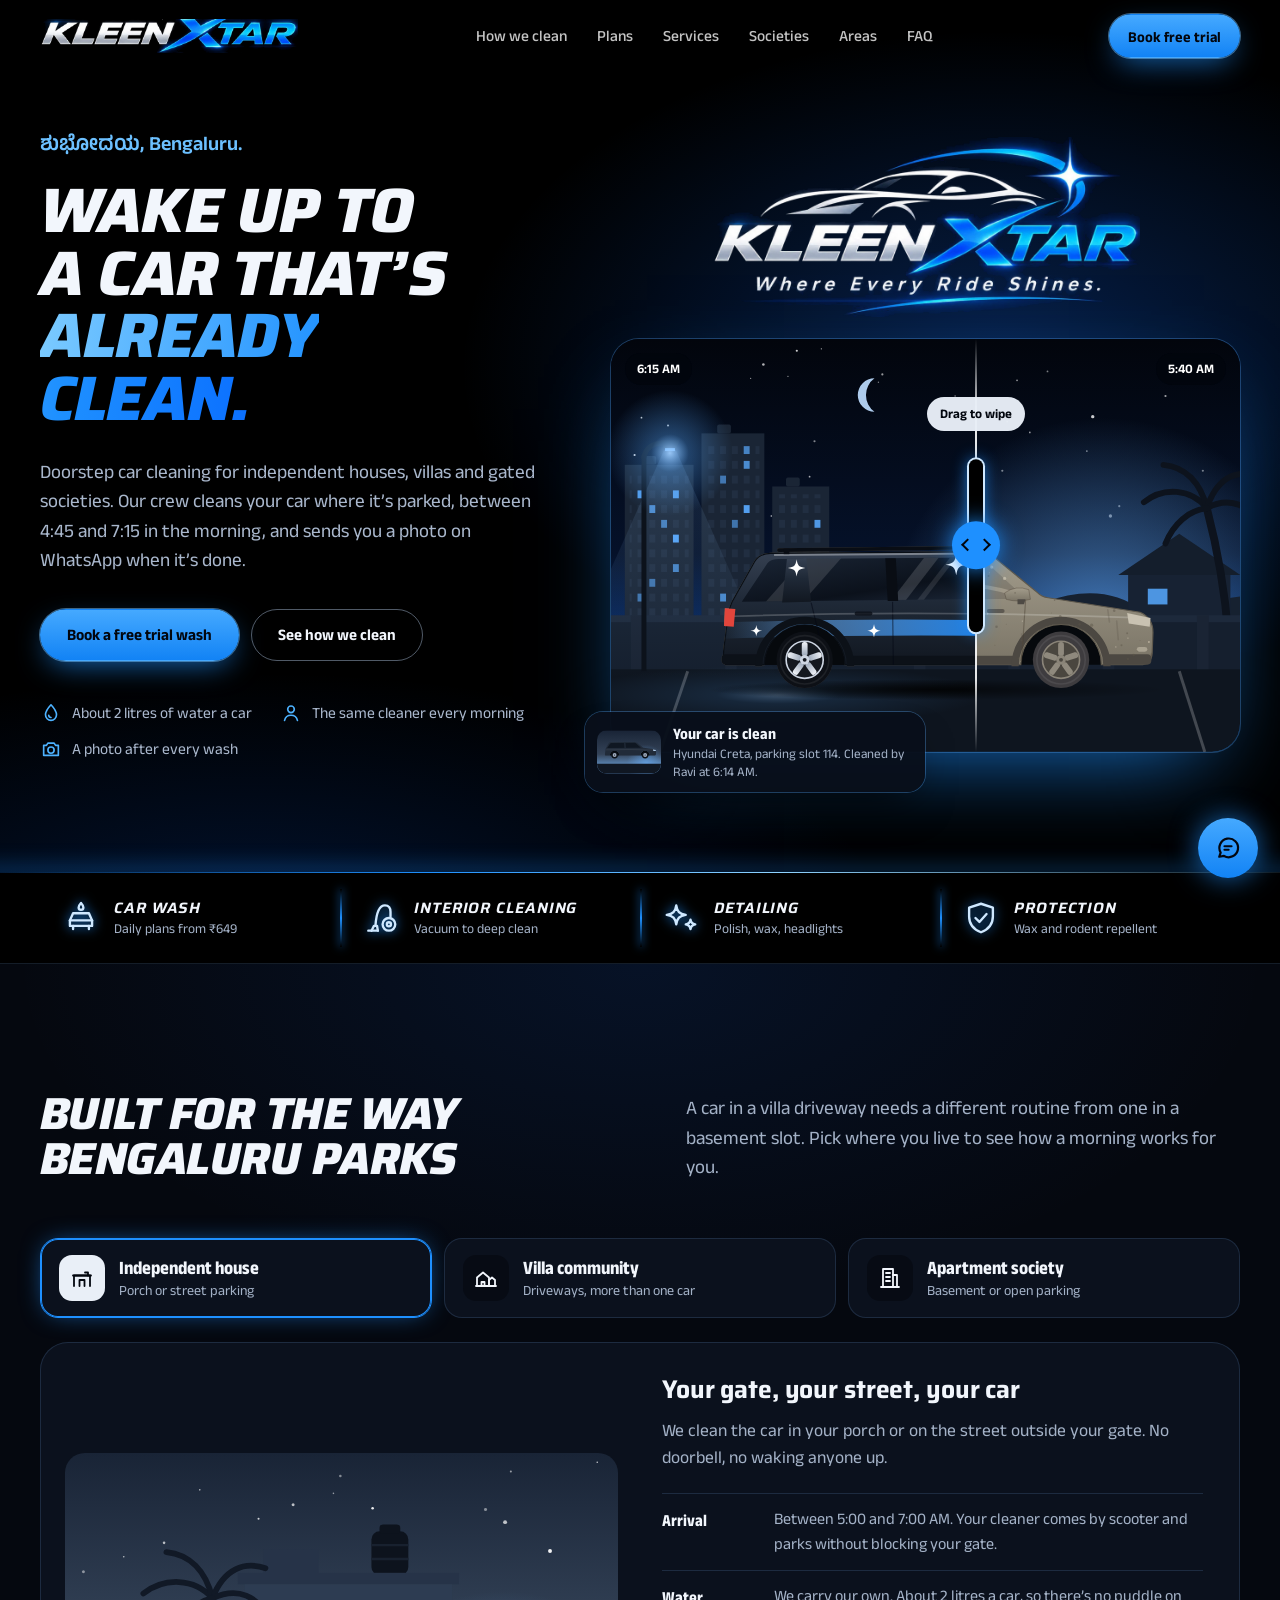
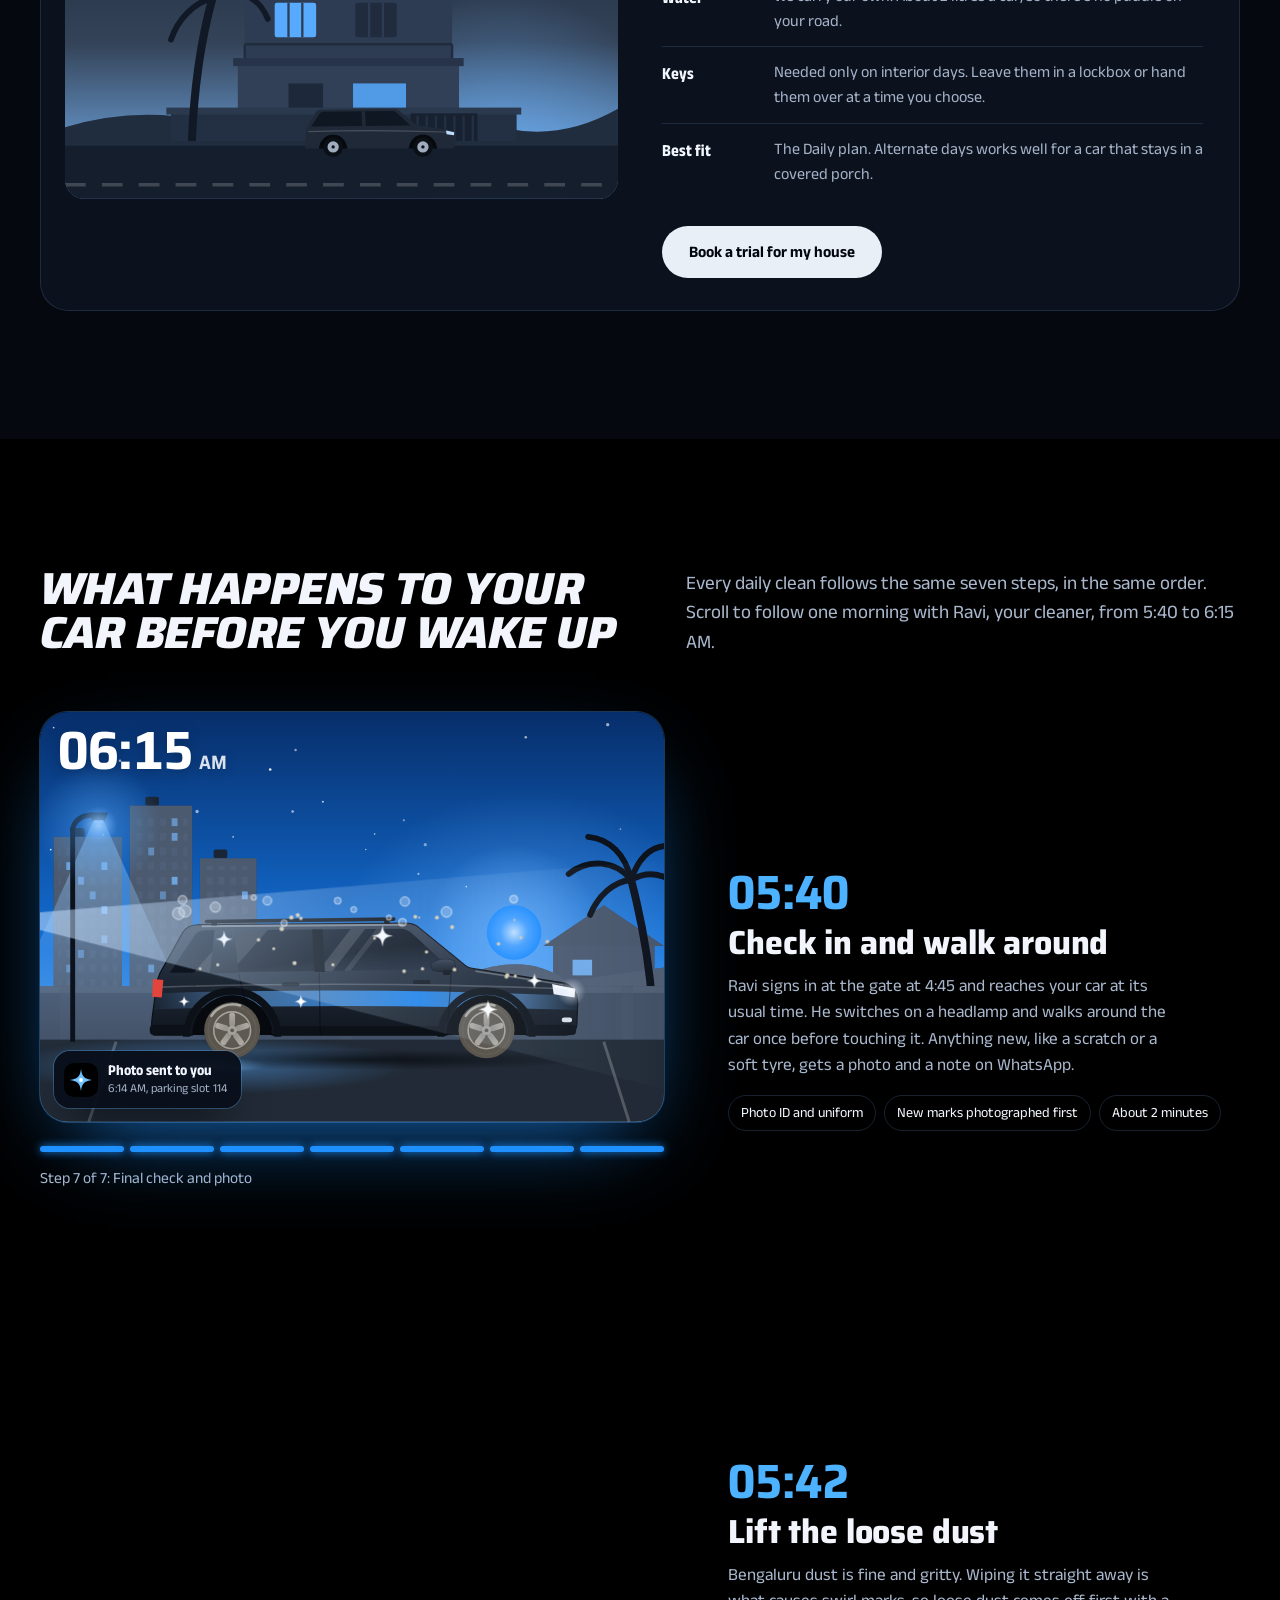
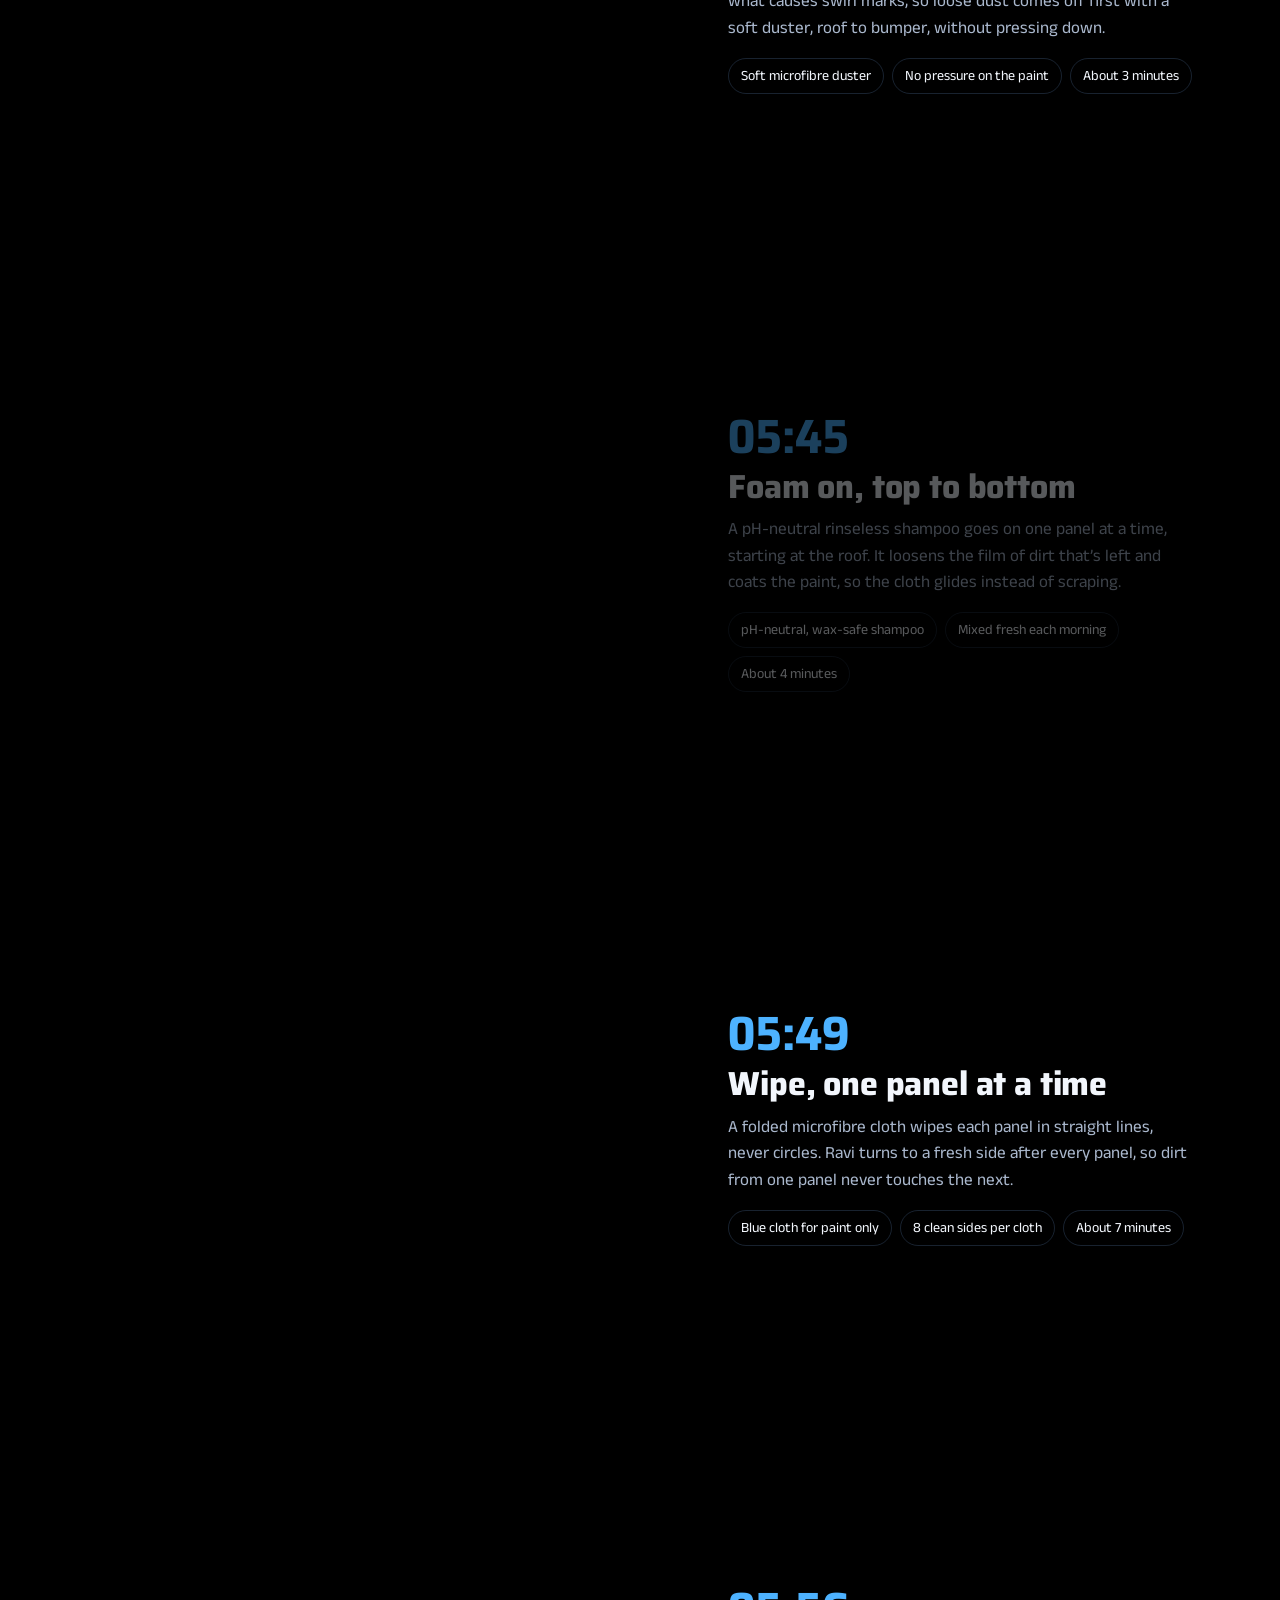
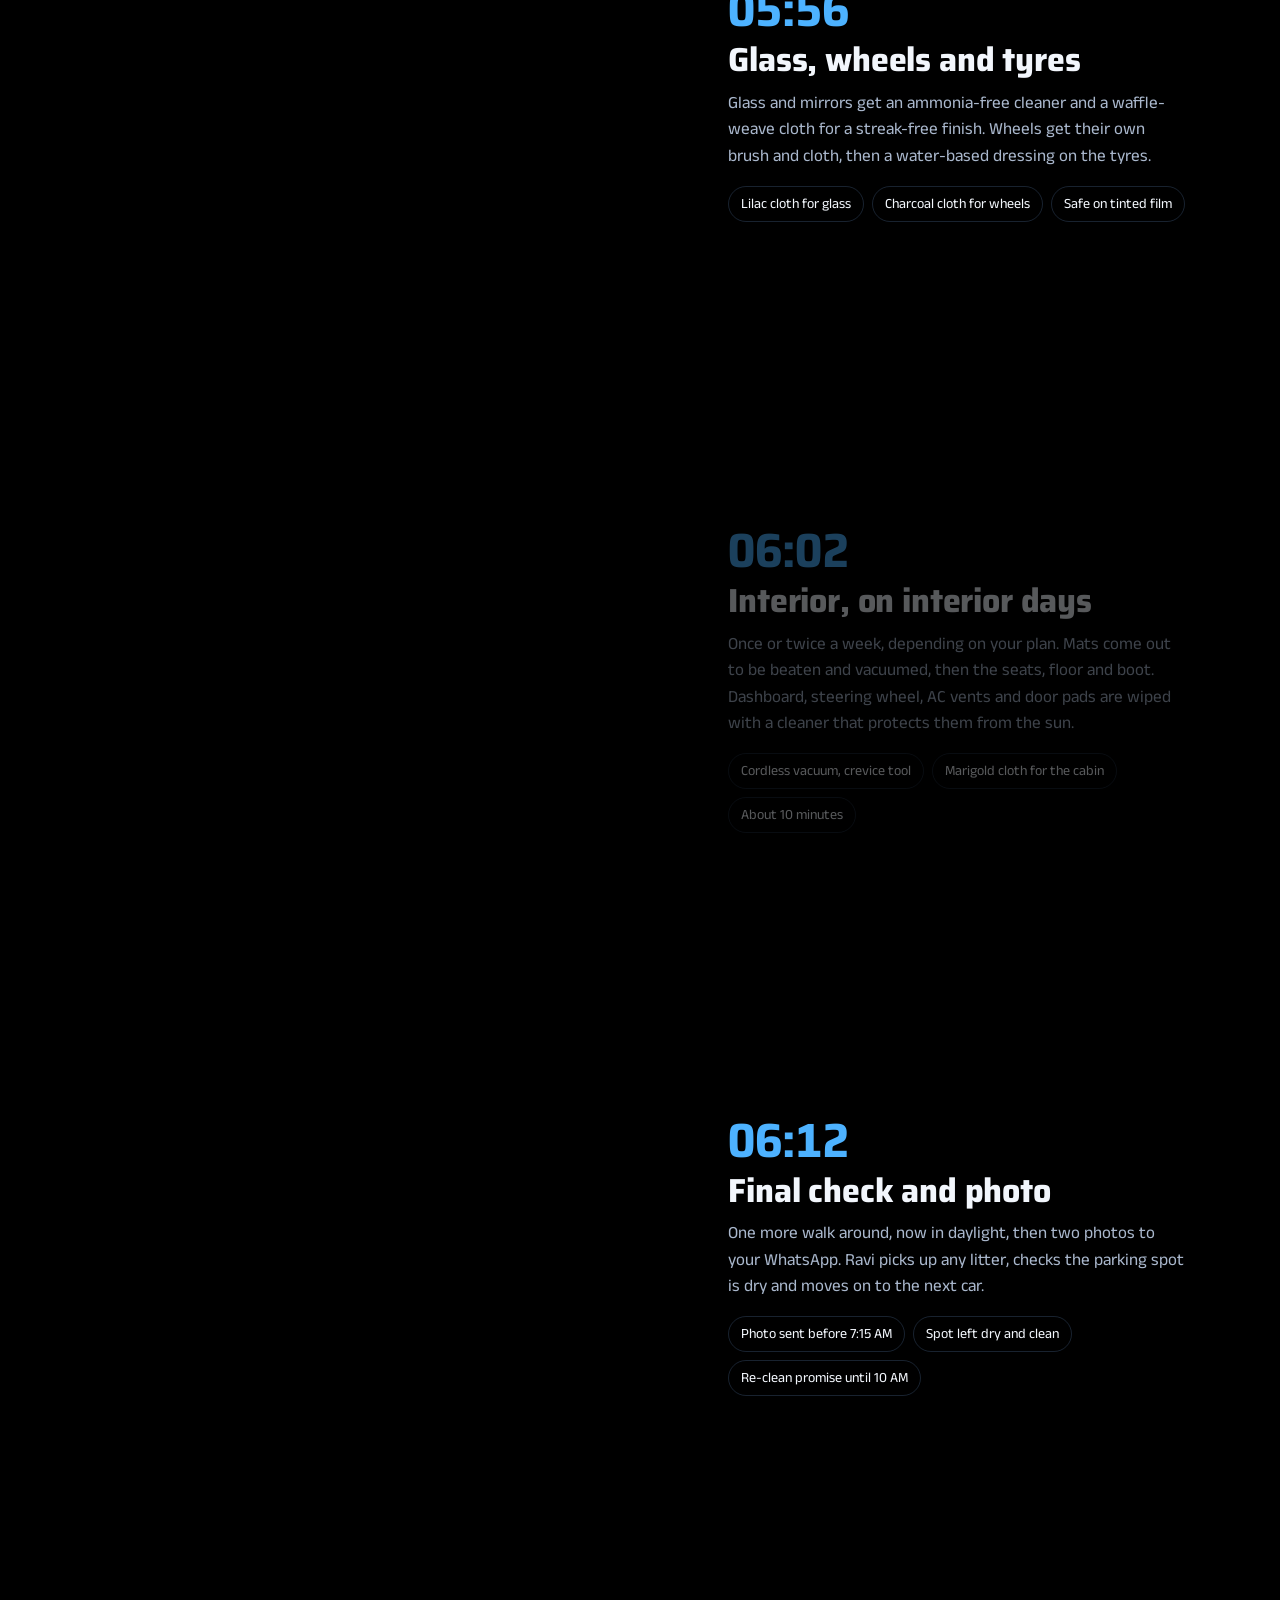
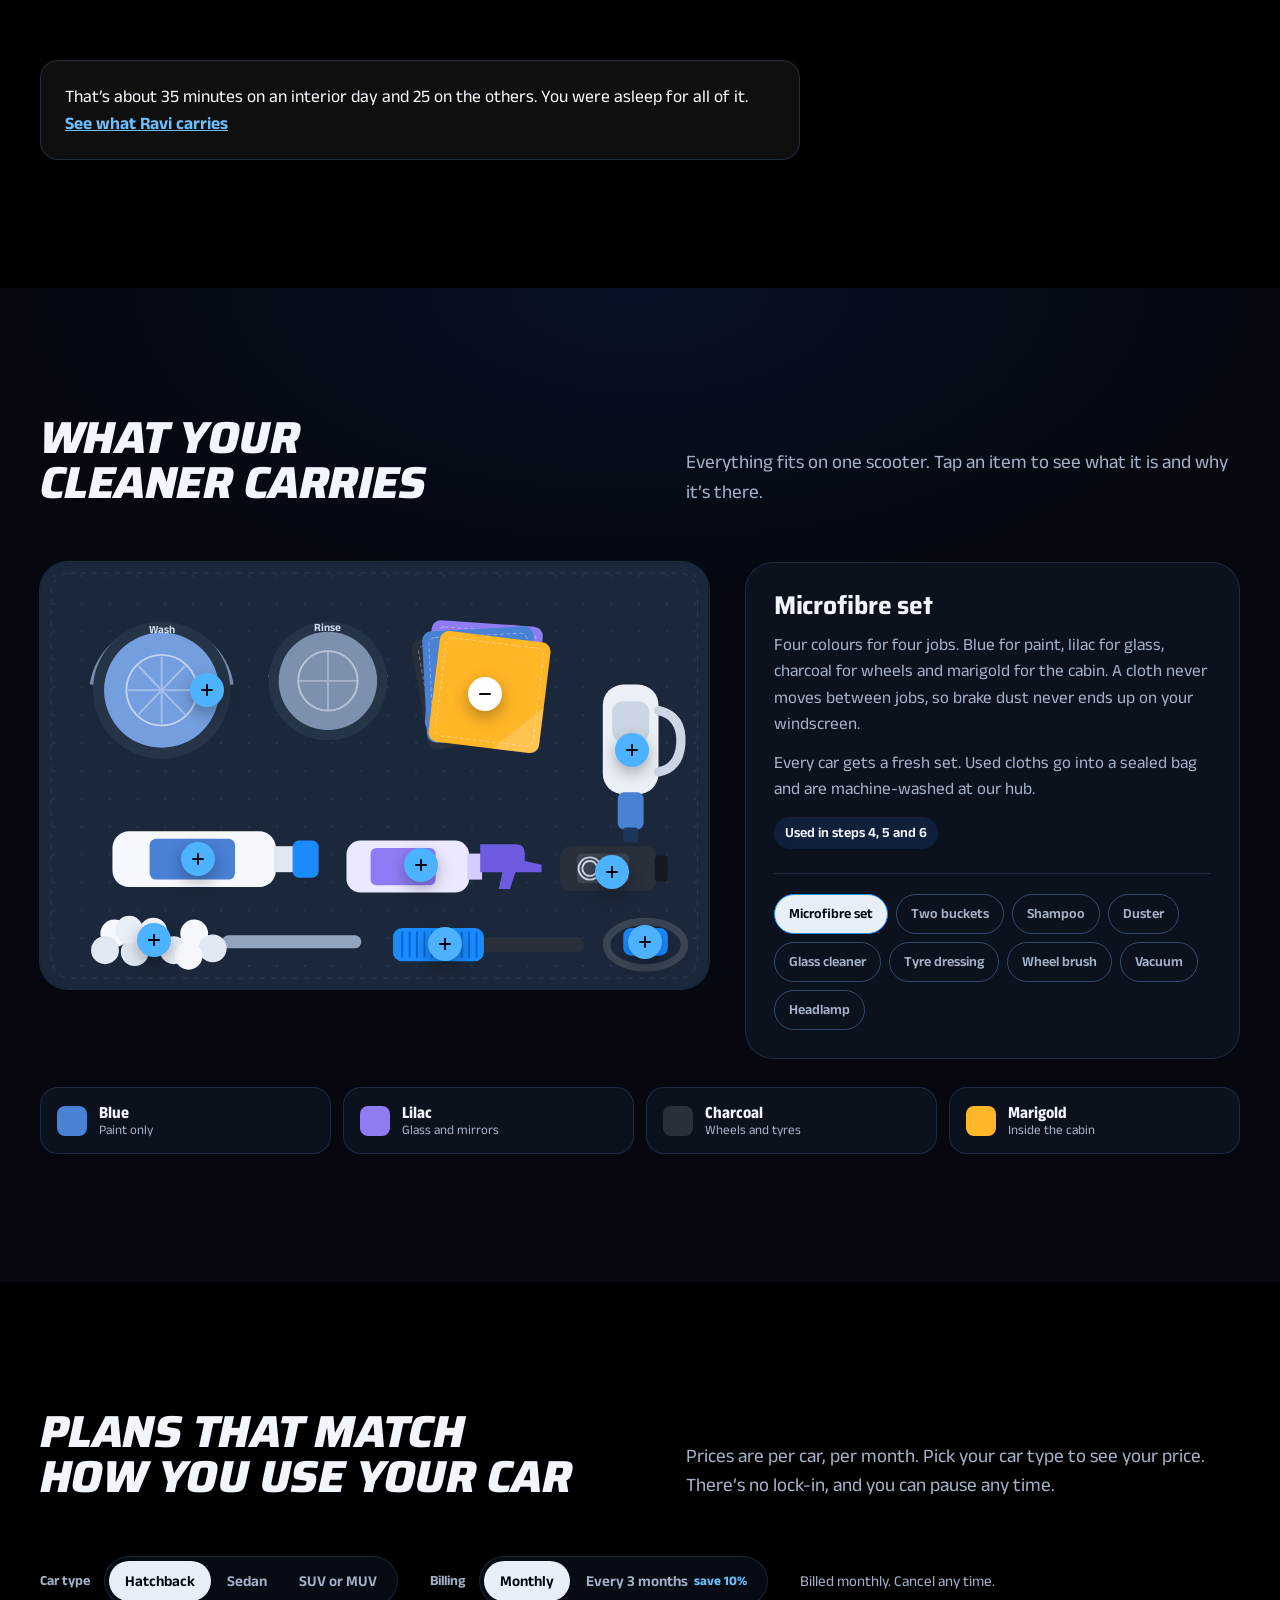
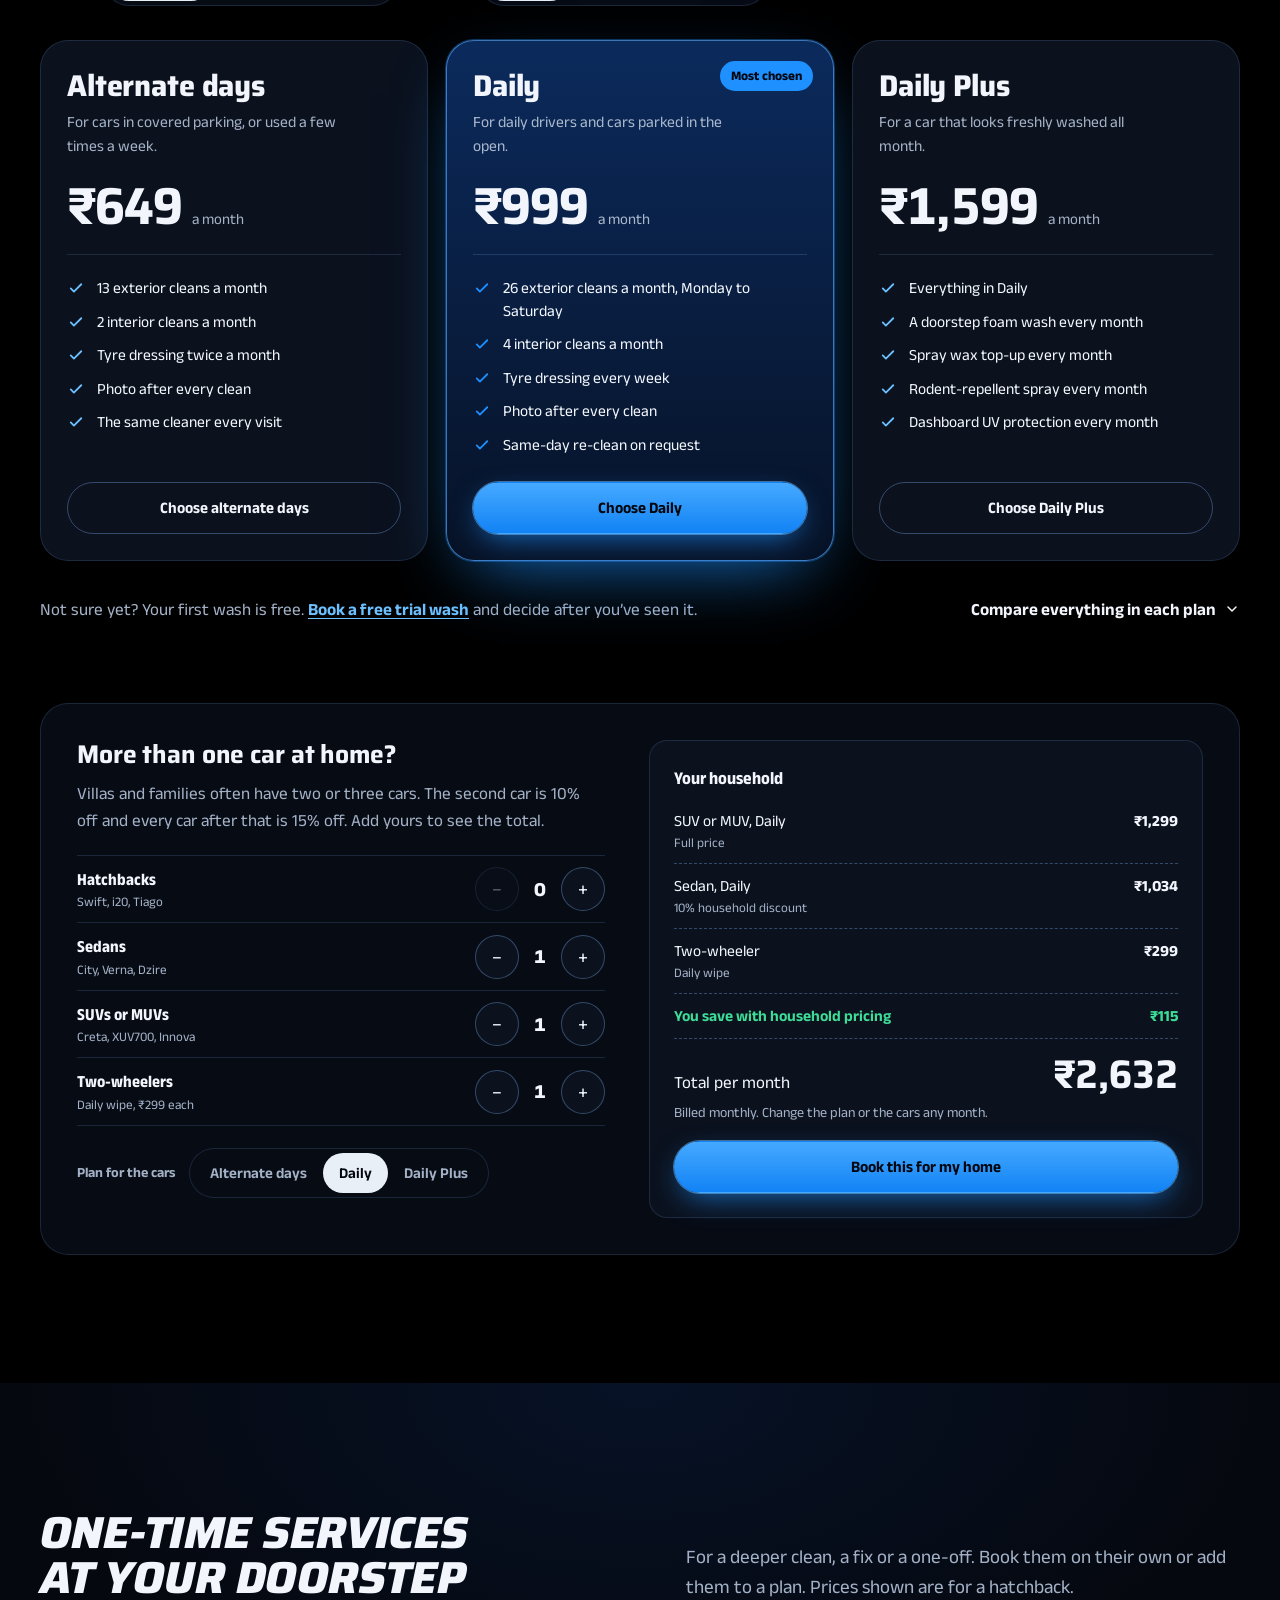
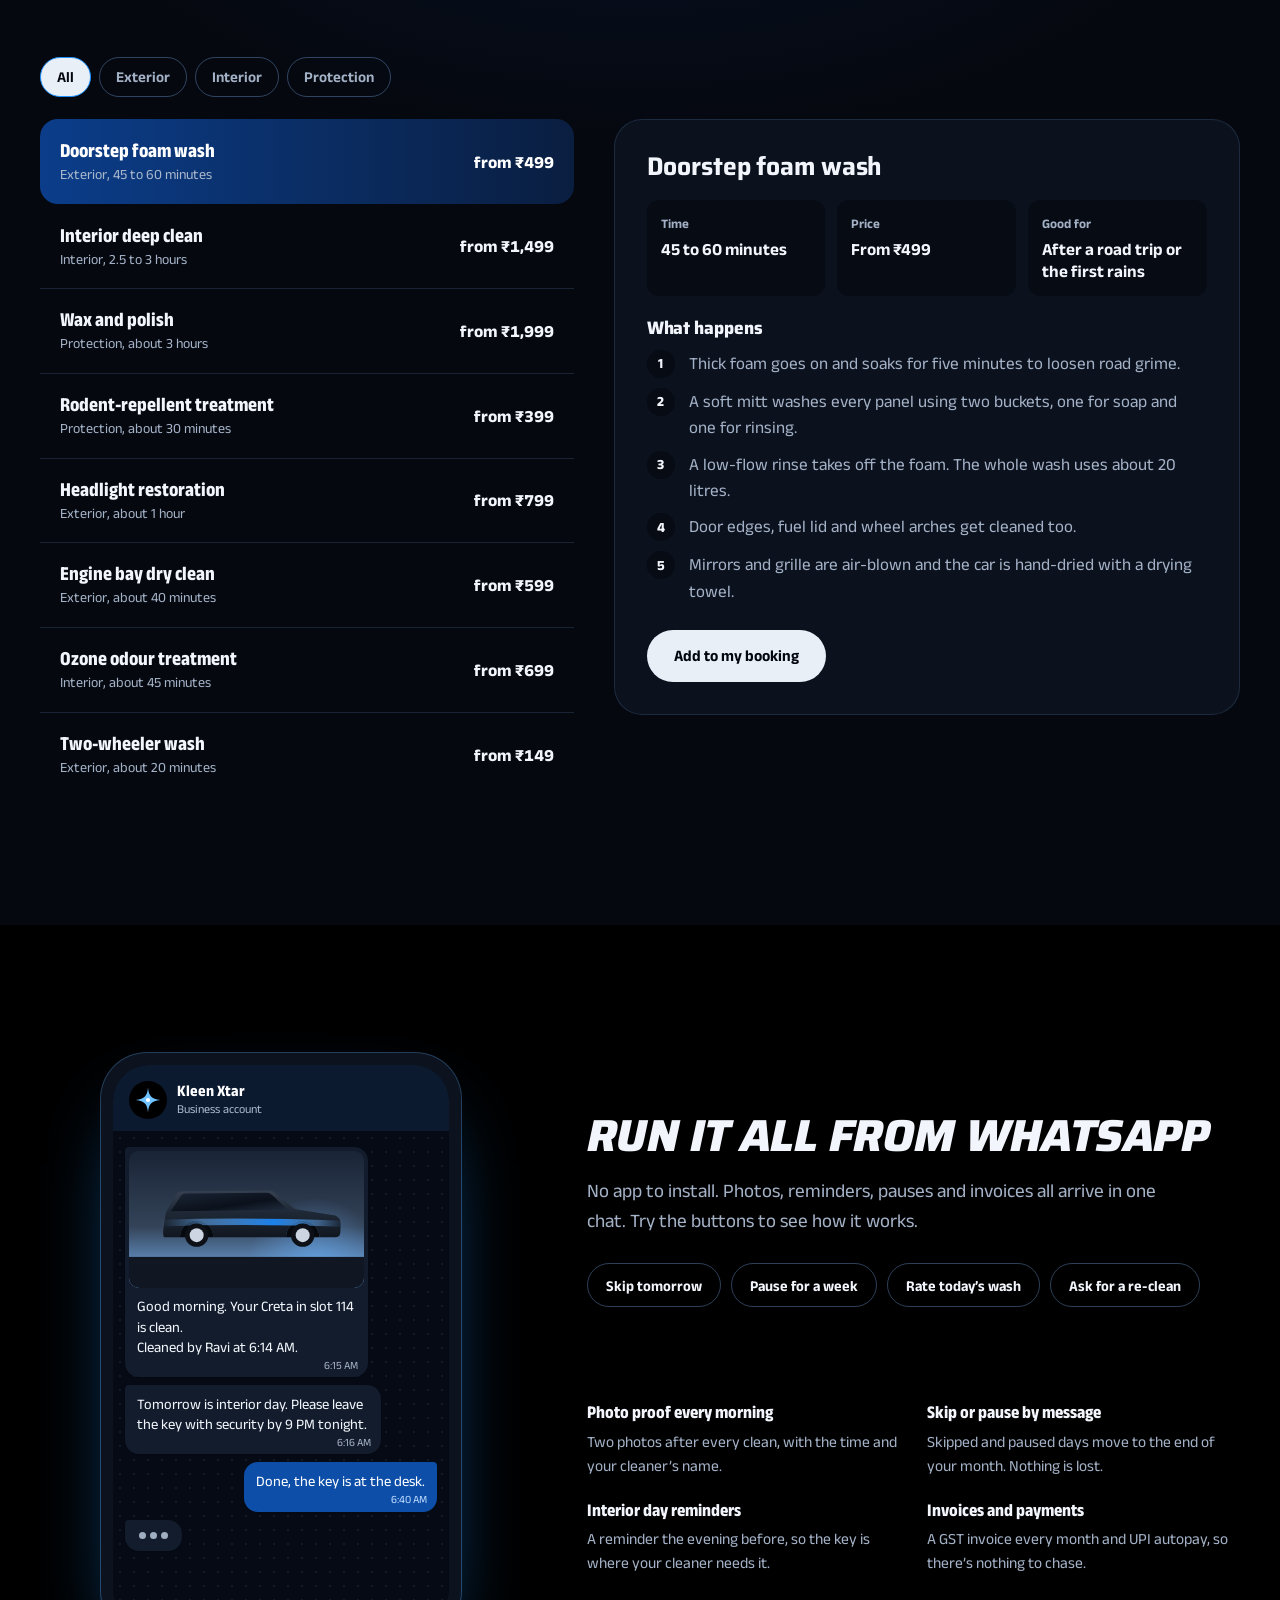
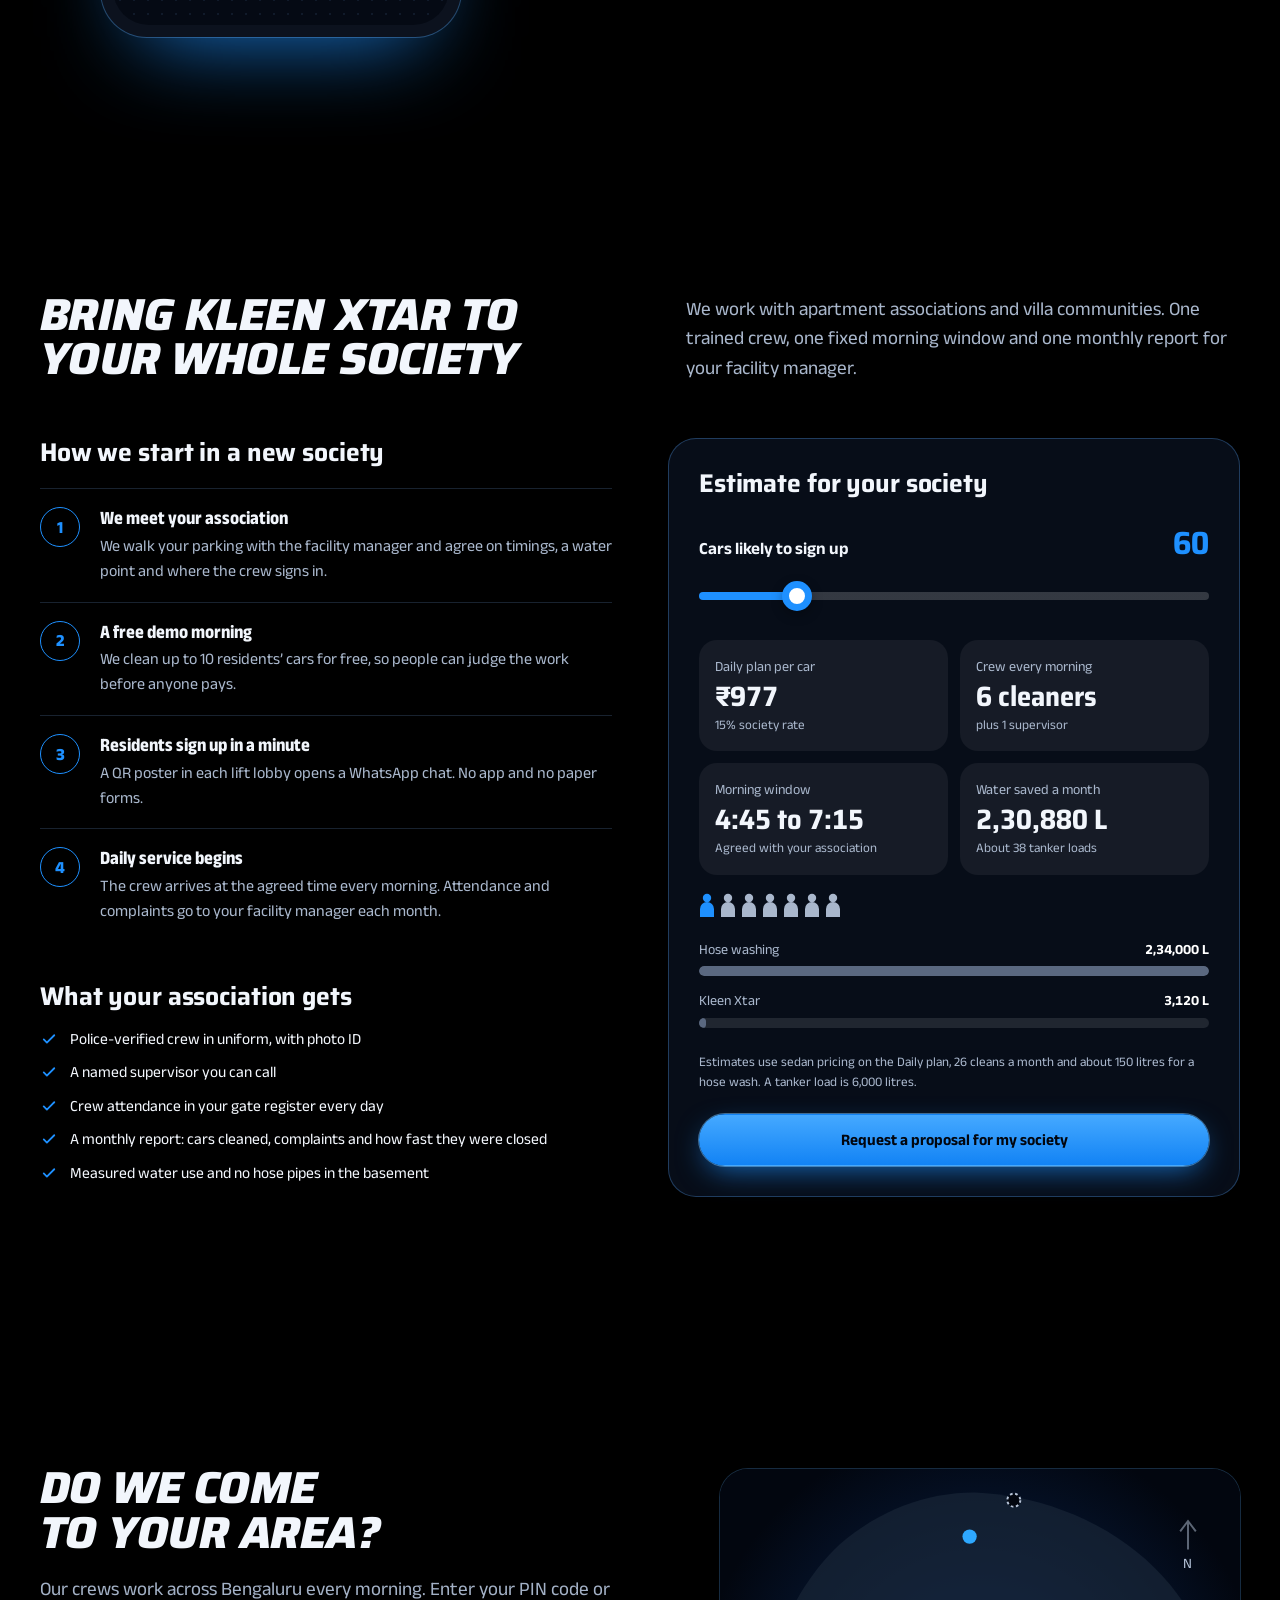
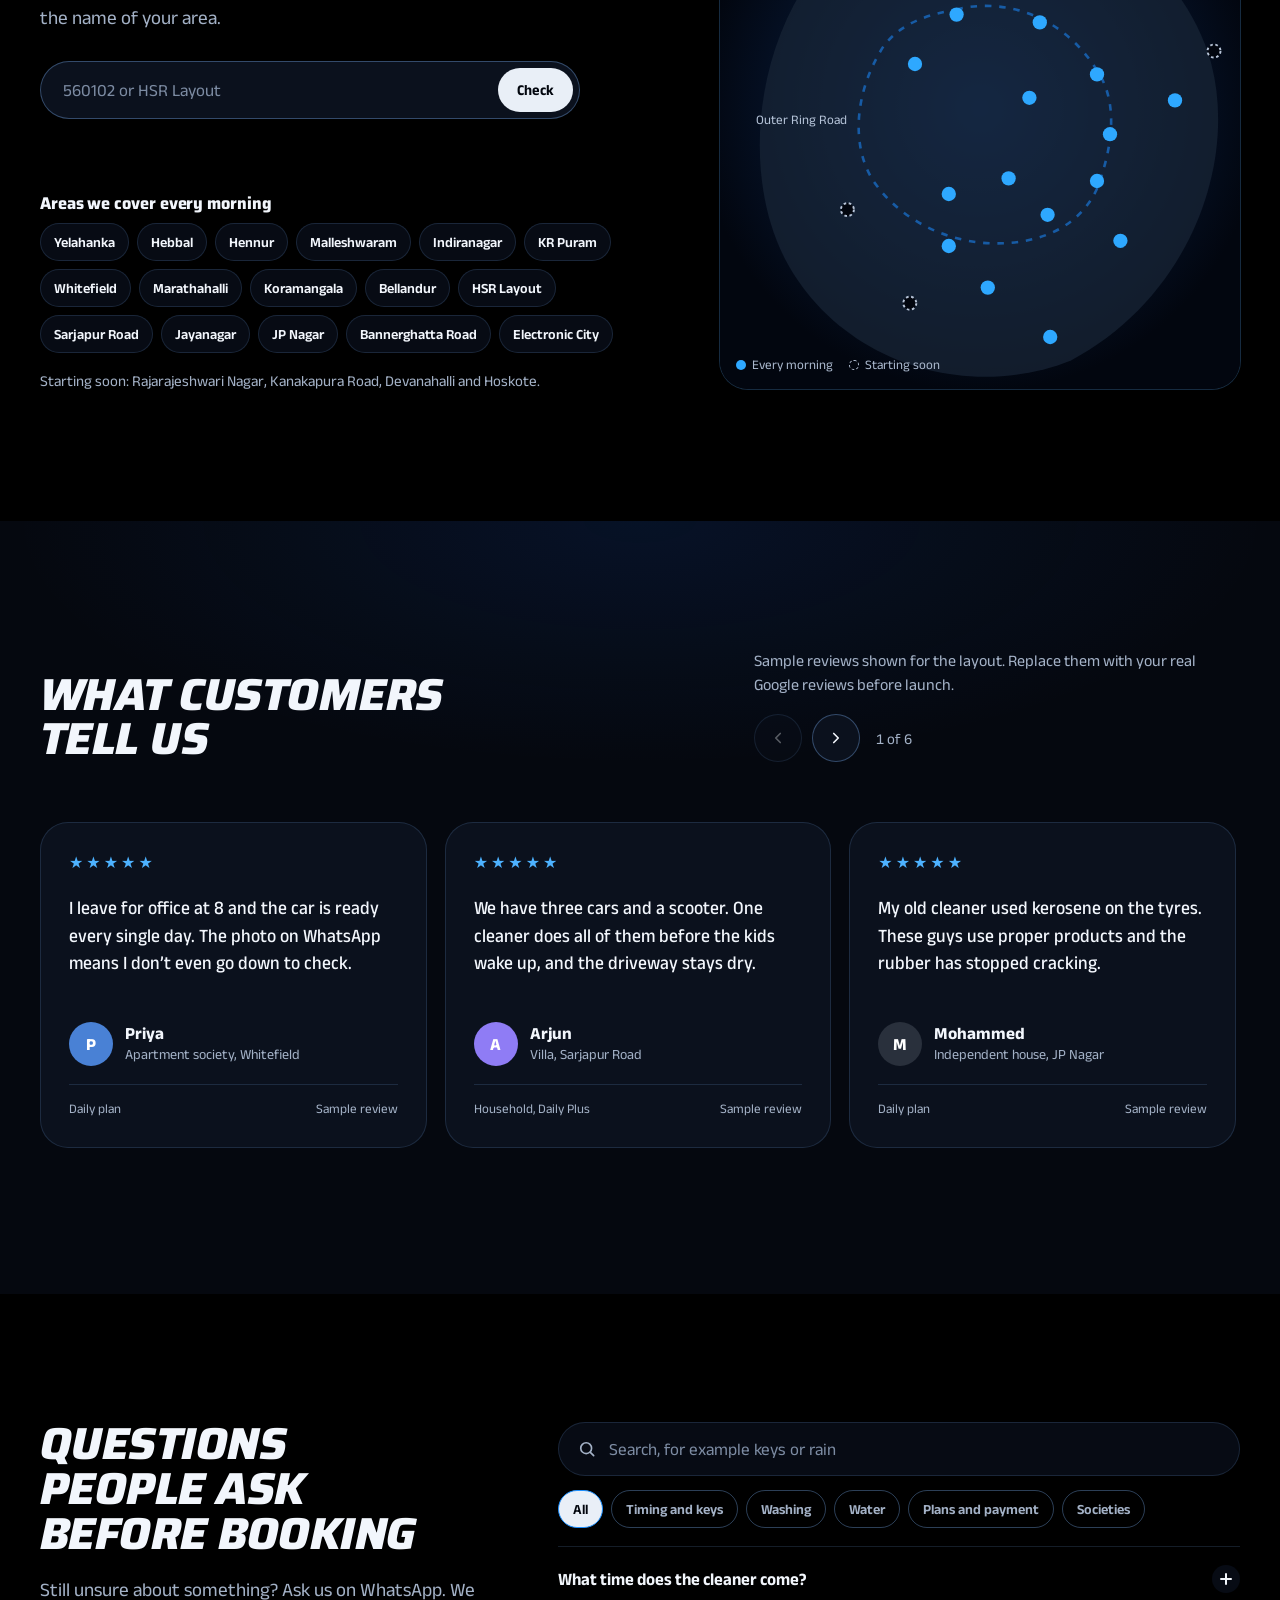
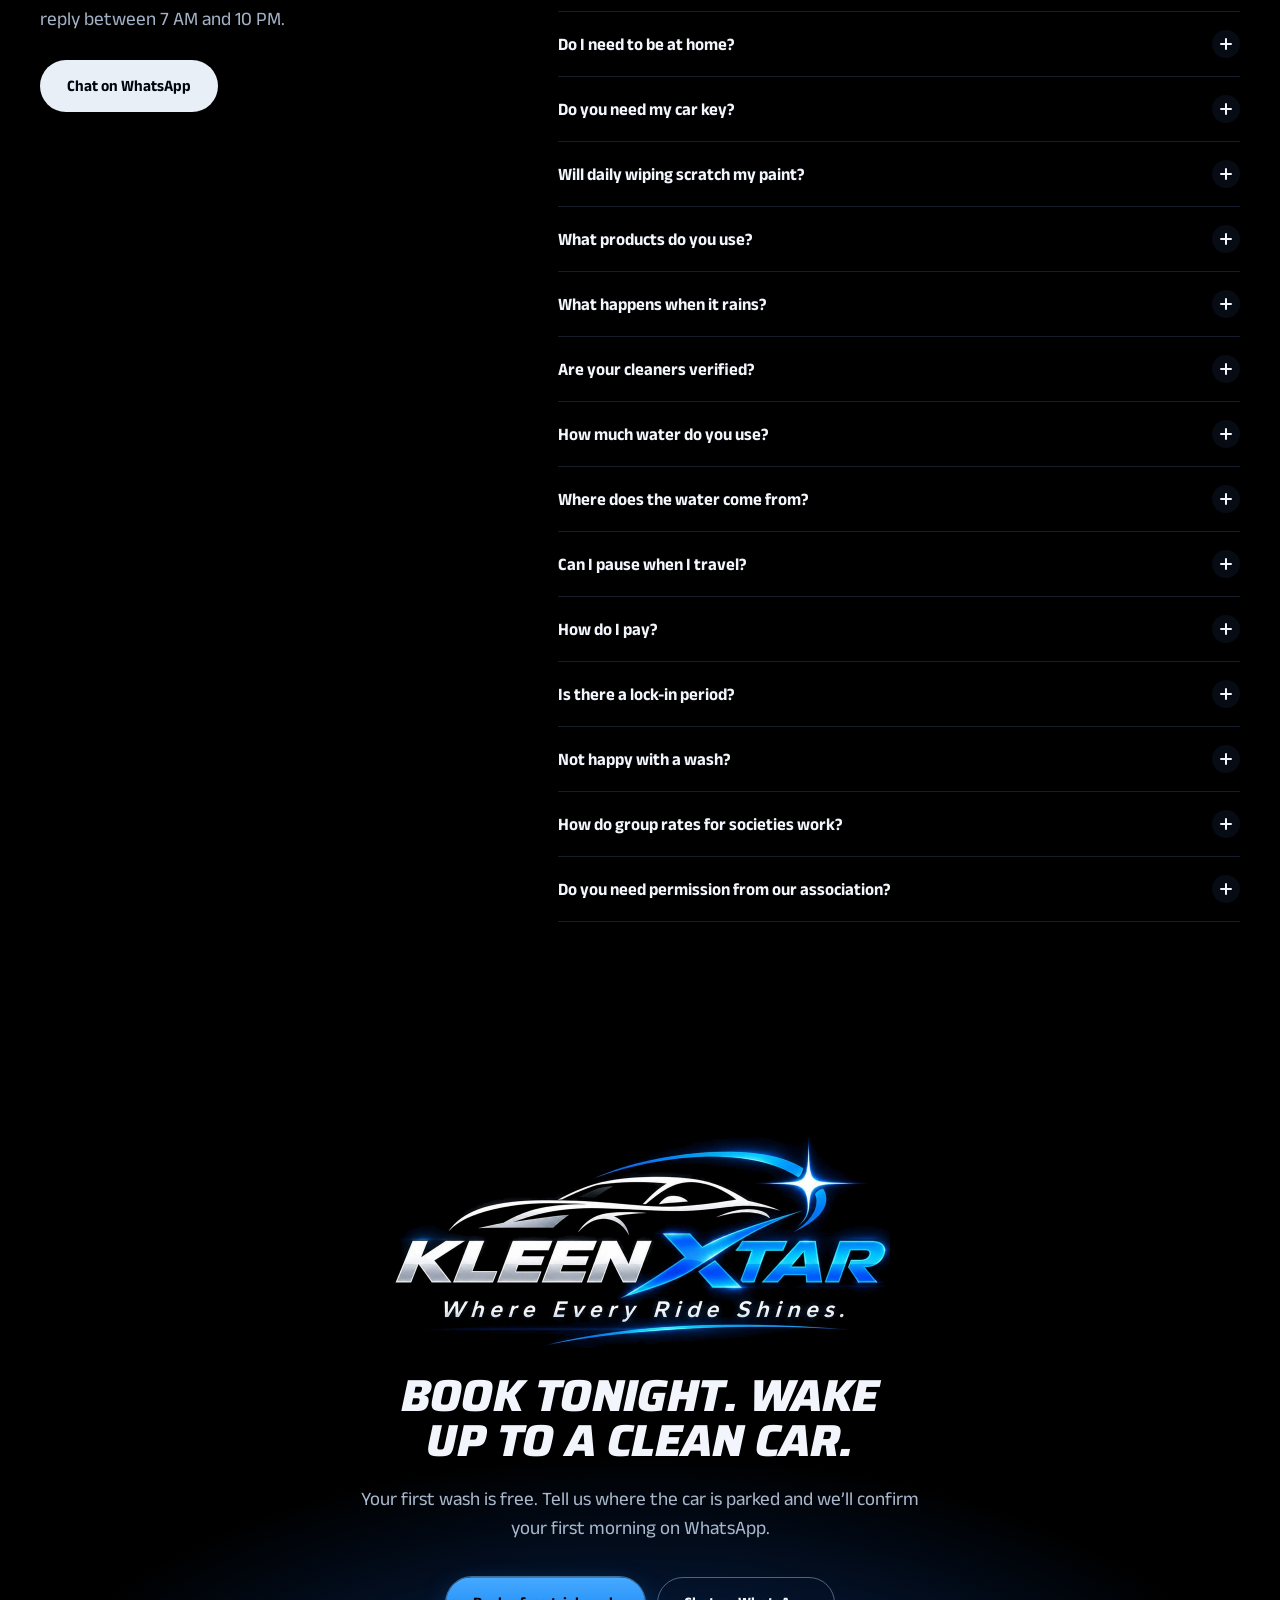
==== index.html @ 3d4497c6 "Add Kleen Xtar website Co-Authored-By: Claude Opus 5.5 <noreply@anthropic.com>" ====
<!DOCTYPE html>
<html lang="en-IN">
<head>
<meta charset="utf-8">
<meta name="viewport" content="width=device-width, initial-scale=1, viewport-fit=cover">
<title>Kleen Xtar | Doorstep car wash, detailing and protection in Bengaluru</title>
<meta name="description" content="Daily doorstep car cleaning in Bengaluru. Our crew cleans your car before 7:15 AM where it’s parked, uses about 2 litres of water and sends a photo on WhatsApp. Plans from ₹649 a month.">
<meta name="theme-color" content="#000000">
<link rel="icon" href="data:image/svg+xml,%3Csvg xmlns='http://www.w3.org/2000/svg' viewBox='0 0 32 32'%3E%3Crect width='32' height='32' rx='7' fill='%23000'/%3E%3Cpath d='M16 1C17 11 20 14.500 31 16C20 17.500 17 21 16 31C15 21 12 17.500 1 16C12 14.500 15 11 16 1Z' fill='%232E9BFF'/%3E%3C/svg%3E">
<link rel="preconnect" href="https://fonts.googleapis.com">
<link rel="preconnect" href="https://fonts.gstatic.com" crossorigin>
<link href="https://fonts.googleapis.com/css2?family=Anek+Latin:wdth,wght@75..125,100..800&amp;display=swap" rel="stylesheet">
<link href="https://fonts.googleapis.com/css2?family=Anek+Kannada:wght@600&amp;display=swap" rel="stylesheet">
<link href="https://fonts.googleapis.com/css2?family=Saira:ital,wdth,wght@0,75..125,400..900;1,75..125,400..900&amp;display=swap" rel="stylesheet">
<style>
/* =====================================================================
   Kleen Xtar | Doorstep car care, Bengaluru
   Every class is prefixed kx- so sections can drop into Elementor
   HTML widgets without clashing with the theme.
   ===================================================================== */

/* ---------- page level (skip these two rules inside Elementor) ---------- */
html{scroll-behavior:smooth;scroll-padding-top:84px;-webkit-text-size-adjust:100%}
body{margin:0;background:#151E2D}

/* ---------- tokens ---------- */
.kx{
  --kx-predawn:#151E2D; --kx-night:#0E1520; --kx-indigo:#212E41;
  --kx-marigold:#1B8BFF; --kx-marigold-2:#45A0FF; --kx-peach:#6BB3FF;
  --kx-rinse:#4981D5; --kx-rinse-ink:#15335F; --kx-lilac:#8F7CF5; --kx-charcoal:#29303C;
  --kx-sky:#F0F5FD; --kx-sky-2:#E6EDF8; --kx-foam:#FFFFFF;
  --kx-ink:#121B29; --kx-slate:#3A4452;
  --kx-line:rgba(255,255,255,.12); --kx-line-2:rgba(255,255,255,.22);
  --kx-on-dark:#F5F8FD; --kx-on-dark-2:#B8C5D9; --kx-line-dark:rgba(255,255,255,.14);
  --kx-ok:#11804A; --kx-err:#C23B2B;
  --kx-font:"Anek Latin","Segoe UI",system-ui,-apple-system,sans-serif;
  --kx-r-lg:28px; --kx-r-md:18px; --kx-r-sm:12px; --kx-r-pill:999px;
  --kx-shadow:0 26px 50px -26px rgba(0,0,0,.5);
  --kx-nav-h:72px;
  font-family:var(--kx-font); font-size:1.0625rem; line-height:1.55; font-weight:420; font-stretch:100%;
  color:var(--kx-ink); background:var(--kx-sky);
  -webkit-font-smoothing:antialiased; -moz-osx-font-smoothing:grayscale; text-rendering:optimizeLegibility;
  overflow-x:clip;
}
.kx *,.kx *::before,.kx *::after{box-sizing:border-box}
:where(.kx) img,:where(.kx) svg{max-width:100%}
:where(.kx) p{margin:0}
:where(.kx) a{color:inherit}
:where(.kx) button{font:inherit;color:inherit}
.kx :focus-visible{outline:3px solid var(--kx-rinse);outline-offset:3px;border-radius:6px}
.kx-defs{position:absolute;width:0;height:0;overflow:hidden}
.kx-sr{position:absolute!important;width:1px!important;height:1px!important;padding:0!important;margin:-1px!important;overflow:hidden!important;clip:rect(0,0,0,0)!important;white-space:nowrap!important;border:0!important}
.kx-skip{position:fixed;left:16px;top:-60px;z-index:100;background:var(--kx-card);color:var(--kx-ink);padding:10px 16px;border-radius:10px;font-weight:650;text-decoration:none;transition:top .2s}
.kx-skip:focus{top:12px}

/* ---------- type ---------- */
:where(.kx) :where(h1,h2,h3,h4){text-wrap:balance;margin:0;font-weight:760;font-stretch:80%;line-height:.98;letter-spacing:-.004em;color:inherit}
.kx-h1{font-size:clamp(2.75rem,6.1vw,5.75rem);line-height:.93}
.kx-h2{font-size:clamp(2.25rem,4.4vw,3.75rem)}
.kx-h3{font-size:clamp(1.5rem,2.2vw,2rem);line-height:1.04}
.kx-lead{font-size:1.1875rem;line-height:1.55;color:var(--kx-slate);max-width:54ch}

/* ---------- layout ---------- */
.kx-wrap{width:min(1200px,100% - 48px);margin-inline:auto}
.kx-sec{position:relative;padding:clamp(80px,10vw,128px) 0}
.kx-sec--sky{background:var(--kx-sky)}
.kx-sec--foam{background:var(--kx-foam)}
.kx-sec--night{background:var(--kx-predawn);color:var(--kx-on-dark)}
.kx-sec--night .kx-lead{color:var(--kx-on-dark-2)}
.kx-head{display:grid;grid-template-columns:minmax(0,1.05fr) minmax(0,1fr);gap:20px 64px;align-items:end;margin-bottom:56px}
.kx-head .kx-lead{justify-self:end}

/* ---------- buttons ---------- */
.kx-btn{display:inline-flex;align-items:center;justify-content:center;gap:10px;min-height:52px;padding:0 26px;border-radius:var(--kx-r-pill);border:1.5px solid transparent;font-weight:650;font-size:1rem;font-stretch:96%;line-height:1;text-decoration:none;cursor:pointer;white-space:nowrap;transition:background-color .2s,color .2s,border-color .2s,transform .12s;-webkit-tap-highlight-color:transparent}
.kx-btn:active{transform:translateY(1px)}
.kx-btn svg{width:18px;height:18px;flex:none}
.kx-btn--primary{background:var(--kx-marigold);color:var(--kx-on)}
.kx-btn--primary:hover{background:var(--kx-marigold-2)}
.kx-btn--ink{background:var(--kx-fill);color:var(--kx-on)}
.kx-btn--ink:hover{background:#1E2B3E}
.kx-btn--line{background:transparent;border-color:var(--kx-line-2);color:var(--kx-ink)}
.kx-btn--line:hover{border-color:var(--kx-marigold)}
.kx-btn--line-light{background:transparent;border-color:rgba(255,255,255,.4);color:var(--kx-on-dark)}
.kx-btn--line-light:hover{border-color:#fff;background:rgba(255,255,255,.07)}
.kx-btn--sm{min-height:44px;padding:0 18px;font-size:.9375rem}
.kx-btn[disabled]{opacity:.45;cursor:not-allowed}
.kx-link{background:none;border:0;padding:0;font-weight:650;color:var(--kx-rinse-ink);text-decoration:underline;text-underline-offset:3px;cursor:pointer}

/* ---------- nav ---------- */
.kx-nav{position:fixed;inset:0 0 auto;z-index:50;color:#fff;transition:background-color .3s,box-shadow .3s}
.kx-nav.is-solid,.kx-nav.is-menu{background:rgba(4,7,14,.92);-webkit-backdrop-filter:blur(12px);backdrop-filter:blur(12px);box-shadow:0 1px 0 var(--kx-line-dark)}
.kx-nav__in{display:flex;align-items:center;justify-content:space-between;gap:24px;height:var(--kx-nav-h)}
.kx-logo{display:inline-flex;align-items:center;gap:9px;color:inherit;text-decoration:none;font-weight:720;font-stretch:86%;font-size:1.625rem;letter-spacing:-.01em;line-height:1}
.kx-logo svg{width:34px;height:34px;flex:none}
.kx-nav__links{display:flex;gap:30px;list-style:none;margin:0;padding:0}
.kx-nav__links a{position:relative;display:block;padding:10px 0;color:rgba(255,255,255,.76);text-decoration:none;font-size:.9688rem;font-weight:520}
.kx-nav__links a:hover,.kx-nav__links a.is-on{color:#fff}
.kx-nav__links a.is-on::after{content:"";position:absolute;left:0;right:0;bottom:4px;height:2px;border-radius:2px;background:var(--kx-marigold)}
.kx-nav__cta{display:flex;align-items:center;gap:10px}
.kx-burger{display:none;width:44px;height:44px;border:0;background:transparent;border-radius:12px;cursor:pointer;position:relative}
.kx-burger span{position:absolute;left:11px;right:11px;height:2px;border-radius:2px;background:var(--kx-card);transition:transform .3s,top .3s}
.kx-burger span:first-child{top:17px}.kx-burger span:last-child{top:25px}
.kx-burger[aria-expanded="true"] span:first-child{top:21px;transform:rotate(45deg)}
.kx-burger[aria-expanded="true"] span:last-child{top:21px;transform:rotate(-45deg)}
.kx-mnav{display:none}

/* ---------- hero ---------- */
.kx-hero{position:relative;overflow:hidden;color:var(--kx-on-dark);padding:calc(var(--kx-nav-h) + 56px) 0 112px;
  background:radial-gradient(90% 70% at 88% 100%,rgba(10,110,255,.3),transparent 62%),linear-gradient(180deg,#0F1724 0%,#151E2D 46%,#1E2A3D 100%)}
.kx-hero__grid{display:grid;grid-template-columns:minmax(0,.9fr) minmax(0,1.1fr);gap:56px;align-items:center}
.kx-hello{font-family:"Anek Kannada",var(--kx-font);font-weight:600;font-size:1.25rem;color:var(--kx-marigold);margin-bottom:18px}
.kx-hello span{font-family:var(--kx-font)}
.kx-hero .kx-h1{max-width:11.5ch}
.kx-hero__sub{margin:26px 0 34px;max-width:46ch;font-size:1.1875rem;color:var(--kx-on-dark-2)}
.kx-hero__acts{display:flex;flex-wrap:wrap;gap:12px}
.kx-facts{display:flex;flex-wrap:wrap;gap:12px 28px;list-style:none;margin:40px 0 0;padding:0;font-size:.9688rem;color:var(--kx-on-dark-2)}
.kx-facts li{display:flex;align-items:center;gap:10px}
.kx-facts svg{width:22px;height:22px;flex:none;color:var(--kx-marigold)}
.kx-h1 .kx-ln{display:block}
.kx-hero__art{position:relative}

/* wipe stage */
.kx-wipe{--wipe:58%;position:relative;aspect-ratio:640/420;border-radius:var(--kx-r-lg);overflow:hidden;isolation:isolate;cursor:ew-resize;touch-action:pan-y;-webkit-user-select:none;user-select:none;
  background:linear-gradient(180deg,#0F1825 0%,#1D2A3E 46%,#354358 74%,#6BB3FF 100%);
  box-shadow:0 44px 80px -44px rgba(0,0,0,.7),inset 0 0 0 1px rgba(255,255,255,.08)}
.kx-wipe>svg,.kx-wipe__clean>svg{position:absolute;inset:0;width:100%;height:100%;display:block}
.kx-wipe__clean{position:absolute;inset:0;-webkit-clip-path:inset(0 calc(100% - var(--wipe)) 0 0);clip-path:inset(0 calc(100% - var(--wipe)) 0 0)}
.kx-wipe__handle{position:absolute;top:0;bottom:0;left:var(--wipe);width:0;pointer-events:none}
.kx-wipe__handle::before{content:"";position:absolute;top:0;bottom:0;left:-1px;width:2px;background:linear-gradient(180deg,transparent,rgba(255,255,255,.9) 18%,rgba(255,255,255,.9) 82%,transparent)}
.kx-squeegee{position:absolute;top:50%;left:0;width:14px;height:42%;transform:translate(-50%,-50%);border-radius:8px;background:#0C121B;box-shadow:0 0 0 2px rgba(255,255,255,.9)}
.kx-squeegee i{position:absolute;top:50%;left:50%;width:48px;height:48px;margin:-24px 0 0 -24px;border-radius:50%;background:var(--kx-marigold);box-shadow:0 8px 22px rgba(0,0,0,.35)}
.kx-squeegee i::before,.kx-squeegee i::after{content:"";position:absolute;top:50%;width:9px;height:9px;margin-top:-5px;border:solid var(--kx-ink);border-width:0 2.5px 2.5px 0}
.kx-squeegee i::before{left:11px;transform:rotate(135deg)}
.kx-squeegee i::after{right:11px;transform:rotate(-45deg)}
.kx-wipe:focus-within .kx-squeegee i{outline:3px solid #fff;outline-offset:3px}
.kx-wipe__hint{position:absolute;top:16px;left:0;transform:translateX(-50%);padding:7px 13px;border-radius:999px;background:rgba(255,255,255,.95);color:var(--kx-ink);font-size:.8125rem;font-weight:650;white-space:nowrap;opacity:0;transition:opacity .4s}
.kx-wipe.is-ready .kx-wipe__hint{opacity:1}
.kx-wipe.is-touched .kx-wipe__hint{opacity:0}
.kx-wipe__tag{position:absolute;bottom:14px;padding:6px 12px;border-radius:999px;background:rgba(2,5,12,.6);-webkit-backdrop-filter:blur(6px);backdrop-filter:blur(6px);color:#fff;font-size:.8125rem;font-weight:620;pointer-events:none}
.kx-wipe__tag--l{left:14px}.kx-wipe__tag--r{right:14px}
.kx-notify{position:absolute;left:-26px;bottom:-40px;display:flex;align-items:center;gap:12px;width:min(340px,82%);padding:12px 14px 12px 12px;border-radius:18px;background:var(--kx-card);color:var(--kx-ink);box-shadow:var(--kx-shadow);animation:kx-rise .7s 2.6s both}
.kx-notify__thumb{flex:none;width:64px;height:44px;border-radius:10px;overflow:hidden}
.kx-notify__thumb svg{display:block;width:100%;height:100%}
.kx-notify b{display:block;font-weight:700;font-stretch:90%;font-size:1rem;line-height:1.2}
.kx-notify small{display:block;color:var(--kx-slate);font-size:.8125rem;line-height:1.35;margin-top:2px}

/* svg bits shared by stages */
.kx-tw{animation:kx-twinkle 3.6s ease-in-out infinite}
.kx-spark{transform-box:fill-box;transform-origin:center;animation:kx-spark 2.4s ease-in-out infinite}
.kx-sparkles{opacity:0;transition:opacity .5s}
.kx-sparkles.is-on{opacity:1}

/* ---------- who we serve ---------- */
.kx-tabs{display:grid;grid-template-columns:repeat(3,minmax(0,1fr));gap:12px;margin-bottom:24px}
.kx-tab{display:flex;align-items:center;gap:14px;padding:16px 18px;border-radius:var(--kx-r-md);border:1.5px solid var(--kx-line);background:var(--kx-foam);text-align:left;cursor:pointer;transition:border-color .2s,box-shadow .2s}
.kx-tab:hover{border-color:var(--kx-line-2)}
.kx-tab[aria-selected="true"]{border-color:var(--kx-marigold);box-shadow:inset 0 0 0 1px var(--kx-ink)}
.kx-tab__ico{flex:none;width:46px;height:46px;border-radius:13px;display:grid;place-items:center;background:var(--kx-sky);color:var(--kx-ink)}
.kx-tab[aria-selected="true"] .kx-tab__ico{background:var(--kx-fill);color:var(--kx-on)}
.kx-tab__ico svg{width:24px;height:24px}
.kx-tab b{display:block;font-weight:720;font-stretch:88%;font-size:1.1875rem;line-height:1.15}
.kx-tab small{display:block;color:var(--kx-slate);font-size:.875rem;line-height:1.3;margin-top:2px}
.kx-panel{display:grid;grid-template-columns:minmax(0,1fr) minmax(0,1fr);gap:44px;align-items:center;padding:24px;border-radius:var(--kx-r-lg);background:var(--kx-foam);border:1px solid var(--kx-line)}
.kx-panel[hidden]{display:none}
.kx-panel.is-in{animation:kx-fade .45s ease both}
.kx-panel__art{border-radius:20px;overflow:hidden;aspect-ratio:480/300}
.kx-panel__art svg{display:block;width:100%;height:100%}
.kx-panel__copy{padding:8px 12px 8px 0}
.kx-panel__lead{margin:14px 0 0;color:var(--kx-slate);font-size:1.0938rem}
.kx-rows{margin:22px 0 26px}
.kx-rows div{display:grid;grid-template-columns:96px minmax(0,1fr);gap:16px;padding:13px 0;border-top:1px solid var(--kx-line)}
.kx-rows dt{font-weight:700;font-stretch:88%}
.kx-rows dd{margin:0;color:var(--kx-slate);font-size:1rem}

/* ---------- the 5 AM wash (process) ---------- */
.kx-proc{background:linear-gradient(180deg,#151E2D 0%,#182335 100%);color:var(--kx-on-dark)}
.kx-proc .kx-lead{color:var(--kx-on-dark-2)}
.kx-proc__grid{display:grid;grid-template-columns:minmax(0,1.22fr) minmax(0,1fr);gap:64px;align-items:start}
.kx-proc__sticky{position:sticky;top:calc(var(--kx-nav-h) + 24px)}
.kx-pstage{--t:1;--o-night:0;--o-dawn:0;--o-day:1;--wx:30%;position:relative;aspect-ratio:640/420;border-radius:var(--kx-r-lg);overflow:hidden;isolation:isolate;box-shadow:0 44px 80px -44px rgba(0,0,0,.7),inset 0 0 0 1px rgba(255,255,255,.08)}
.kx-sky{position:absolute;inset:0}
.kx-sky--night{background:linear-gradient(180deg,#0C131E 0%,#151E2D 55%,#202C3E 100%);opacity:var(--o-night)}
.kx-sky--dawn{background:linear-gradient(180deg,#202C3E 0%,#38455A 42%,#6BB3FF 78%,#5DACFF 100%);opacity:var(--o-dawn)}
.kx-sky--day{background:linear-gradient(180deg,#8EB2E8 0%,#D2E1F8 58%,#BFDFFF 100%);opacity:var(--o-day)}
.kx-pstage>svg{position:absolute;inset:0;width:100%;height:100%;display:block}
.kx-pstage .kx-starfield,.kx-pstage .kx-lit,.kx-pstage .kx-nightonly{opacity:var(--o-night)}
.kx-pstage .kx-daylit{opacity:calc(var(--o-day) * .9)}
.kx-pstage .kx-hglow{opacity:calc(var(--o-dawn) + .2)}
.kx-pstage .kx-sun{transform:translateY(calc((1 - var(--t)) * 150px))}
.kx-pstage .kx-reflect{opacity:0;transition:opacity .8s}
.kx-pstage .kx-dust,.kx-pstage .kx-foam,.kx-pstage .kx-bubbles,.kx-pstage .kx-particles,.kx-pstage .kx-beam,.kx-pstage .kx-tyre-dull,.kx-pstage .kx-tyre-gloss{opacity:0;transition:opacity .5s}
.kx-pstage .kx-dustfilm{transition:opacity .6s}
.kx-pstage.is-dusty .kx-dust{opacity:1}
.kx-pstage.is-dusting .kx-dustfilm{opacity:.62}
.kx-pstage.is-dusting .kx-particles{opacity:1}
.kx-pstage.is-foamy .kx-foam,.kx-pstage.is-foamy .kx-bubbles{opacity:1}
.kx-pstage.is-inspect .kx-beam{opacity:1}
.kx-pstage:not(.is-glossy) .kx-tyre-dull{opacity:1}
.kx-pstage.is-glossy .kx-tyre-gloss{opacity:1}
.kx-pstage.is-done .kx-reflect,.kx-pstage:not([data-step]) .kx-reflect{opacity:1}
.kx-pstage.is-done .kx-sparkles,.kx-pstage:not([data-step]) .kx-sparkles{opacity:1}
.kx-pstage.is-glossy .kx-shine{animation:kx-shine 1.6s .2s ease both}
.kx-shine{transform-box:fill-box}
.kx-beam{transform-origin:0 214px;transform-box:view-box;animation:kx-beam 3.2s ease-in-out infinite alternate}
.kx-bub{transform-box:fill-box;transform-origin:center;animation:kx-bub 2.6s ease-in infinite}
.kx-pt{animation:kx-dustfly 2.2s ease-out infinite}
.kx-clock{position:absolute;left:18px;top:12px;display:flex;align-items:baseline;gap:6px;color:#fff;font-weight:720;font-stretch:75%;font-size:clamp(2.1rem,4.2vw,3.5rem);line-height:1;font-variant-numeric:tabular-nums;text-shadow:0 2px 14px rgba(0,0,0,.25)}
.kx-clock small{font-size:.36em;font-stretch:90%;font-weight:650;opacity:.85}
.kx-tool{position:absolute;left:62%;top:20%;display:flex;align-items:center;gap:8px;padding:7px 12px 7px 8px;border-radius:999px;background:rgba(255,255,255,.96);color:var(--kx-ink);font-size:.8125rem;font-weight:650;white-space:nowrap;transform:translate(-50%,-50%);box-shadow:0 10px 24px rgba(0,0,0,.25);transition:left .6s cubic-bezier(.3,.7,.2,1),top .6s cubic-bezier(.3,.7,.2,1),opacity .3s}
.kx-tool i{width:18px;height:18px;border-radius:50%;background:var(--kx-marigold);flex:none}
.kx-pstage[data-step="0"] .kx-tool{left:18%;top:33%}
.kx-pstage[data-step="1"] .kx-tool{left:40%;top:40%}
.kx-pstage[data-step="1"] .kx-tool i{background:#F5F8FD;box-shadow:inset 0 0 0 2px #CED9E9}
.kx-pstage[data-step="2"] .kx-tool{left:30%;top:40%}
.kx-pstage[data-step="2"] .kx-tool i{background:var(--kx-rinse)}
.kx-pstage[data-step="3"] .kx-tool{left:var(--wx);top:62%;transition:top .6s,opacity .3s}
.kx-pstage[data-step="3"] .kx-tool i{background:var(--kx-rinse)}
.kx-pstage[data-step="4"] .kx-tool{left:72%;top:86%}
.kx-pstage[data-step="4"] .kx-tool i{background:linear-gradient(90deg,var(--kx-lilac) 50%,var(--kx-charcoal) 50%)}
.kx-pstage[data-step="5"] .kx-tool{left:40%;top:57%}
.kx-pstage[data-step="5"] .kx-tool i{background:#FFB627}
.kx-pstage[data-step="6"] .kx-tool{opacity:0}
.kx-pstage:not([data-step]) .kx-tool{opacity:0}
.kx-callout{position:absolute;display:flex;align-items:center;gap:7px;opacity:0;transform:translateY(6px);transition:opacity .4s,transform .4s;pointer-events:none}
.kx-callout i{width:12px;height:12px;border-radius:50%;background:var(--kx-marigold);box-shadow:0 0 0 5px rgba(30,144,255,.3);flex:none}
.kx-callout span{padding:5px 9px;border-radius:8px;background:rgba(2,5,12,.82);color:#fff;font-size:.75rem;font-weight:600;white-space:nowrap}
.kx-callout--1{left:37%;top:64%}
.kx-callout--2{left:70%;top:79%}
.kx-callout--3{left:66%;top:58%;flex-direction:row-reverse}
.kx-callout--3 span{transform:translateX(-4px)}
.kx-pstage.is-inspect .kx-callout{opacity:1;transform:none}
.kx-pstage.is-inspect .kx-callout--2{transition-delay:.25s}
.kx-pstage.is-inspect .kx-callout--3{transition-delay:.5s}
.kx-inset{position:absolute;right:4%;top:6%;width:30%;display:flex;flex-direction:column;align-items:center;gap:6px;opacity:0;transform:scale(.85);transform-origin:70% 30%;transition:opacity .4s,transform .45s cubic-bezier(.3,1.4,.5,1)}
.kx-inset__circle{width:100%;aspect-ratio:1;border-radius:50%;overflow:hidden;box-shadow:0 0 0 4px #fff,0 18px 40px rgba(0,0,0,.35)}
.kx-inset__circle svg{display:block;width:100%;height:100%}
.kx-inset>span{padding:4px 10px;border-radius:999px;background:var(--kx-card);color:var(--kx-ink);font-size:.75rem;font-weight:650}
.kx-pstage.is-interior .kx-inset{opacity:1;transform:none}
.kx-vac{animation:kx-vac 1.8s ease-in-out infinite alternate}
.kx-crumb{animation:kx-crumb 1.2s linear infinite}
.kx-pnote{position:absolute;left:14px;bottom:14px;display:flex;align-items:center;gap:10px;padding:10px 14px 10px 10px;border-radius:16px;background:var(--kx-card);color:var(--kx-ink);box-shadow:0 14px 30px rgba(0,0,0,.25);opacity:0;transform:translateY(14px);transition:opacity .45s,transform .45s}
.kx-pnote__ico{width:34px;height:34px;border-radius:10px;background:var(--kx-predawn);display:grid;place-items:center;flex:none}
.kx-pnote__ico svg{width:24px;height:24px}
.kx-pnote b{display:block;font-size:.9375rem;font-weight:700;font-stretch:90%;line-height:1.2}
.kx-pnote small{display:block;font-size:.75rem;color:var(--kx-slate)}
.kx-pstage.is-done .kx-pnote,.kx-pstage:not([data-step]) .kx-pnote{opacity:1;transform:none}
.kx-progress{display:grid;grid-template-columns:repeat(7,minmax(0,1fr));gap:6px;margin-top:16px}
.kx-progress button{height:22px;padding:0;border:0;background:transparent;cursor:pointer;position:relative}
.kx-progress button::before{content:"";position:absolute;left:0;right:0;top:8px;height:6px;border-radius:3px;background:rgba(255,255,255,.18);transition:background-color .3s}
.kx-progress button.is-done::before{background:var(--kx-marigold)}
.kx-proc__cap{margin-top:6px;font-size:.9688rem;color:var(--kx-on-dark-2);min-height:1.55em}
.kx-steps{list-style:none;margin:0;padding:0 0 12vh}
.kx-step{min-height:64vh;display:flex;flex-direction:column;justify-content:center;padding:28px 0;opacity:.36;transition:opacity .35s}
.kx-step.is-active{opacity:1}
.kx-step__time{font-weight:720;font-stretch:75%;font-size:3rem;line-height:1;color:var(--kx-marigold);font-variant-numeric:tabular-nums}
.kx-step h3{margin:10px 0 12px;font-size:clamp(1.75rem,2.6vw,2.25rem)}
.kx-step p{color:var(--kx-on-dark-2);max-width:46ch}
.kx-chips{display:flex;flex-wrap:wrap;gap:8px;list-style:none;margin:18px 0 0;padding:0}
.kx-chips li{padding:6px 12px;border-radius:999px;border:1px solid var(--kx-line-dark);font-size:.875rem;color:var(--kx-on-dark)}
.kx-proc__end{margin-top:8px;padding:22px 24px;border-radius:var(--kx-r-md);background:rgba(255,255,255,.06);border:1px solid var(--kx-line-dark);font-size:1.0938rem;color:var(--kx-on-dark);max-width:760px}
.kx-proc__end a{color:var(--kx-marigold);font-weight:650}

/* ---------- kit ---------- */
.kx-kit__grid{display:grid;grid-template-columns:minmax(0,1.35fr) minmax(0,1fr);gap:36px;align-items:start}
.kx-kit__art{position:relative;border-radius:var(--kx-r-lg);overflow:hidden;aspect-ratio:720/460;background:#1B283B}
.kx-kit__art svg{display:block;width:100%;height:100%}
.kx-kit-item{cursor:pointer;transition:opacity .3s}
.kx-kit__art.has-sel .kx-kit-item:not(.is-sel){opacity:.28}
.kx-hot{position:absolute;width:34px;height:34px;margin:-17px 0 0 -17px;border-radius:50%;border:0;padding:0;background:var(--kx-marigold);color:var(--kx-on);display:grid;place-items:center;cursor:pointer;box-shadow:0 6px 16px rgba(0,0,0,.3);transition:background-color .2s,transform .2s}
.kx-hot::before,.kx-hot::after{content:"";position:absolute;background:currentColor;border-radius:1px}
.kx-hot::before{width:12px;height:2px}.kx-hot::after{width:2px;height:12px;transition:transform .25s}
.kx-hot.is-sel{background:var(--kx-card)}
.kx-hot.is-sel::after{transform:scaleY(0)}
.kx-kit.is-hinting .kx-hot:not(.is-sel){animation:kx-ping 2.4s ease-out infinite}
.kx-kit__panel{padding:28px;border-radius:var(--kx-r-lg);background:var(--kx-foam);border:1px solid var(--kx-line)}
.kx-kit__info[hidden]{display:none}
.kx-kit__info{animation:kx-fade .35s ease both}
.kx-kit__info p{margin-top:12px;color:var(--kx-slate)}
.kx-kit__used{display:inline-block;margin-top:16px!important;padding:5px 11px;border-radius:999px;background:var(--kx-sky);color:var(--kx-ink)!important;font-size:.875rem;font-weight:600}
.kx-kit__list{display:flex;flex-wrap:wrap;gap:8px;margin-top:24px;padding-top:20px;border-top:1px solid var(--kx-line)}
.kx-kit__list button{min-height:40px;padding:0 14px;border-radius:999px;border:1.5px solid var(--kx-line-2);background:transparent;font-size:.875rem;font-weight:600;color:var(--kx-slate);cursor:pointer}
.kx-kit__list button[aria-pressed="true"]{background:var(--kx-fill);border-color:var(--kx-marigold);color:var(--kx-on)}
.kx-code{display:grid;grid-template-columns:repeat(4,minmax(0,1fr));gap:12px;margin-top:28px}
.kx-code div{display:flex;align-items:center;gap:12px;padding:14px 16px;border-radius:var(--kx-r-md);background:var(--kx-foam);border:1px solid var(--kx-line)}
.kx-code i{width:30px;height:30px;border-radius:8px;flex:none}
.kx-code b{display:block;font-weight:700;font-stretch:90%;line-height:1.2}
.kx-code small{display:block;color:var(--kx-slate);font-size:.8125rem;line-height:1.3}

/* ---------- plans ---------- */
.kx-ctrls{display:flex;flex-wrap:wrap;align-items:center;gap:16px 32px;margin-bottom:34px}
.kx-fs{border:0;margin:0;padding:0;display:flex;align-items:center;gap:12px;min-width:0}
.kx-fs legend{float:left;font-size:.875rem;font-weight:650;color:var(--kx-slate);padding:0;margin-right:2px}
.kx-seg{display:inline-flex;padding:4px;border-radius:999px;background:var(--kx-sky);border:1px solid var(--kx-line)}
.kx-seg input{position:absolute;opacity:0;width:1px;height:1px;pointer-events:none}
.kx-seg label{display:inline-flex;align-items:center;gap:6px;min-height:40px;padding:0 16px;border-radius:999px;font-size:.9375rem;font-weight:620;color:var(--kx-slate);cursor:pointer;white-space:nowrap;transition:background-color .2s,color .2s}
.kx-seg input:checked+label{background:var(--kx-fill);color:var(--kx-on)}
.kx-seg input:focus-visible+label{outline:3px solid var(--kx-rinse);outline-offset:2px}
.kx-seg em{font-style:normal;font-size:.8125rem;color:var(--kx-rinse-ink);font-weight:700}
.kx-seg input:checked+label em{color:var(--kx-marigold)}
.kx-bill-note{font-size:.9375rem;color:var(--kx-slate)}
.kx-plan-grid{display:grid;grid-template-columns:repeat(3,minmax(0,1fr));gap:18px}
.kx-plan{position:relative;display:flex;flex-direction:column;padding:30px 26px 26px;border-radius:var(--kx-r-lg);background:var(--kx-sky);border:1px solid var(--kx-line)}
.kx-plan--feat{background:var(--kx-predawn);color:var(--kx-on-dark);border-color:transparent;box-shadow:var(--kx-shadow)}
.kx-plan__badge{position:absolute;top:20px;right:20px;padding:5px 11px;border-radius:999px;background:var(--kx-marigold);color:var(--kx-on);font-size:.8125rem;font-weight:700}
.kx-plan h3{font-size:1.875rem}
.kx-plan__for{margin:10px 0 22px;color:var(--kx-slate);font-size:.9688rem;min-height:3.1em;max-width:30ch}
.kx-plan--feat .kx-plan__for{color:var(--kx-on-dark-2)}
.kx-price{display:flex;flex-wrap:wrap;align-items:baseline;gap:4px 10px;padding-bottom:22px;margin-bottom:22px;border-bottom:1px solid var(--kx-line)}
.kx-plan--feat .kx-price{border-color:var(--kx-line-dark)}
.kx-price__amt{font-size:3.25rem;font-weight:720;font-stretch:78%;line-height:1;font-variant-numeric:tabular-nums}
.kx-price__amt.is-tick{animation:kx-tick .35s ease}
.kx-price__per{color:var(--kx-slate);font-size:.9375rem}
.kx-plan--feat .kx-price__per,.kx-plan--feat .kx-price__was{color:var(--kx-on-dark-2)}
.kx-price__was{color:var(--kx-slate);font-size:.9375rem;text-decoration:line-through}
.kx-ticks{list-style:none;margin:0 0 26px;padding:0;display:grid;gap:11px;flex:1;align-content:start}
.kx-ticks li{display:grid;grid-template-columns:20px minmax(0,1fr);gap:10px;font-size:.9688rem;line-height:1.45}
.kx-ticks svg{width:18px;height:18px;margin-top:2px;color:var(--kx-rinse-ink)}
.kx-plan--feat .kx-ticks svg,.kx-sec--night .kx-ticks svg{color:var(--kx-marigold)}
.kx-plan .kx-btn{width:100%}
.kx-plan--feat .kx-btn--line{border-color:rgba(255,255,255,.4);color:#fff}
.kx-plans__foot{display:flex;flex-wrap:wrap;align-items:center;justify-content:space-between;gap:12px 24px;margin-top:26px}
.kx-trial-note{color:var(--kx-slate)}
.kx-compare-btn{display:inline-flex;align-items:center;gap:8px;min-height:44px;padding:0;border:0;background:none;font-weight:650;color:var(--kx-ink);cursor:pointer}
.kx-compare-btn svg{width:16px;height:16px;transition:transform .3s}
.kx-compare-btn[aria-expanded="true"] svg{transform:rotate(180deg)}
.kx-compare{display:grid;grid-template-rows:0fr;transition:grid-template-rows .45s ease}
.kx-compare.is-open{grid-template-rows:1fr}
.kx-compare>div{overflow:hidden;min-height:0}
.kx-table-scroll{overflow-x:auto;margin-top:16px;border-radius:var(--kx-r-md);border:1px solid var(--kx-line);-webkit-overflow-scrolling:touch}
.kx-table{width:100%;min-width:620px;border-collapse:collapse;font-size:.9688rem;background:var(--kx-card)}
.kx-table th,.kx-table td{padding:14px 16px;text-align:center;border-bottom:1px solid var(--kx-line)}
.kx-table tr:last-child td{border-bottom:0}
.kx-table th{font-weight:720;font-stretch:88%;font-size:1.0625rem;background:var(--kx-sky)}
.kx-table th:first-child,.kx-table td:first-child{text-align:left;color:var(--kx-slate);position:sticky;left:0;background:inherit}
.kx-table tbody tr{background:var(--kx-card)}
.kx-table .kx-y{color:var(--kx-rinse-ink);font-weight:700}
.kx-table .kx-n{color:#A8B2C1}

/* household calculator */
.kx-house{display:grid;grid-template-columns:minmax(0,1fr) minmax(0,1.05fr);gap:44px;margin-top:72px;padding:36px;border-radius:var(--kx-r-lg);background:var(--kx-sky);border:1px solid var(--kx-line)}
.kx-house__copy>p{margin-top:12px;color:var(--kx-slate)}
.kx-counters{margin:22px 0 22px}
.kx-counter{display:flex;align-items:center;justify-content:space-between;gap:12px;padding:10px 0;border-top:1px solid var(--kx-line)}
.kx-counter:last-child{border-bottom:1px solid var(--kx-line)}
.kx-counter__name b{display:block;font-weight:700;font-stretch:90%}
.kx-counter__name small{display:block;color:var(--kx-slate);font-size:.8125rem}
.kx-counter__ctl{display:inline-flex;align-items:center;gap:4px}
.kx-counter__ctl button{width:44px;height:44px;border-radius:50%;border:1.5px solid var(--kx-line-2);background:var(--kx-card);font-size:1.25rem;line-height:1;cursor:pointer;display:grid;place-items:center}
.kx-counter__ctl button:hover{border-color:var(--kx-marigold)}
.kx-counter__ctl button:disabled{opacity:.35;cursor:not-allowed}
.kx-counter__ctl output{min-width:34px;text-align:center;font-weight:720;font-size:1.25rem;font-variant-numeric:tabular-nums}
.kx-bill{align-self:start;padding:24px;border-radius:var(--kx-r-md);background:var(--kx-card);border:1px solid var(--kx-line)}
.kx-bill__title{font-weight:700;font-stretch:90%;font-size:1.125rem;margin-bottom:6px}
.kx-bill__row{display:flex;justify-content:space-between;align-items:baseline;gap:16px;padding:10px 0;border-bottom:1px dashed var(--kx-line-2);font-size:.9688rem}
.kx-bill__row small{display:block;color:var(--kx-slate);font-size:.8125rem}
.kx-bill__row--save{color:var(--kx-ok);font-weight:650}
.kx-bill__total{display:flex;justify-content:space-between;align-items:baseline;gap:12px;padding-top:16px}
.kx-bill__total b{font-size:2.5rem;font-weight:720;font-stretch:78%;line-height:1;font-variant-numeric:tabular-nums}
.kx-bill__note{margin:6px 0 18px;color:var(--kx-slate);font-size:.875rem}
.kx-bill .kx-btn{width:100%}
.kx-bill__empty{padding:18px 0;color:var(--kx-slate)}

/* ---------- services ---------- */
.kx-filters{display:flex;flex-wrap:wrap;gap:8px;margin-bottom:22px}
.kx-filters button{min-height:40px;padding:0 16px;border-radius:999px;border:1.5px solid var(--kx-line-2);background:transparent;font-size:.9375rem;font-weight:620;color:var(--kx-slate);cursor:pointer}
.kx-filters button[aria-pressed="true"]{background:var(--kx-fill);border-color:var(--kx-marigold);color:var(--kx-on)}
.kx-svc__grid{display:grid;grid-template-columns:minmax(0,.92fr) minmax(0,1.08fr);grid-template-rows:repeat(8,auto) 1fr;column-gap:40px;align-items:start}
.kx-svc__item{grid-column:1;display:grid;grid-template-columns:minmax(0,1fr) auto;gap:2px 16px;align-items:center;width:100%;padding:18px 20px;border:0;border-top:1px solid var(--kx-line);background:transparent;text-align:left;cursor:pointer;transition:background-color .2s}
.kx-svc__item:hover{background:rgba(255,255,255,.04)}
.kx-svc__item[aria-expanded="true"]{background:var(--kx-predawn);color:#fff;border-radius:var(--kx-r-md);border-top-color:transparent}
.kx-svc__item[aria-expanded="true"]+.kx-svc__detail+.kx-svc__item{border-top-color:transparent}
.kx-svc__item[hidden],.kx-svc__detail.is-filtered{display:none!important}
.kx-svc__item b{font-weight:720;font-stretch:86%;font-size:1.25rem;line-height:1.2}
.kx-svc__item small{grid-column:1;color:var(--kx-slate);font-size:.875rem}
.kx-svc__item[aria-expanded="true"] small{color:var(--kx-on-dark-2)}
.kx-from{grid-column:2;grid-row:1 / span 2;font-weight:700;font-variant-numeric:tabular-nums;white-space:nowrap}
.kx-svc__detail{grid-column:2;grid-row:1 / -1;position:sticky;top:96px;padding:32px;border-radius:var(--kx-r-lg);background:var(--kx-foam);border:1px solid var(--kx-line)}
.kx-svc__detail[hidden]{display:none}
.kx-svc__detail:not([hidden]){animation:kx-fade .35s ease both}
.kx-meta{display:grid;grid-template-columns:repeat(3,minmax(0,1fr));gap:12px;margin:20px 0 24px}
.kx-meta div{padding:14px;border-radius:var(--kx-r-sm);background:var(--kx-sky)}
.kx-meta dt{font-size:.8125rem;font-weight:650;color:var(--kx-slate)}
.kx-meta dd{margin:4px 0 0;font-weight:650;line-height:1.3}
.kx-svc__detail h4{font-size:1.125rem;font-stretch:90%;margin-bottom:12px}
.kx-nums{list-style:none;counter-reset:n;margin:0 0 26px;padding:0;display:grid;gap:10px}
.kx-nums li{counter-increment:n;display:grid;grid-template-columns:30px minmax(0,1fr);gap:12px;color:var(--kx-slate)}
.kx-nums li::before{content:counter(n);width:28px;height:28px;border-radius:50%;display:grid;place-items:center;background:var(--kx-sky);color:var(--kx-ink);font-weight:700;font-size:.875rem}

/* ---------- whatsapp demo ---------- */
.kx-wa__grid{display:grid;grid-template-columns:minmax(0,.85fr) minmax(0,1.15fr);grid-template-areas:"phone head" "phone acts" "phone feats";column-gap:64px;align-items:start}
.kx-wa__head{grid-area:head;align-self:end}
.kx-wa__acts{grid-area:acts}
.kx-wa__feats{grid-area:feats}
.kx-phone{grid-area:phone;width:min(360px,100%);justify-self:center;align-self:center;padding:12px;border-radius:46px;background:#0C121B;box-shadow:0 50px 90px -40px rgba(0,0,0,.6)}
.kx-phone__screen{display:flex;flex-direction:column;height:560px;border-radius:36px;overflow:hidden;background:#ECF1F8}
.kx-phone__bar{display:flex;align-items:center;gap:10px;padding:16px 16px 12px;background:var(--kx-predawn);color:#fff}
.kx-phone__bar b{display:block;font-size:1rem;font-weight:700;font-stretch:90%;line-height:1.2}
.kx-phone__bar small{display:block;font-size:.75rem;color:var(--kx-on-dark-2)}
.kx-av{width:38px;height:38px;border-radius:50%;background:#0E1520;display:grid;place-items:center;flex:none}
.kx-av svg{width:26px;height:26px}
.kx-chat{flex:1;overflow-y:auto;padding:16px 12px;display:flex;flex-direction:column;gap:8px;scroll-behavior:smooth;
  background-image:radial-gradient(rgba(255,255,255,.06) 1px,transparent 1px);background-size:14px 14px}
.kx-msg{max-width:82%;padding:9px 12px 20px;border-radius:14px;font-size:.9063rem;line-height:1.4;position:relative;animation:kx-pop .3s ease both;box-shadow:0 1px 1px rgba(0,0,0,.06)}
.kx-msg time{position:absolute;right:10px;bottom:4px;font-size:.6875rem;color:var(--kx-slate)}
.kx-msg--them{align-self:flex-start;background:var(--kx-card);border-top-left-radius:4px}
.kx-msg--me{align-self:flex-end;background:#9FCEFF;border-top-right-radius:4px}
.kx-msg--photo{padding:4px 4px 20px;width:78%}
.kx-msg--photo svg{display:block;width:100%;height:auto;border-radius:10px}
.kx-msg--photo p{padding:8px 8px 0}
.kx-typing{display:flex;gap:4px;padding:12px 14px}
.kx-typing i{width:7px;height:7px;border-radius:50%;background:#A0AEC2;animation:kx-dots 1s infinite}
.kx-typing i:nth-child(2){animation-delay:.15s}.kx-typing i:nth-child(3){animation-delay:.3s}
.kx-wa__acts{display:flex;flex-wrap:wrap;gap:10px;margin:28px 0 8px}
.kx-wa__feats{margin:26px 0 0;display:grid;grid-template-columns:repeat(2,minmax(0,1fr));gap:22px 28px}
.kx-wa__feats dt{font-weight:720;font-stretch:88%;font-size:1.125rem;line-height:1.2}
.kx-wa__feats dd{margin:6px 0 0;color:var(--kx-slate);font-size:.9688rem}

/* ---------- societies ---------- */
.kx-soc__grid{display:grid;grid-template-columns:minmax(0,1fr) minmax(0,1fr);gap:56px;align-items:start}
.kx-soc__steps{list-style:none;counter-reset:s;margin:22px 0 40px;padding:0}
.kx-soc__steps li{counter-increment:s;display:grid;grid-template-columns:44px minmax(0,1fr);gap:16px;padding:18px 0;border-top:1px solid var(--kx-line-dark)}
.kx-soc__steps li::before{content:counter(s);width:40px;height:40px;border-radius:50%;border:1.5px solid var(--kx-marigold);display:grid;place-items:center;font-weight:720;color:var(--kx-marigold)}
.kx-soc__steps b{display:block;font-weight:720;font-stretch:88%;font-size:1.1875rem;line-height:1.2}
.kx-soc__steps p{margin-top:4px;color:var(--kx-on-dark-2);font-size:1rem}
.kx-soc .kx-ticks{margin-top:18px}
.kx-soc .kx-ticks li{color:var(--kx-on-dark)}
.kx-calc{position:sticky;top:96px;padding:30px;border-radius:var(--kx-r-lg);background:rgba(255,255,255,.05);border:1px solid var(--kx-line-dark)}
.kx-calc__lab{display:flex;justify-content:space-between;align-items:baseline;gap:12px;margin:22px 0 12px;font-weight:650}
.kx-calc__lab output{font-size:2rem;font-weight:720;font-stretch:78%;color:var(--kx-marigold);font-variant-numeric:tabular-nums}
.kx-range{--pct:17%;width:100%;height:30px;margin:0;-webkit-appearance:none;appearance:none;background:transparent;cursor:pointer}
.kx-range::-webkit-slider-runnable-track{height:8px;border-radius:4px;background:linear-gradient(90deg,var(--kx-marigold) var(--pct),rgba(255,255,255,.18) var(--pct))}
.kx-range::-moz-range-track{height:8px;border-radius:4px;background:linear-gradient(90deg,var(--kx-marigold) var(--pct),rgba(255,255,255,.18) var(--pct))}
.kx-range::-webkit-slider-thumb{-webkit-appearance:none;width:30px;height:30px;margin-top:-11px;border-radius:50%;background:var(--kx-card);border:7px solid var(--kx-marigold);box-shadow:0 4px 12px rgba(0,0,0,.3)}
.kx-range::-moz-range-thumb{width:16px;height:16px;border-radius:50%;background:var(--kx-card);border:7px solid var(--kx-marigold)}
.kx-range:focus-visible{outline:none}
.kx-range:focus-visible::-webkit-slider-thumb{outline:3px solid var(--kx-rinse);outline-offset:2px}
.kx-calc__out{display:grid;grid-template-columns:repeat(2,minmax(0,1fr));gap:12px;margin-top:22px}
.kx-calc__out div{padding:16px;border-radius:var(--kx-r-md);background:rgba(255,255,255,.06)}
.kx-calc__out span{display:block;font-size:.875rem;color:var(--kx-on-dark-2)}
.kx-calc__out b{display:block;margin-top:4px;font-size:1.75rem;font-weight:720;font-stretch:78%;line-height:1.05;font-variant-numeric:tabular-nums}
.kx-calc__out small{display:block;margin-top:4px;font-size:.8125rem;color:var(--kx-on-dark-2)}
.kx-crew{display:flex;flex-wrap:wrap;gap:5px;min-height:28px;margin:18px 0 4px}
.kx-crew i{width:16px;height:24px;display:block;background:var(--kx-on-dark-2);-webkit-mask:var(--kx-person) center/contain no-repeat;mask:var(--kx-person) center/contain no-repeat;animation:kx-pop .3s ease both}
.kx-crew i.is-sup{background:var(--kx-marigold)}
.kx-crew em{font-style:normal;font-size:.8125rem;color:var(--kx-on-dark-2);align-self:center;margin-left:6px}
.kx{--kx-person:url("data:image/svg+xml,%3Csvg xmlns='http://www.w3.org/2000/svg' viewBox='0 0 16 24'%3E%3Ccircle cx='8' cy='5' r='4.2'/%3E%3Cpath d='M1 24v-8a7 7 0 0 1 14 0v8z'/%3E%3C/svg%3E")}
.kx-water{margin-top:18px;display:grid;gap:6px}
.kx-water__row{display:flex;justify-content:space-between;gap:12px;font-size:.875rem;color:var(--kx-on-dark-2)}
.kx-water__row b{color:#fff;font-weight:650;font-variant-numeric:tabular-nums}
.kx-water__bar{height:10px;border-radius:5px;background:rgba(255,255,255,.1);overflow:hidden;margin-bottom:8px}
.kx-water__bar i{display:block;height:100%;width:100%;border-radius:5px;background:#8699B6}
.kx-water__bar--us i{width:1.4%;min-width:5px;background:var(--kx-rinse)}
.kx-calc__note{margin:16px 0 22px;font-size:.8125rem;color:var(--kx-on-dark-2)}
.kx-calc .kx-btn{width:100%}

/* ---------- areas ---------- */
.kx-areas__grid{display:grid;grid-template-columns:minmax(0,1fr) minmax(0,.95fr);gap:64px;align-items:center}
.kx-check{display:flex;gap:8px;max-width:540px;margin-top:28px;padding:6px 6px 6px 20px;border-radius:999px;background:var(--kx-card);border:1.5px solid var(--kx-line-2);transition:border-color .2s}
.kx-check:focus-within{border-color:var(--kx-marigold)}
.kx-check input{flex:1;min-width:0;border:0;background:transparent;font:inherit;color:var(--kx-ink);outline:none}
.kx-check__res{max-width:540px;min-height:30px;margin-top:16px}
.kx-check__res p{display:flex;gap:10px;align-items:flex-start}
.kx-check__res p::before{content:"";flex:none;width:10px;height:10px;margin-top:8px;border-radius:50%;background:var(--kx-slate)}
.kx-check__res .is-ok::before{background:var(--kx-ok)}
.kx-check__res .is-no::before{background:var(--kx-err)}
.kx-check__res .kx-btn{margin-top:12px}
.kx-notify-form{display:flex;gap:8px;margin-top:12px;flex-wrap:wrap}
.kx-notify-form input{flex:1;min-width:180px;height:44px;padding:0 16px;border-radius:999px;border:1.5px solid var(--kx-line-2);font:inherit}
.kx-areas__lab{margin:30px 0 12px;font-size:1.0625rem;font-stretch:92%}
.kx-area-chips{display:flex;flex-wrap:wrap;gap:8px}
.kx-area-chips button{min-height:38px;padding:0 13px;border-radius:999px;border:1.5px solid var(--kx-line);background:var(--kx-sky);font-size:.875rem;font-weight:600;color:var(--kx-ink);cursor:pointer}
.kx-area-chips button:hover{border-color:var(--kx-line-2)}
.kx-area-chips button.is-sel{background:var(--kx-fill);color:var(--kx-on);border-color:var(--kx-marigold)}
.kx-areas__soon{margin-top:16px;color:var(--kx-slate);font-size:.9375rem}
.kx-map{position:relative;aspect-ratio:1;max-width:520px;width:100%;justify-self:end;border-radius:var(--kx-r-lg);overflow:hidden;background:radial-gradient(circle at 50% 46%,#1F2C40,#111926 72%)}
.kx-map svg{display:block;width:100%;height:100%}
.kx-pin{cursor:pointer}
.kx-pin .kx-dot{fill:var(--kx-rinse);transition:fill .2s}
.kx-pin.is-soon .kx-dot{fill:#111926;stroke:#B8C5D9;stroke-width:1.5;stroke-dasharray:2 2}
.kx-pin .kx-ring{fill:none;stroke:var(--kx-marigold);stroke-width:2;opacity:0}
.kx-pin.is-sel .kx-dot{fill:var(--kx-marigold);stroke:none}
.kx-pin.is-sel .kx-ring{opacity:1;transform-box:fill-box;transform-origin:center;animation:kx-ring 1.8s ease-out infinite}
.kx-maplabel rect{fill:#fff}
.kx-maplabel text{font-size:12px;font-weight:650;fill:var(--kx-ink);font-family:var(--kx-font)}
.kx-map__legend{position:absolute;left:16px;bottom:14px;display:flex;gap:16px;font-size:.8125rem;color:var(--kx-on-dark-2)}
.kx-map__legend span{display:flex;align-items:center;gap:6px}
.kx-map__legend i{width:10px;height:10px;border-radius:50%;background:var(--kx-rinse)}
.kx-map__legend i.is-soon{background:transparent;border:1.5px dashed #B8C5D9}

/* ---------- reviews ---------- */
.kx-rev__side{justify-self:end;display:grid;gap:16px;justify-items:start}
.kx-rev__side .kx-lead{font-size:1rem}
.kx-rev__nav{display:flex;align-items:center;gap:10px}
.kx-rev__nav button{width:48px;height:48px;border-radius:50%;border:1.5px solid var(--kx-line-2);background:var(--kx-card);display:grid;place-items:center;cursor:pointer}
.kx-rev__nav button:hover:not(:disabled){border-color:var(--kx-marigold)}
.kx-rev__nav button:disabled{opacity:.35;cursor:default}
.kx-rev__nav svg{width:18px;height:18px}
.kx-rev__count{margin-left:6px;font-size:.9375rem;color:var(--kx-slate);font-variant-numeric:tabular-nums}
.kx-rev__track{display:grid;grid-auto-flow:column;grid-auto-columns:calc((100% - 36px) / 3);gap:18px;overflow-x:auto;scroll-snap-type:x mandatory;scroll-behavior:smooth;padding:4px 2px 18px;scrollbar-width:none;-webkit-overflow-scrolling:touch}
.kx-rev__track::-webkit-scrollbar{display:none}
.kx-rev__card{scroll-snap-align:start;display:flex;flex-direction:column;gap:18px;padding:28px;border-radius:var(--kx-r-lg);background:var(--kx-card);border:1px solid var(--kx-line)}
.kx-stars{color:var(--kx-marigold);letter-spacing:3px;font-size:1rem}
.kx-rev__card blockquote{margin:0;font-size:1.1875rem;line-height:1.45;font-weight:500;font-stretch:94%}
.kx-rev__who{display:flex;align-items:center;gap:12px;margin-top:auto}
.kx-avatar{width:44px;height:44px;border-radius:50%;display:grid;place-items:center;font-weight:720;color:#fff;flex:none}
.kx-rev__who b{display:block;font-weight:700;line-height:1.2}
.kx-rev__who small{display:block;color:var(--kx-slate);font-size:.875rem}
.kx-rev__meta{display:flex;justify-content:space-between;gap:10px;padding-top:14px;border-top:1px solid var(--kx-line);font-size:.8125rem;color:var(--kx-slate)}

/* ---------- faq ---------- */
.kx-faq__grid{display:grid;grid-template-columns:minmax(0,.8fr) minmax(0,1.2fr);gap:64px;align-items:start}
.kx-faq__intro{position:sticky;top:110px}
.kx-faq__intro .kx-btn{margin-top:26px}
.kx-search{display:flex;align-items:center;gap:10px;height:54px;padding:0 18px;border-radius:999px;background:var(--kx-sky);border:1.5px solid var(--kx-line);transition:border-color .2s}
.kx-search:focus-within{border-color:var(--kx-marigold)}
.kx-search svg{width:20px;height:20px;color:var(--kx-slate);flex:none}
.kx-search input{flex:1;min-width:0;height:100%;border:0;background:transparent;font:inherit;color:var(--kx-ink);outline:none}
.kx-fchips{display:flex;flex-wrap:wrap;gap:8px;margin:14px 0 18px}
.kx-fchips button{min-height:38px;padding:0 14px;border-radius:999px;border:1.5px solid var(--kx-line-2);background:transparent;font-size:.875rem;font-weight:620;color:var(--kx-slate);cursor:pointer}
.kx-fchips button[aria-pressed="true"]{background:var(--kx-fill);border-color:var(--kx-marigold);color:var(--kx-on)}
.kx-qa{border-top:1px solid var(--kx-line)}
.kx-qa[hidden]{display:none}
.kx-qa h3{font:inherit;margin:0}
.kx-qa__q{width:100%;display:flex;justify-content:space-between;align-items:center;gap:20px;min-height:64px;padding:16px 0;border:0;background:none;text-align:left;font-weight:650;font-size:1.0938rem;line-height:1.35;cursor:pointer}
.kx-qa__q i{position:relative;flex:none;width:28px;height:28px;border-radius:50%;background:var(--kx-sky);transition:background-color .2s,transform .3s}
.kx-qa__q i::before,.kx-qa__q i::after{content:"";position:absolute;left:50%;top:50%;width:12px;height:2px;margin:-1px 0 0 -6px;background:var(--kx-fill);border-radius:1px}
.kx-qa__q i::after{transform:rotate(90deg);transition:transform .3s}
.kx-qa.is-open .kx-qa__q i{background:var(--kx-fill)}
.kx-qa.is-open .kx-qa__q i::before,.kx-qa.is-open .kx-qa__q i::after{background:var(--kx-card)}
.kx-qa.is-open .kx-qa__q i::after{transform:rotate(0)}
.kx-qa__a{display:grid;grid-template-rows:0fr;transition:grid-template-rows .35s ease}
.kx-qa.is-open .kx-qa__a{grid-template-rows:1fr}
.kx-qa__a>div{overflow:hidden;min-height:0}
.kx-qa__a p{padding:0 44px 22px 0;color:var(--kx-slate);max-width:64ch}
.kx-qas{border-bottom:1px solid var(--kx-line)}
.kx-faq__empty{padding:24px 0;color:var(--kx-slate)}

/* ---------- final call to action ---------- */
.kx-cta{position:relative;overflow:hidden;padding:128px 0 250px;text-align:center;background:linear-gradient(180deg,#151E2D,#1A2638);color:var(--kx-on-dark)}
.kx-cta .kx-h2{max-width:14ch;margin-inline:auto}
.kx-cta .kx-lead{margin:20px auto 0;color:var(--kx-on-dark-2)}
.kx-cta__acts{display:flex;flex-wrap:wrap;justify-content:center;gap:12px;margin-top:34px;position:relative;z-index:2}
.kx-cta__star{position:absolute;overflow:hidden;left:50%;bottom:-340px;width:560px;height:560px;margin-left:-280px;border-radius:50%;background:radial-gradient(circle,#BFDFFF 0%,#45A0FF 45%,#1B8BFF 70%);box-shadow:0 0 140px 40px rgba(30,144,255,.32);transform:translateY(60px);transition:transform 1.6s cubic-bezier(.2,.7,.2,1)}
.kx-cta__star.is-up{transform:none}
.kx-cta__star::before,.kx-cta__star::after{content:"";position:absolute;left:0;right:0;height:12px;background:#192537}
.kx-cta__star::before{top:118px}.kx-cta__star::after{top:150px;height:10px}

/* ---------- footer ---------- */
.kx-foot{background:var(--kx-night);color:var(--kx-on-dark-2);padding:72px 0 36px;font-size:.9688rem}
.kx-foot__top{display:grid;grid-template-columns:1.5fr repeat(3,minmax(0,1fr));gap:40px;padding-bottom:44px;border-bottom:1px solid var(--kx-line-dark)}
.kx-foot .kx-logo{color:#fff}
.kx-foot__about p{margin-top:16px;max-width:34ch}
.kx-foot__contact{display:grid;gap:6px;margin-top:20px}
.kx-foot__contact a{color:#fff;text-decoration:none;font-weight:600}
.kx-foot h4{color:#fff;font-size:1rem;font-weight:650;font-stretch:96%;line-height:1.3;margin-bottom:14px}
.kx-foot ul{list-style:none;margin:0;padding:0;display:grid;gap:9px}
.kx-foot a{color:var(--kx-on-dark-2);text-decoration:none}
.kx-foot a:hover{color:#fff}
.kx-foot__bot{display:flex;flex-wrap:wrap;justify-content:space-between;gap:12px 24px;padding-top:24px;font-size:.875rem}

/* ---------- modal / booking sheet ---------- */
.kx-modal{position:fixed;inset:0;z-index:80;display:grid;place-items:center;padding:16px;background:rgba(0,0,0,.62);-webkit-backdrop-filter:blur(4px);backdrop-filter:blur(4px);opacity:0;visibility:hidden;transition:opacity .25s,visibility .25s}
.kx-modal.is-open{opacity:1;visibility:visible}
.kx-sheet{display:flex;flex-direction:column;width:min(680px,100%);max-height:calc(100dvh - 32px);border-radius:24px;overflow:hidden;background:var(--kx-card);color:var(--kx-ink);transform:translateY(18px);transition:transform .3s cubic-bezier(.2,.8,.2,1);outline:none}
.kx-modal.is-open .kx-sheet{transform:none}
.kx-sheet__h{display:flex;justify-content:space-between;align-items:center;gap:16px;padding:22px 26px 0}
.kx-sheet__h h3{font-size:1.75rem}
.kx-x{flex:none;width:42px;height:42px;border-radius:50%;border:0;background:var(--kx-sky);display:grid;place-items:center;cursor:pointer}
.kx-x svg{width:18px;height:18px}
.kx-stepbar{display:grid;grid-template-columns:repeat(6,minmax(0,1fr));gap:6px;padding:18px 26px 0}
.kx-stepbar[hidden]{display:none}
.kx-stepbar i{display:block;height:4px;border-radius:2px;background:var(--kx-line);transition:background-color .3s}
.kx-stepbar .is-on i{background:var(--kx-fill)}
.kx-stepbar span{display:block;margin-top:7px;font-size:.75rem;font-weight:650;color:var(--kx-slate)}
.kx-stepbar .is-on span{color:var(--kx-ink)}
.kx-sheet__b{flex:1;overflow-y:auto;padding:22px 26px 8px;-webkit-overflow-scrolling:touch}
.kx-sheet__f{display:flex;justify-content:space-between;align-items:center;gap:12px;padding:16px 26px 20px;border-top:1px solid var(--kx-line)}
.kx-tot b{display:block;font-size:1.5rem;font-weight:720;font-stretch:80%;line-height:1.1}
.kx-tot small{display:block;font-size:.8125rem;color:var(--kx-slate)}
.kx-sheet__btns{display:flex;gap:8px}
.kx-q{margin:0 0 12px;font-size:1.25rem;font-weight:720;font-stretch:88%;line-height:1.2}
.kx-q+.kx-hint{margin:-6px 0 14px;color:var(--kx-slate);font-size:.9375rem}
.kx-opts{display:grid;grid-template-columns:repeat(auto-fit,minmax(170px,1fr));gap:10px;margin-bottom:22px}
.kx-opts--2{grid-template-columns:repeat(2,minmax(0,1fr))}
.kx-opt{display:flex;flex-direction:column;align-items:flex-start;gap:3px;padding:15px 16px;border-radius:14px;border:1.5px solid var(--kx-line-2);background:var(--kx-card);text-align:left;cursor:pointer;transition:border-color .2s,background-color .2s}
.kx-opt:hover{border-color:var(--kx-slate)}
.kx-opt[aria-pressed="true"]{border-color:var(--kx-marigold);background:var(--kx-sky);box-shadow:inset 0 0 0 1px var(--kx-ink)}
.kx-opt svg{width:28px;height:28px;margin-bottom:6px;color:var(--kx-slate)}
.kx-opt[aria-pressed="true"] svg{color:var(--kx-ink)}
.kx-opt b{font-size:1.0625rem;font-weight:720;font-stretch:90%;line-height:1.2}
.kx-opt small{color:var(--kx-slate);font-size:.8438rem;line-height:1.35}
.kx-opt .kx-opt__price{margin-top:4px;font-weight:700;color:var(--kx-ink);font-size:.9375rem}
.kx-days{display:grid;grid-template-columns:repeat(7,minmax(0,1fr));gap:6px;margin-bottom:22px}
.kx-day{display:flex;flex-direction:column;align-items:center;gap:2px;padding:10px 2px;border-radius:12px;border:1.5px solid var(--kx-line-2);background:var(--kx-card);cursor:pointer}
.kx-day small{font-size:.75rem;color:var(--kx-slate);font-weight:600}
.kx-day b{font-size:1.25rem;font-weight:720;font-stretch:84%;line-height:1}
.kx-day[aria-pressed="true"]{background:var(--kx-fill);border-color:var(--kx-marigold);color:var(--kx-on)}
.kx-day[aria-pressed="true"] small{color:var(--kx-on-dark-2)}
.kx-day:disabled{opacity:.35;cursor:not-allowed}
.kx-wk{display:flex;flex-wrap:wrap;gap:8px;margin-bottom:12px}
.kx-wk button{min-width:58px;min-height:42px;padding:0 12px;border-radius:999px;border:1.5px solid var(--kx-line-2);background:var(--kx-card);font-weight:650;cursor:pointer}
.kx-wk button[aria-pressed="true"]{background:var(--kx-fill);border-color:var(--kx-marigold);color:var(--kx-on)}
.kx-fld{display:block;margin-bottom:14px}
.kx-fld>span{display:block;margin-bottom:6px;font-size:.875rem;font-weight:650}
.kx-fld>span i{font-style:normal;font-weight:500;color:var(--kx-slate)}
.kx-fld input,.kx-fld select,.kx-fld textarea{width:100%;min-height:48px;padding:0 14px;border-radius:12px;border:1.5px solid var(--kx-line-2);background:var(--kx-card);font:inherit;color:inherit;transition:border-color .2s}
.kx-fld textarea{padding:12px 14px;min-height:72px;resize:vertical}
.kx-fld input:focus,.kx-fld select:focus,.kx-fld textarea:focus{outline:none;border-color:var(--kx-marigold)}
.kx-fld.is-bad input,.kx-fld.is-bad select{border-color:var(--kx-err)}
.kx-fld em{display:none;margin-top:6px;font-style:normal;font-size:.8125rem;color:var(--kx-err)}
.kx-fld.is-bad em{display:block}
.kx-row2{display:grid;grid-template-columns:repeat(2,minmax(0,1fr));gap:0 12px}
.kx-err{margin:-8px 0 16px;padding:10px 14px;border-radius:12px;background:#FDECEA;color:var(--kx-err);font-size:.9375rem;font-weight:600}
.kx-err[hidden]{display:none}
.kx-sum{margin:0 0 16px;padding:4px 18px;border-radius:16px;background:var(--kx-sky)}
.kx-sum div{display:flex;justify-content:space-between;gap:16px;padding:12px 0;border-bottom:1px solid var(--kx-line);font-size:.9688rem}
.kx-sum div:last-child{border-bottom:0}
.kx-sum dt{color:var(--kx-slate)}
.kx-sum dd{margin:0;text-align:right;font-weight:650}
.kx-fine{font-size:.875rem;color:var(--kx-slate)}
.kx-done{padding:8px 0 4px;text-align:center}
.kx-done__tick{width:76px;height:76px;margin:0 auto 18px;border-radius:50%;background:var(--kx-marigold);color:var(--kx-on);display:grid;place-items:center;animation:kx-popin .5s cubic-bezier(.2,1.6,.4,1) both}
.kx-done__tick svg{width:34px;height:34px}
.kx-done h4{font-size:1.75rem}
.kx-done>p{margin:8px auto 0;color:var(--kx-slate);max-width:42ch}
.kx-ref{display:inline-block;margin-top:12px;padding:8px 14px;border-radius:10px;background:var(--kx-sky);font-weight:720;letter-spacing:.06em}
.kx-next{list-style:none;counter-reset:n;margin:24px 0 8px;padding:0;text-align:left;display:grid;gap:12px}
.kx-next li{counter-increment:n;display:grid;grid-template-columns:30px minmax(0,1fr);gap:12px;color:var(--kx-slate)}
.kx-next li::before{content:counter(n);width:28px;height:28px;border-radius:50%;background:var(--kx-fill);color:var(--kx-on);display:grid;place-items:center;font-weight:700;font-size:.875rem}

/* ---------- floating bits ---------- */
.kx-fab{position:fixed;right:22px;bottom:22px;z-index:60;width:60px;height:60px;border-radius:50%;border:0;background:var(--kx-marigold);color:var(--kx-on);display:grid;place-items:center;cursor:pointer;box-shadow:0 14px 34px rgba(0,0,0,.35);transition:transform .2s}
.kx-fab:hover{transform:scale(1.05)}
.kx-fab svg{width:28px;height:28px}
.kx-wap{position:fixed;right:22px;bottom:96px;z-index:61;width:min(360px,calc(100vw - 32px));border-radius:22px;overflow:hidden;background:var(--kx-card);color:var(--kx-ink);box-shadow:0 30px 70px rgba(0,0,0,.4);transform-origin:bottom right;transform:scale(.92);opacity:0;visibility:hidden;transition:transform .25s,opacity .25s,visibility .25s}
.kx-wap.is-open{transform:none;opacity:1;visibility:visible}
.kx-wap__h{display:flex;align-items:center;gap:10px;padding:16px 16px 14px;background:var(--kx-predawn);color:#fff}
.kx-wap__h b{display:block;font-weight:700;font-stretch:90%;line-height:1.2}
.kx-wap__h small{display:block;font-size:.75rem;color:var(--kx-on-dark-2)}
.kx-wap__h .kx-x{margin-left:auto;background:rgba(255,255,255,.1);color:#fff}
.kx-wap__b{padding:16px}
.kx-wap__q{font-weight:650;margin-bottom:10px}
.kx-wap__opts{display:grid;gap:8px}
.kx-wap__opts button{min-height:44px;padding:0 14px;border-radius:12px;border:1.5px solid var(--kx-line-2);background:var(--kx-card);text-align:left;font-weight:600;cursor:pointer}
.kx-wap__opts button[aria-pressed="true"]{border-color:var(--kx-marigold);background:var(--kx-sky)}
.kx-wap__preview{margin:14px 0;padding:10px 12px;border-radius:12px 12px 4px 12px;background:#9FCEFF;font-size:.9375rem}
.kx-wap .kx-btn{width:100%}
.kx-mbar{display:none}
.kx-toast{position:fixed;left:50%;top:calc(var(--kx-nav-h) + 14px);z-index:90;transform:translate(-50%,-16px);padding:12px 20px;border-radius:999px;background:var(--kx-fill);color:var(--kx-on);font-weight:600;font-size:.9375rem;box-shadow:0 14px 34px rgba(0,0,0,.35);opacity:0;pointer-events:none;transition:opacity .3s,transform .3s;max-width:calc(100vw - 32px);text-align:center}
.kx-toast.is-show{opacity:1;transform:translate(-50%,0)}

/* ---------- keyframes ---------- */
@keyframes kx-fade{from{opacity:0;transform:translateY(8px)}to{opacity:1;transform:none}}
@keyframes kx-rise{from{opacity:0;transform:translateY(16px)}to{opacity:1;transform:none}}
@keyframes kx-pop{from{opacity:0;transform:scale(.92)}to{opacity:1;transform:none}}
@keyframes kx-popin{from{opacity:0;transform:scale(.3)}to{opacity:1;transform:none}}
@keyframes kx-tick{from{opacity:0;transform:translateY(8px)}to{opacity:1;transform:none}}
@keyframes kx-twinkle{0%,100%{opacity:.9}50%{opacity:.25}}
@keyframes kx-spark{0%,100%{transform:scale(.2);opacity:0}45%{transform:scale(1);opacity:1}70%{transform:scale(.6);opacity:.4}}
@keyframes kx-shine{from{transform:skewX(-24deg) translateX(0)}to{transform:skewX(-24deg) translateX(620px)}}
@keyframes kx-beam{from{transform:rotate(-7deg)}to{transform:rotate(6deg)}}
@keyframes kx-bub{0%{transform:translateY(0) scale(.6);opacity:0}25%{opacity:1}100%{transform:translateY(-46px) scale(1.1);opacity:0}}
@keyframes kx-dustfly{0%{transform:translate(0,0);opacity:0}20%{opacity:.9}100%{transform:translate(-40px,-38px);opacity:0}}
@keyframes kx-vac{from{transform:translateX(-10px)}to{transform:translateX(26px)}}
@keyframes kx-crumb{from{transform:translate(0,0);opacity:1}to{transform:translate(-34px,-14px);opacity:0}}
@keyframes kx-ping{0%{box-shadow:0 0 0 0 rgba(30,144,255,.55),0 6px 16px rgba(0,0,0,.3)}70%{box-shadow:0 0 0 14px rgba(30,144,255,0),0 6px 16px rgba(0,0,0,.3)}100%{box-shadow:0 0 0 0 rgba(30,144,255,0),0 6px 16px rgba(0,0,0,.3)}}
@keyframes kx-ring{from{transform:scale(1);opacity:1}to{transform:scale(2.8);opacity:0}}
@keyframes kx-dots{0%,60%,100%{transform:none}30%{transform:translateY(-4px)}}

/* ---------- responsive ---------- */
@media (max-width:1100px){
  .kx-nav__links{gap:22px}
  .kx-proc__grid{gap:44px}
  .kx-wa__feats{grid-template-columns:1fr}
}
@media (max-width:980px){
  .kx{--kx-nav-h:64px}
  .kx-nav__links{display:none}
  .kx-burger{display:block}
  .kx-mnav{display:block;position:fixed;left:0;right:0;top:var(--kx-nav-h);height:calc(100dvh - var(--kx-nav-h));padding:18px 24px calc(28px + env(safe-area-inset-bottom));background:var(--kx-night);overflow-y:auto;transform:translateY(-8px);opacity:0;visibility:hidden;transition:opacity .25s,transform .25s,visibility .25s}
  .kx-mnav.is-open{opacity:1;transform:none;visibility:visible}
  .kx-mnav ul{list-style:none;margin:0 0 28px;padding:0}
  .kx-mnav li a{display:block;padding:14px 0;border-bottom:1px solid var(--kx-line-dark);color:#fff;text-decoration:none;font-size:1.875rem;font-weight:700;font-stretch:80%}
  .kx-mnav .kx-btn{width:100%}
  .kx-head{grid-template-columns:1fr;margin-bottom:40px}
  .kx-head .kx-lead{justify-self:start}
  .kx-hero__grid{grid-template-columns:1fr;gap:44px}
  .kx-hero .kx-h1{max-width:13ch}
  .kx-panel{grid-template-columns:1fr;gap:24px;padding:16px}
  .kx-panel__copy{padding:0 6px 6px}
  .kx-proc__grid{grid-template-columns:1fr;gap:0}
  .kx-proc__sticky{top:var(--kx-nav-h);z-index:3;margin:0 -24px;padding:10px 24px 12px;background:#151E2D;box-shadow:0 18px 24px -12px rgba(0,0,0,.6)}
  .kx-pstage{border-radius:20px}
  .kx-proc__sticky>*{max-width:640px;margin-inline:auto}
  .kx-progress{margin-top:10px}
  .kx-proc__cap{font-size:.875rem;margin-top:2px}
  .kx-step{min-height:52vh;padding:30px 0 10px}
  .kx-steps{padding-bottom:22vh}
  .kx-kit__grid{grid-template-columns:1fr}
  .kx-code{grid-template-columns:repeat(2,minmax(0,1fr))}
  .kx-plan-grid{grid-template-columns:1fr;max-width:560px}
  .kx-plan--feat{order:-1}
  .kx-house{grid-template-columns:1fr;padding:24px}
  .kx-svc__grid{grid-template-columns:1fr;grid-template-rows:none}
  .kx-svc__item,.kx-svc__detail{grid-column:1;grid-row:auto}
  .kx-svc__detail{position:static;margin:8px 0 14px;padding:22px}
  .kx-wa__grid{grid-template-columns:1fr;grid-template-areas:"head" "phone" "acts" "feats"}
  .kx-phone{margin-top:32px}
  .kx-wa__acts{justify-content:center}
  .kx-soc__grid{grid-template-columns:1fr;gap:40px}
  .kx-calc{position:static}
  .kx-areas__grid{grid-template-columns:1fr;gap:40px}
  .kx-map{justify-self:center}
  .kx-rev__side{justify-self:start}
  .kx-rev__track{grid-auto-columns:minmax(280px,46%)}
  .kx-faq__grid{grid-template-columns:1fr;gap:36px}
  .kx-faq__intro{position:static}
  .kx-foot__top{grid-template-columns:repeat(3,minmax(0,1fr))}
  .kx-foot__about{grid-column:1 / -1}
}
@media (max-width:640px){
  .kx{font-size:1rem}
  .kx-wrap{width:calc(100% - 36px)}
  .kx-sec{padding:72px 0}
  .kx-lead{font-size:1.0625rem}
  .kx-nav .kx-nav__cta .kx-btn{display:none}
  .kx-hero{padding:calc(var(--kx-nav-h) + 30px) 0 64px}
  .kx-hello{font-size:1.0625rem;margin-bottom:12px}
  .kx-hero__sub{font-size:1.0625rem;margin:18px 0 24px}
  .kx-hero__acts .kx-btn{flex:1 1 100%}
  .kx-facts{flex-direction:column;gap:10px;margin-top:28px}
  .kx-wipe{border-radius:20px}
  .kx-squeegee i{width:42px;height:42px;margin:-21px 0 0 -21px}
  .kx-notify{position:relative;left:auto;bottom:auto;width:auto;margin:12px 0 0}
  .kx-tabs{gap:8px}
  .kx-tab{flex-direction:column;align-items:flex-start;gap:10px;padding:12px}
  .kx-tab small{display:none}
  .kx-tab b{font-size:1rem}
  .kx-tab__ico{width:40px;height:40px}
  .kx-rows div{grid-template-columns:1fr;gap:2px;padding:12px 0}
  .kx-panel .kx-btn{width:100%}
  .kx-proc__sticky{margin:0 -18px;padding:8px 18px 10px}
  .kx-clock{left:12px;top:10px}
  .kx-tool{font-size:.75rem;padding:5px 10px 5px 6px}
  .kx-tool i{width:14px;height:14px}
  .kx-callout span{font-size:.6875rem;padding:4px 7px}
  .kx-callout--3{display:none}
  .kx-callout--2{left:auto;right:28%;flex-direction:row-reverse}
  .kx-inset>span{display:none}
  .kx-pnote{left:8px;bottom:8px;padding:7px 10px 7px 7px;border-radius:12px}
  .kx-pnote__ico{width:28px;height:28px}
  .kx-step__time{font-size:2.5rem}
  .kx-step h3{font-size:1.75rem}
  .kx-proc__end{padding:18px}
  .kx-kit__panel{padding:22px}
  .kx-hot{width:26px;height:26px;margin:-13px 0 0 -13px}
  .kx-hot::before{width:10px}.kx-hot::after{height:10px}
  .kx-ctrls{flex-direction:column;align-items:stretch;gap:14px}
  .kx-fs{flex-direction:column;align-items:stretch;gap:8px}
  .kx-fs legend{float:none}
  .kx-seg{display:grid;grid-auto-flow:column;grid-auto-columns:1fr}
  .kx-seg label{justify-content:center;padding:0 8px;font-size:.875rem}
  .kx-plan{padding:26px 20px 20px}
  .kx-price__amt{font-size:3rem}
  .kx-plans__foot{flex-direction:column;align-items:flex-start}
  .kx-house{padding:20px;margin-top:56px}
  .kx-bill{padding:18px}
  .kx-svc__item{padding:16px 14px}
  .kx-svc__item b{font-size:1.125rem}
  .kx-meta{grid-template-columns:1fr 1fr;gap:8px}
  .kx-meta div:last-child{grid-column:1 / -1}
  .kx-meta div{padding:12px}
  .kx-phone__screen{height:440px}
  .kx-wa__acts .kx-btn{flex:1 1 calc(50% - 10px)}
  .kx-calc{padding:20px}
  .kx-calc__out{grid-template-columns:1fr 1fr}
  .kx-calc__out b{font-size:1.4rem}
  .kx-check{padding-left:16px}
  .kx-rev__track{grid-auto-columns:86%}
  .kx-rev__card{padding:22px}
  .kx-qa__a p{padding-right:0}
  .kx-cta{padding:88px 0 200px}
  .kx-cta__acts .kx-btn{flex:1 1 100%}
  .kx-cta__star{width:420px;height:420px;margin-left:-210px;bottom:-250px}
  .kx-cta__star::before{top:86px}.kx-cta__star::after{top:112px}
  .kx-foot__top{grid-template-columns:1fr 1fr;gap:32px}
  .kx-foot{padding-bottom:calc(96px + env(safe-area-inset-bottom))}
  .kx-modal{padding:0;place-items:end stretch}
  .kx-sheet{width:100%;max-height:94dvh;border-radius:22px 22px 0 0;transform:translateY(40px)}
  .kx-sheet__h{padding:18px 18px 0}
  .kx-sheet__h h3{font-size:1.5rem}
  .kx-stepbar{padding:14px 18px 0;gap:4px}
  .kx-stepbar span{font-size:.6875rem}
  .kx-sheet__b{padding:18px 18px 6px}
  .kx-sheet__f{padding:12px 18px calc(14px + env(safe-area-inset-bottom))}
  .kx-opts,.kx-opts--2{grid-template-columns:1fr 1fr}
  .kx-row2{grid-template-columns:1fr}
  .kx-day{padding:8px 0}
  .kx-day b{font-size:1.125rem}
  .kx-fab{display:none}
  .kx-wap{right:16px;bottom:calc(84px + env(safe-area-inset-bottom))}
  .kx-mbar{display:flex;position:fixed;left:0;right:0;bottom:0;z-index:55;gap:10px;padding:10px 14px calc(10px + env(safe-area-inset-bottom));background:rgba(4,7,14,.95);-webkit-backdrop-filter:blur(10px);backdrop-filter:blur(10px);box-shadow:0 -1px 0 var(--kx-line-dark);transform:translateY(110%);transition:transform .3s}
  .kx-mbar.is-show{transform:none}
  .kx-mbar .kx-btn{min-height:48px}
  .kx-mbar .kx-btn--primary{flex:1}
}
@media (max-width:380px){
  .kx-opts,.kx-opts--2{grid-template-columns:1fr}
  .kx-calc__out{grid-template-columns:1fr}
  .kx-foot__top{grid-template-columns:1fr}
}
@media (hover:none){
  .kx-svc__item:hover{background:transparent}
}
@media (prefers-reduced-motion:reduce){
  html{scroll-behavior:auto}
  .kx *,.kx *::before,.kx *::after{animation-duration:.01ms!important;animation-delay:0s!important;animation-iteration-count:1!important;transition-duration:.01ms!important}
  .kx-tw,.kx-spark,.kx-bub,.kx-pt,.kx-beam,.kx-vac,.kx-crumb{animation:none!important}
}


/* =====================================================================
   Kleen Xtar theme: black, electric blue, chrome
   ===================================================================== */
html,body{background:#000}
.kx{
  color-scheme:dark;
  --kx-predawn:#05080F; --kx-night:#000; --kx-indigo:#0B1A33;
  --kx-marigold:#1E90FF; --kx-marigold-2:#52ADFF; --kx-peach:#0A6EFF;
  --kx-rinse:#2EA8FF; --kx-rinse-ink:#6CC0FF; --kx-charcoal:#3C4566;
  --kx-sky:#070B14; --kx-sky-2:#0D1422; --kx-foam:#000;
  --kx-ink:#F2F6FC; --kx-slate:#A3B1C6;
  --kx-line:rgba(120,170,235,.17); --kx-line-2:rgba(130,185,255,.34);
  --kx-on-dark:#F2F6FC; --kx-on-dark-2:#A9B7CC; --kx-line-dark:rgba(120,170,235,.2);
  --kx-ok:#3DDC97; --kx-err:#FF7B6B;
  --kx-fill:#E9EFF7; --kx-on:#02060E; --kx-card:#0B111D;
  --kx-chrome:linear-gradient(180deg,#fff 0%,#DCE3EC 42%,#8E99A8 58%,#EEF2F7 100%);
  --kx-display:"Saira","Anek Latin",system-ui,sans-serif;
  --kx-shadow:0 26px 60px -28px rgba(30,144,255,.55);
  background:#000;
}
.kx :where(h1,h2,h3,h4),.kx-h{font-family:var(--kx-display)}
.kx-h1,.kx-h2{font-style:italic;font-weight:800;font-stretch:100%;text-transform:uppercase;letter-spacing:-.012em;line-height:1}
.kx-h1{font-size:clamp(2.35rem,4.9vw,4.5rem)}
.kx-h2{font-size:clamp(1.9rem,3.5vw,3.1rem)}
.kx-h3{font-weight:700;font-stretch:96%;line-height:1.1;font-size:clamp(1.35rem,2vw,1.75rem)}
.kx h3,.kx h4{font-stretch:96%;letter-spacing:-.005em}
.kx-qa h3{font-family:inherit}
.kx-grad{background:linear-gradient(95deg,#7CCBFF,#1E90FF 60%,#0A6EFF);-webkit-background-clip:text;background-clip:text;color:transparent;padding-right:.08em}
.kx-tagline{font-family:var(--kx-display);font-style:italic;font-weight:500;letter-spacing:.16em;color:#DDE6F2;font-size:.95rem;margin-bottom:16px}
.kx-price__amt,.kx-bill__total b,.kx-step__time,.kx-clock,.kx-calc__out b,.kx-calc__lab output,.kx-tot b{font-family:var(--kx-display);font-stretch:90%}

/* buttons */
.kx-btn--primary{background:linear-gradient(180deg,#45A9FF,#1283F5);color:var(--kx-on);box-shadow:0 0 0 1px rgba(120,195,255,.5),0 10px 30px -8px rgba(30,144,255,.75)}
.kx-btn--primary:hover{background:linear-gradient(180deg,#6DBDFF,#2C96FF);box-shadow:0 0 0 1px rgba(160,215,255,.7),0 12px 38px -6px rgba(30,144,255,.95)}
.kx-btn--ink:hover{background:#fff}
.kx-btn--line-light{border-color:rgba(190,215,245,.42)}
.kx-link{color:#6CC0FF}

/* nav and logo */
.kx-logo img{display:block;height:34px;width:auto}
.kx-foot .kx-logo img{height:40px}
.kx-nav.is-solid,.kx-nav.is-menu{background:rgba(0,0,0,.86);box-shadow:0 1px 0 rgba(30,144,255,.38),0 10px 34px -18px rgba(30,144,255,.7)}
.kx-nav__links a.is-on::after{box-shadow:0 0 10px #1E90FF}
.kx-mnav{background:#000}

/* hero */
.kx-hero{background:radial-gradient(60% 55% at 78% 42%,rgba(20,110,255,.3),transparent 70%),radial-gradient(70% 40% at 20% 105%,rgba(10,90,230,.2),transparent 70%),#000}
.kx-hero::after{content:"";position:absolute;left:-5%;right:-5%;bottom:-1px;height:2px;background:linear-gradient(90deg,transparent,#1E90FF 35%,#8FD3FF 60%,transparent);box-shadow:0 0 22px 2px rgba(30,144,255,.75)}
.kx-hello{color:#6CC0FF}
.kx-facts svg{color:#4DB2FF}
.kx-wipe,.kx-pstage{background:linear-gradient(180deg,#02050C 0%,#051129 52%,#0A3A86 84%,#1E90FF 100%);box-shadow:0 0 0 1px rgba(90,170,255,.3),0 34px 90px -36px rgba(30,144,255,.85)}
.kx-squeegee{background:#000;box-shadow:0 0 0 2px #CFE8FF,0 0 16px rgba(30,144,255,.9)}
.kx-squeegee i{box-shadow:0 0 22px rgba(30,144,255,.9)}
.kx-squeegee i::before,.kx-squeegee i::after{border-color:var(--kx-on)}
.kx-wipe__hint,.kx-tool{background:rgba(233,239,247,.97);color:var(--kx-on)}
.kx-notify,.kx-pnote{background:rgba(9,15,27,.96);box-shadow:0 0 0 1px rgba(90,170,255,.32),0 22px 44px -18px rgba(0,0,0,.9)}

.kx-hero-logo{display:block;width:min(430px,82%);height:auto;margin:0 auto 22px}
.kx-wipe__tag{top:14px;bottom:auto}
.kx-wipe__hint{top:58px}
@media (min-width:981px){.kx-tagline{display:none}}

/* pillars, straight from the logo */
.kx-pillars{background:#000;border-bottom:1px solid var(--kx-line)}
.kx-pillars__in{display:grid;grid-template-columns:repeat(4,minmax(0,1fr))}
.kx-pillar{position:relative;display:flex;align-items:center;gap:14px;padding:26px 22px;color:#F2F6FC;text-decoration:none;transition:background-color .2s}
.kx-pillar:hover{background:rgba(30,144,255,.08)}
.kx-pillar+.kx-pillar::before{content:"";position:absolute;left:0;top:18%;bottom:18%;width:2px;background:linear-gradient(180deg,transparent,#1E90FF,transparent);box-shadow:0 0 8px rgba(30,144,255,.9)}
.kx-pillar svg{flex:none;width:38px;height:38px;color:#CFE8FF;filter:drop-shadow(0 0 6px rgba(30,144,255,.9))}
.kx-pillar b{display:block;font-family:var(--kx-display);font-style:italic;font-weight:650;letter-spacing:.06em;text-transform:uppercase;font-size:.9375rem;line-height:1.2}
.kx-pillar small{display:block;margin-top:3px;color:var(--kx-slate);font-size:.8438rem;line-height:1.3}

/* surfaces */
.kx-sec--sky{background:radial-gradient(70% 45% at 50% 0,rgba(20,100,230,.11),transparent 70%),#05080F}
.kx-sec--foam,.kx-sec--night,.kx-proc{background:#000}
.kx-tab,.kx-panel,.kx-kit__panel,.kx-svc__detail,.kx-rev__card,.kx-code div,.kx-bill,.kx-house,.kx-plan{background:var(--kx-card)}
.kx-house{background:#070B14}
.kx-plan--feat{background:linear-gradient(180deg,#0B2A5C,#071226);border-color:rgba(90,170,255,.65);box-shadow:0 0 0 1px rgba(30,144,255,.35),0 26px 70px -28px rgba(30,144,255,.85)}
.kx-tab[aria-selected="true"]{box-shadow:inset 0 0 0 1px #1E90FF,0 0 26px -8px rgba(30,144,255,.8)}
.kx-seg input:checked+label em{color:#0A4FA8}
.kx-day[aria-pressed="true"] small{color:#34425A}
.kx-qa.is-open .kx-qa__q i::before,.kx-qa.is-open .kx-qa__q i::after{background:var(--kx-on)}
.kx-qa__q i::before,.kx-qa__q i::after{background:#F2F6FC}
.kx-svc__item[aria-expanded="true"]{background:linear-gradient(90deg,#0B3D8A,#0A1E40);color:#fff}
.kx-svc__item:hover{background:rgba(30,144,255,.08)}
.kx-table,.kx-table tbody tr{background:#0B111D}
.kx-table .kx-n{color:#74839A}
.kx-progress button.is-done::before{box-shadow:0 0 8px rgba(30,144,255,.9)}
.kx-step__time{color:#4DB2FF}
.kx-proc__end a{color:#6CC0FF}
.kx-kit__art{background:#061020;box-shadow:0 0 0 1px rgba(90,170,255,.22)}
.kx-hot{color:var(--kx-on);background:#4DB2FF}
.kx-hot.is-sel{background:#fff;color:var(--kx-on)}
.kx-kit__used{background:#10203A}

/* process sky: night to electric blue */
.kx-sky--night{background:linear-gradient(180deg,#000 0%,#030A1A 60%,#071A3D 100%)}
.kx-sky--dawn{background:linear-gradient(180deg,#020A1E 0%,#07275E 48%,#0F5CC8 84%,#3AA5FF 100%)}
.kx-sky--day{background:linear-gradient(180deg,#07306F 0%,#1475E0 58%,#8FD3FF 100%)}
.kx-pstage .kx-daylit{opacity:calc(var(--o-day) * .42)}
.kx-callout span{background:rgba(0,0,0,.86)}

/* chat */
.kx-phone{background:#0C121E;box-shadow:0 0 0 1px rgba(100,175,255,.34),0 40px 90px -40px rgba(30,144,255,.85)}
.kx-phone__screen{background:#050A14}
.kx-phone__bar{background:#0C1A30}
.kx-av{background:#000}
.kx-chat{background-image:radial-gradient(rgba(120,170,235,.1) 1px,transparent 1px)}
.kx-msg--them{background:#131C2C}
.kx-msg--me{background:#0D4FA8;color:#fff}
.kx-msg--me time{color:#BFDcff}
.kx-wap__preview{background:#0D4FA8;color:#fff}
.kx-wap__h{background:#0C1A30}
.kx-pnote__ico{background:#000}

/* forms, calculators, map */
.kx-check,.kx-counter__ctl button,.kx-rev__nav button,.kx-fld input,.kx-fld select,.kx-fld textarea,.kx-opt,.kx-day,.kx-wk button,.kx-wap__opts button,.kx-notify-form input{background:#0B111D;color:#F2F6FC}
.kx-opt[aria-pressed="true"]{background:#0D2650;border-color:#1E90FF;box-shadow:inset 0 0 0 1px #1E90FF}
.kx-opt[aria-pressed="true"] svg{color:#6CC0FF}
.kx-day[aria-pressed="true"],.kx-wk button[aria-pressed="true"]{background:var(--kx-fill);border-color:var(--kx-fill);color:var(--kx-on)}
.kx-wap__opts button[aria-pressed="true"]{background:#0D2650;border-color:#1E90FF}
.kx-fld.is-bad input,.kx-fld.is-bad select{border-color:var(--kx-err)}
.kx input::placeholder,.kx textarea::placeholder{color:#7C8BA2}
.kx-err{background:rgba(255,90,70,.13);color:#FF9D90}
.kx-sheet,.kx-wap{background:#0A0F1A;box-shadow:0 0 0 1px rgba(100,175,255,.3),0 30px 90px -20px rgba(30,144,255,.45)}
.kx-sum{background:#111A2A}
.kx-x{background:#172236;color:#fff}
.kx-ref{background:#10203A}
.kx-done__tick{box-shadow:0 0 34px rgba(30,144,255,.8)}
.kx-calc{background:#070D18;border-color:rgba(90,170,255,.3)}
.kx-water__bar i{background:#5A6880}
.kx-range::-webkit-slider-thumb{background:#fff}
.kx-map{background:radial-gradient(circle at 50% 46%,#0B2A5C,#02060F 74%);box-shadow:0 0 0 1px rgba(90,170,255,.25)}
.kx-pin.is-soon .kx-dot{fill:#02060F}
.kx-maplabel rect{fill:#E9EFF7}
.kx-maplabel text{fill:#02060E}
.kx-stars{color:#4DB2FF}
.kx-toast{background:#E9EFF7;color:var(--kx-on)}
.kx-fab{background:linear-gradient(180deg,#45A9FF,#1283F5);color:var(--kx-on);box-shadow:0 0 28px rgba(30,144,255,.7)}
.kx-mbar{background:rgba(0,0,0,.94);box-shadow:0 -1px 0 rgba(30,144,255,.45)}

/* closing section */
.kx-cta{background:radial-gradient(70% 62% at 50% 100%,rgba(20,110,255,.4),transparent 72%),#000;padding:88px 0 150px}
.kx-cta-logo{display:block;width:min(500px,86%);height:auto;margin:0 auto 26px}
.kx-cta .kx-h2{max-width:20ch}
.kx-cta__star{left:50%;bottom:26px;width:96px;height:96px;margin-left:-48px;overflow:visible;border-radius:0;box-shadow:none;background:radial-gradient(circle,#fff 0 7%,rgba(90,185,255,.75) 18%,transparent 62%);transform:scale(.3) rotate(-30deg);opacity:0;transition:transform 1.3s cubic-bezier(.2,.7,.2,1),opacity .8s}
.kx-cta__star.is-up{transform:none;opacity:1}
.kx-cta__star::before,.kx-cta__star::after{top:50%;left:50%;right:auto;background:linear-gradient(90deg,transparent,#fff,transparent);height:2px;width:230px;margin:-1px 0 0 -115px;filter:drop-shadow(0 0 5px #2EA8FF)}
.kx-cta__star::after{width:2px;height:130px;margin:-65px 0 0 -1px;top:50%;background:linear-gradient(180deg,transparent,#fff,transparent)}
.kx-foot{background:#000;border-top:1px solid rgba(30,144,255,.4)}

@media (max-width:980px){
  .kx-proc__sticky{background:#000}
  .kx-pillars__in{grid-template-columns:repeat(2,minmax(0,1fr))}
  .kx-pillar:nth-child(3)::before{display:none}
  .kx-pillar:nth-child(n+3){border-top:1px solid var(--kx-line)}
}
@media (max-width:640px){
  .kx-logo img{height:27px}
  .kx-foot .kx-logo img{height:32px}
  .kx-pillar{padding:16px 10px;gap:9px}
  .kx-pillar svg{width:28px;height:28px}
  .kx-pillar b{font-size:.75rem;letter-spacing:.03em}
  .kx-pillar small{display:none}
  .kx-cta{padding:70px 0 130px}
  .kx-cta__star{width:72px;height:72px;margin-left:-36px;bottom:18px}
  .kx-tagline{font-size:.8125rem;letter-spacing:.12em}
}
@media (prefers-reduced-motion:reduce){.kx-cta__star{opacity:1;transform:none}}
</style>
</head>
<body>
<div class="kx" id="kx-top">
<svg class="kx-defs" width="0" height="0" aria-hidden="true" focusable="false"><defs>
<linearGradient id="kx-g-body" x1="0" y1="0" x2="0" y2="1"><stop offset="0" stop-color="#354051"/><stop offset=".45" stop-color="#1F2937"/><stop offset="1" stop-color="#111720"/></linearGradient>
<linearGradient id="kx-g-body-dust" x1="0" y1="0" x2="0" y2="1"><stop offset="0" stop-color="#A49D8C"/><stop offset="1" stop-color="#7A7466"/></linearGradient>
<linearGradient id="kx-g-glass" x1="0" y1="0" x2="1" y2="1"><stop offset="0" stop-color="#1A2535"/><stop offset=".6" stop-color="#0B111B"/><stop offset="1" stop-color="#202D40"/></linearGradient>
<linearGradient id="kx-g-glass-dust" x1="0" y1="0" x2="0" y2="1"><stop offset="0" stop-color="#7A766C"/><stop offset="1" stop-color="#5E5A52"/></linearGradient>
<linearGradient id="kx-g-rim" x1="0" y1="0" x2="0" y2="1"><stop offset="0" stop-color="#F0F3F8"/><stop offset="1" stop-color="#9DA9BA"/></linearGradient>
<linearGradient id="kx-g-reflect" x1="0" y1="0" x2="1" y2="0"><stop offset="0" stop-color="#6BB3FF" stop-opacity="0"/><stop offset=".22" stop-color="#6BB3FF" stop-opacity=".5"/><stop offset=".62" stop-color="#1B8BFF" stop-opacity=".9"/><stop offset=".86" stop-color="#6BB3FF" stop-opacity=".45"/><stop offset="1" stop-color="#6BB3FF" stop-opacity="0"/></linearGradient>
<radialGradient id="kx-g-shadow"><stop offset="0" stop-color="#000" stop-opacity=".6"/><stop offset="1" stop-color="#000" stop-opacity="0"/></radialGradient>
<radialGradient id="kx-g-lamp"><stop offset="0" stop-color="#9DCDFF" stop-opacity=".95"/><stop offset=".3" stop-color="#58AAFF" stop-opacity=".35"/><stop offset="1" stop-color="#58AAFF" stop-opacity="0"/></radialGradient>
<radialGradient id="kx-g-glow"><stop offset="0" stop-color="#6BB3FF" stop-opacity=".6"/><stop offset="1" stop-color="#6BB3FF" stop-opacity="0"/></radialGradient>
<radialGradient id="kx-g-sun"><stop offset="0" stop-color="#BFDFFF"/><stop offset=".5" stop-color="#45A0FF"/><stop offset="1" stop-color="#1B8BFF"/></radialGradient>
<radialGradient id="kx-g-sunhalo"><stop offset="0" stop-color="#6BB3FF" stop-opacity=".7"/><stop offset="1" stop-color="#6BB3FF" stop-opacity="0"/></radialGradient>
<radialGradient id="kx-g-headlamp"><stop offset="0" stop-color="#FFFFFF" stop-opacity=".9"/><stop offset="1" stop-color="#D6E4F8" stop-opacity="0"/></radialGradient>
<linearGradient id="kx-g-cone" x1="0" y1="0" x2="0" y2="1"><stop offset="0" stop-color="#92C8FF" stop-opacity=".5"/><stop offset="1" stop-color="#92C8FF" stop-opacity="0"/></linearGradient>
<linearGradient id="kx-g-beam" x1="0" y1="0" x2="1" y2="0"><stop offset="0" stop-color="#C7E2FF" stop-opacity=".55"/><stop offset=".55" stop-color="#C7E2FF" stop-opacity=".16"/><stop offset="1" stop-color="#C7E2FF" stop-opacity="0"/></linearGradient>
<linearGradient id="kx-g-shine" x1="0" y1="0" x2="1" y2="0"><stop offset="0" stop-color="#fff" stop-opacity="0"/><stop offset=".5" stop-color="#fff" stop-opacity=".8"/><stop offset="1" stop-color="#fff" stop-opacity="0"/></linearGradient>
<linearGradient id="kx-g-dawnsky" x1="0" y1="0" x2="0" y2="1"><stop offset="0" stop-color="#192436"/><stop offset=".55" stop-color="#344358"/><stop offset="1" stop-color="#7CBCFF"/></linearGradient>
<pattern id="kx-p-win" width="12" height="15" patternUnits="userSpaceOnUse"><rect x="3" y="4" width="6" height="8" fill="#212E41"/></pattern>
<pattern id="kx-p-win2" width="12" height="15" patternUnits="userSpaceOnUse"><rect x="3" y="4" width="6" height="8" fill="#202C3E"/></pattern>
<clipPath id="kx-clip-body"><path d="M52,182 L100,182 A50,50 0 0 1 200,182 L418,182 A50,50 0 0 1 518,182 L566,182 Q580,182 581,168 L582,142 Q582,124 566,117 L452,99 Q444,98 438,92 L384,48 Q378,42 366,42 L108,44 Q94,44 88,54 L60,104 Q56,112 55,122 L50,160 Q48,176 52,182 Z"/></clipPath>
<clipPath id="kx-clip-glass"><path d="M104,56 Q108,51 118,51 L360,49 Q369,49 375,55 L424,100 L72,104 Z"/></clipPath>
<g id="kx-specks"><g fill="#5B5448" opacity=".45"><circle cx="292" cy="124" r="1.2"/><circle cx="507" cy="73" r="1.6"/><circle cx="378" cy="72" r="1.2"/><circle cx="328" cy="136" r="1.2"/><circle cx="583" cy="164" r="2"/><circle cx="456" cy="118" r="0.6"/><circle cx="460" cy="102" r="1"/><circle cx="563" cy="165" r="0.6"/><circle cx="263" cy="56" r="2"/><circle cx="411" cy="93" r="1"/><circle cx="566" cy="152" r="0.6"/><circle cx="145" cy="124" r="1.2"/><circle cx="112" cy="105" r="0.8"/><circle cx="512" cy="182" r="1.6"/><circle cx="164" cy="82" r="1.6"/><circle cx="209" cy="56" r="0.6"/><circle cx="391" cy="48" r="1"/><circle cx="123" cy="100" r="2"/><circle cx="135" cy="134" r="1.6"/><circle cx="558" cy="170" r="1.6"/><circle cx="178" cy="145" r="1"/><circle cx="534" cy="115" r="1.6"/><circle cx="435" cy="56" r="0.8"/><circle cx="400" cy="132" r="0.6"/><circle cx="541" cy="75" r="0.6"/><circle cx="270" cy="81" r="0.6"/><circle cx="247" cy="126" r="0.8"/><circle cx="565" cy="49" r="2"/><circle cx="90" cy="122" r="2"/><circle cx="540" cy="95" r="2"/><circle cx="356" cy="133" r="1.2"/><circle cx="581" cy="169" r="2"/><circle cx="550" cy="143" r="1.2"/><circle cx="499" cy="58" r="1.6"/><circle cx="187" cy="48" r="1"/><circle cx="286" cy="171" r="1"/><circle cx="256" cy="128" r="1"/><circle cx="558" cy="85" r="0.8"/><circle cx="302" cy="176" r="1.2"/><circle cx="355" cy="89" r="1.6"/><circle cx="482" cy="180" r="2"/><circle cx="491" cy="82" r="2"/><circle cx="303" cy="146" r="0.8"/><circle cx="467" cy="122" r="1.6"/><circle cx="97" cy="177" r="2"/><circle cx="291" cy="74" r="0.6"/><circle cx="354" cy="169" r="1"/><circle cx="477" cy="175" r="0.6"/><circle cx="531" cy="183" r="1"/><circle cx="236" cy="58" r="1.2"/><circle cx="275" cy="85" r="0.6"/><circle cx="514" cy="106" r="0.6"/><circle cx="229" cy="156" r="0.8"/><circle cx="419" cy="152" r="1.2"/><circle cx="205" cy="148" r="2"/><circle cx="325" cy="173" r="1"/><circle cx="254" cy="164" r="1.6"/><circle cx="505" cy="182" r="1.6"/><circle cx="316" cy="104" r="0.6"/><circle cx="374" cy="50" r="0.6"/><circle cx="264" cy="158" r="1.6"/><circle cx="100" cy="69" r="1.6"/><circle cx="543" cy="158" r="1.2"/><circle cx="551" cy="175" r="1.6"/><circle cx="152" cy="133" r="1"/><circle cx="467" cy="49" r="0.8"/><circle cx="56" cy="86" r="2"/><circle cx="506" cy="133" r="2"/><circle cx="491" cy="132" r="1.6"/><circle cx="388" cy="135" r="1.6"/><circle cx="340" cy="128" r="0.8"/><circle cx="446" cy="159" r="0.8"/><circle cx="154" cy="60" r="0.8"/><circle cx="276" cy="157" r="0.8"/><circle cx="386" cy="158" r="0.6"/><circle cx="415" cy="174" r="1"/><circle cx="496" cy="158" r="1.2"/></g><g fill="#E2D8C2" opacity=".55"><circle cx="99" cy="159" r="2"/><circle cx="369" cy="101" r="1.2"/><circle cx="379" cy="68" r="0.6"/><circle cx="84" cy="51" r="0.8"/><circle cx="466" cy="92" r="1.6"/><circle cx="95" cy="138" r="1.2"/><circle cx="546" cy="53" r="1.2"/><circle cx="428" cy="48" r="1.2"/><circle cx="577" cy="154" r="1.2"/><circle cx="523" cy="75" r="1.2"/><circle cx="372" cy="127" r="0.6"/><circle cx="292" cy="180" r="1.2"/><circle cx="536" cy="160" r="0.8"/><circle cx="75" cy="61" r="1.6"/><circle cx="124" cy="109" r="1"/><circle cx="420" cy="128" r="0.8"/><circle cx="544" cy="112" r="1"/><circle cx="86" cy="90" r="0.8"/><circle cx="551" cy="149" r="0.8"/><circle cx="92" cy="166" r="0.6"/><circle cx="57" cy="56" r="0.6"/><circle cx="372" cy="113" r="0.8"/><circle cx="110" cy="155" r="2"/><circle cx="377" cy="119" r="1"/><circle cx="184" cy="135" r="0.8"/><circle cx="122" cy="95" r="0.6"/><circle cx="328" cy="140" r="2"/><circle cx="575" cy="109" r="0.6"/><circle cx="199" cy="131" r="2"/><circle cx="123" cy="110" r="0.6"/><circle cx="193" cy="155" r="0.6"/><circle cx="112" cy="61" r="1.6"/><circle cx="583" cy="68" r="2"/><circle cx="398" cy="75" r="2"/><circle cx="473" cy="91" r="2"/><circle cx="585" cy="172" r="1.6"/><circle cx="419" cy="178" r="1.2"/><circle cx="303" cy="64" r="1.2"/><circle cx="382" cy="61" r="2"/><circle cx="334" cy="107" r="1.2"/><circle cx="219" cy="175" r="0.8"/><circle cx="97" cy="100" r="1.2"/><circle cx="321" cy="152" r="1.6"/></g><path d="M108,132 l2,20" stroke="#5B5448" stroke-opacity=".28" stroke-width="2" stroke-linecap="round"/><path d="M357,116 l2,16" stroke="#5B5448" stroke-opacity=".28" stroke-width="2" stroke-linecap="round"/><path d="M186,144 l2,26" stroke="#5B5448" stroke-opacity=".28" stroke-width="2" stroke-linecap="round"/><path d="M526,114 l2,15" stroke="#5B5448" stroke-opacity=".28" stroke-width="2" stroke-linecap="round"/><path d="M537,128 l2,23" stroke="#5B5448" stroke-opacity=".28" stroke-width="2" stroke-linecap="round"/><path d="M244,129 l2,20" stroke="#5B5448" stroke-opacity=".28" stroke-width="2" stroke-linecap="round"/><path d="M292,134 l2,14" stroke="#5B5448" stroke-opacity=".28" stroke-width="2" stroke-linecap="round"/><path d="M419,144 l2,16" stroke="#5B5448" stroke-opacity=".28" stroke-width="2" stroke-linecap="round"/><path d="M303,140 l2,19" stroke="#5B5448" stroke-opacity=".28" stroke-width="2" stroke-linecap="round"/></g>
<pattern id="kx-p-dots" width="30" height="30" patternUnits="userSpaceOnUse"><circle cx="15" cy="15" r="1.2" fill="#27374E"/></pattern>
<clipPath id="kx-clip-wipe"><rect id="kx-wipe-rect" x="-20" y="0" width="720" height="260"/></clipPath>
<symbol id="kx-logo" viewBox="0 0 32 32"><path d="M16 1C17 11 20 14.500 31 16C20 17.500 17 21 16 31C15 21 12 17.500 1 16C12 14.500 15 11 16 1Z" fill="#6FC3FF"/><circle cx="16" cy="16" r="2.6" fill="#fff"/></symbol>
</defs></svg>
<a class="kx-skip" href="#kx-main">Skip to content</a>

<!-- =========================== NAV =========================== -->
<header class="kx-nav">
  <div class="kx-wrap kx-nav__in">
    <a class="kx-logo" href="#kx-top" aria-label="Kleen Xtar, back to top"><img src="[data-uri]" alt="Kleen Xtar" width="760" height="100"></a>
    <nav aria-label="Main">
      <ul class="kx-nav__links">
        <li><a href="#kx-process">How we clean</a></li>
        <li><a href="#kx-plans">Plans</a></li>
        <li><a href="#kx-services">Services</a></li>
        <li><a href="#kx-societies">Societies</a></li>
        <li><a href="#kx-areas">Areas</a></li>
        <li><a href="#kx-faq">FAQ</a></li>
      </ul>
    </nav>
    <div class="kx-nav__cta">
      <button class="kx-btn kx-btn--primary kx-btn--sm" type="button" data-kx-book="trial">Book free trial</button>
      <button class="kx-burger" type="button" aria-label="Open menu" aria-expanded="false" aria-controls="kx-mnav"><span></span><span></span></button>
    </div>
  </div>
  <div class="kx-mnav" id="kx-mnav">
    <ul>
      <li><a href="#kx-process">How we clean</a></li>
      <li><a href="#kx-plans">Plans</a></li>
      <li><a href="#kx-services">Services</a></li>
      <li><a href="#kx-societies">For societies</a></li>
      <li><a href="#kx-areas">Areas</a></li>
      <li><a href="#kx-faq">FAQ</a></li>
    </ul>
    <button class="kx-btn kx-btn--primary" type="button" data-kx-book="trial">Book a free trial wash</button>
  </div>
</header>

<main id="kx-main">

<!-- =========================== HERO =========================== -->
<section class="kx-hero" aria-labelledby="kx-hero-h">
  <div class="kx-wrap kx-hero__grid">
    <div class="kx-hero__copy">
      <p class="kx-hello" lang="kn" title="Good morning">ಶುಭೋದಯ, <span lang="en">Bengaluru.</span></p>
      <p class="kx-tagline">Where every ride shines.</p>
      <h1 class="kx-h1" id="kx-hero-h">Wake up to a car that’s <span class="kx-grad">already clean.</span></h1>
      <p class="kx-hero__sub">Doorstep car cleaning for independent houses, villas and gated societies. Our crew cleans your car where it’s parked, between 4:45 and 7:15 in the morning, and sends you a photo on WhatsApp when it’s done.</p>
      <div class="kx-hero__acts">
        <button class="kx-btn kx-btn--primary" type="button" data-kx-book="trial">Book a free trial wash</button>
        <a class="kx-btn kx-btn--line-light" href="#kx-process">See how we clean</a>
      </div>
      <ul class="kx-facts">
        <li><svg viewBox="0 0 24 24" fill="none" stroke="currentColor" stroke-width="1.8" stroke-linecap="round" stroke-linejoin="round" aria-hidden="true" focusable="false"><path d="M12 3s6 6.4 6 11a6 6 0 0 1-12 0c0-4.6 6-11 6-11z"/><path d="M9.5 14.5a2.6 2.6 0 0 0 2.5 2.4"/></svg>About 2 litres of water a car</li>
        <li><svg viewBox="0 0 24 24" fill="none" stroke="currentColor" stroke-width="1.8" stroke-linecap="round" stroke-linejoin="round" aria-hidden="true" focusable="false"><circle cx="12" cy="8" r="3.6"/><path d="M5 20c.8-3.6 3.6-5.6 7-5.6s6.2 2 7 5.6"/></svg>The same cleaner every morning</li>
        <li><svg viewBox="0 0 24 24" fill="none" stroke="currentColor" stroke-width="1.8" stroke-linecap="round" stroke-linejoin="round" aria-hidden="true" focusable="false"><path d="M4 8h3l1.6-2.4h6.8L17 8h3v11H4z"/><circle cx="12" cy="13.2" r="3.4"/></svg>A photo after every wash</li>
      </ul>
    </div>

    <div class="kx-hero__art">
      <img class="kx-hero-logo" src="[data-uri]" alt="Kleen Xtar. Where every ride shines." width="1000" height="420">
      <div class="kx-wipe">
        <svg viewBox="0 0 640 420" preserveAspectRatio="xMidYMid slice" aria-hidden="true"><g class="kx-starfield"><circle class="kx-tw" cx="155" cy="26" r="1.3" fill="#fff" opacity="0.69" style="animation-delay:0.1s"/><circle cx="350" cy="58" r="0.7" fill="#fff" opacity="0.56"/><circle cx="180" cy="38" r="0.7" fill="#fff" opacity="0.58"/><circle class="kx-tw" cx="24" cy="118" r="1.1" fill="#fff" opacity="0.85" style="animation-delay:1.2s"/><circle cx="398" cy="134" r="1.1" fill="#fff" opacity="0.49"/><circle class="kx-tw" cx="426" cy="95" r="0.9" fill="#fff" opacity="0.57" style="animation-delay:3.8s"/><circle class="kx-tw" cx="517" cy="170" r="1.1" fill="#fff" opacity="0.45" style="animation-delay:2.8s"/><circle cx="202" cy="140" r="0.9" fill="#fff" opacity="0.66"/><circle cx="276" cy="36" r="1.1" fill="#fff" opacity="0.58"/><circle cx="58" cy="88" r="1.1" fill="#fff" opacity="0.71"/><circle cx="444" cy="33" r="0.9" fill="#fff" opacity="0.48"/><circle cx="403" cy="84" r="0.9" fill="#fff" opacity="0.63"/><circle class="kx-tw" cx="207" cy="104" r="1.1" fill="#fff" opacity="0.50" style="animation-delay:0.9s"/><circle cx="484" cy="114" r="0.9" fill="#fff" opacity="0.51"/><circle cx="189" cy="12" r="1.1" fill="#fff" opacity="0.80"/><circle class="kx-tw" cx="602" cy="134" r="1.1" fill="#fff" opacity="0.46" style="animation-delay:3.9s"/><circle class="kx-tw" cx="490" cy="79" r="1.7" fill="#fff" opacity="0.79" style="animation-delay:2.5s"/><circle cx="564" cy="58" r="1.1" fill="#fff" opacity="0.64"/><circle cx="214" cy="10" r="0.7" fill="#fff" opacity="0.68"/><circle cx="508" cy="180" r="1.7" fill="#fff" opacity="0.50"/><circle cx="272" cy="44" r="0.7" fill="#fff" opacity="0.48"/><circle cx="378" cy="175" r="1.7" fill="#fff" opacity="0.47"/><circle class="kx-tw" cx="163" cy="180" r="0.7" fill="#fff" opacity="0.87" style="animation-delay:4.0s"/><circle cx="413" cy="42" r="0.9" fill="#fff" opacity="0.57"/><circle cx="31" cy="80" r="0.9" fill="#fff" opacity="0.77"/><circle class="kx-tw" cx="142" cy="40" r="0.7" fill="#fff" opacity="0.58" style="animation-delay:0.8s"/></g><path d="M268,40 A17,17 0 0 0 268,74 A21,21 0 0 1 268,40 Z" fill="#BDDDFF" opacity=".92"/><circle cx="500" cy="300" r="220" fill="url(#kx-g-glow)" class="kx-hglow"/><path d="M200,288 Q260,262 320,276 T440,268 T540,276 L640,262 L640,300 L200,300 Z" fill="#162130"/><rect x="14" y="128" width="70" height="172" fill="#1A2535"/><rect x="19" y="136" width="60" height="164" fill="url(#kx-p-win)"/><g class="kx-lit" fill="#58AAFF"><rect x="27" y="154" width="6" height="8" opacity="0.89"/><rect x="27" y="259" width="6" height="8" opacity="0.56"/><rect x="39" y="169" width="6" height="8" opacity="0.73"/><rect x="39" y="244" width="6" height="8" opacity="0.56"/><rect x="51" y="184" width="6" height="8" opacity="0.64"/><rect x="63" y="154" width="6" height="8" opacity="0.89"/><rect x="63" y="199" width="6" height="8" opacity="0.95"/><rect x="63" y="229" width="6" height="8" opacity="0.68"/></g><rect x="32" y="119" width="14" height="9" rx="2" fill="#1A2535"/><rect x="92" y="96" width="64" height="204" fill="#1A2535"/><rect x="97" y="104" width="54" height="196" fill="url(#kx-p-win)"/><g class="kx-lit" fill="#58AAFF"><rect x="111" y="139" width="6" height="8" opacity="0.58"/><rect x="111" y="259" width="6" height="8" opacity="0.72"/><rect x="123" y="184" width="6" height="8" opacity="0.56"/><rect x="135" y="109" width="6" height="8" opacity="0.68"/><rect x="135" y="124" width="6" height="8" opacity="0.75"/><rect x="135" y="169" width="6" height="8" opacity="0.91"/></g><rect x="108" y="87" width="14" height="9" rx="2" fill="#1A2535"/><rect x="164" y="150" width="58" height="150" fill="#1A2535"/><rect x="169" y="158" width="48" height="142" fill="url(#kx-p-win)"/><g class="kx-lit" fill="#58AAFF"><rect x="183" y="244" width="6" height="8" opacity="0.56"/><rect x="195" y="244" width="6" height="8" opacity="0.80"/><rect x="207" y="184" width="6" height="8" opacity="0.85"/><rect x="207" y="229" width="6" height="8" opacity="0.90"/></g><rect x="178" y="141" width="14" height="9" rx="2" fill="#1A2535"/><g fill="#172233"><rect x="526" y="236" width="104" height="66"/><path d="M516,240 L578,198 L640,240 Z" fill="#141E2C"/></g><rect x="546" y="254" width="20" height="16" fill="#58AAFF" class="kx-lit" opacity=".85"/><g fill="none" stroke="#0D131D" stroke-linecap="round" class="kx-palm"><path d="M628,302 C624,250 616,210 606,172" stroke-width="8"/><g stroke-width="6"><path d="M606,172 C590,152 562,150 542,166"/><path d="M606,172 C600,146 584,130 562,128"/><path d="M606,172 C616,142 634,134 654,138"/><path d="M606,172 C628,160 650,168 660,190"/><path d="M606,172 C588,174 572,188 564,208"/></g></g><rect x="0" y="286" width="640" height="52" fill="#151F2E"/><rect x="0" y="281" width="640" height="7" fill="#1D293B"/><g fill="#1A2434"><rect x="20" y="281" width="12" height="57"/><rect x="116" y="281" width="12" height="57"/><rect x="212" y="281" width="12" height="57"/><rect x="308" y="281" width="12" height="57"/><rect x="404" y="281" width="12" height="57"/><rect x="500" y="281" width="12" height="57"/><rect x="596" y="281" width="12" height="57"/></g><rect x="0" y="336" width="640" height="84" fill="#0E151F"/><g stroke="rgba(255,255,255,.22)" stroke-width="3"><path d="M50,420 L78,338"/><path d="M604,420 L578,338"/></g><g class="kx-lamp"><ellipse cx="170" cy="362" rx="210" ry="30" fill="url(#kx-g-lamp)" opacity=".35" class="kx-nightonly"/><polygon points="54,113 66,113 170,346 -50,346" fill="url(#kx-g-cone)" opacity=".28" class="kx-nightonly"/><rect x="31" y="118" width="5" height="220" fill="#0C121B"/><path d="M33,122 Q36,104 58,106" stroke="#0C121B" stroke-width="5" fill="none"/><path d="M50,103 L70,103 L66,112 L54,112 Z" fill="#0C121B"/><rect x="55" y="111" width="10" height="3" fill="#92C8FF"/><circle cx="60" cy="116" r="64" fill="url(#kx-g-lamp)" class="kx-nightonly"/></g></svg>
        <svg viewBox="0 0 640 420" preserveAspectRatio="xMidYMid slice" aria-hidden="true"><g transform="translate(74 182) scale(0.82)"><ellipse cx="315" cy="213" rx="285" ry="13" fill="url(#kx-g-shadow)"/><path d="M100,182 A50,50 0 0 1 200,182 Z M418,182 A50,50 0 0 1 518,182 Z" fill="#06090D"/><path d="M52,182 L100,182 A50,50 0 0 1 200,182 L418,182 A50,50 0 0 1 518,182 L566,182 Q580,182 581,168 L582,142 Q582,124 566,117 L452,99 Q444,98 438,92 L384,48 Q378,42 366,42 L108,44 Q94,44 88,54 L60,104 Q56,112 55,122 L50,160 Q48,176 52,182 Z" fill="url(#kx-g-body-dust)" stroke="#5E584C" stroke-width="1.5"/><g fill="#4C4842"><rect x="203" y="171" width="212" height="11"/><rect x="520" y="169" width="60" height="13" rx="5"/><rect x="47" y="169" width="50" height="13" rx="5"/></g><path d="M93,184 A57,57 0 0 1 207,184 M411,184 A57,57 0 0 1 525,184" fill="none" stroke="#4C4842" stroke-width="9"/><path d="M104,56 Q108,51 118,51 L360,49 Q369,49 375,55 L424,100 L72,104 Z" fill="url(#kx-g-glass-dust)"/><g clip-path="url(#kx-clip-glass)"><rect x="60" y="40" width="380" height="70" fill="#B4AA95" opacity=".35"/><path d="M110,96 Q180,70 250,96 M280,96 Q340,72 410,94" fill="none" stroke="#D8CFBB" stroke-opacity=".35" stroke-width="5"/></g><path d="M250,50 L263,50 L266,103 L253,103 Z" fill="#4E4A44"/><path d="M128,51 L152,50 L158,104 L122,105 Z" fill="url(#kx-g-body-dust)"/><g fill="none" stroke="rgba(70,60,48,.45)" stroke-width="1.4"><path d="M424,102 L419,178"/><path d="M259,104 L260,182"/><path d="M158,105 L168,146"/><path d="M62,122 Q300,114 568,124" stroke="rgba(255,255,255,.2)" stroke-width="2"/></g><path d="M398,93 Q412,83 428,89 L430,101 Q414,105 400,101 Z" fill="url(#kx-g-body-dust)" stroke="rgba(70,60,48,.45)" stroke-width="1"/><path d="M414,101 L424,101 L422,107 L414,107 Z" fill="#4E4A44"/><g fill="#4E4A44" opacity=".75"><rect x="212" y="116" width="22" height="5" rx="2.5"/><rect x="376" y="113" width="22" height="5" rx="2.5"/></g><path d="M118,40 L352,37" stroke="#4E4A44" stroke-width="4.5" stroke-linecap="round"/><g fill="#4E4A44"><rect x="124" y="38" width="7" height="7"/><rect x="340" y="36" width="7" height="7"/></g><path d="M550,118 L579,124 L578,135 L552,131 Z" fill="#C9C2B2"/><path d="M51,112 L64,113 L62,135 L50,134 Z" fill="#9C6E62"/><rect x="562" y="160" width="13" height="6" rx="3" fill="#A9A291"/><g clip-path="url(#kx-clip-body)"><use href="#kx-specks"/></g><text x="206" y="156" transform="rotate(-5 230 150)" font-size="19" font-weight="650" fill="#202833" opacity=".78" style="font-family:var(--kx-font);font-stretch:90%">wash me</text><g transform="translate(150 176)"><circle r="35" fill="#3E3C3F"/><circle r="30" fill="none" stroke="rgba(255,255,255,.07)" stroke-width="2"/><circle r="23" fill="#4A463F"/><g fill="#8F897D"><rect x="-3.6" y="-22" width="7.2" height="17" rx="3.2" transform="rotate(0)"/><rect x="-3.6" y="-22" width="7.2" height="17" rx="3.2" transform="rotate(72)"/><rect x="-3.6" y="-22" width="7.2" height="17" rx="3.2" transform="rotate(144)"/><rect x="-3.6" y="-22" width="7.2" height="17" rx="3.2" transform="rotate(216)"/><rect x="-3.6" y="-22" width="7.2" height="17" rx="3.2" transform="rotate(288)"/></g><circle r="23" fill="none" stroke="#8A8478" stroke-width="2"/><circle r="6" fill="#8A8478"/><circle r="2.4" fill="#4A463F"/></g><g transform="translate(468 176)"><circle r="35" fill="#3E3C3F"/><circle r="30" fill="none" stroke="rgba(255,255,255,.07)" stroke-width="2"/><circle r="23" fill="#4A463F"/><g fill="#8F897D"><rect x="-3.6" y="-22" width="7.2" height="17" rx="3.2" transform="rotate(0)"/><rect x="-3.6" y="-22" width="7.2" height="17" rx="3.2" transform="rotate(72)"/><rect x="-3.6" y="-22" width="7.2" height="17" rx="3.2" transform="rotate(144)"/><rect x="-3.6" y="-22" width="7.2" height="17" rx="3.2" transform="rotate(216)"/><rect x="-3.6" y="-22" width="7.2" height="17" rx="3.2" transform="rotate(288)"/></g><circle r="23" fill="none" stroke="#8A8478" stroke-width="2"/><circle r="6" fill="#8A8478"/><circle r="2.4" fill="#4A463F"/></g></g></svg>
        <div class="kx-wipe__clean" aria-hidden="true"><svg viewBox="0 0 640 420" preserveAspectRatio="xMidYMid slice" aria-hidden="true"><g transform="translate(74 182) scale(0.82)"><ellipse cx="315" cy="213" rx="285" ry="13" fill="url(#kx-g-shadow)"/><path d="M100,182 A50,50 0 0 1 200,182 Z M418,182 A50,50 0 0 1 518,182 Z" fill="#06090D"/><path d="M52,182 L100,182 A50,50 0 0 1 200,182 L418,182 A50,50 0 0 1 518,182 L566,182 Q580,182 581,168 L582,142 Q582,124 566,117 L452,99 Q444,98 438,92 L384,48 Q378,42 366,42 L108,44 Q94,44 88,54 L60,104 Q56,112 55,122 L50,160 Q48,176 52,182 Z" fill="url(#kx-g-body)" stroke="#090E15" stroke-width="1.5"/><g clip-path="url(#kx-clip-body)"><path class="kx-reflect" d="M44,130 Q300,121 590,133 L590,151 Q300,141 44,150 Z" fill="url(#kx-g-reflect)"/><path d="M112,46 L364,44" stroke="rgba(255,255,255,.35)" stroke-width="2.5"/><path d="M454,102 L564,119" stroke="rgba(255,255,255,.28)" stroke-width="2"/></g><g fill="#0C1118"><rect x="203" y="171" width="212" height="11"/><rect x="520" y="169" width="60" height="13" rx="5"/><rect x="47" y="169" width="50" height="13" rx="5"/></g><path d="M93,184 A57,57 0 0 1 207,184 M411,184 A57,57 0 0 1 525,184" fill="none" stroke="#0C1118" stroke-width="9"/><path d="M104,56 Q108,51 118,51 L360,49 Q369,49 375,55 L424,100 L72,104 Z" fill="url(#kx-g-glass)"/><g clip-path="url(#kx-clip-glass)" fill="#fff"><path d="M150,49 L196,49 L146,106 L100,106 Z" opacity=".12"/><path d="M300,47 L318,47 L274,104 L256,104 Z" opacity=".14"/><path d="M332,47 L340,47 L296,104 L288,104 Z" opacity=".1"/></g><path d="M250,50 L263,50 L266,103 L253,103 Z" fill="#090D14"/><path d="M128,51 L152,50 L158,104 L122,105 Z" fill="url(#kx-g-body)"/><g fill="none" stroke="rgba(5,8,20,.55)" stroke-width="1.4"><path d="M424,102 L419,178"/><path d="M259,104 L260,182"/><path d="M158,105 L168,146"/><path d="M62,122 Q300,114 568,124" stroke="rgba(255,255,255,.2)" stroke-width="2"/></g><path d="M398,93 Q412,83 428,89 L430,101 Q414,105 400,101 Z" fill="url(#kx-g-body)" stroke="rgba(5,8,20,.55)" stroke-width="1"/><path d="M414,101 L424,101 L422,107 L414,107 Z" fill="#090D14"/><g fill="#090D14" opacity=".75"><rect x="212" y="116" width="22" height="5" rx="2.5"/><rect x="376" y="113" width="22" height="5" rx="2.5"/></g><path d="M118,40 L352,37" stroke="#090D14" stroke-width="4.5" stroke-linecap="round"/><g fill="#090D14"><rect x="124" y="38" width="7" height="7"/><rect x="340" y="36" width="7" height="7"/></g><path d="M550,118 L579,124 L578,135 L552,131 Z" fill="#EDF3FC"/><path d="M51,112 L64,113 L62,135 L50,134 Z" fill="#E2453C"/><rect x="562" y="160" width="13" height="6" rx="3" fill="#DAE0E9"/><path d="M553,121 L576,126" stroke="#fff" stroke-width="2"/><circle cx="574" cy="128" r="18" fill="url(#kx-g-headlamp)" opacity=".7"/><g transform="translate(150 176)"><circle r="35" fill="#0D1016"/><circle r="30" fill="none" stroke="rgba(255,255,255,.07)" stroke-width="2"/><circle r="23" fill="#14181F"/><g fill="url(#kx-g-rim)"><rect x="-3.6" y="-22" width="7.2" height="17" rx="3.2" transform="rotate(0)"/><rect x="-3.6" y="-22" width="7.2" height="17" rx="3.2" transform="rotate(72)"/><rect x="-3.6" y="-22" width="7.2" height="17" rx="3.2" transform="rotate(144)"/><rect x="-3.6" y="-22" width="7.2" height="17" rx="3.2" transform="rotate(216)"/><rect x="-3.6" y="-22" width="7.2" height="17" rx="3.2" transform="rotate(288)"/></g><circle r="23" fill="none" stroke="#CDD5E2" stroke-width="2"/><circle r="6" fill="#CDD5E2"/><circle r="2.4" fill="#14181F"/></g><g transform="translate(468 176)"><circle r="35" fill="#0D1016"/><circle r="30" fill="none" stroke="rgba(255,255,255,.07)" stroke-width="2"/><circle r="23" fill="#14181F"/><g fill="url(#kx-g-rim)"><rect x="-3.6" y="-22" width="7.2" height="17" rx="3.2" transform="rotate(0)"/><rect x="-3.6" y="-22" width="7.2" height="17" rx="3.2" transform="rotate(72)"/><rect x="-3.6" y="-22" width="7.2" height="17" rx="3.2" transform="rotate(144)"/><rect x="-3.6" y="-22" width="7.2" height="17" rx="3.2" transform="rotate(216)"/><rect x="-3.6" y="-22" width="7.2" height="17" rx="3.2" transform="rotate(288)"/></g><circle r="23" fill="none" stroke="#CDD5E2" stroke-width="2"/><circle r="6" fill="#CDD5E2"/><circle r="2.4" fill="#14181F"/></g><g class="kx-sparkles is-on"><path class="kx-spark" style="animation-delay:0s" transform="translate(140 62) scale(0.9)" d="M0,-12 C1.5,-3 3,-1.5 12,0 C3,1.5 1.5,3 0,12 C-1.5,3 -3,1.5 -12,0 C-3,-1.5 -1.5,-3 0,-12 Z" fill="#fff"/><path class="kx-spark" style="animation-delay:0.7s" transform="translate(338 58) scale(1.1)" d="M0,-12 C1.5,-3 3,-1.5 12,0 C3,1.5 1.5,3 0,12 C-1.5,3 -3,1.5 -12,0 C-3,-1.5 -1.5,-3 0,-12 Z" fill="#fff"/><path class="kx-spark" style="animation-delay:1.3s" transform="translate(528 114) scale(0.8)" d="M0,-12 C1.5,-3 3,-1.5 12,0 C3,1.5 1.5,3 0,12 C-1.5,3 -3,1.5 -12,0 C-3,-1.5 -1.5,-3 0,-12 Z" fill="#fff"/><path class="kx-spark" style="animation-delay:0.4s" transform="translate(236 140) scale(0.7)" d="M0,-12 C1.5,-3 3,-1.5 12,0 C3,1.5 1.5,3 0,12 C-1.5,3 -3,1.5 -12,0 C-3,-1.5 -1.5,-3 0,-12 Z" fill="#fff"/><path class="kx-spark" style="animation-delay:1.8s" transform="translate(470 150) scale(1)" d="M0,-12 C1.5,-3 3,-1.5 12,0 C3,1.5 1.5,3 0,12 C-1.5,3 -3,1.5 -12,0 C-3,-1.5 -1.5,-3 0,-12 Z" fill="#fff"/><path class="kx-spark" style="animation-delay:1.1s" transform="translate(90 140) scale(0.6)" d="M0,-12 C1.5,-3 3,-1.5 12,0 C3,1.5 1.5,3 0,12 C-1.5,3 -3,1.5 -12,0 C-3,-1.5 -1.5,-3 0,-12 Z" fill="#fff"/></g></g></svg></div>
        <span class="kx-wipe__tag kx-wipe__tag--l" aria-hidden="true">6:15 AM</span>
        <span class="kx-wipe__tag kx-wipe__tag--r" aria-hidden="true">5:40 AM</span>
        <div class="kx-wipe__handle" aria-hidden="true"><span class="kx-squeegee"><i></i></span><span class="kx-wipe__hint">Drag to wipe</span></div>
        <label class="kx-sr" for="kx-wipe-range">Wipe the dusty car clean</label>
        <input class="kx-sr kx-wipe__range" id="kx-wipe-range" type="range" min="0" max="100" value="58">
      </div>
      <div class="kx-notify" role="img" aria-label="Example WhatsApp update: your car is clean, cleaned by Ravi at 6:14 AM">
        <span class="kx-notify__thumb"><svg viewBox="0 0 120 80" width="120" height="80" aria-hidden="true"><rect width="120" height="80" fill="url(#kx-g-dawnsky)"/><circle cx="92" cy="62" r="36" fill="url(#kx-g-glow)"/><rect y="62" width="120" height="18" fill="#101722"/><g transform="translate(6 14) scale(0.18)"><path d="M100,182 A50,50 0 0 1 200,182 Z M418,182 A50,50 0 0 1 518,182 Z" fill="#06090D"/><path d="M52,182 L100,182 A50,50 0 0 1 200,182 L418,182 A50,50 0 0 1 518,182 L566,182 Q580,182 581,168 L582,142 Q582,124 566,117 L452,99 Q444,98 438,92 L384,48 Q378,42 366,42 L108,44 Q94,44 88,54 L60,104 Q56,112 55,122 L50,160 Q48,176 52,182 Z" fill="#212B39"/><path d="M104,56 Q108,51 118,51 L360,49 Q369,49 375,55 L424,100 L72,104 Z" fill="#0F1722"/><path d="M250,50 L263,50 L266,103 L253,103 Z" fill="#212B39"/><path d="M62,122 Q300,114 568,124" fill="none" stroke="rgba(255,255,255,.18)" stroke-width="4"/><path d="M550,118 L579,124 L578,135 L552,131 Z" fill="#BEDEFF"/><g transform="translate(150 176)"><circle r="35" fill="#0B1017"/><circle r="20" fill="#A0ACBE"/><circle r="6" fill="#0B1017"/></g><g transform="translate(468 176)"><circle r="35" fill="#0B1017"/><circle r="20" fill="#A0ACBE"/><circle r="6" fill="#0B1017"/></g></g></svg></span>
        <span><b>Your car is clean</b><small>Hyundai Creta, parking slot 114. Cleaned by Ravi at 6:14 AM.</small></span>
      </div>
    </div>
  </div>
</section>

<section class="kx-pillars" aria-label="What we do"><div class="kx-wrap kx-pillars__in"><a class="kx-pillar" href="#kx-plans"><svg viewBox="0 0 24 24" fill="none" stroke="currentColor" stroke-width="1.5" stroke-linecap="round" stroke-linejoin="round" aria-hidden="true" focusable="false"><path d="M5 17v-3.500l2-4.500h10l2 4.500V17z"/><path d="M5 13.500h14"/><path d="M7 17v2M17 17v2"/><path d="M12 2.500s1.500 1.700 1.500 2.800a1.500 1.500 0 0 1-3 0c0-1.100 1.500-2.800 1.500-2.800z"/></svg><span><b>Car wash</b><small>Daily plans from ₹649</small></span></a><a class="kx-pillar" href="#kx-services" data-kx-filter="int"><svg viewBox="0 0 24 24" fill="none" stroke="currentColor" stroke-width="1.5" stroke-linecap="round" stroke-linejoin="round" aria-hidden="true" focusable="false"><path d="M4 20h6"/><path d="M6 20l1.500-3h2l.5 3"/><path d="M8.500 17C9 9 11 4 14.500 4c2.500 0 3.500 2 3.500 4v3"/><circle cx="17" cy="16" r="4"/><circle cx="17" cy="16" r="1.300"/></svg><span><b>Interior cleaning</b><small>Vacuum to deep clean</small></span></a><a class="kx-pillar" href="#kx-services" data-kx-filter="all"><svg viewBox="0 0 24 24" fill="none" stroke="currentColor" stroke-width="1.5" stroke-linecap="round" stroke-linejoin="round" aria-hidden="true" focusable="false"><path d="M9 4c.6 4 2 5.400 6 6-4 .6-5.400 2-6 6-.6-4-2-5.400-6-6 4-.6 5.400-2 6-6z"/><path d="M18 13c.3 2 1 2.700 3 3-2 .3-2.700 1-3 3-.3-2-1-2.700-3-3 2-.3 2.700-1 3-3z"/></svg><span><b>Detailing</b><small>Polish, wax, headlights</small></span></a><a class="kx-pillar" href="#kx-services" data-kx-filter="pro"><svg viewBox="0 0 24 24" fill="none" stroke="currentColor" stroke-width="1.5" stroke-linecap="round" stroke-linejoin="round" aria-hidden="true" focusable="false"><path d="M12 3l7.500 2.500V11c0 5-3.200 8.300-7.500 10-4.300-1.700-7.500-5-7.500-10V5.500z"/><path d="M8.500 12l2.500 2.500 4.500-5"/></svg><span><b>Protection</b><small>Wax and rodent repellent</small></span></a></div></section>

<!-- =========================== WHO WE SERVE =========================== -->
<section class="kx-sec kx-sec--sky" id="kx-who" aria-labelledby="kx-who-h">
  <div class="kx-wrap">
    <div class="kx-head">
      <h2 class="kx-h2" id="kx-who-h">Built for the way Bengaluru parks</h2>
      <p class="kx-lead">A car in a villa driveway needs a different routine from one in a basement slot. Pick where you live to see how a morning works for you.</p>
    </div>

    <div class="kx-tabs" role="tablist" aria-label="Where your car is parked">
      <button class="kx-tab" type="button" role="tab" id="kx-tab-house" aria-controls="kx-panel-house" aria-selected="true"><span class="kx-tab__ico"><svg viewBox="0 0 24 24" fill="none" stroke="currentColor" stroke-width="1.8" stroke-linecap="round" stroke-linejoin="round" aria-hidden="true" focusable="false"><path d="M4 20V9.5h16V20"/><path d="M3 9.5h18"/><path d="M15 6.5h3v3"/><path d="M9.5 20v-6h5v6"/></svg></span><span><b>Independent house</b><small>Porch or street parking</small></span></button>
      <button class="kx-tab" type="button" role="tab" id="kx-tab-villa" aria-controls="kx-panel-villa" aria-selected="false" tabindex="-1"><span class="kx-tab__ico"><svg viewBox="0 0 24 24" fill="none" stroke="currentColor" stroke-width="1.8" stroke-linecap="round" stroke-linejoin="round" aria-hidden="true" focusable="false"><path d="M3 20v-8.5l6-5 6 5V20"/><path d="M15 20v-6l3-2.5 3 2.5v6"/><path d="M7.5 20v-4h3v4"/><path d="M2 20h20"/></svg></span><span><b>Villa community</b><small>Driveways, more than one car</small></span></button>
      <button class="kx-tab" type="button" role="tab" id="kx-tab-society" aria-controls="kx-panel-society" aria-selected="false" tabindex="-1"><span class="kx-tab__ico"><svg viewBox="0 0 24 24" fill="none" stroke="currentColor" stroke-width="1.8" stroke-linecap="round" stroke-linejoin="round" aria-hidden="true" focusable="false"><path d="M5 21V3h10v18"/><path d="M15 9h4v12"/><path d="M8 7h4M8 11h4M8 15h4"/><path d="M3 21h18"/></svg></span><span><b>Apartment society</b><small>Basement or open parking</small></span></button>
    </div>

    <div class="kx-panel" role="tabpanel" id="kx-panel-house" aria-labelledby="kx-tab-house">
      <div class="kx-panel__art"><svg viewBox="0 0 480 300" role="img" aria-label="Independent house with a car parked outside the gate at dawn"><rect width="480" height="300" fill="url(#kx-g-dawnsky)"/><circle cx="380" cy="270" r="150" fill="url(#kx-g-glow)"/><g class=""><circle class="kx-tw" cx="86" cy="78" r="1.1" fill="#fff" opacity="0.69" style="animation-delay:3.2s"/><circle cx="382" cy="60" r="1.7" fill="#fff" opacity="0.71"/><circle cx="16" cy="103" r="1.3" fill="#fff" opacity="0.48"/><circle cx="117" cy="32" r="0.7" fill="#fff" opacity="0.67"/><circle cx="365" cy="49" r="1.3" fill="#fff" opacity="0.47"/><circle cx="239" cy="20" r="1.1" fill="#fff" opacity="0.46"/><circle cx="51" cy="90" r="0.7" fill="#fff" opacity="0.68"/><circle cx="168" cy="57" r="0.9" fill="#fff" opacity="0.78"/><circle cx="387" cy="16" r="0.9" fill="#fff" opacity="0.55"/><circle class="kx-tw" cx="421" cy="85" r="1.7" fill="#fff" opacity="0.94" style="animation-delay:2.2s"/><circle cx="267" cy="48" r="1.1" fill="#fff" opacity="0.91"/><circle cx="198" cy="45" r="1.3" fill="#fff" opacity="0.70"/><circle cx="233" cy="35" r="0.7" fill="#fff" opacity="0.53"/><circle cx="462" cy="8" r="0.7" fill="#fff" opacity="0.73"/></g><path d="M0,238 Q60,220 120,232 T240,226 T360,232 T480,222 V300 H0Z" fill="#202D3F"/><rect x="172" y="84" width="48" height="22" fill="#263348"/><g><rect x="266" y="68" width="32" height="38" rx="7" fill="#0D131D"/><path d="M266,80 H298 M266,92 H298" stroke="#18212F" stroke-width="2"/><rect x="273" y="62" width="18" height="8" rx="3" fill="#0D131D"/></g><rect x="150" y="104" width="192" height="10" fill="#263348"/><rect x="156" y="114" width="180" height="70" fill="#2D3C52"/><rect x="150" y="184" width="192" height="68" fill="#314057"/><rect x="146" y="178" width="200" height="7" fill="#263348"/><g stroke="#202C3D" stroke-width="2"><path d="M156,178 V166 M336,178 V166 M156,166 H336"/></g><rect x="182" y="130" width="36" height="30" rx="2" fill="#58AAFF"/><rect x="252" y="130" width="36" height="30" rx="2" fill="#202C3D"/><g stroke="#2D3C52" stroke-width="2"><path d="M194,130 V160 M206,130 V160 M264,130 V160 M276,130 V160"/></g><rect x="194" y="200" width="30" height="52" fill="#1D293A"/><rect x="250" y="200" width="46" height="30" fill="#58AAFF" opacity=".85"/><rect x="92" y="226" width="300" height="26" fill="#233043"/><rect x="88" y="221" width="308" height="6" fill="#2B394E"/><rect x="300" y="226" width="58" height="26" fill="#172130"/><g stroke="#233043" stroke-width="2"><path d="M306,228 V252"/><path d="M314,228 V252"/><path d="M322,228 V252"/><path d="M330,228 V252"/><path d="M338,228 V252"/><path d="M346,228 V252"/><path d="M354,228 V252"/></g><g transform="translate(110 252) scale(1)" fill="none" stroke="#111926" stroke-linecap="round"><path d="M0,0 C2,-50 8,-90 18,-126" stroke-width="7"/><g stroke-width="5"><path d="M18,-126 C2,-144 -24,-144 -42,-130"/><path d="M18,-126 C12,-150 -2,-164 -22,-166"/><path d="M18,-126 C28,-152 46,-158 64,-152"/><path d="M18,-126 C40,-136 58,-128 66,-108"/><path d="M18,-126 C2,-122 -12,-108 -18,-90"/></g></g><rect y="252" width="480" height="48" fill="#151E2D"/><rect y="250" width="480" height="4" fill="#202D3F"/><g stroke="rgba(255,255,255,.18)" stroke-width="3" stroke-dasharray="18 14"><path d="M0,288 H480"/></g><g transform="translate(196 212) scale(0.245)"><path d="M100,182 A50,50 0 0 1 200,182 Z M418,182 A50,50 0 0 1 518,182 Z" fill="#06090D"/><path d="M52,182 L100,182 A50,50 0 0 1 200,182 L418,182 A50,50 0 0 1 518,182 L566,182 Q580,182 581,168 L582,142 Q582,124 566,117 L452,99 Q444,98 438,92 L384,48 Q378,42 366,42 L108,44 Q94,44 88,54 L60,104 Q56,112 55,122 L50,160 Q48,176 52,182 Z" fill="#1F2937"/><path d="M104,56 Q108,51 118,51 L360,49 Q369,49 375,55 L424,100 L72,104 Z" fill="#0F1722"/><path d="M250,50 L263,50 L266,103 L253,103 Z" fill="#1F2937"/><path d="M62,122 Q300,114 568,124" fill="none" stroke="rgba(255,255,255,.18)" stroke-width="4"/><path d="M550,118 L579,124 L578,135 L552,131 Z" fill="#BEDEFF"/><g transform="translate(150 176)"><circle r="35" fill="#0B1017"/><circle r="20" fill="#A0ACBE"/><circle r="6" fill="#0B1017"/></g><g transform="translate(468 176)"><circle r="35" fill="#0B1017"/><circle r="20" fill="#A0ACBE"/><circle r="6" fill="#0B1017"/></g></g></svg></div>
      <div class="kx-panel__copy">
        <h3 class="kx-h3">Your gate, your street, your car</h3>
        <p class="kx-panel__lead">We clean the car in your porch or on the street outside your gate. No doorbell, no waking anyone up.</p>
        <dl class="kx-rows">
          <div><dt>Arrival</dt><dd>Between 5:00 and 7:00 AM. Your cleaner comes by scooter and parks without blocking your gate.</dd></div>
          <div><dt>Water</dt><dd>We carry our own. About 2 litres a car, so there’s no puddle on your road.</dd></div>
          <div><dt>Keys</dt><dd>Needed only on interior days. Leave them in a lockbox or hand them over at a time you choose.</dd></div>
          <div><dt>Best fit</dt><dd>The Daily plan. Alternate days works well for a car that stays in a covered porch.</dd></div>
        </dl>
        <button class="kx-btn kx-btn--ink" type="button" data-kx-book="trial" data-kx-place="house">Book a trial for my house</button>
      </div>
    </div>

    <div class="kx-panel" role="tabpanel" id="kx-panel-villa" aria-labelledby="kx-tab-villa" hidden>
      <div class="kx-panel__art"><svg viewBox="0 0 480 300" role="img" aria-label="Villa with two cars and a scooter in the driveway at dawn"><rect width="480" height="300" fill="url(#kx-g-dawnsky)"/><circle cx="380" cy="270" r="150" fill="url(#kx-g-glow)"/><g class=""><circle cx="451" cy="22" r="0.7" fill="#fff" opacity="0.76"/><circle class="kx-tw" cx="333" cy="83" r="1.1" fill="#fff" opacity="0.85" style="animation-delay:1.1s"/><circle cx="33" cy="108" r="0.9" fill="#fff" opacity="0.92"/><circle class="kx-tw" cx="435" cy="80" r="0.7" fill="#fff" opacity="0.74" style="animation-delay:1.1s"/><circle cx="204" cy="26" r="0.7" fill="#fff" opacity="0.74"/><circle cx="366" cy="106" r="1.7" fill="#fff" opacity="0.48"/><circle cx="164" cy="27" r="1.3" fill="#fff" opacity="0.61"/><circle class="kx-tw" cx="449" cy="74" r="0.9" fill="#fff" opacity="0.59" style="animation-delay:2.8s"/><circle class="kx-tw" cx="209" cy="43" r="0.7" fill="#fff" opacity="0.66" style="animation-delay:1.1s"/><circle cx="416" cy="49" r="0.9" fill="#fff" opacity="0.60"/><circle cx="278" cy="38" r="1.7" fill="#fff" opacity="0.73"/><circle cx="358" cy="100" r="1.3" fill="#fff" opacity="0.49"/><circle cx="174" cy="52" r="1.3" fill="#fff" opacity="0.48"/><circle cx="101" cy="32" r="0.7" fill="#fff" opacity="0.50"/></g><path d="M0,240 Q80,226 160,236 T320,230 T480,236 V300 H0Z" fill="#202D3F"/><rect x="70" y="140" width="262" height="112" fill="#314057"/><rect x="332" y="170" width="92" height="82" fill="#2D3C52"/><path d="M56,146 L150,86 L244,146 Z" fill="#323C4A"/><path d="M214,146 L292,100 L370,146 Z" fill="#2F3845"/><path d="M320,176 L378,140 L436,176 Z" fill="#323C4A"/><g stroke="#424B59" stroke-width="2" fill="none"><path d="M56,146 L150,86 L244,146"/><path d="M214,146 L292,100 L370,146"/><path d="M320,176 L378,140 L436,176"/></g><circle cx="150" cy="122" r="11" fill="#58AAFF"/><rect x="118" y="186" width="60" height="66" fill="#58AAFF" opacity=".9"/><g stroke="#314057" stroke-width="3"><path d="M138,186 V252 M158,186 V252"/></g><rect x="238" y="172" width="42" height="32" fill="#58AAFF"/><rect x="350" y="194" width="44" height="28" fill="#202C3D"/><rect x="40" y="250" width="420" height="10" fill="#1A2433"/><g fill="#1A2433"><circle cx="48" cy="250" r="9"/><circle cx="70" cy="250" r="9"/><circle cx="92" cy="250" r="9"/><circle cx="114" cy="250" r="9"/><circle cx="136" cy="250" r="9"/><circle cx="158" cy="250" r="9"/><circle cx="180" cy="250" r="9"/><circle cx="202" cy="250" r="9"/><circle cx="224" cy="250" r="9"/><circle cx="246" cy="250" r="9"/><circle cx="268" cy="250" r="9"/><circle cx="290" cy="250" r="9"/><circle cx="312" cy="250" r="9"/><circle cx="334" cy="250" r="9"/><circle cx="356" cy="250" r="9"/><circle cx="378" cy="250" r="9"/><circle cx="400" cy="250" r="9"/><circle cx="422" cy="250" r="9"/><circle cx="444" cy="250" r="9"/></g><rect y="260" width="480" height="40" fill="#151E2D"/><g transform="translate(24 232) scale(0.2)"><path d="M100,182 A50,50 0 0 1 200,182 Z M418,182 A50,50 0 0 1 518,182 Z" fill="#06090D"/><path d="M52,182 L100,182 A50,50 0 0 1 200,182 L418,182 A50,50 0 0 1 518,182 L566,182 Q580,182 581,168 L582,142 Q582,124 566,117 L452,99 Q444,98 438,92 L384,48 Q378,42 366,42 L108,44 Q94,44 88,54 L60,104 Q56,112 55,122 L50,160 Q48,176 52,182 Z" fill="#1F2937"/><path d="M104,56 Q108,51 118,51 L360,49 Q369,49 375,55 L424,100 L72,104 Z" fill="#0F1722"/><path d="M250,50 L263,50 L266,103 L253,103 Z" fill="#1F2937"/><path d="M62,122 Q300,114 568,124" fill="none" stroke="rgba(255,255,255,.18)" stroke-width="4"/><path d="M550,118 L579,124 L578,135 L552,131 Z" fill="#BEDEFF"/><g transform="translate(150 176)"><circle r="35" fill="#0B1017"/><circle r="20" fill="#A0ACBE"/><circle r="6" fill="#0B1017"/></g><g transform="translate(468 176)"><circle r="35" fill="#0B1017"/><circle r="20" fill="#A0ACBE"/><circle r="6" fill="#0B1017"/></g></g><g transform="translate(170 230) scale(0.21)"><path d="M100,182 A50,50 0 0 1 200,182 Z M418,182 A50,50 0 0 1 518,182 Z" fill="#06090D"/><path d="M52,182 L100,182 A50,50 0 0 1 200,182 L418,182 A50,50 0 0 1 518,182 L566,182 Q580,182 581,168 L582,142 Q582,124 566,117 L452,99 Q444,98 438,92 L384,48 Q378,42 366,42 L108,44 Q94,44 88,54 L60,104 Q56,112 55,122 L50,160 Q48,176 52,182 Z" fill="#94A0B2"/><path d="M104,56 Q108,51 118,51 L360,49 Q369,49 375,55 L424,100 L72,104 Z" fill="#151E2D"/><path d="M250,50 L263,50 L266,103 L253,103 Z" fill="#94A0B2"/><path d="M62,122 Q300,114 568,124" fill="none" stroke="rgba(255,255,255,.18)" stroke-width="4"/><path d="M550,118 L579,124 L578,135 L552,131 Z" fill="#BEDEFF"/><g transform="translate(150 176)"><circle r="35" fill="#0B1017"/><circle r="20" fill="#A0ACBE"/><circle r="6" fill="#0B1017"/></g><g transform="translate(468 176)"><circle r="35" fill="#0B1017"/><circle r="20" fill="#A0ACBE"/><circle r="6" fill="#0B1017"/></g></g><g transform="translate(330 252)"><circle cx="8" cy="26" r="9" fill="#0B1017"/><circle cx="52" cy="26" r="9" fill="#0B1017"/><path d="M4,22 Q10,4 30,6 L44,6 Q56,8 58,22 Z" fill="#4981D5"/><path d="M40,6 L48,-8" stroke="#0B1017" stroke-width="3"/></g><g><rect x="446" y="170" width="5" height="90" fill="#0C121B"/><circle cx="448" cy="168" r="7" fill="#92C8FF"/><circle cx="448" cy="168" r="36" fill="url(#kx-g-lamp)"/></g></svg></div>
      <div class="kx-panel__copy">
        <h3 class="kx-h3">Every car in the driveway, one visit</h3>
        <p class="kx-panel__lead">Villas often have two or three cars and a scooter or two. One cleaner does them all in a single visit.</p>
        <dl class="kx-rows">
          <div><dt>Arrival</dt><dd>Between 5:00 and 7:30 AM. Your community’s security registers our crew every morning.</dd></div>
          <div><dt>Water</dt><dd>Measured and carried in. Your driveway and porch stay dry and clean.</dd></div>
          <div><dt>Keys</dt><dd>Left with your housekeeper or security on interior days, logged in and out.</dd></div>
          <div><dt>Best fit</dt><dd>Household pricing: 10% off the second car and 15% off every car after that.</dd></div>
        </dl>
        <button class="kx-btn kx-btn--ink" type="button" data-kx-book="trial" data-kx-place="villa">Book a trial for my villa</button>
      </div>
    </div>

    <div class="kx-panel" role="tabpanel" id="kx-panel-society" aria-labelledby="kx-tab-society" hidden>
      <div class="kx-panel__art"><svg viewBox="0 0 480 300" role="img" aria-label="Apartment towers with a basement ramp and security gate at dawn"><rect width="480" height="300" fill="url(#kx-g-dawnsky)"/><circle cx="380" cy="270" r="150" fill="url(#kx-g-glow)"/><g class=""><circle cx="435" cy="105" r="0.7" fill="#fff" opacity="0.46"/><circle class="kx-tw" cx="184" cy="45" r="0.9" fill="#fff" opacity="0.58" style="animation-delay:2.5s"/><circle cx="425" cy="19" r="1.3" fill="#fff" opacity="0.66"/><circle class="kx-tw" cx="348" cy="45" r="0.7" fill="#fff" opacity="0.55" style="animation-delay:1.5s"/><circle cx="89" cy="30" r="1.1" fill="#fff" opacity="0.73"/><circle cx="456" cy="37" r="1.1" fill="#fff" opacity="0.74"/><circle class="kx-tw" cx="92" cy="57" r="1.3" fill="#fff" opacity="0.79" style="animation-delay:3.2s"/><circle class="kx-tw" cx="255" cy="77" r="1.7" fill="#fff" opacity="0.55" style="animation-delay:0.4s"/><circle cx="28" cy="36" r="1.7" fill="#fff" opacity="0.59"/><circle cx="60" cy="100" r="1.7" fill="#fff" opacity="0.60"/><circle class="kx-tw" cx="263" cy="34" r="0.7" fill="#fff" opacity="0.76" style="animation-delay:3.2s"/><circle cx="237" cy="41" r="0.9" fill="#fff" opacity="0.91"/><circle cx="445" cy="25" r="0.7" fill="#fff" opacity="0.48"/><circle cx="21" cy="91" r="0.7" fill="#fff" opacity="0.94"/></g><rect x="364" y="118" width="72" height="144" fill="#222E42"/><rect x="40" y="72" width="96" height="190" fill="#28364C"/><rect x="45" y="80" width="86" height="182" fill="url(#kx-p-win2)"/><g class="kx-lit" fill="#58AAFF"><rect x="51" y="124" width="6" height="8" opacity="0.92"/><rect x="63" y="124" width="6" height="8" opacity="0.61"/><rect x="63" y="154" width="6" height="8" opacity="0.81"/><rect x="63" y="184" width="6" height="8" opacity="0.86"/><rect x="63" y="199" width="6" height="8" opacity="0.90"/><rect x="63" y="229" width="6" height="8" opacity="0.84"/><rect x="75" y="94" width="6" height="8" opacity="0.82"/><rect x="75" y="109" width="6" height="8" opacity="0.92"/><rect x="75" y="154" width="6" height="8" opacity="0.68"/><rect x="75" y="199" width="6" height="8" opacity="0.91"/><rect x="75" y="244" width="6" height="8" opacity="0.82"/><rect x="87" y="154" width="6" height="8" opacity="0.60"/><rect x="99" y="124" width="6" height="8" opacity="0.58"/><rect x="99" y="139" width="6" height="8" opacity="0.89"/><rect x="99" y="184" width="6" height="8" opacity="0.81"/><rect x="99" y="199" width="6" height="8" opacity="0.91"/></g><rect x="64" y="63" width="14" height="9" rx="2" fill="#28364C"/><rect x="150" y="36" width="104" height="226" fill="#2B3A50"/><rect x="155" y="44" width="94" height="218" fill="url(#kx-p-win2)"/><g class="kx-lit" fill="#58AAFF"><rect x="159" y="64" width="6" height="8" opacity="0.66"/><rect x="159" y="139" width="6" height="8" opacity="0.72"/><rect x="159" y="154" width="6" height="8" opacity="0.64"/><rect x="159" y="184" width="6" height="8" opacity="0.63"/><rect x="171" y="64" width="6" height="8" opacity="0.87"/><rect x="171" y="109" width="6" height="8" opacity="0.93"/><rect x="171" y="139" width="6" height="8" opacity="0.59"/><rect x="183" y="139" width="6" height="8" opacity="0.64"/><rect x="183" y="169" width="6" height="8" opacity="0.64"/><rect x="183" y="184" width="6" height="8" opacity="0.66"/><rect x="183" y="244" width="6" height="8" opacity="0.66"/><rect x="195" y="94" width="6" height="8" opacity="0.84"/><rect x="195" y="109" width="6" height="8" opacity="0.70"/><rect x="195" y="229" width="6" height="8" opacity="0.68"/><rect x="207" y="49" width="6" height="8" opacity="0.93"/><rect x="219" y="49" width="6" height="8" opacity="0.95"/><rect x="219" y="79" width="6" height="8" opacity="0.57"/><rect x="219" y="94" width="6" height="8" opacity="0.80"/><rect x="219" y="139" width="6" height="8" opacity="0.70"/><rect x="219" y="214" width="6" height="8" opacity="0.84"/><rect x="231" y="79" width="6" height="8" opacity="0.72"/><rect x="231" y="169" width="6" height="8" opacity="0.92"/><rect x="231" y="244" width="6" height="8" opacity="0.86"/></g><rect x="176" y="27" width="14" height="9" rx="2" fill="#2B3A50"/><rect x="268" y="94" width="84" height="168" fill="#28364C"/><rect x="273" y="102" width="74" height="160" fill="url(#kx-p-win2)"/><g class="kx-lit" fill="#58AAFF"><rect x="279" y="109" width="6" height="8" opacity="0.83"/><rect x="279" y="124" width="6" height="8" opacity="0.74"/><rect x="279" y="199" width="6" height="8" opacity="0.72"/><rect x="291" y="139" width="6" height="8" opacity="0.89"/><rect x="291" y="184" width="6" height="8" opacity="0.75"/><rect x="303" y="139" width="6" height="8" opacity="0.57"/><rect x="303" y="229" width="6" height="8" opacity="0.89"/><rect x="315" y="139" width="6" height="8" opacity="0.80"/><rect x="315" y="229" width="6" height="8" opacity="0.89"/><rect x="327" y="109" width="6" height="8" opacity="0.79"/><rect x="327" y="139" width="6" height="8" opacity="0.79"/><rect x="327" y="184" width="6" height="8" opacity="0.75"/><rect x="327" y="244" width="6" height="8" opacity="0.94"/></g><rect x="289" y="85" width="14" height="9" rx="2" fill="#28364C"/><rect y="260" width="480" height="40" fill="#151E2D"/><path d="M40,300 L70,262 L196,262 L216,300 Z" fill="#0C121B"/><g stroke="#202D3F" stroke-width="2"><path d="M70,262 L40,300 M196,262 L216,300"/></g><rect x="112" y="238" width="40" height="19" rx="4" fill="#1B8BFF"/><text x="132" y="252" text-anchor="middle" font-size="13" font-weight="700" fill="#121B29" style="font-family:var(--kx-font)">B1</text><rect x="406" y="222" width="48" height="40" fill="#233043"/><rect x="402" y="218" width="56" height="6" fill="#2B394E"/><rect x="414" y="232" width="20" height="13" fill="#58AAFF"/><rect x="384" y="234" width="8" height="28" fill="#D8DEE7"/><rect x="392" y="236" width="74" height="6" fill="#F5F8FD"/><g fill="#E2453C"><rect x="398" y="236" width="9" height="6"/><rect x="416" y="236" width="9" height="6"/><rect x="434" y="236" width="9" height="6"/><rect x="452" y="236" width="9" height="6"/></g><g transform="translate(226 236) scale(0.17)"><path d="M100,182 A50,50 0 0 1 200,182 Z M418,182 A50,50 0 0 1 518,182 Z" fill="#06090D"/><path d="M52,182 L100,182 A50,50 0 0 1 200,182 L418,182 A50,50 0 0 1 518,182 L566,182 Q580,182 581,168 L582,142 Q582,124 566,117 L452,99 Q444,98 438,92 L384,48 Q378,42 366,42 L108,44 Q94,44 88,54 L60,104 Q56,112 55,122 L50,160 Q48,176 52,182 Z" fill="#1F2937"/><path d="M104,56 Q108,51 118,51 L360,49 Q369,49 375,55 L424,100 L72,104 Z" fill="#0F1722"/><path d="M250,50 L263,50 L266,103 L253,103 Z" fill="#1F2937"/><path d="M62,122 Q300,114 568,124" fill="none" stroke="rgba(255,255,255,.18)" stroke-width="4"/><path d="M550,118 L579,124 L578,135 L552,131 Z" fill="#BEDEFF"/><g transform="translate(150 176)"><circle r="35" fill="#0B1017"/><circle r="20" fill="#A0ACBE"/><circle r="6" fill="#0B1017"/></g><g transform="translate(468 176)"><circle r="35" fill="#0B1017"/><circle r="20" fill="#A0ACBE"/><circle r="6" fill="#0B1017"/></g></g><g transform="translate(300 240) scale(0.15)"><path d="M100,182 A50,50 0 0 1 200,182 Z M418,182 A50,50 0 0 1 518,182 Z" fill="#06090D"/><path d="M52,182 L100,182 A50,50 0 0 1 200,182 L418,182 A50,50 0 0 1 518,182 L566,182 Q580,182 581,168 L582,142 Q582,124 566,117 L452,99 Q444,98 438,92 L384,48 Q378,42 366,42 L108,44 Q94,44 88,54 L60,104 Q56,112 55,122 L50,160 Q48,176 52,182 Z" fill="#94A0B2"/><path d="M104,56 Q108,51 118,51 L360,49 Q369,49 375,55 L424,100 L72,104 Z" fill="#151E2D"/><path d="M250,50 L263,50 L266,103 L253,103 Z" fill="#94A0B2"/><path d="M62,122 Q300,114 568,124" fill="none" stroke="rgba(255,255,255,.18)" stroke-width="4"/><path d="M550,118 L579,124 L578,135 L552,131 Z" fill="#BEDEFF"/><g transform="translate(150 176)"><circle r="35" fill="#0B1017"/><circle r="20" fill="#A0ACBE"/><circle r="6" fill="#0B1017"/></g><g transform="translate(468 176)"><circle r="35" fill="#0B1017"/><circle r="20" fill="#A0ACBE"/><circle r="6" fill="#0B1017"/></g></g></svg></div>
      <div class="kx-panel__copy">
        <h3 class="kx-h3">A crew that works inside your basement</h3>
        <p class="kx-panel__lead">With your association’s approval, a dedicated crew covers your parking every morning at a fixed time.</p>
        <dl class="kx-rows">
          <div><dt>Arrival</dt><dd>From 4:45 AM, in a window agreed with your association. The crew sign the register at the gate.</dd></div>
          <div><dt>Water</dt><dd>An approved tap or our own cans, logged every day. No hose pipes and no runoff in the basement.</dd></div>
          <div><dt>Keys</dt><dd>Kept at the security desk in sealed pouches, with every handover logged.</dd></div>
          <div><dt>Best fit</dt><dd>Society rates start at 25 cars, with a free demo morning first.</dd></div>
        </dl>
        <button class="kx-btn kx-btn--ink" type="button" data-kx-soc>Get a quote for my society</button>
      </div>
    </div>
  </div>
</section>

<!-- =========================== THE 5 AM WASH =========================== -->
<section class="kx-sec kx-proc" id="kx-process" aria-labelledby="kx-proc-h">
  <div class="kx-wrap">
    <div class="kx-head">
      <h2 class="kx-h2" id="kx-proc-h">What happens to your car before you wake up</h2>
      <p class="kx-lead">Every daily clean follows the same seven steps, in the same order. Scroll to follow one morning with Ravi, your cleaner, from 5:40 to 6:15 AM.</p>
    </div>

    <div class="kx-proc__grid">
      <div class="kx-proc__sticky">
        <div class="kx-pstage" aria-hidden="true">
          <div class="kx-sky kx-sky--night"></div><div class="kx-sky kx-sky--dawn"></div><div class="kx-sky kx-sky--day"></div>
          <svg viewBox="0 0 640 420" preserveAspectRatio="xMidYMid slice" aria-hidden="true"><g class="kx-starfield"><circle cx="395" cy="136" r="1.7" fill="#fff" opacity="0.46"/><circle cx="595" cy="120" r="0.9" fill="#fff" opacity="0.51"/><circle cx="161" cy="102" r="1.7" fill="#fff" opacity="0.57"/><circle cx="262" cy="39" r="1.3" fill="#fff" opacity="0.53"/><circle cx="94" cy="114" r="0.9" fill="#fff" opacity="0.52"/><circle class="kx-tw" cx="11" cy="141" r="0.9" fill="#fff" opacity="0.89" style="animation-delay:3.8s"/><circle cx="343" cy="125" r="0.9" fill="#fff" opacity="0.54"/><circle cx="130" cy="174" r="1.3" fill="#fff" opacity="0.60"/><circle cx="111" cy="33" r="0.7" fill="#fff" opacity="0.62"/><circle cx="373" cy="111" r="1.1" fill="#fff" opacity="0.48"/><circle cx="198" cy="128" r="0.9" fill="#fff" opacity="0.69"/><circle cx="43" cy="176" r="0.7" fill="#fff" opacity="0.92"/><circle cx="259" cy="102" r="1.3" fill="#fff" opacity="0.63"/><circle cx="14" cy="16" r="0.9" fill="#fff" opacity="0.76"/><circle cx="82" cy="50" r="1.3" fill="#fff" opacity="0.62"/><circle cx="334" cy="141" r="0.7" fill="#fff" opacity="0.74"/><circle class="kx-tw" cx="236" cy="59" r="1.3" fill="#fff" opacity="0.92" style="animation-delay:1.4s"/><circle cx="388" cy="166" r="1.1" fill="#fff" opacity="0.59"/><circle class="kx-tw" cx="65" cy="126" r="1.1" fill="#fff" opacity="0.54" style="animation-delay:0.6s"/><circle class="kx-tw" cx="437" cy="179" r="0.9" fill="#fff" opacity="0.81" style="animation-delay:2.4s"/><circle class="kx-tw" cx="582" cy="13" r="1.7" fill="#fff" opacity="0.62" style="animation-delay:2.6s"/><circle cx="99" cy="176" r="0.7" fill="#fff" opacity="0.85"/><circle cx="137" cy="177" r="1.7" fill="#fff" opacity="0.92"/><circle class="kx-tw" cx="498" cy="26" r="1.3" fill="#fff" opacity="0.64" style="animation-delay:1.7s"/><circle cx="96" cy="167" r="1.7" fill="#fff" opacity="0.88"/><circle class="kx-tw" cx="290" cy="92" r="1.1" fill="#fff" opacity="0.69" style="animation-delay:1.6s"/></g><circle cx="500" cy="300" r="220" fill="url(#kx-g-glow)" class="kx-hglow"/><g class="kx-sun"><circle cx="486" cy="226" r="90" fill="url(#kx-g-sunhalo)"/><circle cx="486" cy="226" r="28" fill="url(#kx-g-sun)"/></g><path d="M200,288 Q260,262 320,276 T440,268 T540,276 L640,262 L640,300 L200,300 Z" fill="#162130"/><rect x="14" y="128" width="70" height="172" fill="#1A2535"/><rect x="19" y="136" width="60" height="164" fill="url(#kx-p-win)"/><g class="kx-lit" fill="#58AAFF"><rect x="27" y="154" width="6" height="8" opacity="0.89"/><rect x="27" y="259" width="6" height="8" opacity="0.56"/><rect x="39" y="169" width="6" height="8" opacity="0.73"/><rect x="39" y="244" width="6" height="8" opacity="0.56"/><rect x="51" y="184" width="6" height="8" opacity="0.64"/><rect x="63" y="154" width="6" height="8" opacity="0.89"/><rect x="63" y="199" width="6" height="8" opacity="0.95"/><rect x="63" y="229" width="6" height="8" opacity="0.68"/></g><rect x="32" y="119" width="14" height="9" rx="2" fill="#1A2535"/><rect x="92" y="96" width="64" height="204" fill="#1A2535"/><rect x="97" y="104" width="54" height="196" fill="url(#kx-p-win)"/><g class="kx-lit" fill="#58AAFF"><rect x="111" y="139" width="6" height="8" opacity="0.58"/><rect x="111" y="259" width="6" height="8" opacity="0.72"/><rect x="123" y="184" width="6" height="8" opacity="0.56"/><rect x="135" y="109" width="6" height="8" opacity="0.68"/><rect x="135" y="124" width="6" height="8" opacity="0.75"/><rect x="135" y="169" width="6" height="8" opacity="0.91"/></g><rect x="108" y="87" width="14" height="9" rx="2" fill="#1A2535"/><rect x="164" y="150" width="58" height="150" fill="#1A2535"/><rect x="169" y="158" width="48" height="142" fill="url(#kx-p-win)"/><g class="kx-lit" fill="#58AAFF"><rect x="183" y="244" width="6" height="8" opacity="0.56"/><rect x="195" y="244" width="6" height="8" opacity="0.80"/><rect x="207" y="184" width="6" height="8" opacity="0.85"/><rect x="207" y="229" width="6" height="8" opacity="0.90"/></g><rect x="178" y="141" width="14" height="9" rx="2" fill="#1A2535"/><g fill="#172233"><rect x="526" y="236" width="104" height="66"/><path d="M516,240 L578,198 L640,240 Z" fill="#141E2C"/></g><rect x="546" y="254" width="20" height="16" fill="#58AAFF" class="kx-lit" opacity=".85"/><g class="kx-daylit" fill="#96AAC8"><rect x="14" y="128" width="70" height="172"/><rect x="92" y="96" width="64" height="204"/><rect x="164" y="150" width="58" height="150"/><rect x="526" y="236" width="104" height="66"/><path d="M516,240 L578,198 L640,240 Z"/><path d="M200,288 Q260,262 320,276 T440,268 T540,276 L640,262 L640,300 L200,300 Z" fill="#A6B8D3"/></g><g fill="none" stroke="#0D131D" stroke-linecap="round" class="kx-palm"><path d="M628,302 C624,250 616,210 606,172" stroke-width="8"/><g stroke-width="6"><path d="M606,172 C590,152 562,150 542,166"/><path d="M606,172 C600,146 584,130 562,128"/><path d="M606,172 C616,142 634,134 654,138"/><path d="M606,172 C628,160 650,168 660,190"/><path d="M606,172 C588,174 572,188 564,208"/></g></g><rect x="0" y="286" width="640" height="52" fill="#151F2E"/><rect x="0" y="281" width="640" height="7" fill="#1D293B"/><g fill="#1A2434"><rect x="20" y="281" width="12" height="57"/><rect x="116" y="281" width="12" height="57"/><rect x="212" y="281" width="12" height="57"/><rect x="308" y="281" width="12" height="57"/><rect x="404" y="281" width="12" height="57"/><rect x="500" y="281" width="12" height="57"/><rect x="596" y="281" width="12" height="57"/></g><g class="kx-daylit"><rect x="0" y="286" width="640" height="52" fill="#879AB7"/><rect x="0" y="281" width="640" height="7" fill="#9CADC7"/></g><rect x="0" y="336" width="640" height="84" fill="#0E151F"/><rect class="kx-daylit" x="0" y="336" width="640" height="84" fill="#3F4A59"/><g stroke="rgba(255,255,255,.22)" stroke-width="3"><path d="M50,420 L78,338"/><path d="M604,420 L578,338"/></g><g class="kx-lamp"><ellipse cx="170" cy="362" rx="210" ry="30" fill="url(#kx-g-lamp)" opacity=".35" class="kx-nightonly"/><polygon points="54,113 66,113 170,346 -50,346" fill="url(#kx-g-cone)" opacity=".28" class="kx-nightonly"/><rect x="31" y="118" width="5" height="220" fill="#0C121B"/><path d="M33,122 Q36,104 58,106" stroke="#0C121B" stroke-width="5" fill="none"/><path d="M50,103 L70,103 L66,112 L54,112 Z" fill="#0C121B"/><rect x="55" y="111" width="10" height="3" fill="#92C8FF"/><circle cx="60" cy="116" r="64" fill="url(#kx-g-lamp)" class="kx-nightonly"/></g><g transform="translate(74 182) scale(0.82)"><ellipse cx="315" cy="213" rx="285" ry="13" fill="url(#kx-g-shadow)"/><path d="M100,182 A50,50 0 0 1 200,182 Z M418,182 A50,50 0 0 1 518,182 Z" fill="#06090D"/><path d="M52,182 L100,182 A50,50 0 0 1 200,182 L418,182 A50,50 0 0 1 518,182 L566,182 Q580,182 581,168 L582,142 Q582,124 566,117 L452,99 Q444,98 438,92 L384,48 Q378,42 366,42 L108,44 Q94,44 88,54 L60,104 Q56,112 55,122 L50,160 Q48,176 52,182 Z" fill="url(#kx-g-body)" stroke="#090E15" stroke-width="1.5"/><g clip-path="url(#kx-clip-body)"><path class="kx-reflect" d="M44,130 Q300,121 590,133 L590,151 Q300,141 44,150 Z" fill="url(#kx-g-reflect)"/><path d="M112,46 L364,44" stroke="rgba(255,255,255,.35)" stroke-width="2.5"/><path d="M454,102 L564,119" stroke="rgba(255,255,255,.28)" stroke-width="2"/></g><g fill="#0C1118"><rect x="203" y="171" width="212" height="11"/><rect x="520" y="169" width="60" height="13" rx="5"/><rect x="47" y="169" width="50" height="13" rx="5"/></g><path d="M93,184 A57,57 0 0 1 207,184 M411,184 A57,57 0 0 1 525,184" fill="none" stroke="#0C1118" stroke-width="9"/><path d="M104,56 Q108,51 118,51 L360,49 Q369,49 375,55 L424,100 L72,104 Z" fill="url(#kx-g-glass)"/><g clip-path="url(#kx-clip-glass)" fill="#fff"><path d="M150,49 L196,49 L146,106 L100,106 Z" opacity=".12"/><path d="M300,47 L318,47 L274,104 L256,104 Z" opacity=".14"/><path d="M332,47 L340,47 L296,104 L288,104 Z" opacity=".1"/></g><path d="M250,50 L263,50 L266,103 L253,103 Z" fill="#090D14"/><path d="M128,51 L152,50 L158,104 L122,105 Z" fill="url(#kx-g-body)"/><g fill="none" stroke="rgba(5,8,20,.55)" stroke-width="1.4"><path d="M424,102 L419,178"/><path d="M259,104 L260,182"/><path d="M158,105 L168,146"/><path d="M62,122 Q300,114 568,124" stroke="rgba(255,255,255,.2)" stroke-width="2"/></g><path d="M398,93 Q412,83 428,89 L430,101 Q414,105 400,101 Z" fill="url(#kx-g-body)" stroke="rgba(5,8,20,.55)" stroke-width="1"/><path d="M414,101 L424,101 L422,107 L414,107 Z" fill="#090D14"/><g fill="#090D14" opacity=".75"><rect x="212" y="116" width="22" height="5" rx="2.5"/><rect x="376" y="113" width="22" height="5" rx="2.5"/></g><path d="M118,40 L352,37" stroke="#090D14" stroke-width="4.5" stroke-linecap="round"/><g fill="#090D14"><rect x="124" y="38" width="7" height="7"/><rect x="340" y="36" width="7" height="7"/></g><path d="M550,118 L579,124 L578,135 L552,131 Z" fill="#EDF3FC"/><path d="M51,112 L64,113 L62,135 L50,134 Z" fill="#E2453C"/><rect x="562" y="160" width="13" height="6" rx="3" fill="#DAE0E9"/><path d="M553,121 L576,126" stroke="#fff" stroke-width="2"/><circle cx="574" cy="128" r="18" fill="url(#kx-g-headlamp)" opacity=".7"/><g transform="translate(150 176)"><circle r="35" fill="#0D1016"/><circle r="30" fill="none" stroke="rgba(255,255,255,.07)" stroke-width="2"/><circle r="23" fill="#14181F"/><g fill="url(#kx-g-rim)"><rect x="-3.6" y="-22" width="7.2" height="17" rx="3.2" transform="rotate(0)"/><rect x="-3.6" y="-22" width="7.2" height="17" rx="3.2" transform="rotate(72)"/><rect x="-3.6" y="-22" width="7.2" height="17" rx="3.2" transform="rotate(144)"/><rect x="-3.6" y="-22" width="7.2" height="17" rx="3.2" transform="rotate(216)"/><rect x="-3.6" y="-22" width="7.2" height="17" rx="3.2" transform="rotate(288)"/></g><circle r="23" fill="none" stroke="#CDD5E2" stroke-width="2"/><circle r="6" fill="#CDD5E2"/><circle r="2.4" fill="#14181F"/></g><g transform="translate(468 176)"><circle r="35" fill="#0D1016"/><circle r="30" fill="none" stroke="rgba(255,255,255,.07)" stroke-width="2"/><circle r="23" fill="#14181F"/><g fill="url(#kx-g-rim)"><rect x="-3.6" y="-22" width="7.2" height="17" rx="3.2" transform="rotate(0)"/><rect x="-3.6" y="-22" width="7.2" height="17" rx="3.2" transform="rotate(72)"/><rect x="-3.6" y="-22" width="7.2" height="17" rx="3.2" transform="rotate(144)"/><rect x="-3.6" y="-22" width="7.2" height="17" rx="3.2" transform="rotate(216)"/><rect x="-3.6" y="-22" width="7.2" height="17" rx="3.2" transform="rotate(288)"/></g><circle r="23" fill="none" stroke="#CDD5E2" stroke-width="2"/><circle r="6" fill="#CDD5E2"/><circle r="2.4" fill="#14181F"/></g><g clip-path="url(#kx-clip-body)"><g clip-path="url(#kx-clip-wipe)"><g class="kx-dust"><path class="kx-dustfilm" d="M52,182 L100,182 A50,50 0 0 1 200,182 L418,182 A50,50 0 0 1 518,182 L566,182 Q580,182 581,168 L582,142 Q582,124 566,117 L452,99 Q444,98 438,92 L384,48 Q378,42 366,42 L108,44 Q94,44 88,54 L60,104 Q56,112 55,122 L50,160 Q48,176 52,182 Z" fill="#9C9583" opacity=".94"/><g class="kx-dustfilm"><use href="#kx-specks"/></g><path d="M110,96 Q180,70 250,96 M280,96 Q340,72 410,94" fill="none" stroke="#D8CFBB" stroke-opacity=".3" stroke-width="5"/><text x="206" y="156" transform="rotate(-5 230 150)" font-size="19" font-weight="650" fill="#202833" opacity=".8" style="font-family:var(--kx-font);font-stretch:90%">wash me</text></g><g class="kx-foam"><path d="M52,182 L100,182 A50,50 0 0 1 200,182 L418,182 A50,50 0 0 1 518,182 L566,182 Q580,182 581,168 L582,142 Q582,124 566,117 L452,99 Q444,98 438,92 L384,48 Q378,42 366,42 L108,44 Q94,44 88,54 L60,104 Q56,112 55,122 L50,160 Q48,176 52,182 Z" fill="#F6F9FD" opacity=".93"/><g fill="#fff" stroke="#ABC3E6" stroke-opacity=".55" stroke-width="1.2"><circle cx="55" cy="55" r="10"/><circle cx="416" cy="59" r="7"/><circle cx="173" cy="150" r="7"/><circle cx="446" cy="136" r="7"/><circle cx="336" cy="104" r="10"/><circle cx="584" cy="52" r="6"/><circle cx="554" cy="98" r="8"/><circle cx="226" cy="92" r="16"/><circle cx="161" cy="70" r="12"/><circle cx="342" cy="179" r="14"/><circle cx="239" cy="68" r="14"/><circle cx="580" cy="42" r="13"/><circle cx="515" cy="134" r="8"/><circle cx="477" cy="146" r="8"/><circle cx="393" cy="70" r="6"/><circle cx="229" cy="87" r="10"/><circle cx="396" cy="162" r="16"/><circle cx="573" cy="185" r="14"/><circle cx="213" cy="64" r="12"/><circle cx="342" cy="138" r="7"/><circle cx="152" cy="174" r="12"/><circle cx="422" cy="52" r="10"/><circle cx="538" cy="134" r="16"/><circle cx="154" cy="105" r="14"/><circle cx="287" cy="155" r="12"/><circle cx="112" cy="53" r="16"/><circle cx="112" cy="67" r="9"/><circle cx="432" cy="164" r="11"/><circle cx="316" cy="155" r="9"/><circle cx="248" cy="129" r="12"/><circle cx="68" cy="55" r="7"/><circle cx="438" cy="141" r="16"/><circle cx="461" cy="76" r="14"/><circle cx="578" cy="90" r="6"/><circle cx="250" cy="80" r="8"/><circle cx="72" cy="56" r="15"/><circle cx="75" cy="129" r="8"/><circle cx="152" cy="159" r="9"/><circle cx="147" cy="105" r="13"/><circle cx="330" cy="165" r="10"/><circle cx="330" cy="144" r="11"/><circle cx="434" cy="107" r="7"/><circle cx="114" cy="154" r="13"/><circle cx="555" cy="140" r="12"/><circle cx="137" cy="164" r="7"/><circle cx="277" cy="59" r="10"/><circle cx="213" cy="101" r="13"/><circle cx="339" cy="74" r="14"/><circle cx="443" cy="160" r="6"/><circle cx="379" cy="171" r="9"/><circle cx="157" cy="158" r="10"/><circle cx="264" cy="159" r="10"/><circle cx="155" cy="70" r="9"/><circle cx="423" cy="93" r="14"/><circle cx="83" cy="75" r="12"/><circle cx="306" cy="112" r="15"/><circle cx="197" cy="65" r="6"/><circle cx="308" cy="82" r="11"/><circle cx="51" cy="38" r="10"/><circle cx="456" cy="82" r="15"/><circle cx="360" cy="98" r="14"/><circle cx="173" cy="128" r="14"/><circle cx="339" cy="85" r="7"/><circle cx="357" cy="66" r="10"/><circle cx="340" cy="177" r="13"/><circle cx="327" cy="165" r="9"/><circle cx="257" cy="138" r="12"/><circle cx="167" cy="99" r="14"/><circle cx="178" cy="142" r="6"/><circle cx="562" cy="139" r="9"/><circle cx="577" cy="156" r="7"/><circle cx="182" cy="111" r="16"/><circle cx="124" cy="45" r="9"/><circle cx="72" cy="99" r="11"/><circle cx="285" cy="59" r="6"/><circle cx="480" cy="103" r="11"/><circle cx="305" cy="139" r="15"/><circle cx="493" cy="146" r="9"/><circle cx="139" cy="51" r="15"/><circle cx="79" cy="122" r="15"/><circle cx="221" cy="96" r="10"/><circle cx="556" cy="139" r="14"/><circle cx="69" cy="146" r="11"/><circle cx="264" cy="159" r="13"/><circle cx="538" cy="147" r="15"/><circle cx="278" cy="120" r="14"/><circle cx="292" cy="58" r="12"/><circle cx="517" cy="167" r="7"/><circle cx="253" cy="72" r="9"/><circle cx="564" cy="100" r="9"/><circle cx="195" cy="103" r="13"/><circle cx="232" cy="66" r="8"/><circle cx="188" cy="172" r="8"/><circle cx="454" cy="54" r="14"/><circle cx="191" cy="153" r="10"/><circle cx="90" cy="52" r="14"/><circle cx="340" cy="110" r="10"/><circle cx="420" cy="109" r="7"/><circle cx="371" cy="84" r="14"/><circle cx="343" cy="153" r="7"/><circle cx="428" cy="128" r="15"/><circle cx="524" cy="120" r="12"/><circle cx="461" cy="77" r="11"/><circle cx="471" cy="126" r="11"/><circle cx="508" cy="182" r="9"/></g><g fill="#C7D8F2"><circle cx="88" cy="129" r="1.7"/><circle cx="570" cy="108" r="2.3"/><circle cx="488" cy="167" r="1.7"/><circle cx="292" cy="65" r="2.2"/><circle cx="120" cy="168" r="2.0"/><circle cx="257" cy="171" r="2.7"/><circle cx="229" cy="112" r="2.5"/><circle cx="149" cy="58" r="2.8"/><circle cx="135" cy="143" r="2.6"/><circle cx="366" cy="89" r="2.8"/><circle cx="471" cy="49" r="2.8"/><circle cx="391" cy="81" r="1.8"/><circle cx="101" cy="158" r="2.8"/><circle cx="235" cy="65" r="1.6"/><circle cx="271" cy="82" r="1.6"/><circle cx="208" cy="160" r="1.6"/><circle cx="265" cy="114" r="1.7"/><circle cx="68" cy="49" r="1.7"/><circle cx="572" cy="166" r="2.6"/><circle cx="532" cy="86" r="1.9"/><circle cx="516" cy="128" r="2.9"/><circle cx="241" cy="99" r="2.6"/><circle cx="523" cy="63" r="1.9"/><circle cx="55" cy="121" r="2.9"/><circle cx="354" cy="60" r="2.5"/><circle cx="398" cy="54" r="2.9"/><circle cx="403" cy="111" r="2.0"/><circle cx="134" cy="107" r="2.0"/><circle cx="173" cy="134" r="2.5"/><circle cx="561" cy="181" r="2.2"/><circle cx="433" cy="94" r="2.2"/><circle cx="353" cy="183" r="1.6"/><circle cx="297" cy="88" r="2.7"/><circle cx="559" cy="108" r="1.6"/><circle cx="368" cy="125" r="2.5"/><circle cx="466" cy="107" r="2.3"/></g></g></g></g><g class="kx-tyre-dull"><circle cx="150" cy="176" r="35" fill="#8B8170" opacity=".62"/><circle cx="468" cy="176" r="35" fill="#8B8170" opacity=".62"/></g><g class="kx-tyre-gloss"><path d="M124,158 A32,32 0 0 1 160,145" stroke="#fff" stroke-opacity=".5" stroke-width="3" fill="none" stroke-linecap="round"/><path d="M442,158 A32,32 0 0 1 478,145" stroke="#fff" stroke-opacity=".5" stroke-width="3" fill="none" stroke-linecap="round"/></g><g clip-path="url(#kx-clip-glass)"><rect class="kx-shine" x="-120" y="30" width="110" height="90" fill="url(#kx-g-shine)" transform="skewX(-24)"/></g><g class="kx-bubbles"><circle class="kx-bub" cx="302" cy="25" r="3.7" fill="rgba(255,255,255,.25)" stroke="#fff" stroke-opacity=".7" stroke-width="1.2" style="animation-delay:2.1s"/><circle class="kx-bub" cx="83" cy="30" r="7.5" fill="rgba(255,255,255,.25)" stroke="#fff" stroke-opacity=".7" stroke-width="1.2" style="animation-delay:0.2s"/><circle class="kx-bub" cx="346" cy="35" r="3.2" fill="rgba(255,255,255,.25)" stroke="#fff" stroke-opacity=".7" stroke-width="1.2" style="animation-delay:0.9s"/><circle class="kx-bub" cx="418" cy="28" r="6.6" fill="rgba(255,255,255,.25)" stroke="#fff" stroke-opacity=".7" stroke-width="1.2" style="animation-delay:0.4s"/><circle class="kx-bub" cx="194" cy="14" r="5.5" fill="rgba(255,255,255,.25)" stroke="#fff" stroke-opacity=".7" stroke-width="1.2" style="animation-delay:2.2s"/><circle class="kx-bub" cx="363" cy="41" r="4.9" fill="rgba(255,255,255,.25)" stroke="#fff" stroke-opacity=".7" stroke-width="1.2" style="animation-delay:1.8s"/><circle class="kx-bub" cx="129" cy="22" r="6.4" fill="rgba(255,255,255,.25)" stroke="#fff" stroke-opacity=".7" stroke-width="1.2" style="animation-delay:1.7s"/><circle class="kx-bub" cx="282" cy="14" r="4.3" fill="rgba(255,255,255,.25)" stroke="#fff" stroke-opacity=".7" stroke-width="1.2" style="animation-delay:0.5s"/><circle class="kx-bub" cx="215" cy="42" r="4.0" fill="rgba(255,255,255,.25)" stroke="#fff" stroke-opacity=".7" stroke-width="1.2" style="animation-delay:2.1s"/><circle class="kx-bub" cx="502" cy="12" r="4.9" fill="rgba(255,255,255,.25)" stroke="#fff" stroke-opacity=".7" stroke-width="1.2" style="animation-delay:1.2s"/><circle class="kx-bub" cx="91" cy="27" r="7.5" fill="rgba(255,255,255,.25)" stroke="#fff" stroke-opacity=".7" stroke-width="1.2" style="animation-delay:0.3s"/><circle class="kx-bub" cx="366" cy="15" r="5.9" fill="rgba(255,255,255,.25)" stroke="#fff" stroke-opacity=".7" stroke-width="1.2" style="animation-delay:2.1s"/><circle class="kx-bub" cx="177" cy="10" r="3.4" fill="rgba(255,255,255,.25)" stroke="#fff" stroke-opacity=".7" stroke-width="1.2" style="animation-delay:1.3s"/><circle class="kx-bub" cx="88" cy="13" r="5.5" fill="rgba(255,255,255,.25)" stroke="#fff" stroke-opacity=".7" stroke-width="1.2" style="animation-delay:2.2s"/></g><g class="kx-particles"><circle class="kx-pt" cx="202" cy="74" r="1.8" fill="#D9CDB2" style="animation-delay:1.2s"/><circle class="kx-pt" cx="384" cy="35" r="1.2" fill="#D9CDB2" style="animation-delay:1.7s"/><circle class="kx-pt" cx="212" cy="49" r="2.8" fill="#D9CDB2" style="animation-delay:0.9s"/><circle class="kx-pt" cx="483" cy="68" r="2.2" fill="#D9CDB2" style="animation-delay:0.3s"/><circle class="kx-pt" cx="388" cy="99" r="2.0" fill="#D9CDB2" style="animation-delay:1.5s"/><circle class="kx-pt" cx="406" cy="35" r="2.4" fill="#D9CDB2" style="animation-delay:1.2s"/><circle class="kx-pt" cx="232" cy="32" r="2.6" fill="#D9CDB2" style="animation-delay:0.9s"/><circle class="kx-pt" cx="428" cy="100" r="2.3" fill="#D9CDB2" style="animation-delay:1.8s"/><circle class="kx-pt" cx="276" cy="94" r="1.9" fill="#D9CDB2" style="animation-delay:1.9s"/><circle class="kx-pt" cx="503" cy="38" r="1.4" fill="#D9CDB2" style="animation-delay:0.4s"/><circle class="kx-pt" cx="544" cy="65" r="2.2" fill="#D9CDB2" style="animation-delay:0.6s"/><circle class="kx-pt" cx="328" cy="61" r="1.8" fill="#D9CDB2" style="animation-delay:1.2s"/><circle class="kx-pt" cx="365" cy="102" r="2.3" fill="#D9CDB2" style="animation-delay:1.9s"/><circle class="kx-pt" cx="493" cy="109" r="2.3" fill="#D9CDB2" style="animation-delay:0.3s"/><circle class="kx-pt" cx="494" cy="107" r="2.6" fill="#D9CDB2" style="animation-delay:1.1s"/><circle class="kx-pt" cx="425" cy="47" r="2.5" fill="#D9CDB2" style="animation-delay:1.1s"/><circle class="kx-pt" cx="224" cy="35" r="2.6" fill="#D9CDB2" style="animation-delay:2.0s"/><circle class="kx-pt" cx="132" cy="94" r="1.9" fill="#D9CDB2" style="animation-delay:0.3s"/><circle class="kx-pt" cx="228" cy="92" r="2.6" fill="#D9CDB2" style="animation-delay:0.1s"/><circle class="kx-pt" cx="379" cy="34" r="2.3" fill="#D9CDB2" style="animation-delay:0.7s"/><circle class="kx-pt" cx="504" cy="108" r="2.0" fill="#D9CDB2" style="animation-delay:2.0s"/><circle class="kx-pt" cx="236" cy="36" r="2.2" fill="#D9CDB2" style="animation-delay:0.1s"/><circle class="kx-pt" cx="183" cy="63" r="2.2" fill="#D9CDB2" style="animation-delay:0.3s"/><circle class="kx-pt" cx="110" cy="99" r="1.7" fill="#D9CDB2" style="animation-delay:1.9s"/><circle class="kx-pt" cx="511" cy="60" r="1.9" fill="#D9CDB2" style="animation-delay:1.0s"/><circle class="kx-pt" cx="393" cy="78" r="2.1" fill="#D9CDB2" style="animation-delay:1.2s"/></g><g class="kx-sparkles"><path class="kx-spark" style="animation-delay:0s" transform="translate(140 62) scale(0.9)" d="M0,-12 C1.5,-3 3,-1.5 12,0 C3,1.5 1.5,3 0,12 C-1.5,3 -3,1.5 -12,0 C-3,-1.5 -1.5,-3 0,-12 Z" fill="#fff"/><path class="kx-spark" style="animation-delay:0.7s" transform="translate(338 58) scale(1.1)" d="M0,-12 C1.5,-3 3,-1.5 12,0 C3,1.5 1.5,3 0,12 C-1.5,3 -3,1.5 -12,0 C-3,-1.5 -1.5,-3 0,-12 Z" fill="#fff"/><path class="kx-spark" style="animation-delay:1.3s" transform="translate(528 114) scale(0.8)" d="M0,-12 C1.5,-3 3,-1.5 12,0 C3,1.5 1.5,3 0,12 C-1.5,3 -3,1.5 -12,0 C-3,-1.5 -1.5,-3 0,-12 Z" fill="#fff"/><path class="kx-spark" style="animation-delay:0.4s" transform="translate(236 140) scale(0.7)" d="M0,-12 C1.5,-3 3,-1.5 12,0 C3,1.5 1.5,3 0,12 C-1.5,3 -3,1.5 -12,0 C-3,-1.5 -1.5,-3 0,-12 Z" fill="#fff"/><path class="kx-spark" style="animation-delay:1.8s" transform="translate(470 150) scale(1)" d="M0,-12 C1.5,-3 3,-1.5 12,0 C3,1.5 1.5,3 0,12 C-1.5,3 -3,1.5 -12,0 C-3,-1.5 -1.5,-3 0,-12 Z" fill="#fff"/><path class="kx-spark" style="animation-delay:1.1s" transform="translate(90 140) scale(0.6)" d="M0,-12 C1.5,-3 3,-1.5 12,0 C3,1.5 1.5,3 0,12 C-1.5,3 -3,1.5 -12,0 C-3,-1.5 -1.5,-3 0,-12 Z" fill="#fff"/></g></g><polygon class="kx-beam" points="-6,206 660,150 660,392 -6,222" fill="url(#kx-g-beam)"/></svg>
          <div class="kx-clock"><b>06:15</b><small>AM</small></div>
          <div class="kx-tool"><i></i><span>Phone camera</span></div>
          <div class="kx-callout kx-callout--1"><i></i><span>Old scratch, rear door</span></div>
          <div class="kx-callout kx-callout--2"><i></i><span>Front tyre looks soft</span></div>
          <div class="kx-callout kx-callout--3"><i></i><span>Wiper blade worn</span></div>
          <div class="kx-inset"><div class="kx-inset__circle"><svg viewBox="0 0 200 200" aria-hidden="true"><rect width="200" height="200" fill="#151F2D"/><path d="M0,64 Q100,36 200,58 L200,92 Q100,74 0,98 Z" fill="#0D141E"/><rect x="124" y="66" width="38" height="13" rx="5" fill="#202D3F"/><path d="M129,72.5 H157" stroke="#344256" stroke-width="2"/><circle cx="58" cy="102" r="34" fill="none" stroke="#090F18" stroke-width="10"/><rect x="16" y="54" width="32" height="16" rx="3" fill="#1B8BFF" transform="rotate(-8 32 62)"/><path d="M104,200 L104,142 Q106,112 136,108 L172,104 Q190,104 192,122 L196,200 Z" fill="#29303C"/><path d="M112,150 Q150,140 188,146" stroke="#1F2631" stroke-width="3" fill="none"/><g class="kx-vac"><path d="M20,196 L112,150" stroke="#96A6BD" stroke-width="9" stroke-linecap="round"/><rect x="102" y="138" width="40" height="16" rx="6" fill="#4981D5" transform="rotate(-28 122 146)"/></g><g fill="#D9CDB2"><circle class="kx-crumb" cx="168" cy="160" r="2.4"/><circle class="kx-crumb" cx="176" cy="176" r="2" style="animation-delay:.4s"/><circle class="kx-crumb" cx="160" cy="184" r="2.2" style="animation-delay:.8s"/></g></svg></div><span>Inside the cabin</span></div>
          <div class="kx-pnote"><span class="kx-pnote__ico"><svg><use href="#kx-logo"/></svg></span><span><b>Photo sent to you</b><small>6:14 AM, parking slot 114</small></span></div>
        </div>
        <div class="kx-progress" role="group" aria-label="Jump to a step">
          <button type="button" aria-label="Step 1, check in and walk around"></button>
          <button type="button" aria-label="Step 2, lift the loose dust"></button>
          <button type="button" aria-label="Step 3, foam on"></button>
          <button type="button" aria-label="Step 4, wipe one panel at a time"></button>
          <button type="button" aria-label="Step 5, glass, wheels and tyres"></button>
          <button type="button" aria-label="Step 6, interior"></button>
          <button type="button" aria-label="Step 7, final check and photo"></button>
        </div>
        <p class="kx-proc__cap" aria-hidden="true">Step 7 of 7: Final check and photo</p>
      </div>

      <ol class="kx-steps">
        <li class="kx-step">
          <span class="kx-step__time">05:40</span>
          <h3>Check in and walk around</h3>
          <p>Ravi signs in at the gate at 4:45 and reaches your car at its usual time. He switches on a headlamp and walks around the car once before touching it. Anything new, like a scratch or a soft tyre, gets a photo and a note on WhatsApp.</p>
          <ul class="kx-chips"><li>Photo ID and uniform</li><li>New marks photographed first</li><li>About 2 minutes</li></ul>
        </li>
        <li class="kx-step">
          <span class="kx-step__time">05:42</span>
          <h3>Lift the loose dust</h3>
          <p>Bengaluru dust is fine and gritty. Wiping it straight away is what causes swirl marks, so loose dust comes off first with a soft duster, roof to bumper, without pressing down.</p>
          <ul class="kx-chips"><li>Soft microfibre duster</li><li>No pressure on the paint</li><li>About 3 minutes</li></ul>
        </li>
        <li class="kx-step">
          <span class="kx-step__time">05:45</span>
          <h3>Foam on, top to bottom</h3>
          <p>A pH-neutral rinseless shampoo goes on one panel at a time, starting at the roof. It loosens the film of dirt that’s left and coats the paint, so the cloth glides instead of scraping.</p>
          <ul class="kx-chips"><li>pH-neutral, wax-safe shampoo</li><li>Mixed fresh each morning</li><li>About 4 minutes</li></ul>
        </li>
        <li class="kx-step">
          <span class="kx-step__time">05:49</span>
          <h3>Wipe, one panel at a time</h3>
          <p>A folded microfibre cloth wipes each panel in straight lines, never circles. Ravi turns to a fresh side after every panel, so dirt from one panel never touches the next.</p>
          <ul class="kx-chips"><li>Blue cloth for paint only</li><li>8 clean sides per cloth</li><li>About 7 minutes</li></ul>
        </li>
        <li class="kx-step">
          <span class="kx-step__time">05:56</span>
          <h3>Glass, wheels and tyres</h3>
          <p>Glass and mirrors get an ammonia-free cleaner and a waffle-weave cloth for a streak-free finish. Wheels get their own brush and cloth, then a water-based dressing on the tyres.</p>
          <ul class="kx-chips"><li>Lilac cloth for glass</li><li>Charcoal cloth for wheels</li><li>Safe on tinted film</li></ul>
        </li>
        <li class="kx-step">
          <span class="kx-step__time">06:02</span>
          <h3>Interior, on interior days</h3>
          <p>Once or twice a week, depending on your plan. Mats come out to be beaten and vacuumed, then the seats, floor and boot. Dashboard, steering wheel, AC vents and door pads are wiped with a cleaner that protects them from the sun.</p>
          <ul class="kx-chips"><li>Cordless vacuum, crevice tool</li><li>Marigold cloth for the cabin</li><li>About 10 minutes</li></ul>
        </li>
        <li class="kx-step">
          <span class="kx-step__time">06:12</span>
          <h3>Final check and photo</h3>
          <p>One more walk around, now in daylight, then two photos to your WhatsApp. Ravi picks up any litter, checks the parking spot is dry and moves on to the next car.</p>
          <ul class="kx-chips"><li>Photo sent before 7:15 AM</li><li>Spot left dry and clean</li><li>Re-clean promise until 10 AM</li></ul>
        </li>
      </ol>
    </div>
    <p class="kx-proc__end">That’s about 35 minutes on an interior day and 25 on the others. You were asleep for all of it. <a href="#kx-kit">See what Ravi carries</a></p>
  </div>
</section>

<!-- =========================== KIT =========================== -->
<section class="kx-sec kx-sec--sky kx-kit is-hinting" id="kx-kit" aria-labelledby="kx-kit-h">
  <div class="kx-wrap">
    <div class="kx-head">
      <h2 class="kx-h2" id="kx-kit-h">What your cleaner carries</h2>
      <p class="kx-lead">Everything fits on one scooter. Tap an item to see what it is and why it’s there.</p>
    </div>
    <div class="kx-kit__grid">
      <div class="kx-kit__art">
        <svg viewBox="0 0 720 460" role="img" aria-label="Flat lay of the cleaning kit"><rect width="720" height="460" fill="#1B283B"/><rect width="720" height="460" fill="url(#kx-p-dots)"/><rect x="12" y="12" width="696" height="436" rx="20" fill="none" stroke="#2B3A50" stroke-dasharray="6 6"/><g class="kx-kit-item" data-item="buckets"><path d="M56,132 A76,76 0 0 1 206,132" fill="none" stroke="#798DAC" stroke-width="5"/><circle cx="131" cy="138" r="74" fill="#263448"/><circle cx="131" cy="138" r="62" fill="#749EDD"/><circle cx="131" cy="138" r="38" fill="none" stroke="#E2ECFA" stroke-opacity=".7" stroke-width="2"/><path d="M95,138 H167 M131,102 V174 M106,112 L156,164 M156,112 L106,164" stroke="#E2ECFA" stroke-opacity=".45" stroke-width="2"/><path d="M248,124 A64,64 0 0 1 372,124" fill="none" stroke="#798DAC" stroke-width="5"/><circle cx="310" cy="128" r="64" fill="#263448"/><circle cx="310" cy="128" r="53" fill="#7D91AE"/><circle cx="310" cy="128" r="32" fill="none" stroke="#E1E8F3" stroke-opacity=".6" stroke-width="2"/><path d="M278,128 H342 M310,96 V160" stroke="#E1E8F3" stroke-opacity=".4" stroke-width="2"/><text x="131" y="76" text-anchor="middle" font-size="12" font-weight="650" fill="#CFDBEC">Wash</text><text x="310" y="74" text-anchor="middle" font-size="12" font-weight="650" fill="#CFDBEC">Rinse</text></g><g class="kx-kit-item" data-item="micro"><g transform="rotate(-10 468 134)"><rect x="408" y="74" width="120" height="120" rx="10" fill="#29303C"/><rect x="415" y="81" width="106" height="106" rx="7" fill="none" stroke="#fff" stroke-opacity=".38" stroke-dasharray="4 3"/><path d="M528,144 L478,194 L518,194 Q528,194 528,184 Z" fill="#fff" opacity=".18"/></g><g transform="rotate(4 478 126)"><rect x="418" y="66" width="120" height="120" rx="10" fill="#8F7CF5"/><rect x="425" y="73" width="106" height="106" rx="7" fill="none" stroke="#fff" stroke-opacity=".38" stroke-dasharray="4 3"/><path d="M538,136 L488,186 L528,186 Q538,186 538,176 Z" fill="#fff" opacity=".18"/></g><g transform="rotate(-3 474 132)"><rect x="414" y="72" width="120" height="120" rx="10" fill="#4981D5"/><rect x="421" y="79" width="106" height="106" rx="7" fill="none" stroke="#fff" stroke-opacity=".38" stroke-dasharray="4 3"/><path d="M534,142 L484,192 L524,192 Q534,192 534,182 Z" fill="#fff" opacity=".18"/></g><g transform="rotate(7 484 140)"><rect x="424" y="80" width="120" height="120" rx="10" fill="#FFB627"/><rect x="431" y="87" width="106" height="106" rx="7" fill="none" stroke="#fff" stroke-opacity=".38" stroke-dasharray="4 3"/><path d="M544,150 L494,200 L534,200 Q544,200 544,190 Z" fill="#fff" opacity=".18"/></g></g><g class="kx-kit-item" data-item="vacuum"><rect x="606" y="132" width="60" height="118" rx="22" fill="#EBF0F7"/><rect x="616" y="150" width="40" height="44" rx="12" fill="#BFCBDC" opacity=".7"/><path d="M666,160 Q692,166 690,196 Q688,222 666,226" fill="none" stroke="#CCD5E3" stroke-width="10" stroke-linecap="round"/><rect x="622" y="248" width="28" height="40" rx="7" fill="#4981D5"/><rect x="628" y="286" width="16" height="16" rx="3" fill="#1D365C"/></g><g class="kx-kit-item" data-item="shampoo"><rect x="78" y="290" width="176" height="60" rx="18" fill="#F5F8FD"/><rect x="118" y="298" width="92" height="44" rx="7" fill="#4981D5"/><path d="M164,306 C170,314 174,320 174,325 A10,10 0 0 1 154,325 C154,320 158,314 164,306 Z" fill="#fff"/><rect x="252" y="306" width="22" height="28" fill="#E0E7F2"/><rect x="272" y="300" width="28" height="40" rx="7" fill="#1B8BFF"/></g><g class="kx-kit-item" data-item="glass"><rect x="330" y="300" width="132" height="56" rx="15" fill="#ECE8FF"/><rect x="356" y="308" width="70" height="40" rx="6" fill="#8F7CF5"/><rect x="460" y="314" width="16" height="28" fill="#D5CCFF"/><path d="M474,304 L512,304 Q522,304 522,314 L522,322 L540,326 L540,334 L512,334 L506,352 L494,352 L498,334 L474,334 Z" fill="#6E5CE0"/></g><g class="kx-kit-item" data-item="tyre"><rect x="560" y="306" width="104" height="48" rx="12" fill="#29303C"/><rect x="578" y="314" width="56" height="32" rx="5" fill="#3C4552"/><path d="M592,322 a8,8 0 1 0 0.1,0 M592,318 a12,12 0 1 0 0.1,0" fill="none" stroke="#CED9E9" stroke-width="2"/><rect x="662" y="316" width="14" height="28" rx="4" fill="#14181F"/></g><g class="kx-kit-item" data-item="duster"><rect x="196" y="402" width="150" height="14" rx="7" fill="#94A4BC"/><circle cx="80" cy="400" r="15" fill="#F5F8FD"/><circle cx="102" cy="420" r="15" fill="#E1E8F3"/><circle cx="122" cy="398" r="15" fill="#F5F8FD"/><circle cx="144" cy="418" r="15" fill="#E9EFF7"/><circle cx="166" cy="400" r="15" fill="#F5F8FD"/><circle cx="186" cy="416" r="15" fill="#E1E8F3"/><circle cx="96" cy="396" r="15" fill="#E9EFF7"/><circle cx="160" cy="424" r="15" fill="#F5F8FD"/><circle cx="70" cy="418" r="15" fill="#E1E8F3"/></g><g class="kx-kit-item" data-item="brush"><rect x="474" y="404" width="112" height="16" rx="8" fill="#29303C"/><rect x="380" y="394" width="98" height="36" rx="10" fill="#1B8BFF"/><g stroke="#0066CF" stroke-width="2"><path d="M390,398 V426"/><path d="M398,398 V426"/><path d="M406,398 V426"/><path d="M414,398 V426"/><path d="M422,398 V426"/><path d="M430,398 V426"/><path d="M438,398 V426"/><path d="M446,398 V426"/><path d="M454,398 V426"/><path d="M462,398 V426"/><path d="M470,398 V426"/></g></g><g class="kx-kit-item" data-item="headlamp"><ellipse cx="652" cy="412" rx="42" ry="25" fill="none" stroke="#3A4452" stroke-width="8"/><rect x="628" y="394" width="48" height="30" rx="9" fill="#1B8BFF"/><circle cx="652" cy="409" r="9" fill="#BDDDFF"/></g></svg>
        <button class="kx-hot" type="button" data-item="micro" style="left:66.5%;top:31%" aria-label="Microfibre set" aria-pressed="false"></button><button class="kx-hot" type="button" data-item="buckets" style="left:25%;top:30%" aria-label="Two buckets" aria-pressed="false"></button><button class="kx-hot" type="button" data-item="vacuum" style="left:88.6%;top:44%" aria-label="Cordless vacuum" aria-pressed="false"></button><button class="kx-hot" type="button" data-item="shampoo" style="left:23.6%;top:69.5%" aria-label="Rinseless shampoo" aria-pressed="false"></button><button class="kx-hot" type="button" data-item="glass" style="left:57%;top:71%" aria-label="Glass cleaner" aria-pressed="false"></button><button class="kx-hot" type="button" data-item="tyre" style="left:85.5%;top:72.5%" aria-label="Tyre dressing" aria-pressed="false"></button><button class="kx-hot" type="button" data-item="duster" style="left:17%;top:88.5%" aria-label="Soft duster" aria-pressed="false"></button><button class="kx-hot" type="button" data-item="brush" style="left:60.5%;top:89.5%" aria-label="Wheel brush" aria-pressed="false"></button><button class="kx-hot" type="button" data-item="headlamp" style="left:90.5%;top:89%" aria-label="Headlamp" aria-pressed="false"></button>
      </div>
      <div class="kx-kit__panel" aria-live="polite">
        <div class="kx-kit__info" data-item="micro">
          <h3 class="kx-h3">Microfibre set</h3>
          <p>Four colours for four jobs. Blue for paint, lilac for glass, charcoal for wheels and marigold for the cabin. A cloth never moves between jobs, so brake dust never ends up on your windscreen.</p>
          <p>Every car gets a fresh set. Used cloths go into a sealed bag and are machine-washed at our hub.</p>
          <p class="kx-kit__used">Used in steps 4, 5 and 6</p>
        </div>
        <div class="kx-kit__info" data-item="buckets" hidden>
          <h3 class="kx-h3">Two buckets</h3>
          <p>One holds the wash solution and one rinses the cloth. Each has a grit guard at the bottom, so dirt settles below the cloth instead of going back onto your paint.</p>
          <p class="kx-kit__used">Used in steps 3 and 4</p>
        </div>
        <div class="kx-kit__info" data-item="vacuum" hidden>
          <h3 class="kx-h3">Cordless vacuum</h3>
          <p>Quiet enough for a 6 AM basement. A crevice tool reaches under the seats and into the gap between the seat and the console, where coins and crumbs collect.</p>
          <p class="kx-kit__used">Used in step 6</p>
        </div>
        <div class="kx-kit__info" data-item="shampoo" hidden>
          <h3 class="kx-h3">Rinseless shampoo</h3>
          <p>A pH-neutral concentrate, measured and mixed fresh every morning. It loosens dirt and leaves a slippery layer so the cloth glides. Safe on wax, ceramic coatings and paint protection film.</p>
          <p class="kx-kit__used">Used in steps 3 and 4</p>
        </div>
        <div class="kx-kit__info" data-item="glass" hidden>
          <h3 class="kx-h3">Glass cleaner</h3>
          <p>Ammonia-free, so it’s safe on tinted film and rubber seals. Used with a waffle-weave cloth that picks up the last streaks.</p>
          <p class="kx-kit__used">Used in step 5</p>
        </div>
        <div class="kx-kit__info" data-item="tyre" hidden>
          <h3 class="kx-h3">Tyre dressing</h3>
          <p>Water-based and non-greasy. Tyres look deep black without the oily spots that cheap dressings fling onto your paint. No kerosene, ever.</p>
          <p class="kx-kit__used">Used in step 5</p>
        </div>
        <div class="kx-kit__info" data-item="duster" hidden>
          <h3 class="kx-h3">Soft duster</h3>
          <p>A wide microfibre duster for loose dust. It lifts grit off the surface instead of pressing it into the paint, which is how a daily clean avoids swirl marks.</p>
          <p class="kx-kit__used">Used in step 2</p>
        </div>
        <div class="kx-kit__info" data-item="brush" hidden>
          <h3 class="kx-h3">Wheel brush</h3>
          <p>Soft bristles reach between alloy spokes and around the wheel nuts. It stays separate from everything else because wheels carry the heaviest grime.</p>
          <p class="kx-kit__used">Used in step 5</p>
        </div>
        <div class="kx-kit__info" data-item="headlamp" hidden>
          <h3 class="kx-h3">Headlamp</h3>
          <p>Parking areas are dark before 6 AM. A headlamp keeps both hands free and shows up dust and marks that overhead lights miss.</p>
          <p class="kx-kit__used">Used in steps 1 and 7</p>
        </div>
        <div class="kx-kit__list" role="group" aria-label="Kit items">
          <button type="button" data-item="micro" aria-pressed="true">Microfibre set</button>
          <button type="button" data-item="buckets" aria-pressed="false">Two buckets</button>
          <button type="button" data-item="shampoo" aria-pressed="false">Shampoo</button>
          <button type="button" data-item="duster" aria-pressed="false">Duster</button>
          <button type="button" data-item="glass" aria-pressed="false">Glass cleaner</button>
          <button type="button" data-item="tyre" aria-pressed="false">Tyre dressing</button>
          <button type="button" data-item="brush" aria-pressed="false">Wheel brush</button>
          <button type="button" data-item="vacuum" aria-pressed="false">Vacuum</button>
          <button type="button" data-item="headlamp" aria-pressed="false">Headlamp</button>
        </div>
      </div>
    </div>
    <div class="kx-code" aria-label="Microfibre colour code">
      <div><i style="background:#4981D5"></i><span><b>Blue</b><small>Paint only</small></span></div>
      <div><i style="background:#8F7CF5"></i><span><b>Lilac</b><small>Glass and mirrors</small></span></div>
      <div><i style="background:#29303C"></i><span><b>Charcoal</b><small>Wheels and tyres</small></span></div>
      <div><i style="background:#FFB627"></i><span><b>Marigold</b><small>Inside the cabin</small></span></div>
    </div>
  </div>
</section>

<!-- =========================== PLANS =========================== -->
<section class="kx-sec kx-sec--foam kx-plans" id="kx-plans" aria-labelledby="kx-plans-h">
  <div class="kx-wrap">
    <div class="kx-head">
      <h2 class="kx-h2" id="kx-plans-h">Plans that match how you use your car</h2>
      <p class="kx-lead">Prices are per car, per month. Pick your car type to see your price. There’s no lock-in, and you can pause any time.</p>
    </div>

    <div class="kx-ctrls">
      <fieldset class="kx-fs">
        <legend>Car type</legend>
        <div class="kx-seg">
          <input type="radio" name="kx-size" id="kx-sz-h" value="hatch" checked><label for="kx-sz-h">Hatchback</label>
          <input type="radio" name="kx-size" id="kx-sz-s" value="sedan"><label for="kx-sz-s">Sedan</label>
          <input type="radio" name="kx-size" id="kx-sz-u" value="suv"><label for="kx-sz-u">SUV or MUV</label>
        </div>
      </fieldset>
      <fieldset class="kx-fs">
        <legend>Billing</legend>
        <div class="kx-seg">
          <input type="radio" name="kx-bill" id="kx-bl-m" value="m" checked><label for="kx-bl-m">Monthly</label>
          <input type="radio" name="kx-bill" id="kx-bl-q" value="q"><label for="kx-bl-q">Every 3 months <em>save 10%</em></label>
        </div>
      </fieldset>
      <p class="kx-bill-note" aria-live="polite">Billed monthly. Cancel any time.</p>
    </div>

    <div class="kx-plan-grid">
      <article class="kx-plan" data-plan="alt">
        <h3>Alternate days</h3>
        <p class="kx-plan__for">For cars in covered parking, or used a few times a week.</p>
        <p class="kx-price"><span class="kx-price__amt">₹649</span><span class="kx-price__per">a month</span><span class="kx-price__was" hidden></span></p>
        <ul class="kx-ticks">
          <li><svg viewBox="0 0 24 24" fill="none" stroke="currentColor" stroke-width="2.4" stroke-linecap="round" stroke-linejoin="round" aria-hidden="true" focusable="false"><path d="M5 12.5l4.2 4.2L19 7"/></svg><span>13 exterior cleans a month</span></li>
          <li><svg viewBox="0 0 24 24" fill="none" stroke="currentColor" stroke-width="2.4" stroke-linecap="round" stroke-linejoin="round" aria-hidden="true" focusable="false"><path d="M5 12.5l4.2 4.2L19 7"/></svg><span>2 interior cleans a month</span></li>
          <li><svg viewBox="0 0 24 24" fill="none" stroke="currentColor" stroke-width="2.4" stroke-linecap="round" stroke-linejoin="round" aria-hidden="true" focusable="false"><path d="M5 12.5l4.2 4.2L19 7"/></svg><span>Tyre dressing twice a month</span></li>
          <li><svg viewBox="0 0 24 24" fill="none" stroke="currentColor" stroke-width="2.4" stroke-linecap="round" stroke-linejoin="round" aria-hidden="true" focusable="false"><path d="M5 12.5l4.2 4.2L19 7"/></svg><span>Photo after every clean</span></li>
          <li><svg viewBox="0 0 24 24" fill="none" stroke="currentColor" stroke-width="2.4" stroke-linecap="round" stroke-linejoin="round" aria-hidden="true" focusable="false"><path d="M5 12.5l4.2 4.2L19 7"/></svg><span>The same cleaner every visit</span></li>
        </ul>
        <button class="kx-btn kx-btn--line" type="button" data-kx-book="plan" data-kx-plan="alt">Choose alternate days</button>
      </article>
      <article class="kx-plan kx-plan--feat" data-plan="daily">
        <span class="kx-plan__badge">Most chosen</span>
        <h3>Daily</h3>
        <p class="kx-plan__for">For daily drivers and cars parked in the open.</p>
        <p class="kx-price"><span class="kx-price__amt">₹999</span><span class="kx-price__per">a month</span><span class="kx-price__was" hidden></span></p>
        <ul class="kx-ticks">
          <li><svg viewBox="0 0 24 24" fill="none" stroke="currentColor" stroke-width="2.4" stroke-linecap="round" stroke-linejoin="round" aria-hidden="true" focusable="false"><path d="M5 12.5l4.2 4.2L19 7"/></svg><span>26 exterior cleans a month, Monday to Saturday</span></li>
          <li><svg viewBox="0 0 24 24" fill="none" stroke="currentColor" stroke-width="2.4" stroke-linecap="round" stroke-linejoin="round" aria-hidden="true" focusable="false"><path d="M5 12.5l4.2 4.2L19 7"/></svg><span>4 interior cleans a month</span></li>
          <li><svg viewBox="0 0 24 24" fill="none" stroke="currentColor" stroke-width="2.4" stroke-linecap="round" stroke-linejoin="round" aria-hidden="true" focusable="false"><path d="M5 12.5l4.2 4.2L19 7"/></svg><span>Tyre dressing every week</span></li>
          <li><svg viewBox="0 0 24 24" fill="none" stroke="currentColor" stroke-width="2.4" stroke-linecap="round" stroke-linejoin="round" aria-hidden="true" focusable="false"><path d="M5 12.5l4.2 4.2L19 7"/></svg><span>Photo after every clean</span></li>
          <li><svg viewBox="0 0 24 24" fill="none" stroke="currentColor" stroke-width="2.4" stroke-linecap="round" stroke-linejoin="round" aria-hidden="true" focusable="false"><path d="M5 12.5l4.2 4.2L19 7"/></svg><span>Same-day re-clean on request</span></li>
        </ul>
        <button class="kx-btn kx-btn--primary" type="button" data-kx-book="plan" data-kx-plan="daily">Choose Daily</button>
      </article>
      <article class="kx-plan" data-plan="plus">
        <h3>Daily Plus</h3>
        <p class="kx-plan__for">For a car that looks freshly washed all month.</p>
        <p class="kx-price"><span class="kx-price__amt">₹1,599</span><span class="kx-price__per">a month</span><span class="kx-price__was" hidden></span></p>
        <ul class="kx-ticks">
          <li><svg viewBox="0 0 24 24" fill="none" stroke="currentColor" stroke-width="2.4" stroke-linecap="round" stroke-linejoin="round" aria-hidden="true" focusable="false"><path d="M5 12.5l4.2 4.2L19 7"/></svg><span>Everything in Daily</span></li>
          <li><svg viewBox="0 0 24 24" fill="none" stroke="currentColor" stroke-width="2.4" stroke-linecap="round" stroke-linejoin="round" aria-hidden="true" focusable="false"><path d="M5 12.5l4.2 4.2L19 7"/></svg><span>A doorstep foam wash every month</span></li>
          <li><svg viewBox="0 0 24 24" fill="none" stroke="currentColor" stroke-width="2.4" stroke-linecap="round" stroke-linejoin="round" aria-hidden="true" focusable="false"><path d="M5 12.5l4.2 4.2L19 7"/></svg><span>Spray wax top-up every month</span></li>
          <li><svg viewBox="0 0 24 24" fill="none" stroke="currentColor" stroke-width="2.4" stroke-linecap="round" stroke-linejoin="round" aria-hidden="true" focusable="false"><path d="M5 12.5l4.2 4.2L19 7"/></svg><span>Rodent-repellent spray every month</span></li>
          <li><svg viewBox="0 0 24 24" fill="none" stroke="currentColor" stroke-width="2.4" stroke-linecap="round" stroke-linejoin="round" aria-hidden="true" focusable="false"><path d="M5 12.5l4.2 4.2L19 7"/></svg><span>Dashboard UV protection every month</span></li>
        </ul>
        <button class="kx-btn kx-btn--line" type="button" data-kx-book="plan" data-kx-plan="plus">Choose Daily Plus</button>
      </article>
    </div>

    <div class="kx-plans__foot">
      <p class="kx-trial-note">Not sure yet? Your first wash is free. <button class="kx-link" type="button" data-kx-book="trial">Book a free trial wash</button> and decide after you’ve seen it.</p>
      <button class="kx-compare-btn" type="button" aria-expanded="false" aria-controls="kx-compare">Compare everything in each plan <svg viewBox="0 0 24 24" fill="none" stroke="currentColor" stroke-width="2.2" stroke-linecap="round" stroke-linejoin="round" aria-hidden="true" focusable="false"><path d="M6 9l6 6 6-6"/></svg></button>
    </div>
    <div class="kx-compare" id="kx-compare" inert>
      <div>
        <div class="kx-table-scroll">
          <table class="kx-table">
            <caption class="kx-sr">What each plan includes</caption>
            <thead><tr><th scope="col">Per car, per month</th><th scope="col">Alternate days</th><th scope="col">Daily</th><th scope="col">Daily Plus</th></tr></thead>
            <tbody>
              <tr><td>Exterior cleans</td><td>13</td><td>26</td><td>26</td></tr>
              <tr><td>Interior cleans</td><td>2</td><td>4</td><td>4</td></tr>
              <tr><td>Tyre dressing</td><td>Twice a month</td><td>Every week</td><td>Every week</td></tr>
              <tr><td>Photo after every clean</td><td class="kx-y">Yes</td><td class="kx-y">Yes</td><td class="kx-y">Yes</td></tr>
              <tr><td>Same cleaner every visit</td><td class="kx-y">Yes</td><td class="kx-y">Yes</td><td class="kx-y">Yes</td></tr>
              <tr><td>Re-clean on request</td><td>Next visit</td><td>Same day</td><td>Within 4 hours</td></tr>
              <tr><td>Doorstep foam wash</td><td class="kx-n">Not included</td><td class="kx-n">Not included</td><td>Once a month</td></tr>
              <tr><td>Spray wax top-up</td><td class="kx-n">Not included</td><td class="kx-n">Not included</td><td>Once a month</td></tr>
              <tr><td>Rodent-repellent spray</td><td class="kx-n">Not included</td><td class="kx-n">Not included</td><td>Once a month</td></tr>
              <tr><td>Dashboard UV protection</td><td class="kx-n">Not included</td><td class="kx-n">Not included</td><td>Once a month</td></tr>
              <tr><td>Pause by WhatsApp</td><td class="kx-y">Yes</td><td class="kx-y">Yes</td><td class="kx-y">Yes</td></tr>
            </tbody>
          </table>
        </div>
      </div>
    </div>

    <div class="kx-house" id="kx-house">
      <div class="kx-house__copy">
        <h3 class="kx-h3">More than one car at home?</h3>
        <p>Villas and families often have two or three cars. The second car is 10% off and every car after that is 15% off. Add yours to see the total.</p>
        <div class="kx-counters">
          <div class="kx-counter" data-k="hatch"><span class="kx-counter__name"><b>Hatchbacks</b><small>Swift, i20, Tiago</small></span><span class="kx-counter__ctl"><button type="button" data-d="-1" aria-label="Remove a hatchback">−</button><output aria-live="polite">0</output><button type="button" data-d="1" aria-label="Add a hatchback">+</button></span></div>
          <div class="kx-counter" data-k="sedan"><span class="kx-counter__name"><b>Sedans</b><small>City, Verna, Dzire</small></span><span class="kx-counter__ctl"><button type="button" data-d="-1" aria-label="Remove a sedan">−</button><output aria-live="polite">1</output><button type="button" data-d="1" aria-label="Add a sedan">+</button></span></div>
          <div class="kx-counter" data-k="suv"><span class="kx-counter__name"><b>SUVs or MUVs</b><small>Creta, XUV700, Innova</small></span><span class="kx-counter__ctl"><button type="button" data-d="-1" aria-label="Remove an SUV">−</button><output aria-live="polite">1</output><button type="button" data-d="1" aria-label="Add an SUV">+</button></span></div>
          <div class="kx-counter" data-k="bike"><span class="kx-counter__name"><b>Two-wheelers</b><small>Daily wipe, ₹299 each</small></span><span class="kx-counter__ctl"><button type="button" data-d="-1" aria-label="Remove a two-wheeler">−</button><output aria-live="polite">1</output><button type="button" data-d="1" aria-label="Add a two-wheeler">+</button></span></div>
        </div>
        <fieldset class="kx-fs">
          <legend>Plan for the cars</legend>
          <div class="kx-seg">
            <input type="radio" name="kx-hplan" id="kx-hp-a" value="alt"><label for="kx-hp-a">Alternate days</label>
            <input type="radio" name="kx-hplan" id="kx-hp-d" value="daily" checked><label for="kx-hp-d">Daily</label>
            <input type="radio" name="kx-hplan" id="kx-hp-p" value="plus"><label for="kx-hp-p">Daily Plus</label>
          </div>
        </fieldset>
      </div>
      <div class="kx-bill" aria-live="polite">
        <p class="kx-bill__title">Your household</p>
        <div class="kx-bill__rows"></div>
        <div class="kx-bill__total"><span>Total per month</span><b>₹0</b></div>
        <p class="kx-bill__note"></p>
        <button class="kx-btn kx-btn--primary" type="button" data-kx-house>Book this for my home</button>
      </div>
    </div>
  </div>
</section>

<!-- =========================== ONE-TIME SERVICES =========================== -->
<section class="kx-sec kx-sec--sky kx-svc" id="kx-services" aria-labelledby="kx-svc-h">
  <div class="kx-wrap">
    <div class="kx-head">
      <h2 class="kx-h2" id="kx-svc-h">One-time services at your doorstep</h2>
      <p class="kx-lead">For a deeper clean, a fix or a one-off. Book them on their own or add them to a plan. Prices shown are for a hatchback.</p>
    </div>
    <div class="kx-filters" role="group" aria-label="Filter services">
      <button type="button" data-cat="all" aria-pressed="true">All</button>
      <button type="button" data-cat="ext" aria-pressed="false">Exterior</button>
      <button type="button" data-cat="int" aria-pressed="false">Interior</button>
      <button type="button" data-cat="pro" aria-pressed="false">Protection</button>
    </div>
    <div class="kx-svc__grid">
      <button class="kx-svc__item" type="button" data-cat="ext" aria-expanded="true" aria-controls="kx-svc-foam"><b>Doorstep foam wash</b><small>Exterior, 45 to 60 minutes</small><span class="kx-from">from ₹499</span></button>
      <div class="kx-svc__detail" id="kx-svc-foam" data-cat="ext">
        <h3 class="kx-h3">Doorstep foam wash</h3>
        <dl class="kx-meta"><div><dt>Time</dt><dd>45 to 60 minutes</dd></div><div><dt>Price</dt><dd>From ₹499</dd></div><div><dt>Good for</dt><dd>After a road trip or the first rains</dd></div></dl>
        <h4>What happens</h4>
        <ol class="kx-nums"><li>Thick foam goes on and soaks for five minutes to loosen road grime.</li><li>A soft mitt washes every panel using two buckets, one for soap and one for rinsing.</li><li>A low-flow rinse takes off the foam. The whole wash uses about 20 litres.</li><li>Door edges, fuel lid and wheel arches get cleaned too.</li><li>Mirrors and grille are air-blown and the car is hand-dried with a drying towel.</li></ol>
        <button class="kx-btn kx-btn--ink" type="button" data-kx-book="service" data-kx-service="foam">Add to my booking</button>
      </div>

      <button class="kx-svc__item" type="button" data-cat="int" aria-expanded="false" aria-controls="kx-svc-deep"><b>Interior deep clean</b><small>Interior, 2.5 to 3 hours</small><span class="kx-from">from ₹1,499</span></button>
      <div class="kx-svc__detail" id="kx-svc-deep" data-cat="int" hidden>
        <h3 class="kx-h3">Interior deep clean</h3>
        <dl class="kx-meta"><div><dt>Time</dt><dd>2.5 to 3 hours</dd></div><div><dt>Price</dt><dd>From ₹1,499</dd></div><div><dt>Good for</dt><dd>Spills, pet hair, musty smells, or before a sale</dd></div></dl>
        <h4>What happens</h4>
        <ol class="kx-nums"><li>Mats, seats and carpets are vacuumed, with crevice tools for the tight gaps.</li><li>Fabric seats are shampooed and extracted. Leather is cleaned and conditioned.</li><li>The roof lining is spot-cleaned and AC vents are brushed out.</li><li>Door pads, dashboard and console are cleaned and protected.</li><li>An odour neutraliser goes in, then the car dries for two hours with the windows down.</li></ol>
        <button class="kx-btn kx-btn--ink" type="button" data-kx-book="service" data-kx-service="deep">Add to my booking</button>
      </div>

      <button class="kx-svc__item" type="button" data-cat="pro" aria-expanded="false" aria-controls="kx-svc-wax"><b>Wax and polish</b><small>Protection, about 3 hours</small><span class="kx-from">from ₹1,999</span></button>
      <div class="kx-svc__detail" id="kx-svc-wax" data-cat="pro" hidden>
        <h3 class="kx-h3">Wax and polish</h3>
        <dl class="kx-meta"><div><dt>Time</dt><dd>About 3 hours</dd></div><div><dt>Price</dt><dd>From ₹1,999</dd></div><div><dt>Good for</dt><dd>Dull paint and light swirl marks</dd></div></dl>
        <h4>What happens</h4>
        <ol class="kx-nums"><li>A full wash, then a clay bar lifts dirt that’s stuck to the paint.</li><li>A machine polish reduces light swirls and brings back the gloss.</li><li>A synthetic sealant or carnauba wax goes on and is buffed off.</li><li>Faded black plastic trims are restored.</li></ol>
        <button class="kx-btn kx-btn--ink" type="button" data-kx-book="service" data-kx-service="wax">Add to my booking</button>
      </div>

      <button class="kx-svc__item" type="button" data-cat="pro" aria-expanded="false" aria-controls="kx-svc-rodent"><b>Rodent-repellent treatment</b><small>Protection, about 30 minutes</small><span class="kx-from">from ₹399</span></button>
      <div class="kx-svc__detail" id="kx-svc-rodent" data-cat="pro" hidden>
        <h3 class="kx-h3">Rodent-repellent treatment</h3>
        <dl class="kx-meta"><div><dt>Time</dt><dd>About 30 minutes</dd></div><div><dt>Price</dt><dd>From ₹399</dd></div><div><dt>Good for</dt><dd>Cars parked near gardens, drains or open plots</dd></div></dl>
        <h4>What happens</h4>
        <ol class="kx-nums"><li>We check the engine bay for chewed wires and nests.</li><li>A non-toxic repellent is sprayed on the wiring and hoses.</li><li>Repellent tape goes around the wires rats chew most.</li><li>We remind you on WhatsApp when it’s due again next month.</li></ol>
        <button class="kx-btn kx-btn--ink" type="button" data-kx-book="service" data-kx-service="rodent">Add to my booking</button>
      </div>

      <button class="kx-svc__item" type="button" data-cat="ext" aria-expanded="false" aria-controls="kx-svc-lights"><b>Headlight restoration</b><small>Exterior, about 1 hour</small><span class="kx-from">from ₹799</span></button>
      <div class="kx-svc__detail" id="kx-svc-lights" data-cat="ext" hidden>
        <h3 class="kx-h3">Headlight restoration</h3>
        <dl class="kx-meta"><div><dt>Time</dt><dd>About 1 hour</dd></div><div><dt>Price</dt><dd>From ₹799 a pair</dd></div><div><dt>Good for</dt><dd>Yellow, foggy headlights</dd></div></dl>
        <h4>What happens</h4>
        <ol class="kx-nums"><li>The paint around the lens is masked off.</li><li>The lens is wet-sanded in three grades, then machine-polished clear.</li><li>A UV-protective coat goes on so it stays clear for longer.</li></ol>
        <button class="kx-btn kx-btn--ink" type="button" data-kx-book="service" data-kx-service="lights">Add to my booking</button>
      </div>

      <button class="kx-svc__item" type="button" data-cat="ext" aria-expanded="false" aria-controls="kx-svc-engine"><b>Engine bay dry clean</b><small>Exterior, about 40 minutes</small><span class="kx-from">from ₹599</span></button>
      <div class="kx-svc__detail" id="kx-svc-engine" data-cat="ext" hidden>
        <h3 class="kx-h3">Engine bay dry clean</h3>
        <dl class="kx-meta"><div><dt>Time</dt><dd>About 40 minutes</dd></div><div><dt>Price</dt><dd>From ₹599</dd></div><div><dt>Good for</dt><dd>Before a service or a sale</dd></div></dl>
        <h4>What happens</h4>
        <ol class="kx-nums"><li>Electrical parts are covered. No water jet goes near the engine.</li><li>A low-moisture degreaser is brushed in and wiped off.</li><li>Rubber and plastic parts are dressed so they don’t dry out.</li></ol>
        <button class="kx-btn kx-btn--ink" type="button" data-kx-book="service" data-kx-service="engine">Add to my booking</button>
      </div>

      <button class="kx-svc__item" type="button" data-cat="int" aria-expanded="false" aria-controls="kx-svc-ozone"><b>Ozone odour treatment</b><small>Interior, about 45 minutes</small><span class="kx-from">from ₹699</span></button>
      <div class="kx-svc__detail" id="kx-svc-ozone" data-cat="int" hidden>
        <h3 class="kx-h3">Ozone odour treatment</h3>
        <dl class="kx-meta"><div><dt>Time</dt><dd>About 45 minutes</dd></div><div><dt>Price</dt><dd>From ₹699</dd></div><div><dt>Good for</dt><dd>Smoke, food, damp or pet smells</dd></div></dl>
        <h4>What happens</h4>
        <ol class="kx-nums"><li>The cabin is vacuumed and the source of the smell is cleaned.</li><li>An ozone generator runs in the closed cabin for 30 minutes.</li><li>The car is aired out for 15 minutes before anyone gets in.</li></ol>
        <button class="kx-btn kx-btn--ink" type="button" data-kx-book="service" data-kx-service="ozone">Add to my booking</button>
      </div>

      <button class="kx-svc__item" type="button" data-cat="ext" aria-expanded="false" aria-controls="kx-svc-bike"><b>Two-wheeler wash</b><small>Exterior, about 20 minutes</small><span class="kx-from">from ₹149</span></button>
      <div class="kx-svc__detail" id="kx-svc-bike" data-cat="ext" hidden>
        <h3 class="kx-h3">Two-wheeler wash</h3>
        <dl class="kx-meta"><div><dt>Time</dt><dd>About 20 minutes</dd></div><div><dt>Price</dt><dd>From ₹149</dd></div><div><dt>Good for</dt><dd>Scooters and bikes parked next to your car</dd></div></dl>
        <h4>What happens</h4>
        <ol class="kx-nums"><li>Loose dust comes off, then a rinseless wash.</li><li>The chain area is wiped, and the seat and mirrors are cleaned.</li><li>Tyres get a water-based dressing.</li></ol>
        <button class="kx-btn kx-btn--ink" type="button" data-kx-book="service" data-kx-service="bike">Add to my booking</button>
      </div>
    </div>
  </div>
</section>

<!-- =========================== WHATSAPP =========================== -->
<section class="kx-sec kx-sec--foam kx-wa" id="kx-wa" aria-labelledby="kx-wa-h">
  <div class="kx-wrap kx-wa__grid">
    <div class="kx-wa__head">
      <h2 class="kx-h2" id="kx-wa-h">Run it all from WhatsApp</h2>
      <p class="kx-lead" style="margin-top:18px">No app to install. Photos, reminders, pauses and invoices all arrive in one chat. Try the buttons to see how it works.</p>
    </div>
    <div class="kx-phone" role="region" aria-label="Example WhatsApp chat with Kleen Xtar">
      <div class="kx-phone__screen">
        <div class="kx-phone__bar"><span class="kx-av"><svg aria-hidden="true"><use href="#kx-logo"/></svg></span><span><b>Kleen Xtar</b><small>Business account</small></span></div>
        <div class="kx-chat" aria-live="polite"></div>
      </div>
    </div>
    <div class="kx-wa__acts" role="group" aria-label="Try sending a message">
      <button class="kx-btn kx-btn--line kx-btn--sm" type="button" data-demo="skip">Skip tomorrow</button>
      <button class="kx-btn kx-btn--line kx-btn--sm" type="button" data-demo="pause">Pause for a week</button>
      <button class="kx-btn kx-btn--line kx-btn--sm" type="button" data-demo="rate">Rate today’s wash</button>
      <button class="kx-btn kx-btn--line kx-btn--sm" type="button" data-demo="reclean">Ask for a re-clean</button>
    </div>
    <dl class="kx-wa__feats">
      <div><dt>Photo proof every morning</dt><dd>Two photos after every clean, with the time and your cleaner’s name.</dd></div>
      <div><dt>Skip or pause by message</dt><dd>Skipped and paused days move to the end of your month. Nothing is lost.</dd></div>
      <div><dt>Interior day reminders</dt><dd>A reminder the evening before, so the key is where your cleaner needs it.</dd></div>
      <div><dt>Invoices and payments</dt><dd>A GST invoice every month and UPI autopay, so there’s nothing to chase.</dd></div>
    </dl>
  </div>
</section>

<!-- =========================== SOCIETIES =========================== -->
<section class="kx-sec kx-sec--night kx-soc" id="kx-societies" aria-labelledby="kx-soc-h">
  <div class="kx-wrap">
    <div class="kx-head">
      <h2 class="kx-h2" id="kx-soc-h">Bring Kleen Xtar to your whole society</h2>
      <p class="kx-lead">We work with apartment associations and villa communities. One trained crew, one fixed morning window and one monthly report for your facility manager.</p>
    </div>
    <div class="kx-soc__grid">
      <div>
        <h3 class="kx-h3">How we start in a new society</h3>
        <ol class="kx-soc__steps">
          <li><div><b>We meet your association</b><p>We walk your parking with the facility manager and agree on timings, a water point and where the crew signs in.</p></div></li>
          <li><div><b>A free demo morning</b><p>We clean up to 10 residents’ cars for free, so people can judge the work before anyone pays.</p></div></li>
          <li><div><b>Residents sign up in a minute</b><p>A QR poster in each lift lobby opens a WhatsApp chat. No app and no paper forms.</p></div></li>
          <li><div><b>Daily service begins</b><p>The crew arrives at the agreed time every morning. Attendance and complaints go to your facility manager each month.</p></div></li>
        </ol>
        <h3 class="kx-h3">What your association gets</h3>
        <ul class="kx-ticks">
          <li><svg viewBox="0 0 24 24" fill="none" stroke="currentColor" stroke-width="2.4" stroke-linecap="round" stroke-linejoin="round" aria-hidden="true" focusable="false"><path d="M5 12.5l4.2 4.2L19 7"/></svg><span>Police-verified crew in uniform, with photo ID</span></li>
          <li><svg viewBox="0 0 24 24" fill="none" stroke="currentColor" stroke-width="2.4" stroke-linecap="round" stroke-linejoin="round" aria-hidden="true" focusable="false"><path d="M5 12.5l4.2 4.2L19 7"/></svg><span>A named supervisor you can call</span></li>
          <li><svg viewBox="0 0 24 24" fill="none" stroke="currentColor" stroke-width="2.4" stroke-linecap="round" stroke-linejoin="round" aria-hidden="true" focusable="false"><path d="M5 12.5l4.2 4.2L19 7"/></svg><span>Crew attendance in your gate register every day</span></li>
          <li><svg viewBox="0 0 24 24" fill="none" stroke="currentColor" stroke-width="2.4" stroke-linecap="round" stroke-linejoin="round" aria-hidden="true" focusable="false"><path d="M5 12.5l4.2 4.2L19 7"/></svg><span>A monthly report: cars cleaned, complaints and how fast they were closed</span></li>
          <li><svg viewBox="0 0 24 24" fill="none" stroke="currentColor" stroke-width="2.4" stroke-linecap="round" stroke-linejoin="round" aria-hidden="true" focusable="false"><path d="M5 12.5l4.2 4.2L19 7"/></svg><span>Measured water use and no hose pipes in the basement</span></li>
        </ul>
      </div>
      <div class="kx-calc">
        <h3 class="kx-h3">Estimate for your society</h3>
        <label class="kx-calc__lab" for="kx-cars"><span>Cars likely to sign up</span><output id="kx-cars-out" for="kx-cars">60</output></label>
        <input class="kx-range" id="kx-cars" type="range" min="10" max="300" step="5" value="60">
        <div class="kx-calc__out" aria-live="polite">
          <div><span>Daily plan per car</span><b id="kx-o-price">₹977</b><small id="kx-o-disc">15% society rate</small></div>
          <div><span>Crew every morning</span><b id="kx-o-crew">6 cleaners</b><small id="kx-o-sup">plus 1 supervisor</small></div>
          <div><span>Morning window</span><b>4:45 to 7:15</b><small>Agreed with your association</small></div>
          <div><span>Water saved a month</span><b id="kx-o-water">2,30,880 L</b><small id="kx-o-tank">About 38 tanker loads</small></div>
        </div>
        <div class="kx-crew" id="kx-crew" aria-hidden="true"></div>
        <div class="kx-water" aria-hidden="true">
          <div class="kx-water__row"><span>Hose washing</span><b id="kx-w-hose">2,34,000 L</b></div>
          <div class="kx-water__bar"><i></i></div>
          <div class="kx-water__row"><span>Kleen Xtar</span><b id="kx-w-us">3,120 L</b></div>
          <div class="kx-water__bar kx-water__bar--us"><i></i></div>
        </div>
        <p class="kx-calc__note">Estimates use sedan pricing on the Daily plan, 26 cleans a month and about 150 litres for a hose wash. A tanker load is 6,000 litres.</p>
        <button class="kx-btn kx-btn--primary" type="button" data-kx-soc>Request a proposal for my society</button>
      </div>
    </div>
  </div>
</section>

<!-- =========================== AREAS =========================== -->
<section class="kx-sec kx-sec--foam kx-areas" id="kx-areas" aria-labelledby="kx-areas-h">
  <div class="kx-wrap kx-areas__grid">
    <div>
      <h2 class="kx-h2" id="kx-areas-h">Do we come to your area?</h2>
      <p class="kx-lead" style="margin-top:18px">Our crews work across Bengaluru every morning. Enter your PIN code or the name of your area.</p>
      <form class="kx-check" novalidate>
        <label class="kx-sr" for="kx-area-q">PIN code or area</label>
        <input id="kx-area-q" type="text" placeholder="560102 or HSR Layout" autocomplete="off" enterkeyhint="search">
        <button class="kx-btn kx-btn--ink kx-btn--sm" type="submit">Check</button>
      </form>
      <div class="kx-check__res" role="status" aria-live="polite"></div>
      <h3 class="kx-areas__lab">Areas we cover every morning</h3>
      <div class="kx-area-chips" role="group" aria-label="Areas we cover"></div>
      <p class="kx-areas__soon">Starting soon: Rajarajeshwari Nagar, Kanakapura Road, Devanahalli and Hoskote.</p>
    </div>
    <div class="kx-map" aria-hidden="true">
      <svg viewBox="0 0 400 400"><path d="M196,18 C278,22 356,70 378,150 C398,228 360,330 270,378 C190,410 92,380 50,300 C14,230 28,118 92,58 C122,32 158,18 196,18 Z" fill="#192537" opacity=".7"/><path d="M182,108 C214,100 262,108 292,158 C306,182 302,214 290,246 C276,276 246,288 212,288 C178,288 140,272 118,240 C100,212 104,170 126,136 C140,118 160,112 182,108 Z" fill="none" stroke="#1B8BFF" stroke-opacity=".55" stroke-width="2" stroke-dasharray="5 6"/><text x="98" y="196" text-anchor="end" font-size="10" fill="#B5C3D8" style="font-family:var(--kx-font)">Outer Ring Road</text><g stroke="#B5C3D8" stroke-opacity=".5" stroke-width="1.5" fill="none"><path d="M360,40 V62 M354,48 L360,40 L366,48"/></g><text x="360" y="76" font-size="11" text-anchor="middle" fill="#B5C3D8" style="font-family:var(--kx-font)">N</text><g class="kx-map__pins"></g><g class="kx-maplabel"></g></svg>
      <div class="kx-map__legend"><span><i></i>Every morning</span><span><i class="is-soon"></i>Starting soon</span></div>
    </div>
  </div>
</section>

<!-- =========================== REVIEWS =========================== -->
<section class="kx-sec kx-sec--sky kx-rev" id="kx-reviews" aria-labelledby="kx-rev-h">
  <div class="kx-wrap">
    <div class="kx-head">
      <h2 class="kx-h2" id="kx-rev-h">What customers tell us</h2>
      <div class="kx-rev__side">
        <p class="kx-lead">Sample reviews shown for the layout. Replace them with your real Google reviews before launch.</p>
        <div class="kx-rev__nav">
          <button type="button" class="kx-rev__prev" aria-label="Previous review"><svg viewBox="0 0 24 24" fill="none" stroke="currentColor" stroke-width="2.2" stroke-linecap="round" stroke-linejoin="round" aria-hidden="true" focusable="false"><path d="M15 6l-6 6 6 6"/></svg></button>
          <button type="button" class="kx-rev__next" aria-label="Next review"><svg viewBox="0 0 24 24" fill="none" stroke="currentColor" stroke-width="2.2" stroke-linecap="round" stroke-linejoin="round" aria-hidden="true" focusable="false"><path d="M9 6l6 6-6 6"/></svg></button>
          <span class="kx-rev__count" aria-live="polite">1 of 6</span>
        </div>
      </div>
    </div>
    <div class="kx-rev__track" tabindex="0" aria-label="Customer reviews, scroll sideways">
      <article class="kx-rev__card">
        <div class="kx-stars" role="img" aria-label="5 out of 5 stars">★★★★★</div>
        <blockquote>I leave for office at 8 and the car is ready every single day. The photo on WhatsApp means I don’t even go down to check.</blockquote>
        <div class="kx-rev__who"><span class="kx-avatar" style="background:#4981D5">P</span><span><b>Priya</b><small>Apartment society, Whitefield</small></span></div>
        <p class="kx-rev__meta"><span>Daily plan</span><span>Sample review</span></p>
      </article>
      <article class="kx-rev__card">
        <div class="kx-stars" role="img" aria-label="5 out of 5 stars">★★★★★</div>
        <blockquote>We have three cars and a scooter. One cleaner does all of them before the kids wake up, and the driveway stays dry.</blockquote>
        <div class="kx-rev__who"><span class="kx-avatar" style="background:#8F7CF5">A</span><span><b>Arjun</b><small>Villa, Sarjapur Road</small></span></div>
        <p class="kx-rev__meta"><span>Household, Daily Plus</span><span>Sample review</span></p>
      </article>
      <article class="kx-rev__card">
        <div class="kx-stars" role="img" aria-label="5 out of 5 stars">★★★★★</div>
        <blockquote>My old cleaner used kerosene on the tyres. These guys use proper products and the rubber has stopped cracking.</blockquote>
        <div class="kx-rev__who"><span class="kx-avatar" style="background:#29303C">M</span><span><b>Mohammed</b><small>Independent house, JP Nagar</small></span></div>
        <p class="kx-rev__meta"><span>Daily plan</span><span>Sample review</span></p>
      </article>
      <article class="kx-rev__card">
        <div class="kx-stars" role="img" aria-label="5 out of 5 stars">★★★★★</div>
        <blockquote>Our association ran the demo morning and most of the towers signed up that week. The monthly report saves our facility manager a lot of calls.</blockquote>
        <div class="kx-rev__who"><span class="kx-avatar" style="background:#017EFF">S</span><span><b>Shalini</b><small>Association secretary, Hebbal</small></span></div>
        <p class="kx-rev__meta"><span>Society plan</span><span>Sample review</span></p>
      </article>
      <article class="kx-rev__card">
        <div class="kx-stars" role="img" aria-label="5 out of 5 stars">★★★★★</div>
        <blockquote>I travel half the month. I message “pause” and the days carry over. No arguments about money at the end of the month.</blockquote>
        <div class="kx-rev__who"><span class="kx-avatar" style="background:#11804A">V</span><span><b>Vikram</b><small>Apartment society, HSR Layout</small></span></div>
        <p class="kx-rev__meta"><span>Alternate days</span><span>Sample review</span></p>
      </article>
      <article class="kx-rev__card">
        <div class="kx-stars" role="img" aria-label="5 out of 5 stars">★★★★★</div>
        <blockquote>The interior deep clean got rid of the dog smell completely. They left the windows down to dry and messaged when it was done.</blockquote>
        <div class="kx-rev__who"><span class="kx-avatar" style="background:#C23B2B">A</span><span><b>Ananya</b><small>Villa, Yelahanka</small></span></div>
        <p class="kx-rev__meta"><span>Interior deep clean</span><span>Sample review</span></p>
      </article>
    </div>
  </div>
</section>

<!-- =========================== FAQ =========================== -->
<section class="kx-sec kx-sec--foam kx-faq" id="kx-faq" aria-labelledby="kx-faq-h">
  <div class="kx-wrap kx-faq__grid">
    <div class="kx-faq__intro">
      <h2 class="kx-h2" id="kx-faq-h">Questions people ask before booking</h2>
      <p class="kx-lead" style="margin-top:18px">Still unsure about something? Ask us on WhatsApp. We reply between 7 AM and 10 PM.</p>
      <button class="kx-btn kx-btn--ink" type="button" data-kx-wa="other">Chat on WhatsApp</button>
    </div>
    <div>
      <div class="kx-search"><svg viewBox="0 0 24 24" fill="none" stroke="currentColor" stroke-width="2" stroke-linecap="round" stroke-linejoin="round" aria-hidden="true" focusable="false"><circle cx="11" cy="11" r="6.5"/><path d="M16 16l4 4"/></svg><label class="kx-sr" for="kx-faq-q">Search questions</label><input id="kx-faq-q" type="search" placeholder="Search, for example keys or rain" autocomplete="off"></div>
      <div class="kx-fchips" role="group" aria-label="Filter questions">
        <button type="button" data-cat="all" aria-pressed="true">All</button>
        <button type="button" data-cat="time" aria-pressed="false">Timing and keys</button>
        <button type="button" data-cat="wash" aria-pressed="false">Washing</button>
        <button type="button" data-cat="water" aria-pressed="false">Water</button>
        <button type="button" data-cat="pay" aria-pressed="false">Plans and payment</button>
        <button type="button" data-cat="soc" aria-pressed="false">Societies</button>
      </div>
      <div class="kx-qas">
        <div class="kx-qa" data-cat="time"><h3><button class="kx-qa__q" type="button" id="kx-q1" aria-expanded="false" aria-controls="kx-a1">What time does the cleaner come?<i aria-hidden="true"></i></button></h3><div class="kx-qa__a" id="kx-a1" role="region" aria-labelledby="kx-q1"><div><p>Between 4:45 and 7:15 AM, depending on your area. Your cleaner keeps the same time every day, so you’ll know roughly when to expect the photo.</p></div></div></div>
        <div class="kx-qa" data-cat="time"><h3><button class="kx-qa__q" type="button" id="kx-q2" aria-expanded="false" aria-controls="kx-a2">Do I need to be at home?<i aria-hidden="true"></i></button></h3><div class="kx-qa__a" id="kx-a2" role="region" aria-labelledby="kx-q2"><div><p>No. We clean the outside of the car wherever it’s parked. You only need to arrange the key on interior days.</p></div></div></div>
        <div class="kx-qa" data-cat="time"><h3><button class="kx-qa__q" type="button" id="kx-q3" aria-expanded="false" aria-controls="kx-a3">Do you need my car key?<i aria-hidden="true"></i></button></h3><div class="kx-qa__a" id="kx-a3" role="region" aria-labelledby="kx-q3"><div><p>Only for interior cleaning. Leave it with security, your housekeeper or in a lockbox. Keys go into a sealed pouch, and every handover is logged with the time.</p></div></div></div>
        <div class="kx-qa" data-cat="wash"><h3><button class="kx-qa__q" type="button" id="kx-q4" aria-expanded="false" aria-controls="kx-a4">Will daily wiping scratch my paint?<i aria-hidden="true"></i></button></h3><div class="kx-qa__a" id="kx-a4" role="region" aria-labelledby="kx-q4"><div><p>Scratches come from dragging grit across paint with a dirty cloth. We lift loose dust first, use a slippery rinseless shampoo, wipe in straight lines and use a fresh set of cloths for every car. Used cloths are machine-washed at our hub, never shaken out and reused.</p></div></div></div>
        <div class="kx-qa" data-cat="wash"><h3><button class="kx-qa__q" type="button" id="kx-q5" aria-expanded="false" aria-controls="kx-a5">What products do you use?<i aria-hidden="true"></i></button></h3><div class="kx-qa__a" id="kx-a5" role="region" aria-labelledby="kx-q5"><div><p>A pH-neutral rinseless shampoo, ammonia-free glass cleaner, water-based tyre dressing and an interior cleaner with UV protection. We never use kerosene, diesel or washing powder, which some cleaners use and which damage rubber and paint.</p></div></div></div>
        <div class="kx-qa" data-cat="wash"><h3><button class="kx-qa__q" type="button" id="kx-q6" aria-expanded="false" aria-controls="kx-a6">What happens when it rains?<i aria-hidden="true"></i></button></h3><div class="kx-qa__a" id="kx-a6" role="region" aria-labelledby="kx-q6"><div><p>On heavy rain days we wipe the glass and mirrors only, and the full clean moves to the end of your month. Light drizzle days are cleaned as usual.</p></div></div></div>
        <div class="kx-qa" data-cat="wash"><h3><button class="kx-qa__q" type="button" id="kx-q7" aria-expanded="false" aria-controls="kx-a7">Are your cleaners verified?<i aria-hidden="true"></i></button></h3><div class="kx-qa__a" id="kx-a7" role="region" aria-labelledby="kx-q7"><div><p>Every cleaner is police-verified, trained for two weeks alongside a senior crew lead, and works in uniform with a photo ID card.</p></div></div></div>
        <div class="kx-qa" data-cat="water"><h3><button class="kx-qa__q" type="button" id="kx-q8" aria-expanded="false" aria-controls="kx-a8">How much water do you use?<i aria-hidden="true"></i></button></h3><div class="kx-qa__a" id="kx-a8" role="region" aria-labelledby="kx-q8"><div><p>About 2 litres per car for a daily clean. A hose wash uses around 150 litres and a bucket wash 20 to 40 litres.</p></div></div></div>
        <div class="kx-qa" data-cat="water"><h3><button class="kx-qa__q" type="button" id="kx-q9" aria-expanded="false" aria-controls="kx-a9">Where does the water come from?<i aria-hidden="true"></i></button></h3><div class="kx-qa__a" id="kx-a9" role="region" aria-labelledby="kx-q9"><div><p>Our crew carries water in sealed cans. In societies we can use a tap the association approves, and we log what we use.</p></div></div></div>
        <div class="kx-qa" data-cat="pay"><h3><button class="kx-qa__q" type="button" id="kx-q10" aria-expanded="false" aria-controls="kx-a10">Can I pause when I travel?<i aria-hidden="true"></i></button></h3><div class="kx-qa__a" id="kx-a10" role="region" aria-labelledby="kx-q10"><div><p>Yes. Send “pause” on WhatsApp with your dates. Paused days move to the end of your billing month, up to 15 days a month.</p></div></div></div>
        <div class="kx-qa" data-cat="pay"><h3><button class="kx-qa__q" type="button" id="kx-q11" aria-expanded="false" aria-controls="kx-a11">How do I pay?<i aria-hidden="true"></i></button></h3><div class="kx-qa__a" id="kx-a11" role="region" aria-labelledby="kx-q11"><div><p>UPI autopay, card or net banking. You get a GST invoice every month on WhatsApp and email. There’s no deposit.</p></div></div></div>
        <div class="kx-qa" data-cat="pay"><h3><button class="kx-qa__q" type="button" id="kx-q12" aria-expanded="false" aria-controls="kx-a12">Is there a lock-in period?<i aria-hidden="true"></i></button></h3><div class="kx-qa__a" id="kx-a12" role="region" aria-labelledby="kx-q12"><div><p>No. Plans run month to month. Cancel any time before your next billing date.</p></div></div></div>
        <div class="kx-qa" data-cat="pay"><h3><button class="kx-qa__q" type="button" id="kx-q13" aria-expanded="false" aria-controls="kx-a13">Not happy with a wash?<i aria-hidden="true"></i></button></h3><div class="kx-qa__a" id="kx-a13" role="region" aria-labelledby="kx-q13"><div><p>Send a photo on WhatsApp before 10 AM. Your cleaner comes back the same day and cleans it again at no charge.</p></div></div></div>
        <div class="kx-qa" data-cat="soc"><h3><button class="kx-qa__q" type="button" id="kx-q14" aria-expanded="false" aria-controls="kx-a14">How do group rates for societies work?<i aria-hidden="true"></i></button></h3><div class="kx-qa__a" id="kx-a14" role="region" aria-labelledby="kx-q14"><div><p>Group rates start at 25 cars. We meet your association, run a free demo morning and send a proposal with per-car prices, crew size and timings.</p></div></div></div>
        <div class="kx-qa" data-cat="soc"><h3><button class="kx-qa__q" type="button" id="kx-q15" aria-expanded="false" aria-controls="kx-a15">Do you need permission from our association?<i aria-hidden="true"></i></button></h3><div class="kx-qa__a" id="kx-a15" role="region" aria-labelledby="kx-q15"><div><p>For basement work, yes, and we handle it. We share crew documents, insurance details and timings with your facility manager before the first wash.</p></div></div></div>
      </div>
      <p class="kx-faq__empty" hidden>No questions match “<span></span>”. Try keys, rain or pause, or ask us on WhatsApp.</p>
    </div>
  </div>
</section>

<!-- =========================== CTA =========================== -->
<section class="kx-cta" aria-labelledby="kx-cta-h">
  <div class="kx-wrap">
    <img class="kx-cta-logo" src="[data-uri]" alt="" width="1000" height="420">
    <h2 class="kx-h2" id="kx-cta-h">Book tonight. Wake up to a clean car.</h2>
    <p class="kx-lead">Your first wash is free. Tell us where the car is parked and we’ll confirm your first morning on WhatsApp.</p>
    <div class="kx-cta__acts">
      <button class="kx-btn kx-btn--primary" type="button" data-kx-book="trial">Book a free trial wash</button>
      <button class="kx-btn kx-btn--line-light" type="button" data-kx-wa="trial">Chat on WhatsApp</button>
    </div>
  </div>
  <div class="kx-cta__star" aria-hidden="true"></div>
</section>
</main>

<!-- =========================== FOOTER =========================== -->
<footer class="kx-foot">
  <div class="kx-wrap">
    <div class="kx-foot__top">
      <div class="kx-foot__about">
        <a class="kx-logo" href="#kx-top" aria-label="Kleen Xtar, back to top"><img src="[data-uri]" alt="Kleen Xtar" width="760" height="100"></a>
        <p>Doorstep car cleaning for independent houses, villas and apartment societies in Bengaluru.</p>
        <div class="kx-foot__contact">
          <a href="tel:+916363287727">+91 63632 87727</a>
        </div>
      </div>
      <div>
        <h4>Cleaning</h4>
        <ul><li><a href="#kx-plans">Monthly plans</a></li><li><a href="#kx-services">One-time services</a></li><li><a href="#kx-house">Household pricing</a></li><li><a href="#kx-societies">For societies</a></li></ul>
      </div>
      <div>
        <h4>Help</h4>
        <ul><li><a href="#kx-process">How we clean</a></li><li><a href="#kx-faq">FAQ</a></li><li><a href="#kx-areas">Check your area</a></li><li><a href="#kx-wa">WhatsApp updates</a></li></ul>
      </div>
      <div>
        <h4>Company</h4>
        <ul><li><a href="#">About us</a></li><li><a href="#">Join our crew</a></li><li><a href="#">Terms</a></li><li><a href="#">Privacy</a></li></ul>
      </div>
    </div>
    <div class="kx-foot__bot"><span>© 2026 Kleen Xtar, Bengaluru</span><span>Where every ride shines.</span></div>
  </div>
</footer>

<!-- =========================== OVERLAYS =========================== -->
<div class="kx-modal" id="kx-modal" role="dialog" aria-modal="true" aria-labelledby="kx-m-title" aria-hidden="true">
  <div class="kx-sheet" tabindex="-1">
    <div class="kx-sheet__h"><h3 id="kx-m-title">Book your free trial wash</h3><button class="kx-x" type="button" aria-label="Close"><svg viewBox="0 0 24 24" fill="none" stroke="currentColor" stroke-width="2.2" stroke-linecap="round" stroke-linejoin="round" aria-hidden="true" focusable="false"><path d="M6 6l12 12M18 6L6 18"/></svg></button></div>
    <div class="kx-stepbar" aria-hidden="true"></div>
    <div class="kx-sheet__b"></div>
    <div class="kx-sheet__f"></div>
  </div>
</div>

<button class="kx-fab" type="button" aria-label="Chat with us on WhatsApp" aria-expanded="false" aria-controls="kx-wap"><svg viewBox="0 0 24 24" fill="none" stroke="currentColor" stroke-width="1.9" stroke-linecap="round" stroke-linejoin="round" aria-hidden="true" focusable="false"><path d="M4.5 19.5l1.2-3.6A8 8 0 1 1 8.6 18.8z"/><path d="M9 10.5h6M9 13.5h3.5"/></svg></button>
<div class="kx-wap" id="kx-wap" role="dialog" aria-label="Start a WhatsApp chat">
  <div class="kx-wap__h"><span class="kx-av"><svg aria-hidden="true"><use href="#kx-logo"/></svg></span><span><b>Chat with Kleen Xtar</b><small>Usually replies within a few minutes</small></span><button class="kx-x" type="button" aria-label="Close chat options"><svg viewBox="0 0 24 24" fill="none" stroke="currentColor" stroke-width="2.2" stroke-linecap="round" stroke-linejoin="round" aria-hidden="true" focusable="false"><path d="M6 6l12 12M18 6L6 18"/></svg></button></div>
  <div class="kx-wap__b">
    <p class="kx-wap__q">What would you like to ask?</p>
    <div class="kx-wap__opts">
      <button type="button" data-k="trial" aria-pressed="true">Book a free trial wash</button>
      <button type="button" data-k="cars" aria-pressed="false">A price for more than one car</button>
      <button type="button" data-k="society" aria-pressed="false">Our society or villa community</button>
      <button type="button" data-k="other" aria-pressed="false">Something else</button>
    </div>
    <p class="kx-wap__preview">Hi Kleen Xtar, I’d like to book a free trial wash.</p>
    <a class="kx-btn kx-btn--primary kx-wap__go" href="https://wa.me/916363287727" target="_blank" rel="noopener">Open WhatsApp</a>
  </div>
</div>

<div class="kx-mbar">
  <button class="kx-btn kx-btn--primary" type="button" data-kx-book="trial">Book a free trial</button>
  <button class="kx-btn kx-btn--line-light" type="button" data-kx-wa="trial"><svg viewBox="0 0 24 24" fill="none" stroke="currentColor" stroke-width="1.9" stroke-linecap="round" stroke-linejoin="round" aria-hidden="true" focusable="false"><path d="M4.5 19.5l1.2-3.6A8 8 0 1 1 8.6 18.8z"/><path d="M9 10.5h6M9 13.5h3.5"/></svg>WhatsApp</button>
</div>
<div class="kx-toast" role="status" aria-live="polite"></div>
</div>

<script>
(function () {
  'use strict';
  var root = document.querySelector('.kx');
  if (!root) return;

  /* ---------- helpers ---------- */
  var $ = function (s, r) { return (r || root).querySelector(s); };
  var $$ = function (s, r) { return Array.prototype.slice.call((r || root).querySelectorAll(s)); };
  var inr = function (n) { return '₹' + Math.round(n).toLocaleString('en-IN'); };
  var num = function (n) { return Math.round(n).toLocaleString('en-IN'); };
  var clamp = function (v, a, b) { return Math.min(b, Math.max(a, v)); };
  var esc = function (s) { return String(s).replace(/[&<>"']/g, function (c) { return { '&': '&amp;', '<': '&lt;', '>': '&gt;', '"': '&quot;', "'": '&#39;' }[c]; }); };
  var reduce = window.matchMedia && window.matchMedia('(prefers-reduced-motion: reduce)').matches;
  var WA_NUMBER = '916363287727';
  var waLink = function (t) { return 'https://wa.me/' + WA_NUMBER + '?text=' + encodeURIComponent(t); };
  var waBtn = function (t, label) { return '<a class="kx-btn kx-btn--primary" style="width:100%;margin-top:18px" href="' + esc(waLink(t)) + '" target="_blank" rel="noopener">' + label + '</a>'; };
  var ICON = {
    check: '<svg viewBox="0 0 24 24" fill="none" stroke="currentColor" stroke-width="2.6" stroke-linecap="round" stroke-linejoin="round"><path d="M5 12.5l4.2 4.2L19 7"/></svg>',
    house: '<svg viewBox="0 0 24 24" fill="none" stroke="currentColor" stroke-width="1.8" stroke-linejoin="round"><path d="M4 20V9.5h16V20"/><path d="M3 9.5h18"/><path d="M15 6.5h3v3"/><path d="M9.5 20v-6h5v6"/></svg>',
    villa: '<svg viewBox="0 0 24 24" fill="none" stroke="currentColor" stroke-width="1.8" stroke-linejoin="round"><path d="M3 20v-8.5l6-5 6 5V20"/><path d="M15 20v-6l3-2.5 3 2.5v6"/><path d="M7.5 20v-4h3v4"/><path d="M2 20h20"/></svg>',
    building: '<svg viewBox="0 0 24 24" fill="none" stroke="currentColor" stroke-width="1.8" stroke-linejoin="round"><path d="M5 21V3h10v18"/><path d="M15 9h4v12"/><path d="M8 7h4M8 11h4M8 15h4"/><path d="M3 21h18"/></svg>',
    hatch: '<svg viewBox="0 0 40 24" fill="none" stroke="currentColor" stroke-width="1.8" stroke-linejoin="round"><path d="M4 17v-4l6-6h12l8 6h5v4z"/><circle cx="11" cy="18" r="3"/><circle cx="29" cy="18" r="3"/></svg>',
    sedan: '<svg viewBox="0 0 40 24" fill="none" stroke="currentColor" stroke-width="1.8" stroke-linejoin="round"><path d="M2 17v-3l6-1 6-6h10l6 6 8 1v3z"/><circle cx="11" cy="18" r="3"/><circle cx="30" cy="18" r="3"/></svg>',
    suv: '<svg viewBox="0 0 40 24" fill="none" stroke="currentColor" stroke-width="1.8" stroke-linejoin="round"><path d="M3 18V9l4-4h22l6 6h2v7z"/><circle cx="11" cy="18" r="3"/><circle cx="29" cy="18" r="3"/></svg>',
    bike: '<svg viewBox="0 0 40 24" fill="none" stroke="currentColor" stroke-width="1.8" stroke-linejoin="round"><circle cx="9" cy="17" r="4"/><circle cx="31" cy="17" r="4"/><path d="M9 17l7-8h8l7 8M20 9l-2-4h-4"/></svg>'
  };

  /* ---------- data ---------- */
  var SIZE = { hatch: 'Hatchback', sedan: 'Sedan', suv: 'SUV or MUV' };
  var SIZE_PL = { hatch: 'Hatchbacks', sedan: 'Sedans', suv: 'SUVs or MUVs', bike: 'Two-wheelers' };
  var PLANS = {
    alt: { name: 'Alternate days', price: { hatch: 649, sedan: 749, suv: 849 }, interior: true },
    daily: { name: 'Daily', price: { hatch: 999, sedan: 1149, suv: 1299 }, interior: true },
    plus: { name: 'Daily Plus', price: { hatch: 1599, sedan: 1799, suv: 1999 }, interior: true }
  };
  var BIKE = 299, QDISC = 0.10;
  var SERVICES = {
    foam: { name: 'Doorstep foam wash', from: 499 }, deep: { name: 'Interior deep clean', from: 1499 },
    wax: { name: 'Wax and polish', from: 1999 }, rodent: { name: 'Rodent-repellent treatment', from: 399 },
    lights: { name: 'Headlight restoration', from: 799 }, engine: { name: 'Engine bay dry clean', from: 599 },
    ozone: { name: 'Ozone odour treatment', from: 699 }, bike: { name: 'Two-wheeler wash', from: 149 }
  };
  var AREAS = [
    { n: 'Yelahanka', pin: '560064', x: 192, y: 52, live: true }, { n: 'Hebbal', pin: '560024', x: 182, y: 112, live: true },
    { n: 'Hennur', pin: '560043', x: 246, y: 118, live: true }, { n: 'Malleshwaram', pin: '560003', x: 150, y: 150, live: true },
    { n: 'Indiranagar', pin: '560038', x: 238, y: 176, live: true }, { n: 'KR Puram', pin: '560036', x: 290, y: 158, live: true },
    { n: 'Whitefield', pin: '560066', x: 350, y: 178, live: true }, { n: 'Marathahalli', pin: '560037', x: 300, y: 204, live: true },
    { n: 'Koramangala', pin: '560034', x: 222, y: 238, live: true }, { n: 'Bellandur', pin: '560103', x: 290, y: 240, live: true },
    { n: 'HSR Layout', pin: '560102', x: 252, y: 266, live: true }, { n: 'Sarjapur Road', pin: '560035', x: 308, y: 286, live: true },
    { n: 'Jayanagar', pin: '560011', x: 176, y: 250, live: true }, { n: 'JP Nagar', pin: '560078', x: 176, y: 290, live: true },
    { n: 'Bannerghatta Road', pin: '560076', x: 206, y: 322, live: true }, { n: 'Electronic City', pin: '560100', x: 254, y: 360, live: true },
    { n: 'Rajarajeshwari Nagar', pin: '560098', x: 98, y: 262, live: false }, { n: 'Kanakapura Road', pin: '560062', x: 146, y: 334, live: false },
    { n: 'Devanahalli', pin: '562110', x: 226, y: 24, live: false }, { n: 'Hoskote', pin: '562114', x: 380, y: 140, live: false }
  ];
  var LIVE = AREAS.filter(function (a) { return a.live; });

  /* ---------- toast ---------- */
  var toastEl = $('.kx-toast'), toastT;
  function toast(m) {
    toastEl.textContent = m; toastEl.classList.add('is-show');
    clearTimeout(toastT); toastT = setTimeout(function () { toastEl.classList.remove('is-show'); }, 2600);
  }

  /* ---------- nav ---------- */
  var nav = $('.kx-nav'), mnav = $('#kx-mnav'), burger = $('.kx-burger'), mbar = $('.kx-mbar');
  var links = $$('.kx-nav__links a');
  var secs = links.map(function (a) { return document.querySelector(a.getAttribute('href')); });
  function setMenu(open) {
    mnav.classList.toggle('is-open', open);
    nav.classList.toggle('is-menu', open);
    burger.setAttribute('aria-expanded', open ? 'true' : 'false');
    burger.setAttribute('aria-label', open ? 'Close menu' : 'Open menu');
    document.documentElement.style.overflow = open ? 'hidden' : '';
  }
  burger.addEventListener('click', function () { setMenu(!mnav.classList.contains('is-open')); });
  $$('a', mnav).forEach(function (a) { a.addEventListener('click', function () { setMenu(false); }); });
  function onScroll() {
    var y = window.scrollY || window.pageYOffset;
    nav.classList.toggle('is-solid', y > 24);
    if (mbar) mbar.classList.toggle('is-show', y > 520);
    var cur = null;
    secs.forEach(function (s) { if (s && s.getBoundingClientRect().top < 160) cur = s.id; });
    links.forEach(function (a) { a.classList.toggle('is-on', a.getAttribute('href') === '#' + cur); });
  }

  /* ---------- hero wipe ---------- */
  (function () {
    var wipe = $('.kx-wipe'); if (!wipe) return;
    var range = $('.kx-wipe__range', wipe), touched = false, drag = false, pending = false, sx = 0, sy = 0;
    function set(v) {
      v = clamp(v, 0, 100);
      wipe.style.setProperty('--wipe', v.toFixed(2) + '%');
      range.value = Math.round(v);
      range.setAttribute('aria-valuetext', Math.round(v) + '% wiped clean');
    }
    function fromX(x) { var r = wipe.getBoundingClientRect(); set((x - r.left) / r.width * 100); }
    function touch() { if (!touched) { touched = true; wipe.classList.add('is-touched'); } }
    wipe.addEventListener('pointerdown', function (e) {
      if (e.pointerType === 'mouse') { drag = true; touch(); fromX(e.clientX); }
      else { pending = true; sx = e.clientX; sy = e.clientY; }
      try { wipe.setPointerCapture(e.pointerId); } catch (err) { /* ignore */ }
    });
    wipe.addEventListener('pointermove', function (e) {
      if (pending) {
        var dx = Math.abs(e.clientX - sx), dy = Math.abs(e.clientY - sy);
        if (dx > 6 && dx > dy) { pending = false; drag = true; touch(); }
        else if (dy > 10) pending = false;
      }
      if (drag) fromX(e.clientX);
    });
    ['pointerup', 'pointercancel', 'lostpointercapture'].forEach(function (t) {
      wipe.addEventListener(t, function (e) {
        if (pending && t === 'pointerup') { touch(); fromX(e.clientX); }
        drag = false; pending = false;
      });
    });
    range.addEventListener('input', function () { touch(); set(+range.value); });
    if (reduce) { set(58); wipe.classList.add('is-ready'); return; }
    set(0);
    var start = null, D0 = 350, D1 = 1300, D2 = 900;
    var ease = function (t) { return t < 0.5 ? 4 * t * t * t : 1 - Math.pow(-2 * t + 2, 3) / 2; };
    function frame(now) {
      if (touched) return;
      if (start === null) start = now;
      var t = now - start - D0;
      if (t < 0) { requestAnimationFrame(frame); return; }
      if (t < D1) set(ease(t / D1) * 100);
      else if (t < D1 + D2) set(100 - ease((t - D1) / D2) * 42);
      else { set(58); wipe.classList.add('is-ready'); return; }
      requestAnimationFrame(frame);
    }
    if ('IntersectionObserver' in window) {
      var io = new IntersectionObserver(function (es) { es.forEach(function (e) { if (e.isIntersecting) { io.disconnect(); requestAnimationFrame(frame); } }); }, { threshold: 0.6 });
      io.observe(wipe);
    } else requestAnimationFrame(frame);
  })();

  /* ---------- who we serve tabs ---------- */
  (function () {
    var list = $('.kx-tabs'); if (!list) return;
    var tabs = $$('[role="tab"]', list);
    function select(tab, focus) {
      tabs.forEach(function (t) {
        var on = t === tab, p = document.getElementById(t.getAttribute('aria-controls'));
        t.setAttribute('aria-selected', on ? 'true' : 'false'); t.tabIndex = on ? 0 : -1;
        p.hidden = !on;
        if (on) { p.classList.remove('is-in'); void p.offsetWidth; p.classList.add('is-in'); }
      });
      if (focus) tab.focus();
    }
    tabs.forEach(function (t, i) {
      t.addEventListener('click', function () { select(t); });
      t.addEventListener('keydown', function (e) {
        var j = null;
        if (e.key === 'ArrowRight' || e.key === 'ArrowDown') j = (i + 1) % tabs.length;
        if (e.key === 'ArrowLeft' || e.key === 'ArrowUp') j = (i - 1 + tabs.length) % tabs.length;
        if (e.key === 'Home') j = 0;
        if (e.key === 'End') j = tabs.length - 1;
        if (j !== null) { e.preventDefault(); select(tabs[j], true); }
      });
    });
  })();

  /* ---------- the 5 AM wash: scroll-driven stage ---------- */
  var procUpdate = null;
  (function () {
    var proc = $('#kx-process'); if (!proc) return;
    var stage = $('.kx-pstage', proc), steps = $$('.kx-step', proc), bars = $$('.kx-progress button', proc);
    var clock = $('.kx-clock b', proc), cap = $('.kx-proc__cap', proc), toolLabel = $('.kx-tool span', proc);
    var wipeRect = document.getElementById('kx-wipe-rect');
    var TIMES = [340, 342, 345, 349, 356, 362, 372, 375];
    var TOOLS = ['Headlamp', 'Soft duster', 'Rinseless shampoo', 'Blue microfibre', 'Lilac and charcoal cloths', 'Cordless vacuum', 'Phone camera'];
    var titles = steps.map(function (s) { return s.querySelector('h3').textContent.trim(); });
    var last = -1, lastMin = -1;
    var pad = function (n) { return (n < 10 ? '0' : '') + n; };
    function update() {
      var r = proc.getBoundingClientRect(), vh = window.innerHeight;
      if (r.bottom < -100 || r.top > vh + 100) return;
      var sr = stage.getBoundingClientRect();
      var mobile = window.innerWidth <= 980;
      var focusY = mobile ? sr.bottom + (vh - sr.bottom) * 0.4 : vh * 0.55;
      var idx = 0, p = 0;
      for (var i = 0; i < steps.length; i++) {
        var b = steps[i].getBoundingClientRect();
        if (b.top <= focusY) { idx = i; p = clamp((focusY - b.top) / b.height, 0, 1); }
      }
      var t = clamp((idx + p) / steps.length, 0, 1);
      stage.style.setProperty('--t', t.toFixed(3));
      stage.style.setProperty('--o-night', clamp(1 - t * 1.9, 0, 1).toFixed(3));
      stage.style.setProperty('--o-dawn', clamp(1 - Math.abs(t - 0.55) * 2.3, 0, 1).toFixed(3));
      stage.style.setProperty('--o-day', clamp((t - 0.66) * 2.8, 0, 1).toFixed(3));
      var min = Math.round(TIMES[idx] + p * (TIMES[idx + 1] - TIMES[idx]));
      if (min !== lastMin) { lastMin = min; clock.textContent = pad(Math.floor(min / 60)) + ':' + pad(min % 60); }
      if (wipeRect) {
        var x = idx < 3 ? -20 : idx === 3 ? -20 + p * 640 : 720;
        wipeRect.setAttribute('x', x.toFixed(1));
        if (idx === 3) stage.style.setProperty('--wx', ((74 + Math.max(x, 0) * 0.82) / 640 * 100).toFixed(2) + '%');
      }
      if (idx !== last) {
        last = idx;
        stage.setAttribute('data-step', idx);
        stage.classList.toggle('is-inspect', idx === 0);
        stage.classList.toggle('is-dusting', idx === 1);
        stage.classList.toggle('is-dusty', idx <= 3);
        stage.classList.toggle('is-foamy', idx === 2 || idx === 3);
        stage.classList.toggle('is-glossy', idx >= 4);
        stage.classList.toggle('is-interior', idx === 5);
        stage.classList.toggle('is-done', idx === 6);
        steps.forEach(function (s, k) { s.classList.toggle('is-active', k === idx); });
        bars.forEach(function (b, k) { b.classList.toggle('is-done', k <= idx); if (k === idx) b.setAttribute('aria-current', 'step'); else b.removeAttribute('aria-current'); });
        cap.textContent = 'Step ' + (idx + 1) + ' of ' + steps.length + ': ' + titles[idx];
        toolLabel.textContent = TOOLS[idx];
      }
    }
    bars.forEach(function (b, i) {
      b.addEventListener('click', function () {
        var mobile = window.innerWidth <= 980, el = steps[i];
        var stageBottom = stage.getBoundingClientRect().bottom;
        var vh = window.innerHeight;
        var focusY = mobile ? stageBottom + (vh - stageBottom) * 0.4 : vh * 0.55;
        var y = window.scrollY + el.getBoundingClientRect().top - focusY + 40;
        window.scrollTo({ top: y, behavior: reduce ? 'auto' : 'smooth' });
      });
    });
    procUpdate = update;
  })();

  /* ---------- kit ---------- */
  (function () {
    var kit = $('#kx-kit'); if (!kit) return;
    var art = $('.kx-kit__art', kit);
    function select(id, user) {
      $$('.kx-kit-item', kit).forEach(function (g) { g.classList.toggle('is-sel', g.getAttribute('data-item') === id); });
      if (user) art.classList.add('has-sel');
      $$('.kx-hot, .kx-kit__list button', kit).forEach(function (b) {
        var on = b.getAttribute('data-item') === id;
        b.classList.toggle('is-sel', on); b.setAttribute('aria-pressed', on ? 'true' : 'false');
      });
      $$('.kx-kit__info', kit).forEach(function (d) { d.hidden = d.getAttribute('data-item') !== id; });
      if (user) kit.classList.remove('is-hinting');
    }
    $$('.kx-hot, .kx-kit__list button', kit).forEach(function (b) { b.addEventListener('click', function () { select(b.getAttribute('data-item'), true); }); });
    $$('.kx-kit-item', kit).forEach(function (g) { g.addEventListener('click', function () { select(g.getAttribute('data-item'), true); }); });
    select('micro', false);
  })();

  /* ---------- plans + household ---------- */
  var size = 'hatch', billing = 'm';
  function planPrice(id, sz, bill) { var p = PLANS[id].price[sz || size]; return (bill || billing) === 'q' ? Math.round(p * (1 - QDISC)) : p; }
  function household(cars, planId, bill) {
    var list = [];
    ['suv', 'sedan', 'hatch'].forEach(function (sz) { for (var i = 0; i < (cars[sz] || 0); i++) list.push({ sz: sz, base: PLANS[planId].price[sz] }); });
    list.sort(function (a, b) { return b.base - a.base; });
    var lines = [], gross = 0, total = 0;
    list.forEach(function (c, i) {
      var d = i === 0 ? 0 : i === 1 ? 0.10 : 0.15, price = Math.round(c.base * (1 - d));
      gross += c.base; total += price;
      lines.push({ label: SIZE[c.sz], note: d ? (d * 100) + '% household discount' : 'Full price', price: price });
    });
    for (var b = 0; b < (cars.bike || 0); b++) { lines.push({ label: 'Two-wheeler', note: 'Daily wipe', price: BIKE }); gross += BIKE; total += BIKE; }
    var save = gross - total, qsave = 0;
    if (bill === 'q') { qsave = Math.round(total * QDISC); total -= qsave; }
    return { lines: lines, total: total, save: save, qsave: qsave, cars: list.length, items: list.length + (cars.bike || 0) };
  }
  (function () {
    var sec = $('#kx-plans'); if (!sec) return;
    var note = $('.kx-bill-note', sec);
    function renderPrices() {
      $$('.kx-plan', sec).forEach(function (card) {
        var id = card.getAttribute('data-plan'), amt = $('.kx-price__amt', card), was = $('.kx-price__was', card);
        amt.textContent = inr(planPrice(id));
        was.textContent = inr(PLANS[id].price[size]);
        was.hidden = billing !== 'q';
        if (!reduce) { amt.classList.remove('is-tick'); void amt.offsetWidth; amt.classList.add('is-tick'); }
      });
      note.textContent = billing === 'q' ? 'Billed every 3 months. You save 10%.' : 'Billed monthly. Cancel any time.';
      renderHouse();
    }
    $$('input[name="kx-size"]', sec).forEach(function (i) { i.addEventListener('change', function () { size = i.value; renderPrices(); }); });
    $$('input[name="kx-bill"]', sec).forEach(function (i) { i.addEventListener('change', function () { billing = i.value; renderPrices(); }); });

    var cmpBtn = $('.kx-compare-btn', sec), cmp = $('#kx-compare');
    cmpBtn.addEventListener('click', function () {
      var o = cmpBtn.getAttribute('aria-expanded') !== 'true';
      cmpBtn.setAttribute('aria-expanded', o ? 'true' : 'false');
      cmp.classList.toggle('is-open', o);
      if (o) cmp.removeAttribute('inert'); else cmp.setAttribute('inert', '');
    });

    /* household */
    var house = { hatch: 0, sedan: 1, suv: 1, bike: 1 }, hplan = 'daily';
    var MAX = { hatch: 6, sedan: 6, suv: 6, bike: 4 };
    var rows = $('.kx-bill__rows', sec), totalEl = $('.kx-bill__total b', sec), hnote = $('.kx-bill__note', sec), hbtn = $('[data-kx-house]', sec);
    function renderHouse() {
      $$('.kx-counter', sec).forEach(function (c) {
        var k = c.getAttribute('data-k');
        $('output', c).textContent = house[k];
        $('[data-d="-1"]', c).disabled = house[k] <= 0;
        $('[data-d="1"]', c).disabled = house[k] >= MAX[k];
      });
      var h = household(house, hplan, billing);
      if (!h.items) {
        rows.innerHTML = '<p class="kx-bill__empty">Add at least one car or two-wheeler to see a price.</p>';
        totalEl.textContent = inr(0); hnote.textContent = ''; hbtn.disabled = true; return;
      }
      hbtn.disabled = false;
      var html = h.lines.map(function (l) {
        return '<div class="kx-bill__row"><span>' + esc(l.label) + (l.label !== 'Two-wheeler' ? ', ' + PLANS[hplan].name : '') + '<small>' + esc(l.note) + '</small></span><b>' + inr(l.price) + '</b></div>';
      }).join('');
      if (h.save > 0) html += '<div class="kx-bill__row kx-bill__row--save"><span>You save with household pricing</span><b>' + inr(h.save) + '</b></div>';
      if (h.qsave > 0) html += '<div class="kx-bill__row kx-bill__row--save"><span>Paying every 3 months</span><b>' + inr(h.qsave) + '</b></div>';
      rows.innerHTML = html;
      totalEl.textContent = inr(h.total);
      hnote.textContent = billing === 'q' ? 'Billed every 3 months as ' + inr(h.total * 3) + '.' : 'Billed monthly. Change the plan or the cars any month.';
    }
    $$('.kx-counter', sec).forEach(function (c) {
      var k = c.getAttribute('data-k');
      $$('button', c).forEach(function (b) {
        b.addEventListener('click', function () { house[k] = clamp(house[k] + (+b.getAttribute('data-d')), 0, MAX[k]); renderHouse(); });
      });
    });
    $$('input[name="kx-hplan"]', sec).forEach(function (i) { i.addEventListener('change', function () { hplan = i.value; renderHouse(); }); });
    hbtn.addEventListener('click', function () {
      openBooking({ place: house.hatch + house.sedan + house.suv >= 2 ? 'villa' : 'house', cars: { hatch: house.hatch, sedan: house.sedan, suv: house.suv, bike: house.bike }, plan: hplan, billing: billing }, hbtn);
    });
    renderPrices();
  })();

  /* ---------- one-time services ---------- */
  (function () {
    var sec = $('#kx-services'); if (!sec) return;
    var items = $$('.kx-svc__item', sec);
    function open(btn, toggle) {
      var mobile = window.innerWidth <= 980;
      var wasOpen = btn.getAttribute('aria-expanded') === 'true';
      items.forEach(function (b) {
        var on = b === btn && !(toggle && mobile && wasOpen);
        b.setAttribute('aria-expanded', on ? 'true' : 'false');
        document.getElementById(b.getAttribute('aria-controls')).hidden = !on;
      });
    }
    items.forEach(function (b) { b.addEventListener('click', function () { open(b, true); }); });
    var chips = $$('.kx-filters button', sec);
    chips.forEach(function (c) {
      c.addEventListener('click', function () {
        var cat = c.getAttribute('data-cat'), first = null, openHidden = false;
        chips.forEach(function (x) { x.setAttribute('aria-pressed', x === c ? 'true' : 'false'); });
        items.forEach(function (b) {
          var show = cat === 'all' || b.getAttribute('data-cat') === cat;
          b.hidden = !show;
          document.getElementById(b.getAttribute('aria-controls')).classList.toggle('is-filtered', !show);
          if (show && !first) first = b;
          if (!show && b.getAttribute('aria-expanded') === 'true') openHidden = true;
        });
        if (openHidden && first && window.innerWidth > 980) open(first, false);
      });
    });
  })();

  /* ---------- WhatsApp demo ---------- */
  (function () {
    var sec = $('#kx-wa'); if (!sec) return;
    var chat = $('.kx-chat', sec), btns = $$('[data-demo]', sec), busy = false, clockMin = 7 * 60 + 2, started = false;
    var thumb = '<svg viewBox="0 0 240 140" aria-hidden="true"><rect width="240" height="140" fill="url(#kx-g-dawnsky)"/><circle cx="190" cy="118" r="70" fill="url(#kx-g-glow)"/><rect y="108" width="240" height="32" fill="#101722"/>' +
      '<g transform="translate(18 26) scale(.34)"><path d="M100,182 A50,50 0 0 1 200,182 Z M418,182 A50,50 0 0 1 518,182 Z" fill="#06090D"/>' +
      '<path d="M52,182 L100,182 A50,50 0 0 1 200,182 L418,182 A50,50 0 0 1 518,182 L566,182 Q580,182 581,168 L582,142 Q582,124 566,117 L452,99 Q444,98 438,92 L384,48 Q378,42 366,42 L108,44 Q94,44 88,54 L60,104 Q56,112 55,122 L50,160 Q48,176 52,182 Z" fill="url(#kx-g-body)"/>' +
      '<path d="M104,56 Q108,51 118,51 L360,49 Q369,49 375,55 L424,100 L72,104 Z" fill="url(#kx-g-glass)"/>' +
      '<path d="M44,130 Q300,121 590,133 L590,151 Q300,141 44,150 Z" fill="url(#kx-g-reflect)"/>' +
      '<g fill="#0D1016"><circle cx="150" cy="176" r="35"/><circle cx="468" cy="176" r="35"/></g><g fill="#CDD5E2"><circle cx="150" cy="176" r="21"/><circle cx="468" cy="176" r="21"/></g></g></svg>';
    var label = function (m) { var h = Math.floor(m / 60), mm = m % 60, ap = h >= 12 ? 'PM' : 'AM'; h = h % 12 || 12; return h + ':' + (mm < 10 ? '0' : '') + mm + ' ' + ap; };
    function washDay(from) { var d = new Date(); d.setDate(d.getDate() + from); if (d.getDay() === 0) d.setDate(d.getDate() + 1); return d; }
    function fmtDay(d) { return d.toLocaleDateString('en-IN', { weekday: 'short', day: 'numeric', month: 'short' }); }
    function day(offset) { return fmtDay(washDay(offset)); }
    function dayAfter(d, n) { var x = new Date(d); x.setDate(x.getDate() + n); return fmtDay(x); }
    function add(html, who, time, cls) {
      var d = document.createElement('div');
      d.className = 'kx-msg kx-msg--' + who + (cls ? ' ' + cls : '');
      d.innerHTML = html + '<time>' + (time || label(clockMin++)) + '</time>';
      chat.appendChild(d);
      while (chat.children.length > 10) chat.removeChild(chat.firstElementChild);
      chat.scrollTop = chat.scrollHeight;
    }
    function typing() { var d = document.createElement('div'); d.className = 'kx-msg kx-msg--them kx-typing'; d.innerHTML = '<i></i><i></i><i></i>'; chat.appendChild(d); chat.scrollTop = chat.scrollHeight; return d; }
    function say(html, delay, time, cls) {
      return new Promise(function (res) {
        var t = typing();
        setTimeout(function () { t.remove(); add(html, 'them', time, cls); res(); }, reduce ? 40 : (delay || 900));
      });
    }
    function me(html, time) { add(html, 'me', time); }
    function intro() {
      if (started) return; started = true;
      say(thumb + '<p>Good morning. Your Creta in slot 114 is clean.<br>Cleaned by Ravi at 6:14 AM.</p>', 500, '6:15 AM', 'kx-msg--photo')
        .then(function () { return say('Tomorrow is interior day. Please leave the key with security by 9 PM tonight.', 1100, '6:16 AM'); })
        .then(function () { me('Done, the key is at the desk.', '6:40 AM'); return say('Thank you. Ravi will collect it at 5:40 AM and hand it back by 6:30 AM.', 1000, '6:41 AM'); });
    }
    var DEMO = {
      skip: function () { return ['Skip tomorrow please.', 'Done. Your wash on ' + day(1) + ' is skipped and added to the end of your month.']; },
      pause: function () { var s = washDay(1); return ['I’m travelling. Pause for a week.', 'Paused from ' + fmtDay(s) + ' to ' + dayAfter(s, 6) + '. Your 6 washes move to the end of the month. Reply RESUME any time.']; },
      rate: function () { return ['★★★★★', 'Thank you. Ravi will see your rating today.']; },
      reclean: function () { return ['A bird got the bonnet after the wash.', 'Ravi will come back and clean it again before 10 AM today. No charge.']; }
    };
    btns.forEach(function (b) {
      b.addEventListener('click', function () {
        if (busy) return;
        intro();
        busy = true; btns.forEach(function (x) { x.disabled = true; });
        var pair = DEMO[b.getAttribute('data-demo')]();
        me(esc(pair[0]));
        say(esc(pair[1]), 1000).then(function () { busy = false; btns.forEach(function (x) { x.disabled = false; }); });
      });
    });
    if ('IntersectionObserver' in window) {
      var io = new IntersectionObserver(function (es) { es.forEach(function (e) { if (e.isIntersecting) { intro(); io.disconnect(); } }); }, { threshold: 0.35 });
      io.observe(chat);
    } else intro();
  })();

  /* ---------- society calculator ---------- */
  (function () {
    var range = $('#kx-cars'); if (!range) return;
    var out = $('#kx-cars-out'), crew = $('#kx-crew');
    function render() {
      var n = +range.value;
      range.style.setProperty('--pct', ((n - range.min) / (range.max - range.min) * 100).toFixed(2) + '%');
      out.textContent = n;
      var disc = n >= 100 ? 0.20 : n >= 50 ? 0.15 : n >= 25 ? 0.10 : 0;
      $('#kx-o-price').textContent = inr(PLANS.daily.price.sedan * (1 - disc));
      $('#kx-o-disc').textContent = disc ? (disc * 100) + '% society rate' : 'Society rates start at 25 cars';
      var cleaners = Math.ceil(n / 10), sup = Math.max(1, Math.ceil(cleaners / 6));
      $('#kx-o-crew').textContent = cleaners + (cleaners === 1 ? ' cleaner' : ' cleaners');
      $('#kx-o-sup').textContent = 'plus ' + sup + (sup === 1 ? ' supervisor' : ' supervisors');
      var saved = n * 26 * 148, tankers = Math.round(saved / 6000);
      $('#kx-o-water').textContent = num(saved) + ' L';
      $('#kx-o-tank').textContent = 'About ' + tankers + (tankers === 1 ? ' tanker load' : ' tanker loads');
      $('#kx-w-hose').textContent = num(n * 26 * 150) + ' L';
      $('#kx-w-us').textContent = num(n * 26 * 2) + ' L';
      var shown = Math.min(cleaners, 24), html = '';
      for (var i = 0; i < sup; i++) html += '<i class="is-sup"></i>';
      for (var j = 0; j < shown; j++) html += '<i></i>';
      if (cleaners > shown) html += '<em>+' + (cleaners - shown) + ' more</em>';
      crew.innerHTML = html;
    }
    range.addEventListener('input', render);
    render();
  })();

  /* ---------- coverage ---------- */
  (function () {
    var sec = $('#kx-areas'); if (!sec) return;
    var pins = $('.kx-map__pins', sec), lab = $('.kx-maplabel', sec), chipsWrap = $('.kx-area-chips', sec);
    var form = $('.kx-check', sec), input = $('#kx-area-q', sec), res = $('.kx-check__res', sec);
    var NS = 'http://www.w3.org/2000/svg';
    AREAS.forEach(function (a, i) {
      var g = document.createElementNS(NS, 'g');
      g.setAttribute('class', 'kx-pin' + (a.live ? '' : ' is-soon'));
      g.setAttribute('data-i', i);
      g.innerHTML = '<title>' + esc(a.n) + (a.live ? '' : ', starting soon') + '</title><circle class="kx-ring" cx="' + a.x + '" cy="' + a.y + '" r="6"/><circle class="kx-dot" cx="' + a.x + '" cy="' + a.y + '" r="' + (a.live ? 5.5 : 5) + '"/><circle cx="' + a.x + '" cy="' + a.y + '" r="14" fill="transparent"/>';
      g.addEventListener('click', function () { choose(a, true); });
      pins.appendChild(g);
    });
    chipsWrap.innerHTML = LIVE.map(function (a) { return '<button type="button" data-n="' + esc(a.n) + '">' + esc(a.n) + '</button>'; }).join('');
    $$('button', chipsWrap).forEach(function (b) {
      b.addEventListener('click', function () { var a = AREAS.filter(function (x) { return x.n === b.getAttribute('data-n'); })[0]; input.value = a.n; choose(a, true); });
    });
    function mark(a) {
      $$('.kx-pin', pins).forEach(function (g) { g.classList.toggle('is-sel', a && AREAS[+g.getAttribute('data-i')] === a); });
      $$('button', chipsWrap).forEach(function (b) { b.classList.toggle('is-sel', !!a && b.getAttribute('data-n') === a.n); });
      lab.innerHTML = '';
      if (!a) return;
      var w = a.n.length * 6.6 + 18, x = clamp(a.x - w / 2, 8, 392 - w), y = a.y - 34 < 8 ? a.y + 14 : a.y - 34;
      lab.innerHTML = '<rect x="' + x + '" y="' + y + '" width="' + w + '" height="22" rx="11"/><text x="' + (x + w / 2) + '" y="' + (y + 15) + '" text-anchor="middle">' + esc(a.n) + '</text>';
    }
    function waitForm(name) {
      return '<p class="is-no"><span><b>Not in ' + esc(name) + ' yet.</b> Leave your number and we’ll message you when we start there.</span></p>' +
        '<form class="kx-notify-form" novalidate><label class="kx-sr" for="kx-wait-ph">Mobile number</label><input id="kx-wait-ph" inputmode="numeric" maxlength="10" placeholder="10-digit mobile number" autocomplete="tel"><button class="kx-btn kx-btn--ink kx-btn--sm" type="submit">Notify me</button></form>';
    }
    function bindWait(name) {
      var f = $('.kx-notify-form', res); if (!f) return;
      var ph = $('input', f);
      ph.addEventListener('input', function () { ph.value = ph.value.replace(/\D/g, ''); });
      f.addEventListener('submit', function (e) {
        e.preventDefault();
        if (!/^[6-9]\d{9}$/.test(ph.value)) { ph.focus(); toast('Enter a 10-digit mobile number'); return; }
        res.innerHTML = '<p class="is-ok"><span><b>One last step.</b> Send this on WhatsApp so we can tell you when we start in ' + esc(name) + '.</span></p>' + waBtn('Hi Kleen Xtar, please tell me when you start in ' + name + '. My number is ' + ph.value + '.', 'Send on WhatsApp');
      });
    }
    function choose(a, fromMap) {
      mark(a);
      if (a.live) {
        res.innerHTML = '<p class="is-ok"><span><b>Yes, we’re in ' + esc(a.n) + ' every morning.</b> Book now and we’ll confirm your first morning on WhatsApp.</span></p><button class="kx-btn kx-btn--primary kx-btn--sm" type="button" data-kx-book="trial" data-kx-area="' + esc(a.n) + '">Book a free trial wash</button>';
      } else { res.innerHTML = waitForm(a.n); bindWait(a.n); }
      if (fromMap) input.value = a.n;
    }
    form.addEventListener('submit', function (e) {
      e.preventDefault();
      var q = input.value.trim(), qn = q.toLowerCase().replace(/[^a-z0-9]/g, '');
      if (/^\d{6}$/.test(q)) {
        var hit = AREAS.filter(function (a) { return a.pin === q; })[0];
        if (hit) choose(hit); else { mark(null); res.innerHTML = /^56/.test(q) ? waitForm('PIN ' + q) : '<p class="is-no"><span>That PIN is outside Bengaluru. We only work in Bengaluru for now.</span></p>'; bindWait('PIN ' + q); }
        return;
      }
      if (qn.length >= 3) {
        var m = AREAS.filter(function (a) { return a.n.toLowerCase().replace(/[^a-z0-9]/g, '').indexOf(qn) > -1; })[0];
        if (m) { choose(m); return; }
        mark(null); res.innerHTML = waitForm(q); bindWait(q); return;
      }
      mark(null);
      res.innerHTML = '<p class="is-no"><span>Enter a 6-digit PIN code like 560102, or an area name like Koramangala.</span></p>';
    });
  })();

  /* ---------- reviews ---------- */
  (function () {
    var track = $('.kx-rev__track'); if (!track) return;
    var cards = $$('.kx-rev__card', track), prev = $('.kx-rev__prev'), next = $('.kx-rev__next'), count = $('.kx-rev__count');
    function stepW() { return cards[0].getBoundingClientRect().width + 18; }
    function sync() {
      var i = Math.round(track.scrollLeft / stepW()), max = track.scrollWidth - track.clientWidth - 4;
      count.textContent = Math.min(i + 1, cards.length) + ' of ' + cards.length;
      prev.disabled = track.scrollLeft < 4; next.disabled = track.scrollLeft >= max;
    }
    prev.addEventListener('click', function () { track.scrollBy({ left: -stepW(), behavior: reduce ? 'auto' : 'smooth' }); });
    next.addEventListener('click', function () { track.scrollBy({ left: stepW(), behavior: reduce ? 'auto' : 'smooth' }); });
    var rt = false;
    track.addEventListener('scroll', function () { if (!rt) { rt = true; requestAnimationFrame(function () { rt = false; sync(); }); } }, { passive: true });
    window.addEventListener('resize', sync);
    sync();
  })();

  /* ---------- FAQ ---------- */
  (function () {
    var sec = $('#kx-faq'); if (!sec) return;
    var qas = $$('.kx-qa', sec), input = $('#kx-faq-q', sec), chips = $$('.kx-fchips button', sec), empty = $('.kx-faq__empty', sec), cat = 'all';
    qas.forEach(function (qa) {
      var b = $('.kx-qa__q', qa);
      b.addEventListener('click', function () { var o = !qa.classList.contains('is-open'); qa.classList.toggle('is-open', o); b.setAttribute('aria-expanded', o ? 'true' : 'false'); });
    });
    function filter() {
      var q = input.value.trim().toLowerCase(), shown = 0;
      qas.forEach(function (qa) {
        var ok = (cat === 'all' || qa.getAttribute('data-cat') === cat) && (!q || qa.textContent.toLowerCase().indexOf(q) > -1);
        qa.hidden = !ok; if (ok) shown++;
      });
      empty.hidden = shown > 0;
      $('span', empty).textContent = input.value.trim();
    }
    input.addEventListener('input', filter);
    chips.forEach(function (c) { c.addEventListener('click', function () { cat = c.getAttribute('data-cat'); chips.forEach(function (x) { x.setAttribute('aria-pressed', x === c ? 'true' : 'false'); }); filter(); }); });
  })();

  /* ---------- final CTA sun ---------- */
  (function () {
    var star = $('.kx-cta__star'); if (!star) return;
    if (reduce || !('IntersectionObserver' in window)) { star.classList.add('is-up'); return; }
    var io = new IntersectionObserver(function (es) { es.forEach(function (e) { if (e.isIntersecting) { star.classList.add('is-up'); io.disconnect(); } }); }, { threshold: 0.3 });
    io.observe(star.parentNode);
  })();

  /* ---------- WhatsApp quick panel ---------- */
  var fab = $('.kx-fab'), wap = $('#kx-wap'), waOpen = false;
  var WA_MSGS = { trial: 'Hi Kleen Xtar, I’d like to book a free trial wash.', cars: 'Hi Kleen Xtar, can I get a price for more than one car?', society: 'Hi Kleen Xtar, I’m asking on behalf of our society.', other: 'Hi Kleen Xtar, I have a question.' };
  function setWa(k) {
    $$('.kx-wap__opts button', wap).forEach(function (b) { b.setAttribute('aria-pressed', b.getAttribute('data-k') === k ? 'true' : 'false'); });
    $('.kx-wap__preview', wap).textContent = WA_MSGS[k];
    $('.kx-wap__go', wap).href = 'https://wa.me/' + WA_NUMBER + '?text=' + encodeURIComponent(WA_MSGS[k]);
  }
  function openWa(k) { setWa(k || 'trial'); wap.classList.add('is-open'); fab.setAttribute('aria-expanded', 'true'); waOpen = true; setTimeout(function () { var b = $('.kx-wap__opts button[aria-pressed="true"]', wap); if (b) b.focus(); }, 60); }
  function closeWa() { wap.classList.remove('is-open'); fab.setAttribute('aria-expanded', 'false'); waOpen = false; }
  fab.addEventListener('click', function () { if (waOpen) closeWa(); else openWa(); });
  $('.kx-x', wap).addEventListener('click', closeWa);
  $$('.kx-wap__opts button', wap).forEach(function (b) { b.addEventListener('click', function () { setWa(b.getAttribute('data-k')); }); });

  /* ---------- booking sheet ---------- */
  var modal = $('#kx-modal'), sheet = $('.kx-sheet', modal), mTitle = $('#kx-m-title'), stepbar = $('.kx-stepbar', modal), mBody = $('.kx-sheet__b', modal), mFoot = $('.kx-sheet__f', modal);
  var STEPS = ['Place', 'Cars', 'Plan', 'Time', 'You', 'Review'];
  var PLACES = {
    house: { name: 'Independent house', note: 'Porch or the street outside', icon: ICON.house, addr: 'House address', addrPh: 'No. 24, 5th Cross, 2nd Main', spot: 'Where is the car parked?', spotPh: 'Porch, or on the street outside the gate' },
    villa: { name: 'Villa community', note: 'Driveway, often more than one car', icon: ICON.villa, addr: 'Villa number and community', addrPh: 'Villa 23, Palm Meadows', spot: 'Where are the cars parked?', spotPh: 'Driveway' },
    society: { name: 'Apartment society', note: 'Basement or open parking', icon: ICON.building, addr: 'Society name and tower', addrPh: 'Tower C, Green Glen Residency', spot: 'Parking slot', spotPh: 'Basement B1, slot 114' }
  };
  var WIN = { early: ['4:45 to 6:00 AM', 'Done before most alarms'], late: ['6:00 to 7:15 AM', 'Good for later risers'] };
  var WIN_SVC = { am: ['7 to 11 AM', 'Morning visit'], pm: ['12 to 4 PM', 'Afternoon visit'] };
  var WD = ['Sun', 'Mon', 'Tue', 'Wed', 'Thu', 'Fri', 'Sat'];
  var B = null, bs = 0, mode = 'book', lastFocus = null, err = '';

  function fresh(p) {
    p = p || {};
    var cars = p.cars ? Object.assign({ hatch: 0, sedan: 0, suv: 0, bike: 0 }, p.cars) : { hatch: 1, sedan: 0, suv: 0, bike: 0 };
    return Object.assign({ place: null, plan: 'trial', service: '', billing: billing, date: null, win: 'early', iday: 0, name: '', phone: '', area: '', addr: '', spot: '', notes: '' }, p, { cars: cars });
  }
  function carCount() { return B.cars.hatch + B.cars.sedan + B.cars.suv; }
  function quote() {
    if (B.plan === 'trial') return { big: 'Free', small: 'First wash for each car' };
    var svc = B.service ? SERVICES[B.service] : null;
    if (B.plan === 'none') return svc ? { big: 'From ' + inr(svc.from), small: 'One-time, paid after the visit' } : { big: inr(0), small: 'Choose a service' };
    var h = household(B.cars, B.plan, B.billing);
    return { big: inr(h.total), small: (B.billing === 'q' ? 'a month, billed quarterly' : 'a month') + (svc ? ' + one-time service' : '') };
  }
  function opt(key, val, inner, pressed) { return '<button type="button" class="kx-opt" data-set="' + key + ':' + val + '" aria-pressed="' + (pressed ? 'true' : 'false') + '">' + inner + '</button>'; }
  function days() {
    var out = [], d = new Date(); d.setHours(12, 0, 0, 0);
    for (var i = 1; i <= 7; i++) { var x = new Date(d); x.setDate(d.getDate() + i); out.push(x); }
    return out;
  }
  function fld(id, label, html, errMsg, opt) {
    return '<label class="kx-fld" id="kx-f-' + id + '"><span>' + label + (opt ? ' <i>optional</i>' : '') + '</span>' + html + (errMsg ? '<em>' + errMsg + '</em>' : '') + '</label>';
  }
  var VIEWS = [
    function place() {
      return '<p class="kx-q">Where is the car parked?</p><div class="kx-opts">' + Object.keys(PLACES).map(function (k) {
        var p = PLACES[k]; return opt('place', k, p.icon + '<b>' + p.name + '</b><small>' + p.note + '</small>', B.place === k);
      }).join('') + '</div>';
    },
    function cars() {
      var rows = ['hatch', 'sedan', 'suv', 'bike'].map(function (k) {
        return '<div class="kx-counter" data-k="' + k + '"><span class="kx-counter__name"><b>' + SIZE_PL[k] + '</b>' + (k === 'bike' ? '<small>Daily wipe, ₹299 each</small>' : '') + '</span><span class="kx-counter__ctl"><button type="button" data-inc="' + k + ':-1" aria-label="Remove one"' + (B.cars[k] <= 0 ? ' disabled' : '') + '>−</button><output>' + B.cars[k] + '</output><button type="button" data-inc="' + k + ':1" aria-label="Add one"' + (B.cars[k] >= 6 ? ' disabled' : '') + '>+</button></span></div>';
      }).join('');
      return '<p class="kx-q">Which vehicles should we clean?</p><p class="kx-hint">The second car is 10% off and every car after that is 15% off.</p><div class="kx-counters">' + rows + '</div>';
    },
    function plan() {
      var opts = opt('plan', 'trial', '<b>Free trial wash</b><small>One exterior clean, then decide</small><span class="kx-opt__price">Free</span>', B.plan === 'trial');
      ['alt', 'daily', 'plus'].forEach(function (id) {
        var h = household(B.cars, id, B.billing);
        opts += opt('plan', id, '<b>' + PLANS[id].name + '</b><small>' + (id === 'alt' ? '13 cleans a month' : id === 'daily' ? '26 cleans a month' : 'Daily, plus a monthly foam wash') + '</small><span class="kx-opt__price">' + (carCount() ? inr(h.total) + ' a month' : '') + '</span>', B.plan === id);
      });
      opts += opt('plan', 'none', '<b>One-time service only</b><small>No plan, just one visit</small>', B.plan === 'none');
      var billingHtml = (B.plan in PLANS) ? '<p class="kx-q">How would you like to pay?</p><div class="kx-opts kx-opts--2">' +
        opt('billing', 'm', '<b>Monthly</b><small>Cancel any time</small>', B.billing === 'm') +
        opt('billing', 'q', '<b>Every 3 months</b><small>Save 10%</small>', B.billing === 'q') + '</div>' : '';
      var svcOpts = '<option value="">' + (B.plan === 'none' ? 'Choose a service' : 'No, thanks') + '</option>' + Object.keys(SERVICES).map(function (k) { return '<option value="' + k + '"' + (B.service === k ? ' selected' : '') + '>' + SERVICES[k].name + ', from ' + inr(SERVICES[k].from) + '</option>'; }).join('');
      return '<p class="kx-q">Pick a plan</p><div class="kx-opts">' + opts + '</div>' + billingHtml +
        fld('service', B.plan === 'none' ? 'Which service?' : 'Add a one-time service', '<select data-field="service">' + svcOpts + '</select>', '', B.plan !== 'none');
    },
    function time() {
      var svc = B.plan === 'none', win = svc ? WIN_SVC : WIN;
      if (!(B.win in win)) B.win = Object.keys(win)[0];
      var ds = days().map(function (d) {
        var sun = d.getDay() === 0 && !svc, iso = d.toDateString();
        return '<button type="button" class="kx-day" data-set="date:' + iso + '" aria-pressed="' + (B.date === iso ? 'true' : 'false') + '"' + (sun ? ' disabled title="No washes on Sundays"' : '') + '><small>' + WD[d.getDay()] + '</small><b>' + d.getDate() + '</b></button>';
      }).join('');
      var html = '<p class="kx-q">When should we start?</p><div class="kx-days">' + ds + '</div>' +
        '<p class="kx-q">Which time suits you?</p><div class="kx-opts kx-opts--2">' + Object.keys(win).map(function (k) { return opt('win', k, '<b>' + win[k][0] + '</b><small>' + win[k][1] + '</small>', B.win === k); }).join('') + '</div>';
      if (B.plan in PLANS) {
        html += '<p class="kx-q">Which day should be interior day?</p><div class="kx-wk">' + [1, 2, 3, 4, 5, 6].map(function (i) { return '<button type="button" data-set="iday:' + i + '" aria-pressed="' + (B.iday === i ? 'true' : 'false') + '">' + WD[i] + '</button>'; }).join('') + '</div><p class="kx-fine">Leave the key with security or your housekeeper the night before. We send a reminder.</p>';
      }
      return html;
    },
    function you() {
      var p = PLACES[B.place] || PLACES.house;
      var areaOpts = '<option value="">Choose your area</option>' + LIVE.map(function (a) { return '<option' + (B.area === a.n ? ' selected' : '') + '>' + a.n + '</option>'; }).join('');
      return '<div class="kx-row2">' + fld('name', 'Your name', '<input data-field="name" autocomplete="name" value="' + esc(B.name) + '">', 'Enter your name.') +
        fld('phone', 'Mobile number', '<input data-field="phone" inputmode="numeric" maxlength="10" autocomplete="tel" placeholder="98765 43210" value="' + esc(B.phone) + '">', 'Enter a 10-digit mobile number.') + '</div>' +
        fld('area', 'Area', '<select data-field="area">' + areaOpts + '</select>', 'Choose your area. Not listed? Check the coverage section.') +
        fld('addr', p.addr, '<input data-field="addr" autocomplete="street-address" placeholder="' + p.addrPh + '" value="' + esc(B.addr) + '">', 'Enter an address so your cleaner can find you.') +
        fld('spot', p.spot, '<input data-field="spot" placeholder="' + p.spotPh + '" value="' + esc(B.spot) + '">', 'Tell us where the car is parked.') +
        fld('notes', 'Notes for your cleaner', '<textarea data-field="notes" rows="2" placeholder="Key with security at Tower C">' + esc(B.notes) + '</textarea>', '', true);
    },
    function review() {
      var p = PLACES[B.place], svc = B.service ? SERVICES[B.service] : null;
      var veh = ['hatch', 'sedan', 'suv', 'bike'].filter(function (k) { return B.cars[k]; }).map(function (k) { return B.cars[k] + ' × ' + (B.cars[k] > 1 ? SIZE_PL[k] : (k === 'bike' ? 'Two-wheeler' : SIZE[k])); }).join(', ');
      var planName = B.plan === 'trial' ? 'Free trial wash' : B.plan === 'none' ? 'One-time service' : PLANS[B.plan].name + (B.billing === 'q' ? ', every 3 months' : ', monthly');
      var win = (B.plan === 'none' ? WIN_SVC : WIN)[B.win][0];
      var d = new Date(B.date).toLocaleDateString('en-IN', { weekday: 'short', day: 'numeric', month: 'short' });
      var rows = [['Place', p.name], ['Vehicles', veh], ['Plan', planName]];
      if (svc) rows.push(['One-time service', svc.name]);
      rows.push(['First visit', d + ', ' + win]);
      if (B.plan in PLANS) rows.push(['Interior day', WD[B.iday] + ' every week']);
      rows.push(['Address', B.addr + ', ' + B.area], ['Parking', B.spot], ['Contact', B.name + ', ' + B.phone]);
      return '<p class="kx-q">Check your booking</p><dl class="kx-sum">' + rows.map(function (r) { return '<div><dt>' + r[0] + '</dt><dd>' + esc(r[1]) + '</dd></div>'; }).join('') + '</dl><p class="kx-fine">You pay nothing today. ' + (B.plan === 'trial' ? 'After the trial, pick a plan only when you’re happy with the wash.' : 'Your first bill comes after the first week of washes.') + '</p>';
    }
  ];
  function render() {
    mode = 'book';
    mTitle.textContent = B.plan === 'trial' ? 'Book your free trial wash' : 'Book your car cleaning';
    stepbar.hidden = false;
    stepbar.innerHTML = STEPS.map(function (s, i) { return '<div class="' + (i <= bs ? 'is-on' : '') + '"><i></i><span>' + s + '</span></div>'; }).join('');
    mBody.innerHTML = (err ? '<p class="kx-err" role="alert">' + esc(err) + '</p>' : '') + VIEWS[bs]();
    renderFoot();
  }
  function renderFoot() {
    var q = quote();
    mFoot.innerHTML = '<div class="kx-tot"><b>' + q.big + '</b><small>' + esc(q.small) + '</small></div><div class="kx-sheet__btns">' +
      (bs > 0 ? '<button type="button" class="kx-btn kx-btn--line kx-btn--sm" data-nav="back">Back</button>' : '') +
      '<button type="button" class="kx-btn kx-btn--ink kx-btn--sm" data-nav="next">' + (bs === 5 ? 'Continue to WhatsApp' : 'Continue') + '</button></div>';
  }
  function go(n) { err = ''; bs = n; render(); mBody.scrollTop = 0; focusFirst(); }
  function readFields() { $$('[data-field]', mBody).forEach(function (f) { B[f.getAttribute('data-field')] = f.value.trim(); }); }
  function validate() {
    if (bs === 0 && !B.place) return 'Choose where the car is parked.';
    if (bs === 1 && carCount() + B.cars.bike === 0) return 'Add at least one car or two-wheeler.';
    if (bs === 2 && B.plan === 'none' && !B.service) return 'Choose a one-time service, or pick a plan.';
    if (bs === 2 && (B.plan in PLANS) && carCount() === 0) return 'Monthly plans are for cars. Add a car, or choose a one-time service for your two-wheeler.';
    if (bs === 3 && !B.date) return 'Choose a start date.';
    if (bs === 3 && (B.plan in PLANS) && !B.iday) return 'Choose an interior day.';
    if (bs === 4) {
      readFields();
      var bad = {
        name: B.name.length < 2, phone: !/^[6-9]\d{9}$/.test(B.phone), area: !B.area, addr: B.addr.length < 3, spot: B.spot.length < 2
      }, any = false;
      Object.keys(bad).forEach(function (k) { var el = document.getElementById('kx-f-' + k); if (el) el.classList.toggle('is-bad', bad[k]); if (bad[k]) any = true; });
      if (any) { var first = $('.kx-fld.is-bad input, .kx-fld.is-bad select', mBody); if (first) first.focus(); return 'skip'; }
    }
    return '';
  }
  function next() {
    var v = validate();
    if (v === 'skip') return;
    if (v) { err = v; render(); var e = $('.kx-err', mBody); if (e) e.scrollIntoView({ block: 'nearest' }); return; }
    if (bs === 5) { confirmBooking(); return; }
    go(bs + 1);
  }
  function confirmBooking() {
    var ref = 'KX-' + Math.random().toString(36).slice(2, 7).toUpperCase();
    var when = new Date(B.date).toLocaleDateString('en-IN', { weekday: 'long', day: 'numeric', month: 'long' });
    var win = (B.plan === 'none' ? WIN_SVC : WIN)[B.win][0];
    stepbar.hidden = true; mTitle.textContent = 'One last step';
    var veh = ['hatch', 'sedan', 'suv', 'bike'].filter(function (k) { return B.cars[k]; }).map(function (k) { return B.cars[k] + ' ' + (B.cars[k] > 1 ? SIZE_PL[k] : (k === 'bike' ? 'Two-wheeler' : SIZE[k])); }).join(', ');
    var planName = B.plan === 'trial' ? 'Free trial wash' : B.plan === 'none' ? 'One-time service' : PLANS[B.plan].name + (B.billing === 'q' ? ', every 3 months' : ', monthly');
    var msg = 'Hi Kleen Xtar, I would like to book.\nRef: ' + ref + '\nPlan: ' + planName + (B.service ? '\nService: ' + SERVICES[B.service].name : '') + '\nVehicles: ' + veh + '\nFirst visit: ' + when + ', ' + win + (B.plan in PLANS ? '\nInterior day: ' + WD[B.iday] : '') + '\nName: ' + B.name + '\nMobile: ' + B.phone + '\nAddress: ' + B.addr + ', ' + B.area + '\nParking: ' + B.spot + (B.notes ? '\nNotes: ' + B.notes : '');
    mBody.innerHTML = '<div class="kx-done"><div class="kx-done__tick">' + ICON.check + '</div><h4>Send your booking</h4><p>Your booking is confirmed once you send it on WhatsApp and we reply.</p><p>Reference <span class="kx-ref">' + ref + '</span></p>' + waBtn(msg, 'Send booking on WhatsApp') + '</div>';
    mFoot.innerHTML = '<span class="kx-tot"><small>WhatsApp opens with your details filled in.</small></span><button type="button" class="kx-btn kx-btn--line kx-btn--sm" data-nav="close">Close</button>';
    focusFirst();
  }

  /* society proposal form */
  function openSociety(opener, cars) {
    mode = 'soc'; lastFocus = opener || document.activeElement; err = '';
    stepbar.hidden = true; mTitle.textContent = 'Request a society proposal';
    var areaOpts = '<option value="">Choose your area</option>' + AREAS.map(function (a) { return '<option>' + a.n + '</option>'; }).join('');
    mBody.innerHTML = '<p class="kx-hint" style="margin:0 0 16px;color:var(--kx-slate)">Tell us a little about your society. We’ll call to plan a visit and a free demo morning.</p>' +
      fld('soc', 'Society or community name', '<input data-sf="soc" placeholder="Green Glen Residency">', 'Enter the name of your society.') +
      '<div class="kx-row2">' + fld('sarea', 'Area', '<select data-sf="sarea">' + areaOpts + '</select>', 'Choose your area.') +
      fld('scars', 'Cars likely to sign up', '<input data-sf="scars" inputmode="numeric" maxlength="4" value="' + (cars || 60) + '">', 'Enter a number of cars.') + '</div>' +
      fld('role', 'You are', '<select data-sf="role"><option value="">Choose one</option><option>A resident</option><option>On the association committee</option><option>The facility manager</option></select>', 'Choose your role.') +
      '<div class="kx-row2">' + fld('sname', 'Your name', '<input data-sf="sname" autocomplete="name">', 'Enter your name.') +
      fld('sphone', 'Mobile number', '<input data-sf="sphone" inputmode="numeric" maxlength="10" autocomplete="tel" placeholder="98765 43210">', 'Enter a 10-digit mobile number.') + '</div>';
    mFoot.innerHTML = '<span class="kx-tot"><small>We reply within one working day.</small></span><button type="button" class="kx-btn kx-btn--ink kx-btn--sm" data-nav="soc">Request proposal</button>';
    show();
  }
  function submitSociety() {
    var v = {}; $$('[data-sf]', mBody).forEach(function (f) { v[f.getAttribute('data-sf')] = f.value.trim(); });
    var bad = { soc: v.soc.length < 2, sarea: !v.sarea, scars: !(+v.scars > 0), role: !v.role, sname: v.sname.length < 2, sphone: !/^[6-9]\d{9}$/.test(v.sphone) }, any = false;
    Object.keys(bad).forEach(function (k) { var el = document.getElementById('kx-f-' + k); if (el) el.classList.toggle('is-bad', bad[k]); if (bad[k]) any = true; });
    if (any) { var first = $('.kx-fld.is-bad input, .kx-fld.is-bad select', mBody); if (first) first.focus(); return; }
    mTitle.textContent = 'One last step';
    var smsg = 'Hi Kleen Xtar, I would like a society proposal.\nSociety: ' + v.soc + '\nArea: ' + v.sarea + '\nCars: ' + v.scars + '\nRole: ' + v.role + '\nName: ' + v.sname + '\nMobile: ' + v.sphone;
    mBody.innerHTML = '<div class="kx-done"><div class="kx-done__tick">' + ICON.check + '</div><h4>Send your request</h4><p>Your request reaches us once you send it on WhatsApp.</p>' + waBtn(smsg, 'Send request on WhatsApp') + '</div>';
    mFoot.innerHTML = '<span class="kx-tot"><small>WhatsApp opens with your details filled in.</small></span><button type="button" class="kx-btn kx-btn--line kx-btn--sm" data-nav="close">Close</button>';
    focusFirst();
  }

  /* sheet events */
  mBody.addEventListener('click', function (e) {
    var s = e.target.closest('[data-set]');
    if (s && mode === 'book') {
      var kv = s.getAttribute('data-set'), i = kv.indexOf(':'), k = kv.slice(0, i), v = kv.slice(i + 1);
      if (k === 'iday') v = +v;
      B[k] = v; err = '';
      if (k === 'plan' && v !== 'none' && B.service === '' ) { /* keep */ }
      var y = mBody.scrollTop; render(); mBody.scrollTop = y;
      var again = mBody.querySelector('[data-set="' + kv + '"]'); if (again) again.focus();
      return;
    }
    var c = e.target.closest('[data-inc]');
    if (c && mode === 'book') {
      var p = c.getAttribute('data-inc').split(':');
      B.cars[p[0]] = clamp(B.cars[p[0]] + (+p[1]), 0, 6); err = '';
      var yy = mBody.scrollTop; render(); mBody.scrollTop = yy;
      var same = mBody.querySelector('[data-inc="' + p.join(':') + '"]'); if (same && !same.disabled) same.focus();
    }
  });
  mBody.addEventListener('change', function (e) {
    var f = e.target.closest('[data-field]');
    if (f && mode === 'book') { B[f.getAttribute('data-field')] = f.value; if (f.getAttribute('data-field') === 'service') { err = ''; renderFoot(); } }
  });
  mBody.addEventListener('input', function (e) {
    var f = e.target;
    if (f.matches('[inputmode="numeric"]')) f.value = f.value.replace(/\D/g, '');
    if (f.closest('.kx-fld')) f.closest('.kx-fld').classList.remove('is-bad');
  });
  mFoot.addEventListener('click', function (e) {
    var b = e.target.closest('[data-nav]'); if (!b) return;
    var n = b.getAttribute('data-nav');
    if (n === 'next') next();
    else if (n === 'back') { if (bs === 4) readFields(); go(bs - 1); }
    else if (n === 'close') hide();
    else if (n === 'soc') submitSociety();
  });
  function focusFirst() {
    setTimeout(function () {
      var f = mBody.querySelector('.kx-opt[aria-pressed="true"], .kx-opt, input, select, button') || mFoot.querySelector('button');
      if (f) f.focus({ preventScroll: true }); else sheet.focus();
    }, 80);
  }
  function show() {
    if (waOpen) closeWa();
    modal.classList.add('is-open'); modal.setAttribute('aria-hidden', 'false');
    document.documentElement.style.overflow = 'hidden';
    focusFirst();
  }
  function hide() {
    modal.classList.remove('is-open'); modal.setAttribute('aria-hidden', 'true');
    document.documentElement.style.overflow = '';
    if (lastFocus && lastFocus.focus) lastFocus.focus({ preventScroll: true });
  }
  function openBooking(preset, opener) {
    lastFocus = opener || document.activeElement;
    B = fresh(preset); err = '';
    bs = B.place ? 1 : 0;
    render(); show();
  }
  modal.addEventListener('click', function (e) { if (e.target === modal) hide(); });
  $('.kx-x', modal).addEventListener('click', hide);
  document.addEventListener('keydown', function (e) {
    if (e.key === 'Escape') {
      if (modal.classList.contains('is-open')) hide();
      else if (waOpen) { closeWa(); fab.focus(); }
      else if (mnav.classList.contains('is-open')) { setMenu(false); burger.focus(); }
    }
    if (e.key === 'Tab' && modal.classList.contains('is-open')) {
      var f = $$('button:not([disabled]), input, select, textarea, a[href]', sheet).filter(function (x) { return x.offsetParent !== null; });
      if (!f.length) return;
      var first = f[0], lastEl = f[f.length - 1];
      if (e.shiftKey && document.activeElement === first) { e.preventDefault(); lastEl.focus(); }
      else if (!e.shiftKey && document.activeElement === lastEl) { e.preventDefault(); first.focus(); }
    }
  });

  /* global openers */
  document.addEventListener('click', function (e) {
    var b = e.target.closest('[data-kx-book]');
    if (b && root.contains(b)) {
      e.preventDefault(); setMenu(false);
      var kind = b.getAttribute('data-kx-book'), preset = {};
      if (kind === 'plan') { preset.plan = b.getAttribute('data-kx-plan'); preset.cars = {}; preset.cars[size] = 1; preset.billing = billing; }
      if (kind === 'service') { preset.plan = 'none'; preset.service = b.getAttribute('data-kx-service'); }
      if (b.getAttribute('data-kx-place')) preset.place = b.getAttribute('data-kx-place');
      if (b.getAttribute('data-kx-area')) preset.area = b.getAttribute('data-kx-area');
      openBooking(preset, b); return;
    }
    var s = e.target.closest('[data-kx-soc]');
    if (s && root.contains(s)) { e.preventDefault(); var r = $('#kx-cars'); openSociety(s, r ? +r.value : 60); return; }
    var w = e.target.closest('[data-kx-wa]');
    if (w && root.contains(w)) { e.preventDefault(); setMenu(false); openWa(w.getAttribute('data-kx-wa')); }
  });

  /* ---------- service pillars open the right filter ---------- */
  $$('[data-kx-filter]').forEach(function (a) {
    a.addEventListener('click', function () {
      var c = $('.kx-filters button[data-cat="' + a.getAttribute('data-kx-filter') + '"]');
      if (c) c.click();
    });
  });

  /* ---------- scroll loop ---------- */
  var ticking = false;
  function loop() { ticking = false; onScroll(); if (procUpdate) procUpdate(); }
  window.addEventListener('scroll', function () { if (!ticking) { ticking = true; requestAnimationFrame(loop); } }, { passive: true });
  window.addEventListener('resize', function () { if (procUpdate) procUpdate(); });
  loop();
})();

</script>
</body>
</html>
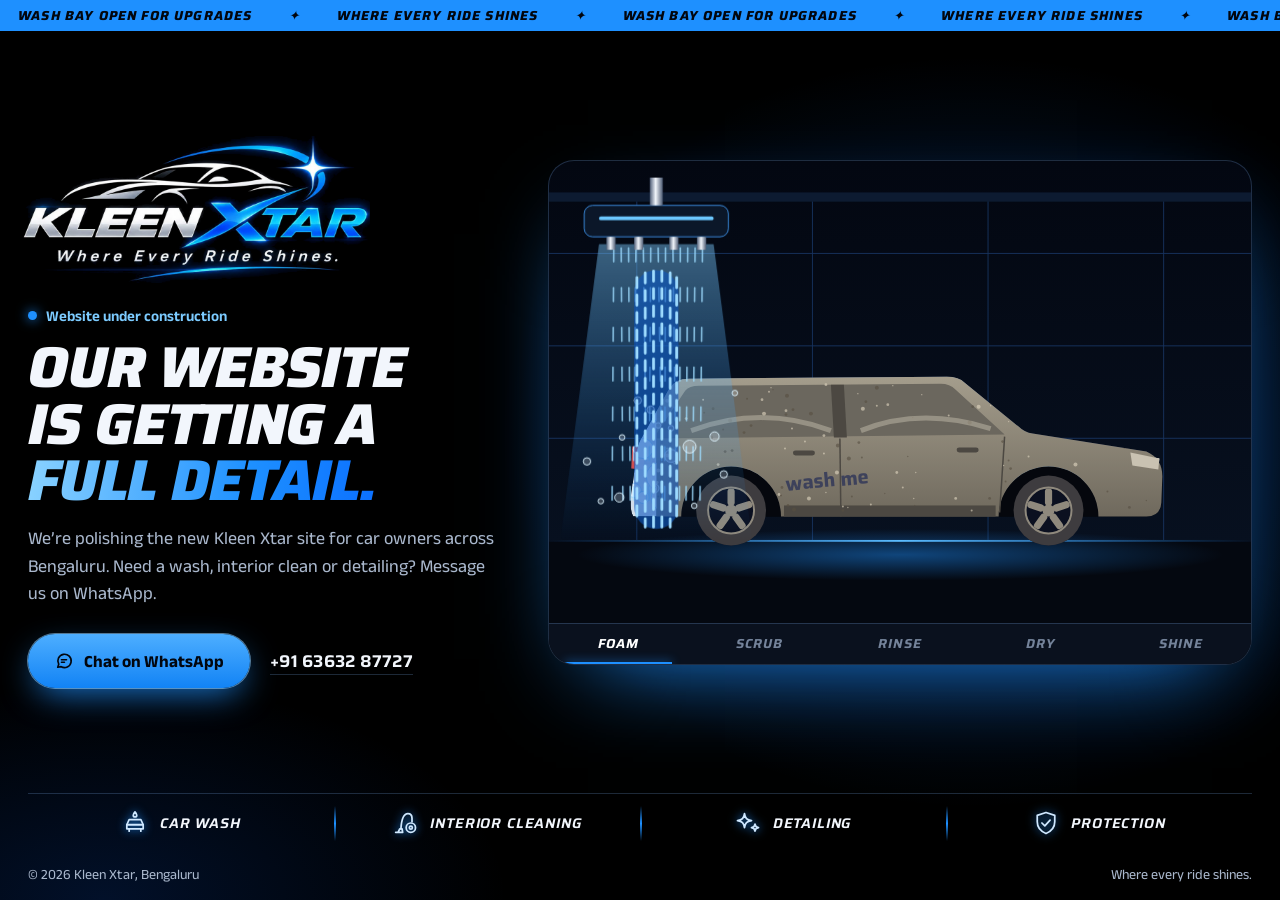
==== commit 9fed191c: "Under construction homepage" ====
--- a/index.html
+++ b/index.html
@@ -3,2674 +3,138 @@
 <head>
 <meta charset="utf-8">
 <meta name="viewport" content="width=device-width, initial-scale=1, viewport-fit=cover">
-<title>Kleen Xtar | Doorstep car wash, detailing and protection in Bengaluru</title>
-<meta name="description" content="Daily doorstep car cleaning in Bengaluru. Our crew cleans your car before 7:15 AM where it’s parked, uses about 2 litres of water and sends a photo on WhatsApp. Plans from ₹649 a month.">
+<title>Kleen Xtar | Website under construction</title>
+<meta name="description" content="Kleen Xtar car wash, interior cleaning, detailing and protection in Bengaluru. Our new website is under construction. Message us on WhatsApp at +91 63632 87727.">
 <meta name="theme-color" content="#000000">
 <link rel="icon" href="data:image/svg+xml,%3Csvg xmlns='http://www.w3.org/2000/svg' viewBox='0 0 32 32'%3E%3Crect width='32' height='32' rx='7' fill='%23000'/%3E%3Cpath d='M16 1C17 11 20 14.500 31 16C20 17.500 17 21 16 31C15 21 12 17.500 1 16C12 14.500 15 11 16 1Z' fill='%232E9BFF'/%3E%3C/svg%3E">
-<link rel="preconnect" href="https://fonts.googleapis.com">
-<link rel="preconnect" href="https://fonts.gstatic.com" crossorigin>
-<link href="https://fonts.googleapis.com/css2?family=Anek+Latin:wdth,wght@75..125,100..800&amp;display=swap" rel="stylesheet">
-<link href="https://fonts.googleapis.com/css2?family=Anek+Kannada:wght@600&amp;display=swap" rel="stylesheet">
-<link href="https://fonts.googleapis.com/css2?family=Saira:ital,wdth,wght@0,75..125,400..900;1,75..125,400..900&amp;display=swap" rel="stylesheet">
+<link rel="preconnect" href="https://fonts.googleapis.com"><link rel="preconnect" href="https://fonts.gstatic.com" crossorigin>
+<link href="https://fonts.googleapis.com/css2?family=Anek+Latin:wght@400..700&family=Saira:ital,wdth,wght@0,75..125,400..900;1,75..125,400..900&display=swap" rel="stylesheet">
 <style>
-/* =====================================================================
-   Kleen Xtar | Doorstep car care, Bengaluru
-   Every class is prefixed kx- so sections can drop into Elementor
-   HTML widgets without clashing with the theme.
-   ===================================================================== */
-
-/* ---------- page level (skip these two rules inside Elementor) ---------- */
-html{scroll-behavior:smooth;scroll-padding-top:84px;-webkit-text-size-adjust:100%}
-body{margin:0;background:#151E2D}
-
-/* ---------- tokens ---------- */
-.kx{
-  --kx-predawn:#151E2D; --kx-night:#0E1520; --kx-indigo:#212E41;
-  --kx-marigold:#1B8BFF; --kx-marigold-2:#45A0FF; --kx-peach:#6BB3FF;
-  --kx-rinse:#4981D5; --kx-rinse-ink:#15335F; --kx-lilac:#8F7CF5; --kx-charcoal:#29303C;
-  --kx-sky:#F0F5FD; --kx-sky-2:#E6EDF8; --kx-foam:#FFFFFF;
-  --kx-ink:#121B29; --kx-slate:#3A4452;
-  --kx-line:rgba(255,255,255,.12); --kx-line-2:rgba(255,255,255,.22);
-  --kx-on-dark:#F5F8FD; --kx-on-dark-2:#B8C5D9; --kx-line-dark:rgba(255,255,255,.14);
-  --kx-ok:#11804A; --kx-err:#C23B2B;
-  --kx-font:"Anek Latin","Segoe UI",system-ui,-apple-system,sans-serif;
-  --kx-r-lg:28px; --kx-r-md:18px; --kx-r-sm:12px; --kx-r-pill:999px;
-  --kx-shadow:0 26px 50px -26px rgba(0,0,0,.5);
-  --kx-nav-h:72px;
-  font-family:var(--kx-font); font-size:1.0625rem; line-height:1.55; font-weight:420; font-stretch:100%;
-  color:var(--kx-ink); background:var(--kx-sky);
-  -webkit-font-smoothing:antialiased; -moz-osx-font-smoothing:grayscale; text-rendering:optimizeLegibility;
-  overflow-x:clip;
-}
-.kx *,.kx *::before,.kx *::after{box-sizing:border-box}
-:where(.kx) img,:where(.kx) svg{max-width:100%}
-:where(.kx) p{margin:0}
-:where(.kx) a{color:inherit}
-:where(.kx) button{font:inherit;color:inherit}
-.kx :focus-visible{outline:3px solid var(--kx-rinse);outline-offset:3px;border-radius:6px}
-.kx-defs{position:absolute;width:0;height:0;overflow:hidden}
-.kx-sr{position:absolute!important;width:1px!important;height:1px!important;padding:0!important;margin:-1px!important;overflow:hidden!important;clip:rect(0,0,0,0)!important;white-space:nowrap!important;border:0!important}
-.kx-skip{position:fixed;left:16px;top:-60px;z-index:100;background:var(--kx-card);color:var(--kx-ink);padding:10px 16px;border-radius:10px;font-weight:650;text-decoration:none;transition:top .2s}
-.kx-skip:focus{top:12px}
-
-/* ---------- type ---------- */
-:where(.kx) :where(h1,h2,h3,h4){text-wrap:balance;margin:0;font-weight:760;font-stretch:80%;line-height:.98;letter-spacing:-.004em;color:inherit}
-.kx-h1{font-size:clamp(2.75rem,6.1vw,5.75rem);line-height:.93}
-.kx-h2{font-size:clamp(2.25rem,4.4vw,3.75rem)}
-.kx-h3{font-size:clamp(1.5rem,2.2vw,2rem);line-height:1.04}
-.kx-lead{font-size:1.1875rem;line-height:1.55;color:var(--kx-slate);max-width:54ch}
-
-/* ---------- layout ---------- */
-.kx-wrap{width:min(1200px,100% - 48px);margin-inline:auto}
-.kx-sec{position:relative;padding:clamp(80px,10vw,128px) 0}
-.kx-sec--sky{background:var(--kx-sky)}
-.kx-sec--foam{background:var(--kx-foam)}
-.kx-sec--night{background:var(--kx-predawn);color:var(--kx-on-dark)}
-.kx-sec--night .kx-lead{color:var(--kx-on-dark-2)}
-.kx-head{display:grid;grid-template-columns:minmax(0,1.05fr) minmax(0,1fr);gap:20px 64px;align-items:end;margin-bottom:56px}
-.kx-head .kx-lead{justify-self:end}
-
-/* ---------- buttons ---------- */
-.kx-btn{display:inline-flex;align-items:center;justify-content:center;gap:10px;min-height:52px;padding:0 26px;border-radius:var(--kx-r-pill);border:1.5px solid transparent;font-weight:650;font-size:1rem;font-stretch:96%;line-height:1;text-decoration:none;cursor:pointer;white-space:nowrap;transition:background-color .2s,color .2s,border-color .2s,transform .12s;-webkit-tap-highlight-color:transparent}
-.kx-btn:active{transform:translateY(1px)}
-.kx-btn svg{width:18px;height:18px;flex:none}
-.kx-btn--primary{background:var(--kx-marigold);color:var(--kx-on)}
-.kx-btn--primary:hover{background:var(--kx-marigold-2)}
-.kx-btn--ink{background:var(--kx-fill);color:var(--kx-on)}
-.kx-btn--ink:hover{background:#1E2B3E}
-.kx-btn--line{background:transparent;border-color:var(--kx-line-2);color:var(--kx-ink)}
-.kx-btn--line:hover{border-color:var(--kx-marigold)}
-.kx-btn--line-light{background:transparent;border-color:rgba(255,255,255,.4);color:var(--kx-on-dark)}
-.kx-btn--line-light:hover{border-color:#fff;background:rgba(255,255,255,.07)}
-.kx-btn--sm{min-height:44px;padding:0 18px;font-size:.9375rem}
-.kx-btn[disabled]{opacity:.45;cursor:not-allowed}
-.kx-link{background:none;border:0;padding:0;font-weight:650;color:var(--kx-rinse-ink);text-decoration:underline;text-underline-offset:3px;cursor:pointer}
-
-/* ---------- nav ---------- */
-.kx-nav{position:fixed;inset:0 0 auto;z-index:50;color:#fff;transition:background-color .3s,box-shadow .3s}
-.kx-nav.is-solid,.kx-nav.is-menu{background:rgba(4,7,14,.92);-webkit-backdrop-filter:blur(12px);backdrop-filter:blur(12px);box-shadow:0 1px 0 var(--kx-line-dark)}
-.kx-nav__in{display:flex;align-items:center;justify-content:space-between;gap:24px;height:var(--kx-nav-h)}
-.kx-logo{display:inline-flex;align-items:center;gap:9px;color:inherit;text-decoration:none;font-weight:720;font-stretch:86%;font-size:1.625rem;letter-spacing:-.01em;line-height:1}
-.kx-logo svg{width:34px;height:34px;flex:none}
-.kx-nav__links{display:flex;gap:30px;list-style:none;margin:0;padding:0}
-.kx-nav__links a{position:relative;display:block;padding:10px 0;color:rgba(255,255,255,.76);text-decoration:none;font-size:.9688rem;font-weight:520}
-.kx-nav__links a:hover,.kx-nav__links a.is-on{color:#fff}
-.kx-nav__links a.is-on::after{content:"";position:absolute;left:0;right:0;bottom:4px;height:2px;border-radius:2px;background:var(--kx-marigold)}
-.kx-nav__cta{display:flex;align-items:center;gap:10px}
-.kx-burger{display:none;width:44px;height:44px;border:0;background:transparent;border-radius:12px;cursor:pointer;position:relative}
-.kx-burger span{position:absolute;left:11px;right:11px;height:2px;border-radius:2px;background:var(--kx-card);transition:transform .3s,top .3s}
-.kx-burger span:first-child{top:17px}.kx-burger span:last-child{top:25px}
-.kx-burger[aria-expanded="true"] span:first-child{top:21px;transform:rotate(45deg)}
-.kx-burger[aria-expanded="true"] span:last-child{top:21px;transform:rotate(-45deg)}
-.kx-mnav{display:none}
-
-/* ---------- hero ---------- */
-.kx-hero{position:relative;overflow:hidden;color:var(--kx-on-dark);padding:calc(var(--kx-nav-h) + 56px) 0 112px;
-  background:radial-gradient(90% 70% at 88% 100%,rgba(10,110,255,.3),transparent 62%),linear-gradient(180deg,#0F1724 0%,#151E2D 46%,#1E2A3D 100%)}
-.kx-hero__grid{display:grid;grid-template-columns:minmax(0,.9fr) minmax(0,1.1fr);gap:56px;align-items:center}
-.kx-hello{font-family:"Anek Kannada",var(--kx-font);font-weight:600;font-size:1.25rem;color:var(--kx-marigold);margin-bottom:18px}
-.kx-hello span{font-family:var(--kx-font)}
-.kx-hero .kx-h1{max-width:11.5ch}
-.kx-hero__sub{margin:26px 0 34px;max-width:46ch;font-size:1.1875rem;color:var(--kx-on-dark-2)}
-.kx-hero__acts{display:flex;flex-wrap:wrap;gap:12px}
-.kx-facts{display:flex;flex-wrap:wrap;gap:12px 28px;list-style:none;margin:40px 0 0;padding:0;font-size:.9688rem;color:var(--kx-on-dark-2)}
-.kx-facts li{display:flex;align-items:center;gap:10px}
-.kx-facts svg{width:22px;height:22px;flex:none;color:var(--kx-marigold)}
-.kx-h1 .kx-ln{display:block}
-.kx-hero__art{position:relative}
-
-/* wipe stage */
-.kx-wipe{--wipe:58%;position:relative;aspect-ratio:640/420;border-radius:var(--kx-r-lg);overflow:hidden;isolation:isolate;cursor:ew-resize;touch-action:pan-y;-webkit-user-select:none;user-select:none;
-  background:linear-gradient(180deg,#0F1825 0%,#1D2A3E 46%,#354358 74%,#6BB3FF 100%);
-  box-shadow:0 44px 80px -44px rgba(0,0,0,.7),inset 0 0 0 1px rgba(255,255,255,.08)}
-.kx-wipe>svg,.kx-wipe__clean>svg{position:absolute;inset:0;width:100%;height:100%;display:block}
-.kx-wipe__clean{position:absolute;inset:0;-webkit-clip-path:inset(0 calc(100% - var(--wipe)) 0 0);clip-path:inset(0 calc(100% - var(--wipe)) 0 0)}
-.kx-wipe__handle{position:absolute;top:0;bottom:0;left:var(--wipe);width:0;pointer-events:none}
-.kx-wipe__handle::before{content:"";position:absolute;top:0;bottom:0;left:-1px;width:2px;background:linear-gradient(180deg,transparent,rgba(255,255,255,.9) 18%,rgba(255,255,255,.9) 82%,transparent)}
-.kx-squeegee{position:absolute;top:50%;left:0;width:14px;height:42%;transform:translate(-50%,-50%);border-radius:8px;background:#0C121B;box-shadow:0 0 0 2px rgba(255,255,255,.9)}
-.kx-squeegee i{position:absolute;top:50%;left:50%;width:48px;height:48px;margin:-24px 0 0 -24px;border-radius:50%;background:var(--kx-marigold);box-shadow:0 8px 22px rgba(0,0,0,.35)}
-.kx-squeegee i::before,.kx-squeegee i::after{content:"";position:absolute;top:50%;width:9px;height:9px;margin-top:-5px;border:solid var(--kx-ink);border-width:0 2.5px 2.5px 0}
-.kx-squeegee i::before{left:11px;transform:rotate(135deg)}
-.kx-squeegee i::after{right:11px;transform:rotate(-45deg)}
-.kx-wipe:focus-within .kx-squeegee i{outline:3px solid #fff;outline-offset:3px}
-.kx-wipe__hint{position:absolute;top:16px;left:0;transform:translateX(-50%);padding:7px 13px;border-radius:999px;background:rgba(255,255,255,.95);color:var(--kx-ink);font-size:.8125rem;font-weight:650;white-space:nowrap;opacity:0;transition:opacity .4s}
-.kx-wipe.is-ready .kx-wipe__hint{opacity:1}
-.kx-wipe.is-touched .kx-wipe__hint{opacity:0}
-.kx-wipe__tag{position:absolute;bottom:14px;padding:6px 12px;border-radius:999px;background:rgba(2,5,12,.6);-webkit-backdrop-filter:blur(6px);backdrop-filter:blur(6px);color:#fff;font-size:.8125rem;font-weight:620;pointer-events:none}
-.kx-wipe__tag--l{left:14px}.kx-wipe__tag--r{right:14px}
-.kx-notify{position:absolute;left:-26px;bottom:-40px;display:flex;align-items:center;gap:12px;width:min(340px,82%);padding:12px 14px 12px 12px;border-radius:18px;background:var(--kx-card);color:var(--kx-ink);box-shadow:var(--kx-shadow);animation:kx-rise .7s 2.6s both}
-.kx-notify__thumb{flex:none;width:64px;height:44px;border-radius:10px;overflow:hidden}
-.kx-notify__thumb svg{display:block;width:100%;height:100%}
-.kx-notify b{display:block;font-weight:700;font-stretch:90%;font-size:1rem;line-height:1.2}
-.kx-notify small{display:block;color:var(--kx-slate);font-size:.8125rem;line-height:1.35;margin-top:2px}
-
-/* svg bits shared by stages */
-.kx-tw{animation:kx-twinkle 3.6s ease-in-out infinite}
-.kx-spark{transform-box:fill-box;transform-origin:center;animation:kx-spark 2.4s ease-in-out infinite}
-.kx-sparkles{opacity:0;transition:opacity .5s}
-.kx-sparkles.is-on{opacity:1}
-
-/* ---------- who we serve ---------- */
-.kx-tabs{display:grid;grid-template-columns:repeat(3,minmax(0,1fr));gap:12px;margin-bottom:24px}
-.kx-tab{display:flex;align-items:center;gap:14px;padding:16px 18px;border-radius:var(--kx-r-md);border:1.5px solid var(--kx-line);background:var(--kx-foam);text-align:left;cursor:pointer;transition:border-color .2s,box-shadow .2s}
-.kx-tab:hover{border-color:var(--kx-line-2)}
-.kx-tab[aria-selected="true"]{border-color:var(--kx-marigold);box-shadow:inset 0 0 0 1px var(--kx-ink)}
-.kx-tab__ico{flex:none;width:46px;height:46px;border-radius:13px;display:grid;place-items:center;background:var(--kx-sky);color:var(--kx-ink)}
-.kx-tab[aria-selected="true"] .kx-tab__ico{background:var(--kx-fill);color:var(--kx-on)}
-.kx-tab__ico svg{width:24px;height:24px}
-.kx-tab b{display:block;font-weight:720;font-stretch:88%;font-size:1.1875rem;line-height:1.15}
-.kx-tab small{display:block;color:var(--kx-slate);font-size:.875rem;line-height:1.3;margin-top:2px}
-.kx-panel{display:grid;grid-template-columns:minmax(0,1fr) minmax(0,1fr);gap:44px;align-items:center;padding:24px;border-radius:var(--kx-r-lg);background:var(--kx-foam);border:1px solid var(--kx-line)}
-.kx-panel[hidden]{display:none}
-.kx-panel.is-in{animation:kx-fade .45s ease both}
-.kx-panel__art{border-radius:20px;overflow:hidden;aspect-ratio:480/300}
-.kx-panel__art svg{display:block;width:100%;height:100%}
-.kx-panel__copy{padding:8px 12px 8px 0}
-.kx-panel__lead{margin:14px 0 0;color:var(--kx-slate);font-size:1.0938rem}
-.kx-rows{margin:22px 0 26px}
-.kx-rows div{display:grid;grid-template-columns:96px minmax(0,1fr);gap:16px;padding:13px 0;border-top:1px solid var(--kx-line)}
-.kx-rows dt{font-weight:700;font-stretch:88%}
-.kx-rows dd{margin:0;color:var(--kx-slate);font-size:1rem}
-
-/* ---------- the 5 AM wash (process) ---------- */
-.kx-proc{background:linear-gradient(180deg,#151E2D 0%,#182335 100%);color:var(--kx-on-dark)}
-.kx-proc .kx-lead{color:var(--kx-on-dark-2)}
-.kx-proc__grid{display:grid;grid-template-columns:minmax(0,1.22fr) minmax(0,1fr);gap:64px;align-items:start}
-.kx-proc__sticky{position:sticky;top:calc(var(--kx-nav-h) + 24px)}
-.kx-pstage{--t:1;--o-night:0;--o-dawn:0;--o-day:1;--wx:30%;position:relative;aspect-ratio:640/420;border-radius:var(--kx-r-lg);overflow:hidden;isolation:isolate;box-shadow:0 44px 80px -44px rgba(0,0,0,.7),inset 0 0 0 1px rgba(255,255,255,.08)}
-.kx-sky{position:absolute;inset:0}
-.kx-sky--night{background:linear-gradient(180deg,#0C131E 0%,#151E2D 55%,#202C3E 100%);opacity:var(--o-night)}
-.kx-sky--dawn{background:linear-gradient(180deg,#202C3E 0%,#38455A 42%,#6BB3FF 78%,#5DACFF 100%);opacity:var(--o-dawn)}
-.kx-sky--day{background:linear-gradient(180deg,#8EB2E8 0%,#D2E1F8 58%,#BFDFFF 100%);opacity:var(--o-day)}
-.kx-pstage>svg{position:absolute;inset:0;width:100%;height:100%;display:block}
-.kx-pstage .kx-starfield,.kx-pstage .kx-lit,.kx-pstage .kx-nightonly{opacity:var(--o-night)}
-.kx-pstage .kx-daylit{opacity:calc(var(--o-day) * .9)}
-.kx-pstage .kx-hglow{opacity:calc(var(--o-dawn) + .2)}
-.kx-pstage .kx-sun{transform:translateY(calc((1 - var(--t)) * 150px))}
-.kx-pstage .kx-reflect{opacity:0;transition:opacity .8s}
-.kx-pstage .kx-dust,.kx-pstage .kx-foam,.kx-pstage .kx-bubbles,.kx-pstage .kx-particles,.kx-pstage .kx-beam,.kx-pstage .kx-tyre-dull,.kx-pstage .kx-tyre-gloss{opacity:0;transition:opacity .5s}
-.kx-pstage .kx-dustfilm{transition:opacity .6s}
-.kx-pstage.is-dusty .kx-dust{opacity:1}
-.kx-pstage.is-dusting .kx-dustfilm{opacity:.62}
-.kx-pstage.is-dusting .kx-particles{opacity:1}
-.kx-pstage.is-foamy .kx-foam,.kx-pstage.is-foamy .kx-bubbles{opacity:1}
-.kx-pstage.is-inspect .kx-beam{opacity:1}
-.kx-pstage:not(.is-glossy) .kx-tyre-dull{opacity:1}
-.kx-pstage.is-glossy .kx-tyre-gloss{opacity:1}
-.kx-pstage.is-done .kx-reflect,.kx-pstage:not([data-step]) .kx-reflect{opacity:1}
-.kx-pstage.is-done .kx-sparkles,.kx-pstage:not([data-step]) .kx-sparkles{opacity:1}
-.kx-pstage.is-glossy .kx-shine{animation:kx-shine 1.6s .2s ease both}
-.kx-shine{transform-box:fill-box}
-.kx-beam{transform-origin:0 214px;transform-box:view-box;animation:kx-beam 3.2s ease-in-out infinite alternate}
-.kx-bub{transform-box:fill-box;transform-origin:center;animation:kx-bub 2.6s ease-in infinite}
-.kx-pt{animation:kx-dustfly 2.2s ease-out infinite}
-.kx-clock{position:absolute;left:18px;top:12px;display:flex;align-items:baseline;gap:6px;color:#fff;font-weight:720;font-stretch:75%;font-size:clamp(2.1rem,4.2vw,3.5rem);line-height:1;font-variant-numeric:tabular-nums;text-shadow:0 2px 14px rgba(0,0,0,.25)}
-.kx-clock small{font-size:.36em;font-stretch:90%;font-weight:650;opacity:.85}
-.kx-tool{position:absolute;left:62%;top:20%;display:flex;align-items:center;gap:8px;padding:7px 12px 7px 8px;border-radius:999px;background:rgba(255,255,255,.96);color:var(--kx-ink);font-size:.8125rem;font-weight:650;white-space:nowrap;transform:translate(-50%,-50%);box-shadow:0 10px 24px rgba(0,0,0,.25);transition:left .6s cubic-bezier(.3,.7,.2,1),top .6s cubic-bezier(.3,.7,.2,1),opacity .3s}
-.kx-tool i{width:18px;height:18px;border-radius:50%;background:var(--kx-marigold);flex:none}
-.kx-pstage[data-step="0"] .kx-tool{left:18%;top:33%}
-.kx-pstage[data-step="1"] .kx-tool{left:40%;top:40%}
-.kx-pstage[data-step="1"] .kx-tool i{background:#F5F8FD;box-shadow:inset 0 0 0 2px #CED9E9}
-.kx-pstage[data-step="2"] .kx-tool{left:30%;top:40%}
-.kx-pstage[data-step="2"] .kx-tool i{background:var(--kx-rinse)}
-.kx-pstage[data-step="3"] .kx-tool{left:var(--wx);top:62%;transition:top .6s,opacity .3s}
-.kx-pstage[data-step="3"] .kx-tool i{background:var(--kx-rinse)}
-.kx-pstage[data-step="4"] .kx-tool{left:72%;top:86%}
-.kx-pstage[data-step="4"] .kx-tool i{background:linear-gradient(90deg,var(--kx-lilac) 50%,var(--kx-charcoal) 50%)}
-.kx-pstage[data-step="5"] .kx-tool{left:40%;top:57%}
-.kx-pstage[data-step="5"] .kx-tool i{background:#FFB627}
-.kx-pstage[data-step="6"] .kx-tool{opacity:0}
-.kx-pstage:not([data-step]) .kx-tool{opacity:0}
-.kx-callout{position:absolute;display:flex;align-items:center;gap:7px;opacity:0;transform:translateY(6px);transition:opacity .4s,transform .4s;pointer-events:none}
-.kx-callout i{width:12px;height:12px;border-radius:50%;background:var(--kx-marigold);box-shadow:0 0 0 5px rgba(30,144,255,.3);flex:none}
-.kx-callout span{padding:5px 9px;border-radius:8px;background:rgba(2,5,12,.82);color:#fff;font-size:.75rem;font-weight:600;white-space:nowrap}
-.kx-callout--1{left:37%;top:64%}
-.kx-callout--2{left:70%;top:79%}
-.kx-callout--3{left:66%;top:58%;flex-direction:row-reverse}
-.kx-callout--3 span{transform:translateX(-4px)}
-.kx-pstage.is-inspect .kx-callout{opacity:1;transform:none}
-.kx-pstage.is-inspect .kx-callout--2{transition-delay:.25s}
-.kx-pstage.is-inspect .kx-callout--3{transition-delay:.5s}
-.kx-inset{position:absolute;right:4%;top:6%;width:30%;display:flex;flex-direction:column;align-items:center;gap:6px;opacity:0;transform:scale(.85);transform-origin:70% 30%;transition:opacity .4s,transform .45s cubic-bezier(.3,1.4,.5,1)}
-.kx-inset__circle{width:100%;aspect-ratio:1;border-radius:50%;overflow:hidden;box-shadow:0 0 0 4px #fff,0 18px 40px rgba(0,0,0,.35)}
-.kx-inset__circle svg{display:block;width:100%;height:100%}
-.kx-inset>span{padding:4px 10px;border-radius:999px;background:var(--kx-card);color:var(--kx-ink);font-size:.75rem;font-weight:650}
-.kx-pstage.is-interior .kx-inset{opacity:1;transform:none}
-.kx-vac{animation:kx-vac 1.8s ease-in-out infinite alternate}
-.kx-crumb{animation:kx-crumb 1.2s linear infinite}
-.kx-pnote{position:absolute;left:14px;bottom:14px;display:flex;align-items:center;gap:10px;padding:10px 14px 10px 10px;border-radius:16px;background:var(--kx-card);color:var(--kx-ink);box-shadow:0 14px 30px rgba(0,0,0,.25);opacity:0;transform:translateY(14px);transition:opacity .45s,transform .45s}
-.kx-pnote__ico{width:34px;height:34px;border-radius:10px;background:var(--kx-predawn);display:grid;place-items:center;flex:none}
-.kx-pnote__ico svg{width:24px;height:24px}
-.kx-pnote b{display:block;font-size:.9375rem;font-weight:700;font-stretch:90%;line-height:1.2}
-.kx-pnote small{display:block;font-size:.75rem;color:var(--kx-slate)}
-.kx-pstage.is-done .kx-pnote,.kx-pstage:not([data-step]) .kx-pnote{opacity:1;transform:none}
-.kx-progress{display:grid;grid-template-columns:repeat(7,minmax(0,1fr));gap:6px;margin-top:16px}
-.kx-progress button{height:22px;padding:0;border:0;background:transparent;cursor:pointer;position:relative}
-.kx-progress button::before{content:"";position:absolute;left:0;right:0;top:8px;height:6px;border-radius:3px;background:rgba(255,255,255,.18);transition:background-color .3s}
-.kx-progress button.is-done::before{background:var(--kx-marigold)}
-.kx-proc__cap{margin-top:6px;font-size:.9688rem;color:var(--kx-on-dark-2);min-height:1.55em}
-.kx-steps{list-style:none;margin:0;padding:0 0 12vh}
-.kx-step{min-height:64vh;display:flex;flex-direction:column;justify-content:center;padding:28px 0;opacity:.36;transition:opacity .35s}
-.kx-step.is-active{opacity:1}
-.kx-step__time{font-weight:720;font-stretch:75%;font-size:3rem;line-height:1;color:var(--kx-marigold);font-variant-numeric:tabular-nums}
-.kx-step h3{margin:10px 0 12px;font-size:clamp(1.75rem,2.6vw,2.25rem)}
-.kx-step p{color:var(--kx-on-dark-2);max-width:46ch}
-.kx-chips{display:flex;flex-wrap:wrap;gap:8px;list-style:none;margin:18px 0 0;padding:0}
-.kx-chips li{padding:6px 12px;border-radius:999px;border:1px solid var(--kx-line-dark);font-size:.875rem;color:var(--kx-on-dark)}
-.kx-proc__end{margin-top:8px;padding:22px 24px;border-radius:var(--kx-r-md);background:rgba(255,255,255,.06);border:1px solid var(--kx-line-dark);font-size:1.0938rem;color:var(--kx-on-dark);max-width:760px}
-.kx-proc__end a{color:var(--kx-marigold);font-weight:650}
-
-/* ---------- kit ---------- */
-.kx-kit__grid{display:grid;grid-template-columns:minmax(0,1.35fr) minmax(0,1fr);gap:36px;align-items:start}
-.kx-kit__art{position:relative;border-radius:var(--kx-r-lg);overflow:hidden;aspect-ratio:720/460;background:#1B283B}
-.kx-kit__art svg{display:block;width:100%;height:100%}
-.kx-kit-item{cursor:pointer;transition:opacity .3s}
-.kx-kit__art.has-sel .kx-kit-item:not(.is-sel){opacity:.28}
-.kx-hot{position:absolute;width:34px;height:34px;margin:-17px 0 0 -17px;border-radius:50%;border:0;padding:0;background:var(--kx-marigold);color:var(--kx-on);display:grid;place-items:center;cursor:pointer;box-shadow:0 6px 16px rgba(0,0,0,.3);transition:background-color .2s,transform .2s}
-.kx-hot::before,.kx-hot::after{content:"";position:absolute;background:currentColor;border-radius:1px}
-.kx-hot::before{width:12px;height:2px}.kx-hot::after{width:2px;height:12px;transition:transform .25s}
-.kx-hot.is-sel{background:var(--kx-card)}
-.kx-hot.is-sel::after{transform:scaleY(0)}
-.kx-kit.is-hinting .kx-hot:not(.is-sel){animation:kx-ping 2.4s ease-out infinite}
-.kx-kit__panel{padding:28px;border-radius:var(--kx-r-lg);background:var(--kx-foam);border:1px solid var(--kx-line)}
-.kx-kit__info[hidden]{display:none}
-.kx-kit__info{animation:kx-fade .35s ease both}
-.kx-kit__info p{margin-top:12px;color:var(--kx-slate)}
-.kx-kit__used{display:inline-block;margin-top:16px!important;padding:5px 11px;border-radius:999px;background:var(--kx-sky);color:var(--kx-ink)!important;font-size:.875rem;font-weight:600}
-.kx-kit__list{display:flex;flex-wrap:wrap;gap:8px;margin-top:24px;padding-top:20px;border-top:1px solid var(--kx-line)}
-.kx-kit__list button{min-height:40px;padding:0 14px;border-radius:999px;border:1.5px solid var(--kx-line-2);background:transparent;font-size:.875rem;font-weight:600;color:var(--kx-slate);cursor:pointer}
-.kx-kit__list button[aria-pressed="true"]{background:var(--kx-fill);border-color:var(--kx-marigold);color:var(--kx-on)}
-.kx-code{display:grid;grid-template-columns:repeat(4,minmax(0,1fr));gap:12px;margin-top:28px}
-.kx-code div{display:flex;align-items:center;gap:12px;padding:14px 16px;border-radius:var(--kx-r-md);background:var(--kx-foam);border:1px solid var(--kx-line)}
-.kx-code i{width:30px;height:30px;border-radius:8px;flex:none}
-.kx-code b{display:block;font-weight:700;font-stretch:90%;line-height:1.2}
-.kx-code small{display:block;color:var(--kx-slate);font-size:.8125rem;line-height:1.3}
-
-/* ---------- plans ---------- */
-.kx-ctrls{display:flex;flex-wrap:wrap;align-items:center;gap:16px 32px;margin-bottom:34px}
-.kx-fs{border:0;margin:0;padding:0;display:flex;align-items:center;gap:12px;min-width:0}
-.kx-fs legend{float:left;font-size:.875rem;font-weight:650;color:var(--kx-slate);padding:0;margin-right:2px}
-.kx-seg{display:inline-flex;padding:4px;border-radius:999px;background:var(--kx-sky);border:1px solid var(--kx-line)}
-.kx-seg input{position:absolute;opacity:0;width:1px;height:1px;pointer-events:none}
-.kx-seg label{display:inline-flex;align-items:center;gap:6px;min-height:40px;padding:0 16px;border-radius:999px;font-size:.9375rem;font-weight:620;color:var(--kx-slate);cursor:pointer;white-space:nowrap;transition:background-color .2s,color .2s}
-.kx-seg input:checked+label{background:var(--kx-fill);color:var(--kx-on)}
-.kx-seg input:focus-visible+label{outline:3px solid var(--kx-rinse);outline-offset:2px}
-.kx-seg em{font-style:normal;font-size:.8125rem;color:var(--kx-rinse-ink);font-weight:700}
-.kx-seg input:checked+label em{color:var(--kx-marigold)}
-.kx-bill-note{font-size:.9375rem;color:var(--kx-slate)}
-.kx-plan-grid{display:grid;grid-template-columns:repeat(3,minmax(0,1fr));gap:18px}
-.kx-plan{position:relative;display:flex;flex-direction:column;padding:30px 26px 26px;border-radius:var(--kx-r-lg);background:var(--kx-sky);border:1px solid var(--kx-line)}
-.kx-plan--feat{background:var(--kx-predawn);color:var(--kx-on-dark);border-color:transparent;box-shadow:var(--kx-shadow)}
-.kx-plan__badge{position:absolute;top:20px;right:20px;padding:5px 11px;border-radius:999px;background:var(--kx-marigold);color:var(--kx-on);font-size:.8125rem;font-weight:700}
-.kx-plan h3{font-size:1.875rem}
-.kx-plan__for{margin:10px 0 22px;color:var(--kx-slate);font-size:.9688rem;min-height:3.1em;max-width:30ch}
-.kx-plan--feat .kx-plan__for{color:var(--kx-on-dark-2)}
-.kx-price{display:flex;flex-wrap:wrap;align-items:baseline;gap:4px 10px;padding-bottom:22px;margin-bottom:22px;border-bottom:1px solid var(--kx-line)}
-.kx-plan--feat .kx-price{border-color:var(--kx-line-dark)}
-.kx-price__amt{font-size:3.25rem;font-weight:720;font-stretch:78%;line-height:1;font-variant-numeric:tabular-nums}
-.kx-price__amt.is-tick{animation:kx-tick .35s ease}
-.kx-price__per{color:var(--kx-slate);font-size:.9375rem}
-.kx-plan--feat .kx-price__per,.kx-plan--feat .kx-price__was{color:var(--kx-on-dark-2)}
-.kx-price__was{color:var(--kx-slate);font-size:.9375rem;text-decoration:line-through}
-.kx-ticks{list-style:none;margin:0 0 26px;padding:0;display:grid;gap:11px;flex:1;align-content:start}
-.kx-ticks li{display:grid;grid-template-columns:20px minmax(0,1fr);gap:10px;font-size:.9688rem;line-height:1.45}
-.kx-ticks svg{width:18px;height:18px;margin-top:2px;color:var(--kx-rinse-ink)}
-.kx-plan--feat .kx-ticks svg,.kx-sec--night .kx-ticks svg{color:var(--kx-marigold)}
-.kx-plan .kx-btn{width:100%}
-.kx-plan--feat .kx-btn--line{border-color:rgba(255,255,255,.4);color:#fff}
-.kx-plans__foot{display:flex;flex-wrap:wrap;align-items:center;justify-content:space-between;gap:12px 24px;margin-top:26px}
-.kx-trial-note{color:var(--kx-slate)}
-.kx-compare-btn{display:inline-flex;align-items:center;gap:8px;min-height:44px;padding:0;border:0;background:none;font-weight:650;color:var(--kx-ink);cursor:pointer}
-.kx-compare-btn svg{width:16px;height:16px;transition:transform .3s}
-.kx-compare-btn[aria-expanded="true"] svg{transform:rotate(180deg)}
-.kx-compare{display:grid;grid-template-rows:0fr;transition:grid-template-rows .45s ease}
-.kx-compare.is-open{grid-template-rows:1fr}
-.kx-compare>div{overflow:hidden;min-height:0}
-.kx-table-scroll{overflow-x:auto;margin-top:16px;border-radius:var(--kx-r-md);border:1px solid var(--kx-line);-webkit-overflow-scrolling:touch}
-.kx-table{width:100%;min-width:620px;border-collapse:collapse;font-size:.9688rem;background:var(--kx-card)}
-.kx-table th,.kx-table td{padding:14px 16px;text-align:center;border-bottom:1px solid var(--kx-line)}
-.kx-table tr:last-child td{border-bottom:0}
-.kx-table th{font-weight:720;font-stretch:88%;font-size:1.0625rem;background:var(--kx-sky)}
-.kx-table th:first-child,.kx-table td:first-child{text-align:left;color:var(--kx-slate);position:sticky;left:0;background:inherit}
-.kx-table tbody tr{background:var(--kx-card)}
-.kx-table .kx-y{color:var(--kx-rinse-ink);font-weight:700}
-.kx-table .kx-n{color:#A8B2C1}
-
-/* household calculator */
-.kx-house{display:grid;grid-template-columns:minmax(0,1fr) minmax(0,1.05fr);gap:44px;margin-top:72px;padding:36px;border-radius:var(--kx-r-lg);background:var(--kx-sky);border:1px solid var(--kx-line)}
-.kx-house__copy>p{margin-top:12px;color:var(--kx-slate)}
-.kx-counters{margin:22px 0 22px}
-.kx-counter{display:flex;align-items:center;justify-content:space-between;gap:12px;padding:10px 0;border-top:1px solid var(--kx-line)}
-.kx-counter:last-child{border-bottom:1px solid var(--kx-line)}
-.kx-counter__name b{display:block;font-weight:700;font-stretch:90%}
-.kx-counter__name small{display:block;color:var(--kx-slate);font-size:.8125rem}
-.kx-counter__ctl{display:inline-flex;align-items:center;gap:4px}
-.kx-counter__ctl button{width:44px;height:44px;border-radius:50%;border:1.5px solid var(--kx-line-2);background:var(--kx-card);font-size:1.25rem;line-height:1;cursor:pointer;display:grid;place-items:center}
-.kx-counter__ctl button:hover{border-color:var(--kx-marigold)}
-.kx-counter__ctl button:disabled{opacity:.35;cursor:not-allowed}
-.kx-counter__ctl output{min-width:34px;text-align:center;font-weight:720;font-size:1.25rem;font-variant-numeric:tabular-nums}
-.kx-bill{align-self:start;padding:24px;border-radius:var(--kx-r-md);background:var(--kx-card);border:1px solid var(--kx-line)}
-.kx-bill__title{font-weight:700;font-stretch:90%;font-size:1.125rem;margin-bottom:6px}
-.kx-bill__row{display:flex;justify-content:space-between;align-items:baseline;gap:16px;padding:10px 0;border-bottom:1px dashed var(--kx-line-2);font-size:.9688rem}
-.kx-bill__row small{display:block;color:var(--kx-slate);font-size:.8125rem}
-.kx-bill__row--save{color:var(--kx-ok);font-weight:650}
-.kx-bill__total{display:flex;justify-content:space-between;align-items:baseline;gap:12px;padding-top:16px}
-.kx-bill__total b{font-size:2.5rem;font-weight:720;font-stretch:78%;line-height:1;font-variant-numeric:tabular-nums}
-.kx-bill__note{margin:6px 0 18px;color:var(--kx-slate);font-size:.875rem}
-.kx-bill .kx-btn{width:100%}
-.kx-bill__empty{padding:18px 0;color:var(--kx-slate)}
-
-/* ---------- services ---------- */
-.kx-filters{display:flex;flex-wrap:wrap;gap:8px;margin-bottom:22px}
-.kx-filters button{min-height:40px;padding:0 16px;border-radius:999px;border:1.5px solid var(--kx-line-2);background:transparent;font-size:.9375rem;font-weight:620;color:var(--kx-slate);cursor:pointer}
-.kx-filters button[aria-pressed="true"]{background:var(--kx-fill);border-color:var(--kx-marigold);color:var(--kx-on)}
-.kx-svc__grid{display:grid;grid-template-columns:minmax(0,.92fr) minmax(0,1.08fr);grid-template-rows:repeat(8,auto) 1fr;column-gap:40px;align-items:start}
-.kx-svc__item{grid-column:1;display:grid;grid-template-columns:minmax(0,1fr) auto;gap:2px 16px;align-items:center;width:100%;padding:18px 20px;border:0;border-top:1px solid var(--kx-line);background:transparent;text-align:left;cursor:pointer;transition:background-color .2s}
-.kx-svc__item:hover{background:rgba(255,255,255,.04)}
-.kx-svc__item[aria-expanded="true"]{background:var(--kx-predawn);color:#fff;border-radius:var(--kx-r-md);border-top-color:transparent}
-.kx-svc__item[aria-expanded="true"]+.kx-svc__detail+.kx-svc__item{border-top-color:transparent}
-.kx-svc__item[hidden],.kx-svc__detail.is-filtered{display:none!important}
-.kx-svc__item b{font-weight:720;font-stretch:86%;font-size:1.25rem;line-height:1.2}
-.kx-svc__item small{grid-column:1;color:var(--kx-slate);font-size:.875rem}
-.kx-svc__item[aria-expanded="true"] small{color:var(--kx-on-dark-2)}
-.kx-from{grid-column:2;grid-row:1 / span 2;font-weight:700;font-variant-numeric:tabular-nums;white-space:nowrap}
-.kx-svc__detail{grid-column:2;grid-row:1 / -1;position:sticky;top:96px;padding:32px;border-radius:var(--kx-r-lg);background:var(--kx-foam);border:1px solid var(--kx-line)}
-.kx-svc__detail[hidden]{display:none}
-.kx-svc__detail:not([hidden]){animation:kx-fade .35s ease both}
-.kx-meta{display:grid;grid-template-columns:repeat(3,minmax(0,1fr));gap:12px;margin:20px 0 24px}
-.kx-meta div{padding:14px;border-radius:var(--kx-r-sm);background:var(--kx-sky)}
-.kx-meta dt{font-size:.8125rem;font-weight:650;color:var(--kx-slate)}
-.kx-meta dd{margin:4px 0 0;font-weight:650;line-height:1.3}
-.kx-svc__detail h4{font-size:1.125rem;font-stretch:90%;margin-bottom:12px}
-.kx-nums{list-style:none;counter-reset:n;margin:0 0 26px;padding:0;display:grid;gap:10px}
-.kx-nums li{counter-increment:n;display:grid;grid-template-columns:30px minmax(0,1fr);gap:12px;color:var(--kx-slate)}
-.kx-nums li::before{content:counter(n);width:28px;height:28px;border-radius:50%;display:grid;place-items:center;background:var(--kx-sky);color:var(--kx-ink);font-weight:700;font-size:.875rem}
-
-/* ---------- whatsapp demo ---------- */
-.kx-wa__grid{display:grid;grid-template-columns:minmax(0,.85fr) minmax(0,1.15fr);grid-template-areas:"phone head" "phone acts" "phone feats";column-gap:64px;align-items:start}
-.kx-wa__head{grid-area:head;align-self:end}
-.kx-wa__acts{grid-area:acts}
-.kx-wa__feats{grid-area:feats}
-.kx-phone{grid-area:phone;width:min(360px,100%);justify-self:center;align-self:center;padding:12px;border-radius:46px;background:#0C121B;box-shadow:0 50px 90px -40px rgba(0,0,0,.6)}
-.kx-phone__screen{display:flex;flex-direction:column;height:560px;border-radius:36px;overflow:hidden;background:#ECF1F8}
-.kx-phone__bar{display:flex;align-items:center;gap:10px;padding:16px 16px 12px;background:var(--kx-predawn);color:#fff}
-.kx-phone__bar b{display:block;font-size:1rem;font-weight:700;font-stretch:90%;line-height:1.2}
-.kx-phone__bar small{display:block;font-size:.75rem;color:var(--kx-on-dark-2)}
-.kx-av{width:38px;height:38px;border-radius:50%;background:#0E1520;display:grid;place-items:center;flex:none}
-.kx-av svg{width:26px;height:26px}
-.kx-chat{flex:1;overflow-y:auto;padding:16px 12px;display:flex;flex-direction:column;gap:8px;scroll-behavior:smooth;
-  background-image:radial-gradient(rgba(255,255,255,.06) 1px,transparent 1px);background-size:14px 14px}
-.kx-msg{max-width:82%;padding:9px 12px 20px;border-radius:14px;font-size:.9063rem;line-height:1.4;position:relative;animation:kx-pop .3s ease both;box-shadow:0 1px 1px rgba(0,0,0,.06)}
-.kx-msg time{position:absolute;right:10px;bottom:4px;font-size:.6875rem;color:var(--kx-slate)}
-.kx-msg--them{align-self:flex-start;background:var(--kx-card);border-top-left-radius:4px}
-.kx-msg--me{align-self:flex-end;background:#9FCEFF;border-top-right-radius:4px}
-.kx-msg--photo{padding:4px 4px 20px;width:78%}
-.kx-msg--photo svg{display:block;width:100%;height:auto;border-radius:10px}
-.kx-msg--photo p{padding:8px 8px 0}
-.kx-typing{display:flex;gap:4px;padding:12px 14px}
-.kx-typing i{width:7px;height:7px;border-radius:50%;background:#A0AEC2;animation:kx-dots 1s infinite}
-.kx-typing i:nth-child(2){animation-delay:.15s}.kx-typing i:nth-child(3){animation-delay:.3s}
-.kx-wa__acts{display:flex;flex-wrap:wrap;gap:10px;margin:28px 0 8px}
-.kx-wa__feats{margin:26px 0 0;display:grid;grid-template-columns:repeat(2,minmax(0,1fr));gap:22px 28px}
-.kx-wa__feats dt{font-weight:720;font-stretch:88%;font-size:1.125rem;line-height:1.2}
-.kx-wa__feats dd{margin:6px 0 0;color:var(--kx-slate);font-size:.9688rem}
-
-/* ---------- societies ---------- */
-.kx-soc__grid{display:grid;grid-template-columns:minmax(0,1fr) minmax(0,1fr);gap:56px;align-items:start}
-.kx-soc__steps{list-style:none;counter-reset:s;margin:22px 0 40px;padding:0}
-.kx-soc__steps li{counter-increment:s;display:grid;grid-template-columns:44px minmax(0,1fr);gap:16px;padding:18px 0;border-top:1px solid var(--kx-line-dark)}
-.kx-soc__steps li::before{content:counter(s);width:40px;height:40px;border-radius:50%;border:1.5px solid var(--kx-marigold);display:grid;place-items:center;font-weight:720;color:var(--kx-marigold)}
-.kx-soc__steps b{display:block;font-weight:720;font-stretch:88%;font-size:1.1875rem;line-height:1.2}
-.kx-soc__steps p{margin-top:4px;color:var(--kx-on-dark-2);font-size:1rem}
-.kx-soc .kx-ticks{margin-top:18px}
-.kx-soc .kx-ticks li{color:var(--kx-on-dark)}
-.kx-calc{position:sticky;top:96px;padding:30px;border-radius:var(--kx-r-lg);background:rgba(255,255,255,.05);border:1px solid var(--kx-line-dark)}
-.kx-calc__lab{display:flex;justify-content:space-between;align-items:baseline;gap:12px;margin:22px 0 12px;font-weight:650}
-.kx-calc__lab output{font-size:2rem;font-weight:720;font-stretch:78%;color:var(--kx-marigold);font-variant-numeric:tabular-nums}
-.kx-range{--pct:17%;width:100%;height:30px;margin:0;-webkit-appearance:none;appearance:none;background:transparent;cursor:pointer}
-.kx-range::-webkit-slider-runnable-track{height:8px;border-radius:4px;background:linear-gradient(90deg,var(--kx-marigold) var(--pct),rgba(255,255,255,.18) var(--pct))}
-.kx-range::-moz-range-track{height:8px;border-radius:4px;background:linear-gradient(90deg,var(--kx-marigold) var(--pct),rgba(255,255,255,.18) var(--pct))}
-.kx-range::-webkit-slider-thumb{-webkit-appearance:none;width:30px;height:30px;margin-top:-11px;border-radius:50%;background:var(--kx-card);border:7px solid var(--kx-marigold);box-shadow:0 4px 12px rgba(0,0,0,.3)}
-.kx-range::-moz-range-thumb{width:16px;height:16px;border-radius:50%;background:var(--kx-card);border:7px solid var(--kx-marigold)}
-.kx-range:focus-visible{outline:none}
-.kx-range:focus-visible::-webkit-slider-thumb{outline:3px solid var(--kx-rinse);outline-offset:2px}
-.kx-calc__out{display:grid;grid-template-columns:repeat(2,minmax(0,1fr));gap:12px;margin-top:22px}
-.kx-calc__out div{padding:16px;border-radius:var(--kx-r-md);background:rgba(255,255,255,.06)}
-.kx-calc__out span{display:block;font-size:.875rem;color:var(--kx-on-dark-2)}
-.kx-calc__out b{display:block;margin-top:4px;font-size:1.75rem;font-weight:720;font-stretch:78%;line-height:1.05;font-variant-numeric:tabular-nums}
-.kx-calc__out small{display:block;margin-top:4px;font-size:.8125rem;color:var(--kx-on-dark-2)}
-.kx-crew{display:flex;flex-wrap:wrap;gap:5px;min-height:28px;margin:18px 0 4px}
-.kx-crew i{width:16px;height:24px;display:block;background:var(--kx-on-dark-2);-webkit-mask:var(--kx-person) center/contain no-repeat;mask:var(--kx-person) center/contain no-repeat;animation:kx-pop .3s ease both}
-.kx-crew i.is-sup{background:var(--kx-marigold)}
-.kx-crew em{font-style:normal;font-size:.8125rem;color:var(--kx-on-dark-2);align-self:center;margin-left:6px}
-.kx{--kx-person:url("data:image/svg+xml,%3Csvg xmlns='http://www.w3.org/2000/svg' viewBox='0 0 16 24'%3E%3Ccircle cx='8' cy='5' r='4.2'/%3E%3Cpath d='M1 24v-8a7 7 0 0 1 14 0v8z'/%3E%3C/svg%3E")}
-.kx-water{margin-top:18px;display:grid;gap:6px}
-.kx-water__row{display:flex;justify-content:space-between;gap:12px;font-size:.875rem;color:var(--kx-on-dark-2)}
-.kx-water__row b{color:#fff;font-weight:650;font-variant-numeric:tabular-nums}
-.kx-water__bar{height:10px;border-radius:5px;background:rgba(255,255,255,.1);overflow:hidden;margin-bottom:8px}
-.kx-water__bar i{display:block;height:100%;width:100%;border-radius:5px;background:#8699B6}
-.kx-water__bar--us i{width:1.4%;min-width:5px;background:var(--kx-rinse)}
-.kx-calc__note{margin:16px 0 22px;font-size:.8125rem;color:var(--kx-on-dark-2)}
-.kx-calc .kx-btn{width:100%}
-
-/* ---------- areas ---------- */
-.kx-areas__grid{display:grid;grid-template-columns:minmax(0,1fr) minmax(0,.95fr);gap:64px;align-items:center}
-.kx-check{display:flex;gap:8px;max-width:540px;margin-top:28px;padding:6px 6px 6px 20px;border-radius:999px;background:var(--kx-card);border:1.5px solid var(--kx-line-2);transition:border-color .2s}
-.kx-check:focus-within{border-color:var(--kx-marigold)}
-.kx-check input{flex:1;min-width:0;border:0;background:transparent;font:inherit;color:var(--kx-ink);outline:none}
-.kx-check__res{max-width:540px;min-height:30px;margin-top:16px}
-.kx-check__res p{display:flex;gap:10px;align-items:flex-start}
-.kx-check__res p::before{content:"";flex:none;width:10px;height:10px;margin-top:8px;border-radius:50%;background:var(--kx-slate)}
-.kx-check__res .is-ok::before{background:var(--kx-ok)}
-.kx-check__res .is-no::before{background:var(--kx-err)}
-.kx-check__res .kx-btn{margin-top:12px}
-.kx-notify-form{display:flex;gap:8px;margin-top:12px;flex-wrap:wrap}
-.kx-notify-form input{flex:1;min-width:180px;height:44px;padding:0 16px;border-radius:999px;border:1.5px solid var(--kx-line-2);font:inherit}
-.kx-areas__lab{margin:30px 0 12px;font-size:1.0625rem;font-stretch:92%}
-.kx-area-chips{display:flex;flex-wrap:wrap;gap:8px}
-.kx-area-chips button{min-height:38px;padding:0 13px;border-radius:999px;border:1.5px solid var(--kx-line);background:var(--kx-sky);font-size:.875rem;font-weight:600;color:var(--kx-ink);cursor:pointer}
-.kx-area-chips button:hover{border-color:var(--kx-line-2)}
-.kx-area-chips button.is-sel{background:var(--kx-fill);color:var(--kx-on);border-color:var(--kx-marigold)}
-.kx-areas__soon{margin-top:16px;color:var(--kx-slate);font-size:.9375rem}
-.kx-map{position:relative;aspect-ratio:1;max-width:520px;width:100%;justify-self:end;border-radius:var(--kx-r-lg);overflow:hidden;background:radial-gradient(circle at 50% 46%,#1F2C40,#111926 72%)}
-.kx-map svg{display:block;width:100%;height:100%}
-.kx-pin{cursor:pointer}
-.kx-pin .kx-dot{fill:var(--kx-rinse);transition:fill .2s}
-.kx-pin.is-soon .kx-dot{fill:#111926;stroke:#B8C5D9;stroke-width:1.5;stroke-dasharray:2 2}
-.kx-pin .kx-ring{fill:none;stroke:var(--kx-marigold);stroke-width:2;opacity:0}
-.kx-pin.is-sel .kx-dot{fill:var(--kx-marigold);stroke:none}
-.kx-pin.is-sel .kx-ring{opacity:1;transform-box:fill-box;transform-origin:center;animation:kx-ring 1.8s ease-out infinite}
-.kx-maplabel rect{fill:#fff}
-.kx-maplabel text{font-size:12px;font-weight:650;fill:var(--kx-ink);font-family:var(--kx-font)}
-.kx-map__legend{position:absolute;left:16px;bottom:14px;display:flex;gap:16px;font-size:.8125rem;color:var(--kx-on-dark-2)}
-.kx-map__legend span{display:flex;align-items:center;gap:6px}
-.kx-map__legend i{width:10px;height:10px;border-radius:50%;background:var(--kx-rinse)}
-.kx-map__legend i.is-soon{background:transparent;border:1.5px dashed #B8C5D9}
-
-/* ---------- reviews ---------- */
-.kx-rev__side{justify-self:end;display:grid;gap:16px;justify-items:start}
-.kx-rev__side .kx-lead{font-size:1rem}
-.kx-rev__nav{display:flex;align-items:center;gap:10px}
-.kx-rev__nav button{width:48px;height:48px;border-radius:50%;border:1.5px solid var(--kx-line-2);background:var(--kx-card);display:grid;place-items:center;cursor:pointer}
-.kx-rev__nav button:hover:not(:disabled){border-color:var(--kx-marigold)}
-.kx-rev__nav button:disabled{opacity:.35;cursor:default}
-.kx-rev__nav svg{width:18px;height:18px}
-.kx-rev__count{margin-left:6px;font-size:.9375rem;color:var(--kx-slate);font-variant-numeric:tabular-nums}
-.kx-rev__track{display:grid;grid-auto-flow:column;grid-auto-columns:calc((100% - 36px) / 3);gap:18px;overflow-x:auto;scroll-snap-type:x mandatory;scroll-behavior:smooth;padding:4px 2px 18px;scrollbar-width:none;-webkit-overflow-scrolling:touch}
-.kx-rev__track::-webkit-scrollbar{display:none}
-.kx-rev__card{scroll-snap-align:start;display:flex;flex-direction:column;gap:18px;padding:28px;border-radius:var(--kx-r-lg);background:var(--kx-card);border:1px solid var(--kx-line)}
-.kx-stars{color:var(--kx-marigold);letter-spacing:3px;font-size:1rem}
-.kx-rev__card blockquote{margin:0;font-size:1.1875rem;line-height:1.45;font-weight:500;font-stretch:94%}
-.kx-rev__who{display:flex;align-items:center;gap:12px;margin-top:auto}
-.kx-avatar{width:44px;height:44px;border-radius:50%;display:grid;place-items:center;font-weight:720;color:#fff;flex:none}
-.kx-rev__who b{display:block;font-weight:700;line-height:1.2}
-.kx-rev__who small{display:block;color:var(--kx-slate);font-size:.875rem}
-.kx-rev__meta{display:flex;justify-content:space-between;gap:10px;padding-top:14px;border-top:1px solid var(--kx-line);font-size:.8125rem;color:var(--kx-slate)}
-
-/* ---------- faq ---------- */
-.kx-faq__grid{display:grid;grid-template-columns:minmax(0,.8fr) minmax(0,1.2fr);gap:64px;align-items:start}
-.kx-faq__intro{position:sticky;top:110px}
-.kx-faq__intro .kx-btn{margin-top:26px}
-.kx-search{display:flex;align-items:center;gap:10px;height:54px;padding:0 18px;border-radius:999px;background:var(--kx-sky);border:1.5px solid var(--kx-line);transition:border-color .2s}
-.kx-search:focus-within{border-color:var(--kx-marigold)}
-.kx-search svg{width:20px;height:20px;color:var(--kx-slate);flex:none}
-.kx-search input{flex:1;min-width:0;height:100%;border:0;background:transparent;font:inherit;color:var(--kx-ink);outline:none}
-.kx-fchips{display:flex;flex-wrap:wrap;gap:8px;margin:14px 0 18px}
-.kx-fchips button{min-height:38px;padding:0 14px;border-radius:999px;border:1.5px solid var(--kx-line-2);background:transparent;font-size:.875rem;font-weight:620;color:var(--kx-slate);cursor:pointer}
-.kx-fchips button[aria-pressed="true"]{background:var(--kx-fill);border-color:var(--kx-marigold);color:var(--kx-on)}
-.kx-qa{border-top:1px solid var(--kx-line)}
-.kx-qa[hidden]{display:none}
-.kx-qa h3{font:inherit;margin:0}
-.kx-qa__q{width:100%;display:flex;justify-content:space-between;align-items:center;gap:20px;min-height:64px;padding:16px 0;border:0;background:none;text-align:left;font-weight:650;font-size:1.0938rem;line-height:1.35;cursor:pointer}
-.kx-qa__q i{position:relative;flex:none;width:28px;height:28px;border-radius:50%;background:var(--kx-sky);transition:background-color .2s,transform .3s}
-.kx-qa__q i::before,.kx-qa__q i::after{content:"";position:absolute;left:50%;top:50%;width:12px;height:2px;margin:-1px 0 0 -6px;background:var(--kx-fill);border-radius:1px}
-.kx-qa__q i::after{transform:rotate(90deg);transition:transform .3s}
-.kx-qa.is-open .kx-qa__q i{background:var(--kx-fill)}
-.kx-qa.is-open .kx-qa__q i::before,.kx-qa.is-open .kx-qa__q i::after{background:var(--kx-card)}
-.kx-qa.is-open .kx-qa__q i::after{transform:rotate(0)}
-.kx-qa__a{display:grid;grid-template-rows:0fr;transition:grid-template-rows .35s ease}
-.kx-qa.is-open .kx-qa__a{grid-template-rows:1fr}
-.kx-qa__a>div{overflow:hidden;min-height:0}
-.kx-qa__a p{padding:0 44px 22px 0;color:var(--kx-slate);max-width:64ch}
-.kx-qas{border-bottom:1px solid var(--kx-line)}
-.kx-faq__empty{padding:24px 0;color:var(--kx-slate)}
-
-/* ---------- final call to action ---------- */
-.kx-cta{position:relative;overflow:hidden;padding:128px 0 250px;text-align:center;background:linear-gradient(180deg,#151E2D,#1A2638);color:var(--kx-on-dark)}
-.kx-cta .kx-h2{max-width:14ch;margin-inline:auto}
-.kx-cta .kx-lead{margin:20px auto 0;color:var(--kx-on-dark-2)}
-.kx-cta__acts{display:flex;flex-wrap:wrap;justify-content:center;gap:12px;margin-top:34px;position:relative;z-index:2}
-.kx-cta__star{position:absolute;overflow:hidden;left:50%;bottom:-340px;width:560px;height:560px;margin-left:-280px;border-radius:50%;background:radial-gradient(circle,#BFDFFF 0%,#45A0FF 45%,#1B8BFF 70%);box-shadow:0 0 140px 40px rgba(30,144,255,.32);transform:translateY(60px);transition:transform 1.6s cubic-bezier(.2,.7,.2,1)}
-.kx-cta__star.is-up{transform:none}
-.kx-cta__star::before,.kx-cta__star::after{content:"";position:absolute;left:0;right:0;height:12px;background:#192537}
-.kx-cta__star::before{top:118px}.kx-cta__star::after{top:150px;height:10px}
-
-/* ---------- footer ---------- */
-.kx-foot{background:var(--kx-night);color:var(--kx-on-dark-2);padding:72px 0 36px;font-size:.9688rem}
-.kx-foot__top{display:grid;grid-template-columns:1.5fr repeat(3,minmax(0,1fr));gap:40px;padding-bottom:44px;border-bottom:1px solid var(--kx-line-dark)}
-.kx-foot .kx-logo{color:#fff}
-.kx-foot__about p{margin-top:16px;max-width:34ch}
-.kx-foot__contact{display:grid;gap:6px;margin-top:20px}
-.kx-foot__contact a{color:#fff;text-decoration:none;font-weight:600}
-.kx-foot h4{color:#fff;font-size:1rem;font-weight:650;font-stretch:96%;line-height:1.3;margin-bottom:14px}
-.kx-foot ul{list-style:none;margin:0;padding:0;display:grid;gap:9px}
-.kx-foot a{color:var(--kx-on-dark-2);text-decoration:none}
-.kx-foot a:hover{color:#fff}
-.kx-foot__bot{display:flex;flex-wrap:wrap;justify-content:space-between;gap:12px 24px;padding-top:24px;font-size:.875rem}
-
-/* ---------- modal / booking sheet ---------- */
-.kx-modal{position:fixed;inset:0;z-index:80;display:grid;place-items:center;padding:16px;background:rgba(0,0,0,.62);-webkit-backdrop-filter:blur(4px);backdrop-filter:blur(4px);opacity:0;visibility:hidden;transition:opacity .25s,visibility .25s}
-.kx-modal.is-open{opacity:1;visibility:visible}
-.kx-sheet{display:flex;flex-direction:column;width:min(680px,100%);max-height:calc(100dvh - 32px);border-radius:24px;overflow:hidden;background:var(--kx-card);color:var(--kx-ink);transform:translateY(18px);transition:transform .3s cubic-bezier(.2,.8,.2,1);outline:none}
-.kx-modal.is-open .kx-sheet{transform:none}
-.kx-sheet__h{display:flex;justify-content:space-between;align-items:center;gap:16px;padding:22px 26px 0}
-.kx-sheet__h h3{font-size:1.75rem}
-.kx-x{flex:none;width:42px;height:42px;border-radius:50%;border:0;background:var(--kx-sky);display:grid;place-items:center;cursor:pointer}
-.kx-x svg{width:18px;height:18px}
-.kx-stepbar{display:grid;grid-template-columns:repeat(6,minmax(0,1fr));gap:6px;padding:18px 26px 0}
-.kx-stepbar[hidden]{display:none}
-.kx-stepbar i{display:block;height:4px;border-radius:2px;background:var(--kx-line);transition:background-color .3s}
-.kx-stepbar .is-on i{background:var(--kx-fill)}
-.kx-stepbar span{display:block;margin-top:7px;font-size:.75rem;font-weight:650;color:var(--kx-slate)}
-.kx-stepbar .is-on span{color:var(--kx-ink)}
-.kx-sheet__b{flex:1;overflow-y:auto;padding:22px 26px 8px;-webkit-overflow-scrolling:touch}
-.kx-sheet__f{display:flex;justify-content:space-between;align-items:center;gap:12px;padding:16px 26px 20px;border-top:1px solid var(--kx-line)}
-.kx-tot b{display:block;font-size:1.5rem;font-weight:720;font-stretch:80%;line-height:1.1}
-.kx-tot small{display:block;font-size:.8125rem;color:var(--kx-slate)}
-.kx-sheet__btns{display:flex;gap:8px}
-.kx-q{margin:0 0 12px;font-size:1.25rem;font-weight:720;font-stretch:88%;line-height:1.2}
-.kx-q+.kx-hint{margin:-6px 0 14px;color:var(--kx-slate);font-size:.9375rem}
-.kx-opts{display:grid;grid-template-columns:repeat(auto-fit,minmax(170px,1fr));gap:10px;margin-bottom:22px}
-.kx-opts--2{grid-template-columns:repeat(2,minmax(0,1fr))}
-.kx-opt{display:flex;flex-direction:column;align-items:flex-start;gap:3px;padding:15px 16px;border-radius:14px;border:1.5px solid var(--kx-line-2);background:var(--kx-card);text-align:left;cursor:pointer;transition:border-color .2s,background-color .2s}
-.kx-opt:hover{border-color:var(--kx-slate)}
-.kx-opt[aria-pressed="true"]{border-color:var(--kx-marigold);background:var(--kx-sky);box-shadow:inset 0 0 0 1px var(--kx-ink)}
-.kx-opt svg{width:28px;height:28px;margin-bottom:6px;color:var(--kx-slate)}
-.kx-opt[aria-pressed="true"] svg{color:var(--kx-ink)}
-.kx-opt b{font-size:1.0625rem;font-weight:720;font-stretch:90%;line-height:1.2}
-.kx-opt small{color:var(--kx-slate);font-size:.8438rem;line-height:1.35}
-.kx-opt .kx-opt__price{margin-top:4px;font-weight:700;color:var(--kx-ink);font-size:.9375rem}
-.kx-days{display:grid;grid-template-columns:repeat(7,minmax(0,1fr));gap:6px;margin-bottom:22px}
-.kx-day{display:flex;flex-direction:column;align-items:center;gap:2px;padding:10px 2px;border-radius:12px;border:1.5px solid var(--kx-line-2);background:var(--kx-card);cursor:pointer}
-.kx-day small{font-size:.75rem;color:var(--kx-slate);font-weight:600}
-.kx-day b{font-size:1.25rem;font-weight:720;font-stretch:84%;line-height:1}
-.kx-day[aria-pressed="true"]{background:var(--kx-fill);border-color:var(--kx-marigold);color:var(--kx-on)}
-.kx-day[aria-pressed="true"] small{color:var(--kx-on-dark-2)}
-.kx-day:disabled{opacity:.35;cursor:not-allowed}
-.kx-wk{display:flex;flex-wrap:wrap;gap:8px;margin-bottom:12px}
-.kx-wk button{min-width:58px;min-height:42px;padding:0 12px;border-radius:999px;border:1.5px solid var(--kx-line-2);background:var(--kx-card);font-weight:650;cursor:pointer}
-.kx-wk button[aria-pressed="true"]{background:var(--kx-fill);border-color:var(--kx-marigold);color:var(--kx-on)}
-.kx-fld{display:block;margin-bottom:14px}
-.kx-fld>span{display:block;margin-bottom:6px;font-size:.875rem;font-weight:650}
-.kx-fld>span i{font-style:normal;font-weight:500;color:var(--kx-slate)}
-.kx-fld input,.kx-fld select,.kx-fld textarea{width:100%;min-height:48px;padding:0 14px;border-radius:12px;border:1.5px solid var(--kx-line-2);background:var(--kx-card);font:inherit;color:inherit;transition:border-color .2s}
-.kx-fld textarea{padding:12px 14px;min-height:72px;resize:vertical}
-.kx-fld input:focus,.kx-fld select:focus,.kx-fld textarea:focus{outline:none;border-color:var(--kx-marigold)}
-.kx-fld.is-bad input,.kx-fld.is-bad select{border-color:var(--kx-err)}
-.kx-fld em{display:none;margin-top:6px;font-style:normal;font-size:.8125rem;color:var(--kx-err)}
-.kx-fld.is-bad em{display:block}
-.kx-row2{display:grid;grid-template-columns:repeat(2,minmax(0,1fr));gap:0 12px}
-.kx-err{margin:-8px 0 16px;padding:10px 14px;border-radius:12px;background:#FDECEA;color:var(--kx-err);font-size:.9375rem;font-weight:600}
-.kx-err[hidden]{display:none}
-.kx-sum{margin:0 0 16px;padding:4px 18px;border-radius:16px;background:var(--kx-sky)}
-.kx-sum div{display:flex;justify-content:space-between;gap:16px;padding:12px 0;border-bottom:1px solid var(--kx-line);font-size:.9688rem}
-.kx-sum div:last-child{border-bottom:0}
-.kx-sum dt{color:var(--kx-slate)}
-.kx-sum dd{margin:0;text-align:right;font-weight:650}
-.kx-fine{font-size:.875rem;color:var(--kx-slate)}
-.kx-done{padding:8px 0 4px;text-align:center}
-.kx-done__tick{width:76px;height:76px;margin:0 auto 18px;border-radius:50%;background:var(--kx-marigold);color:var(--kx-on);display:grid;place-items:center;animation:kx-popin .5s cubic-bezier(.2,1.6,.4,1) both}
-.kx-done__tick svg{width:34px;height:34px}
-.kx-done h4{font-size:1.75rem}
-.kx-done>p{margin:8px auto 0;color:var(--kx-slate);max-width:42ch}
-.kx-ref{display:inline-block;margin-top:12px;padding:8px 14px;border-radius:10px;background:var(--kx-sky);font-weight:720;letter-spacing:.06em}
-.kx-next{list-style:none;counter-reset:n;margin:24px 0 8px;padding:0;text-align:left;display:grid;gap:12px}
-.kx-next li{counter-increment:n;display:grid;grid-template-columns:30px minmax(0,1fr);gap:12px;color:var(--kx-slate)}
-.kx-next li::before{content:counter(n);width:28px;height:28px;border-radius:50%;background:var(--kx-fill);color:var(--kx-on);display:grid;place-items:center;font-weight:700;font-size:.875rem}
-
-/* ---------- floating bits ---------- */
-.kx-fab{position:fixed;right:22px;bottom:22px;z-index:60;width:60px;height:60px;border-radius:50%;border:0;background:var(--kx-marigold);color:var(--kx-on);display:grid;place-items:center;cursor:pointer;box-shadow:0 14px 34px rgba(0,0,0,.35);transition:transform .2s}
-.kx-fab:hover{transform:scale(1.05)}
-.kx-fab svg{width:28px;height:28px}
-.kx-wap{position:fixed;right:22px;bottom:96px;z-index:61;width:min(360px,calc(100vw - 32px));border-radius:22px;overflow:hidden;background:var(--kx-card);color:var(--kx-ink);box-shadow:0 30px 70px rgba(0,0,0,.4);transform-origin:bottom right;transform:scale(.92);opacity:0;visibility:hidden;transition:transform .25s,opacity .25s,visibility .25s}
-.kx-wap.is-open{transform:none;opacity:1;visibility:visible}
-.kx-wap__h{display:flex;align-items:center;gap:10px;padding:16px 16px 14px;background:var(--kx-predawn);color:#fff}
-.kx-wap__h b{display:block;font-weight:700;font-stretch:90%;line-height:1.2}
-.kx-wap__h small{display:block;font-size:.75rem;color:var(--kx-on-dark-2)}
-.kx-wap__h .kx-x{margin-left:auto;background:rgba(255,255,255,.1);color:#fff}
-.kx-wap__b{padding:16px}
-.kx-wap__q{font-weight:650;margin-bottom:10px}
-.kx-wap__opts{display:grid;gap:8px}
-.kx-wap__opts button{min-height:44px;padding:0 14px;border-radius:12px;border:1.5px solid var(--kx-line-2);background:var(--kx-card);text-align:left;font-weight:600;cursor:pointer}
-.kx-wap__opts button[aria-pressed="true"]{border-color:var(--kx-marigold);background:var(--kx-sky)}
-.kx-wap__preview{margin:14px 0;padding:10px 12px;border-radius:12px 12px 4px 12px;background:#9FCEFF;font-size:.9375rem}
-.kx-wap .kx-btn{width:100%}
-.kx-mbar{display:none}
-.kx-toast{position:fixed;left:50%;top:calc(var(--kx-nav-h) + 14px);z-index:90;transform:translate(-50%,-16px);padding:12px 20px;border-radius:999px;background:var(--kx-fill);color:var(--kx-on);font-weight:600;font-size:.9375rem;box-shadow:0 14px 34px rgba(0,0,0,.35);opacity:0;pointer-events:none;transition:opacity .3s,transform .3s;max-width:calc(100vw - 32px);text-align:center}
-.kx-toast.is-show{opacity:1;transform:translate(-50%,0)}
-
-/* ---------- keyframes ---------- */
-@keyframes kx-fade{from{opacity:0;transform:translateY(8px)}to{opacity:1;transform:none}}
-@keyframes kx-rise{from{opacity:0;transform:translateY(16px)}to{opacity:1;transform:none}}
-@keyframes kx-pop{from{opacity:0;transform:scale(.92)}to{opacity:1;transform:none}}
-@keyframes kx-popin{from{opacity:0;transform:scale(.3)}to{opacity:1;transform:none}}
-@keyframes kx-tick{from{opacity:0;transform:translateY(8px)}to{opacity:1;transform:none}}
-@keyframes kx-twinkle{0%,100%{opacity:.9}50%{opacity:.25}}
-@keyframes kx-spark{0%,100%{transform:scale(.2);opacity:0}45%{transform:scale(1);opacity:1}70%{transform:scale(.6);opacity:.4}}
-@keyframes kx-shine{from{transform:skewX(-24deg) translateX(0)}to{transform:skewX(-24deg) translateX(620px)}}
-@keyframes kx-beam{from{transform:rotate(-7deg)}to{transform:rotate(6deg)}}
-@keyframes kx-bub{0%{transform:translateY(0) scale(.6);opacity:0}25%{opacity:1}100%{transform:translateY(-46px) scale(1.1);opacity:0}}
-@keyframes kx-dustfly{0%{transform:translate(0,0);opacity:0}20%{opacity:.9}100%{transform:translate(-40px,-38px);opacity:0}}
-@keyframes kx-vac{from{transform:translateX(-10px)}to{transform:translateX(26px)}}
-@keyframes kx-crumb{from{transform:translate(0,0);opacity:1}to{transform:translate(-34px,-14px);opacity:0}}
-@keyframes kx-ping{0%{box-shadow:0 0 0 0 rgba(30,144,255,.55),0 6px 16px rgba(0,0,0,.3)}70%{box-shadow:0 0 0 14px rgba(30,144,255,0),0 6px 16px rgba(0,0,0,.3)}100%{box-shadow:0 0 0 0 rgba(30,144,255,0),0 6px 16px rgba(0,0,0,.3)}}
-@keyframes kx-ring{from{transform:scale(1);opacity:1}to{transform:scale(2.8);opacity:0}}
-@keyframes kx-dots{0%,60%,100%{transform:none}30%{transform:translateY(-4px)}}
-
-/* ---------- responsive ---------- */
-@media (max-width:1100px){
-  .kx-nav__links{gap:22px}
-  .kx-proc__grid{gap:44px}
-  .kx-wa__feats{grid-template-columns:1fr}
-}
-@media (max-width:980px){
-  .kx{--kx-nav-h:64px}
-  .kx-nav__links{display:none}
-  .kx-burger{display:block}
-  .kx-mnav{display:block;position:fixed;left:0;right:0;top:var(--kx-nav-h);height:calc(100dvh - var(--kx-nav-h));padding:18px 24px calc(28px + env(safe-area-inset-bottom));background:var(--kx-night);overflow-y:auto;transform:translateY(-8px);opacity:0;visibility:hidden;transition:opacity .25s,transform .25s,visibility .25s}
-  .kx-mnav.is-open{opacity:1;transform:none;visibility:visible}
-  .kx-mnav ul{list-style:none;margin:0 0 28px;padding:0}
-  .kx-mnav li a{display:block;padding:14px 0;border-bottom:1px solid var(--kx-line-dark);color:#fff;text-decoration:none;font-size:1.875rem;font-weight:700;font-stretch:80%}
-  .kx-mnav .kx-btn{width:100%}
-  .kx-head{grid-template-columns:1fr;margin-bottom:40px}
-  .kx-head .kx-lead{justify-self:start}
-  .kx-hero__grid{grid-template-columns:1fr;gap:44px}
-  .kx-hero .kx-h1{max-width:13ch}
-  .kx-panel{grid-template-columns:1fr;gap:24px;padding:16px}
-  .kx-panel__copy{padding:0 6px 6px}
-  .kx-proc__grid{grid-template-columns:1fr;gap:0}
-  .kx-proc__sticky{top:var(--kx-nav-h);z-index:3;margin:0 -24px;padding:10px 24px 12px;background:#151E2D;box-shadow:0 18px 24px -12px rgba(0,0,0,.6)}
-  .kx-pstage{border-radius:20px}
-  .kx-proc__sticky>*{max-width:640px;margin-inline:auto}
-  .kx-progress{margin-top:10px}
-  .kx-proc__cap{font-size:.875rem;margin-top:2px}
-  .kx-step{min-height:52vh;padding:30px 0 10px}
-  .kx-steps{padding-bottom:22vh}
-  .kx-kit__grid{grid-template-columns:1fr}
-  .kx-code{grid-template-columns:repeat(2,minmax(0,1fr))}
-  .kx-plan-grid{grid-template-columns:1fr;max-width:560px}
-  .kx-plan--feat{order:-1}
-  .kx-house{grid-template-columns:1fr;padding:24px}
-  .kx-svc__grid{grid-template-columns:1fr;grid-template-rows:none}
-  .kx-svc__item,.kx-svc__detail{grid-column:1;grid-row:auto}
-  .kx-svc__detail{position:static;margin:8px 0 14px;padding:22px}
-  .kx-wa__grid{grid-template-columns:1fr;grid-template-areas:"head" "phone" "acts" "feats"}
-  .kx-phone{margin-top:32px}
-  .kx-wa__acts{justify-content:center}
-  .kx-soc__grid{grid-template-columns:1fr;gap:40px}
-  .kx-calc{position:static}
-  .kx-areas__grid{grid-template-columns:1fr;gap:40px}
-  .kx-map{justify-self:center}
-  .kx-rev__side{justify-self:start}
-  .kx-rev__track{grid-auto-columns:minmax(280px,46%)}
-  .kx-faq__grid{grid-template-columns:1fr;gap:36px}
-  .kx-faq__intro{position:static}
-  .kx-foot__top{grid-template-columns:repeat(3,minmax(0,1fr))}
-  .kx-foot__about{grid-column:1 / -1}
-}
-@media (max-width:640px){
-  .kx{font-size:1rem}
-  .kx-wrap{width:calc(100% - 36px)}
-  .kx-sec{padding:72px 0}
-  .kx-lead{font-size:1.0625rem}
-  .kx-nav .kx-nav__cta .kx-btn{display:none}
-  .kx-hero{padding:calc(var(--kx-nav-h) + 30px) 0 64px}
-  .kx-hello{font-size:1.0625rem;margin-bottom:12px}
-  .kx-hero__sub{font-size:1.0625rem;margin:18px 0 24px}
-  .kx-hero__acts .kx-btn{flex:1 1 100%}
-  .kx-facts{flex-direction:column;gap:10px;margin-top:28px}
-  .kx-wipe{border-radius:20px}
-  .kx-squeegee i{width:42px;height:42px;margin:-21px 0 0 -21px}
-  .kx-notify{position:relative;left:auto;bottom:auto;width:auto;margin:12px 0 0}
-  .kx-tabs{gap:8px}
-  .kx-tab{flex-direction:column;align-items:flex-start;gap:10px;padding:12px}
-  .kx-tab small{display:none}
-  .kx-tab b{font-size:1rem}
-  .kx-tab__ico{width:40px;height:40px}
-  .kx-rows div{grid-template-columns:1fr;gap:2px;padding:12px 0}
-  .kx-panel .kx-btn{width:100%}
-  .kx-proc__sticky{margin:0 -18px;padding:8px 18px 10px}
-  .kx-clock{left:12px;top:10px}
-  .kx-tool{font-size:.75rem;padding:5px 10px 5px 6px}
-  .kx-tool i{width:14px;height:14px}
-  .kx-callout span{font-size:.6875rem;padding:4px 7px}
-  .kx-callout--3{display:none}
-  .kx-callout--2{left:auto;right:28%;flex-direction:row-reverse}
-  .kx-inset>span{display:none}
-  .kx-pnote{left:8px;bottom:8px;padding:7px 10px 7px 7px;border-radius:12px}
-  .kx-pnote__ico{width:28px;height:28px}
-  .kx-step__time{font-size:2.5rem}
-  .kx-step h3{font-size:1.75rem}
-  .kx-proc__end{padding:18px}
-  .kx-kit__panel{padding:22px}
-  .kx-hot{width:26px;height:26px;margin:-13px 0 0 -13px}
-  .kx-hot::before{width:10px}.kx-hot::after{height:10px}
-  .kx-ctrls{flex-direction:column;align-items:stretch;gap:14px}
-  .kx-fs{flex-direction:column;align-items:stretch;gap:8px}
-  .kx-fs legend{float:none}
-  .kx-seg{display:grid;grid-auto-flow:column;grid-auto-columns:1fr}
-  .kx-seg label{justify-content:center;padding:0 8px;font-size:.875rem}
-  .kx-plan{padding:26px 20px 20px}
-  .kx-price__amt{font-size:3rem}
-  .kx-plans__foot{flex-direction:column;align-items:flex-start}
-  .kx-house{padding:20px;margin-top:56px}
-  .kx-bill{padding:18px}
-  .kx-svc__item{padding:16px 14px}
-  .kx-svc__item b{font-size:1.125rem}
-  .kx-meta{grid-template-columns:1fr 1fr;gap:8px}
-  .kx-meta div:last-child{grid-column:1 / -1}
-  .kx-meta div{padding:12px}
-  .kx-phone__screen{height:440px}
-  .kx-wa__acts .kx-btn{flex:1 1 calc(50% - 10px)}
-  .kx-calc{padding:20px}
-  .kx-calc__out{grid-template-columns:1fr 1fr}
-  .kx-calc__out b{font-size:1.4rem}
-  .kx-check{padding-left:16px}
-  .kx-rev__track{grid-auto-columns:86%}
-  .kx-rev__card{padding:22px}
-  .kx-qa__a p{padding-right:0}
-  .kx-cta{padding:88px 0 200px}
-  .kx-cta__acts .kx-btn{flex:1 1 100%}
-  .kx-cta__star{width:420px;height:420px;margin-left:-210px;bottom:-250px}
-  .kx-cta__star::before{top:86px}.kx-cta__star::after{top:112px}
-  .kx-foot__top{grid-template-columns:1fr 1fr;gap:32px}
-  .kx-foot{padding-bottom:calc(96px + env(safe-area-inset-bottom))}
-  .kx-modal{padding:0;place-items:end stretch}
-  .kx-sheet{width:100%;max-height:94dvh;border-radius:22px 22px 0 0;transform:translateY(40px)}
-  .kx-sheet__h{padding:18px 18px 0}
-  .kx-sheet__h h3{font-size:1.5rem}
-  .kx-stepbar{padding:14px 18px 0;gap:4px}
-  .kx-stepbar span{font-size:.6875rem}
-  .kx-sheet__b{padding:18px 18px 6px}
-  .kx-sheet__f{padding:12px 18px calc(14px + env(safe-area-inset-bottom))}
-  .kx-opts,.kx-opts--2{grid-template-columns:1fr 1fr}
-  .kx-row2{grid-template-columns:1fr}
-  .kx-day{padding:8px 0}
-  .kx-day b{font-size:1.125rem}
-  .kx-fab{display:none}
-  .kx-wap{right:16px;bottom:calc(84px + env(safe-area-inset-bottom))}
-  .kx-mbar{display:flex;position:fixed;left:0;right:0;bottom:0;z-index:55;gap:10px;padding:10px 14px calc(10px + env(safe-area-inset-bottom));background:rgba(4,7,14,.95);-webkit-backdrop-filter:blur(10px);backdrop-filter:blur(10px);box-shadow:0 -1px 0 var(--kx-line-dark);transform:translateY(110%);transition:transform .3s}
-  .kx-mbar.is-show{transform:none}
-  .kx-mbar .kx-btn{min-height:48px}
-  .kx-mbar .kx-btn--primary{flex:1}
-}
-@media (max-width:380px){
-  .kx-opts,.kx-opts--2{grid-template-columns:1fr}
-  .kx-calc__out{grid-template-columns:1fr}
-  .kx-foot__top{grid-template-columns:1fr}
-}
-@media (hover:none){
-  .kx-svc__item:hover{background:transparent}
-}
-@media (prefers-reduced-motion:reduce){
-  html{scroll-behavior:auto}
-  .kx *,.kx *::before,.kx *::after{animation-duration:.01ms!important;animation-delay:0s!important;animation-iteration-count:1!important;transition-duration:.01ms!important}
-  .kx-tw,.kx-spark,.kx-bub,.kx-pt,.kx-beam,.kx-vac,.kx-crumb{animation:none!important}
-}
-
-
-/* =====================================================================
-   Kleen Xtar theme: black, electric blue, chrome
-   ===================================================================== */
-html,body{background:#000}
-.kx{
-  color-scheme:dark;
-  --kx-predawn:#05080F; --kx-night:#000; --kx-indigo:#0B1A33;
-  --kx-marigold:#1E90FF; --kx-marigold-2:#52ADFF; --kx-peach:#0A6EFF;
-  --kx-rinse:#2EA8FF; --kx-rinse-ink:#6CC0FF; --kx-charcoal:#3C4566;
-  --kx-sky:#070B14; --kx-sky-2:#0D1422; --kx-foam:#000;
-  --kx-ink:#F2F6FC; --kx-slate:#A3B1C6;
-  --kx-line:rgba(120,170,235,.17); --kx-line-2:rgba(130,185,255,.34);
-  --kx-on-dark:#F2F6FC; --kx-on-dark-2:#A9B7CC; --kx-line-dark:rgba(120,170,235,.2);
-  --kx-ok:#3DDC97; --kx-err:#FF7B6B;
-  --kx-fill:#E9EFF7; --kx-on:#02060E; --kx-card:#0B111D;
-  --kx-chrome:linear-gradient(180deg,#fff 0%,#DCE3EC 42%,#8E99A8 58%,#EEF2F7 100%);
-  --kx-display:"Saira","Anek Latin",system-ui,sans-serif;
-  --kx-shadow:0 26px 60px -28px rgba(30,144,255,.55);
-  background:#000;
-}
-.kx :where(h1,h2,h3,h4),.kx-h{font-family:var(--kx-display)}
-.kx-h1,.kx-h2{font-style:italic;font-weight:800;font-stretch:100%;text-transform:uppercase;letter-spacing:-.012em;line-height:1}
-.kx-h1{font-size:clamp(2.35rem,4.9vw,4.5rem)}
-.kx-h2{font-size:clamp(1.9rem,3.5vw,3.1rem)}
-.kx-h3{font-weight:700;font-stretch:96%;line-height:1.1;font-size:clamp(1.35rem,2vw,1.75rem)}
-.kx h3,.kx h4{font-stretch:96%;letter-spacing:-.005em}
-.kx-qa h3{font-family:inherit}
-.kx-grad{background:linear-gradient(95deg,#7CCBFF,#1E90FF 60%,#0A6EFF);-webkit-background-clip:text;background-clip:text;color:transparent;padding-right:.08em}
-.kx-tagline{font-family:var(--kx-display);font-style:italic;font-weight:500;letter-spacing:.16em;color:#DDE6F2;font-size:.95rem;margin-bottom:16px}
-.kx-price__amt,.kx-bill__total b,.kx-step__time,.kx-clock,.kx-calc__out b,.kx-calc__lab output,.kx-tot b{font-family:var(--kx-display);font-stretch:90%}
-
-/* buttons */
-.kx-btn--primary{background:linear-gradient(180deg,#45A9FF,#1283F5);color:var(--kx-on);box-shadow:0 0 0 1px rgba(120,195,255,.5),0 10px 30px -8px rgba(30,144,255,.75)}
-.kx-btn--primary:hover{background:linear-gradient(180deg,#6DBDFF,#2C96FF);box-shadow:0 0 0 1px rgba(160,215,255,.7),0 12px 38px -6px rgba(30,144,255,.95)}
-.kx-btn--ink:hover{background:#fff}
-.kx-btn--line-light{border-color:rgba(190,215,245,.42)}
-.kx-link{color:#6CC0FF}
-
-/* nav and logo */
-.kx-logo img{display:block;height:34px;width:auto}
-.kx-foot .kx-logo img{height:40px}
-.kx-nav.is-solid,.kx-nav.is-menu{background:rgba(0,0,0,.86);box-shadow:0 1px 0 rgba(30,144,255,.38),0 10px 34px -18px rgba(30,144,255,.7)}
-.kx-nav__links a.is-on::after{box-shadow:0 0 10px #1E90FF}
-.kx-mnav{background:#000}
-
-/* hero */
-.kx-hero{background:radial-gradient(60% 55% at 78% 42%,rgba(20,110,255,.3),transparent 70%),radial-gradient(70% 40% at 20% 105%,rgba(10,90,230,.2),transparent 70%),#000}
-.kx-hero::after{content:"";position:absolute;left:-5%;right:-5%;bottom:-1px;height:2px;background:linear-gradient(90deg,transparent,#1E90FF 35%,#8FD3FF 60%,transparent);box-shadow:0 0 22px 2px rgba(30,144,255,.75)}
-.kx-hello{color:#6CC0FF}
-.kx-facts svg{color:#4DB2FF}
-.kx-wipe,.kx-pstage{background:linear-gradient(180deg,#02050C 0%,#051129 52%,#0A3A86 84%,#1E90FF 100%);box-shadow:0 0 0 1px rgba(90,170,255,.3),0 34px 90px -36px rgba(30,144,255,.85)}
-.kx-squeegee{background:#000;box-shadow:0 0 0 2px #CFE8FF,0 0 16px rgba(30,144,255,.9)}
-.kx-squeegee i{box-shadow:0 0 22px rgba(30,144,255,.9)}
-.kx-squeegee i::before,.kx-squeegee i::after{border-color:var(--kx-on)}
-.kx-wipe__hint,.kx-tool{background:rgba(233,239,247,.97);color:var(--kx-on)}
-.kx-notify,.kx-pnote{background:rgba(9,15,27,.96);box-shadow:0 0 0 1px rgba(90,170,255,.32),0 22px 44px -18px rgba(0,0,0,.9)}
-
-.kx-hero-logo{display:block;width:min(430px,82%);height:auto;margin:0 auto 22px}
-.kx-wipe__tag{top:14px;bottom:auto}
-.kx-wipe__hint{top:58px}
-@media (min-width:981px){.kx-tagline{display:none}}
-
-/* pillars, straight from the logo */
-.kx-pillars{background:#000;border-bottom:1px solid var(--kx-line)}
-.kx-pillars__in{display:grid;grid-template-columns:repeat(4,minmax(0,1fr))}
-.kx-pillar{position:relative;display:flex;align-items:center;gap:14px;padding:26px 22px;color:#F2F6FC;text-decoration:none;transition:background-color .2s}
-.kx-pillar:hover{background:rgba(30,144,255,.08)}
-.kx-pillar+.kx-pillar::before{content:"";position:absolute;left:0;top:18%;bottom:18%;width:2px;background:linear-gradient(180deg,transparent,#1E90FF,transparent);box-shadow:0 0 8px rgba(30,144,255,.9)}
-.kx-pillar svg{flex:none;width:38px;height:38px;color:#CFE8FF;filter:drop-shadow(0 0 6px rgba(30,144,255,.9))}
-.kx-pillar b{display:block;font-family:var(--kx-display);font-style:italic;font-weight:650;letter-spacing:.06em;text-transform:uppercase;font-size:.9375rem;line-height:1.2}
-.kx-pillar small{display:block;margin-top:3px;color:var(--kx-slate);font-size:.8438rem;line-height:1.3}
-
-/* surfaces */
-.kx-sec--sky{background:radial-gradient(70% 45% at 50% 0,rgba(20,100,230,.11),transparent 70%),#05080F}
-.kx-sec--foam,.kx-sec--night,.kx-proc{background:#000}
-.kx-tab,.kx-panel,.kx-kit__panel,.kx-svc__detail,.kx-rev__card,.kx-code div,.kx-bill,.kx-house,.kx-plan{background:var(--kx-card)}
-.kx-house{background:#070B14}
-.kx-plan--feat{background:linear-gradient(180deg,#0B2A5C,#071226);border-color:rgba(90,170,255,.65);box-shadow:0 0 0 1px rgba(30,144,255,.35),0 26px 70px -28px rgba(30,144,255,.85)}
-.kx-tab[aria-selected="true"]{box-shadow:inset 0 0 0 1px #1E90FF,0 0 26px -8px rgba(30,144,255,.8)}
-.kx-seg input:checked+label em{color:#0A4FA8}
-.kx-day[aria-pressed="true"] small{color:#34425A}
-.kx-qa.is-open .kx-qa__q i::before,.kx-qa.is-open .kx-qa__q i::after{background:var(--kx-on)}
-.kx-qa__q i::before,.kx-qa__q i::after{background:#F2F6FC}
-.kx-svc__item[aria-expanded="true"]{background:linear-gradient(90deg,#0B3D8A,#0A1E40);color:#fff}
-.kx-svc__item:hover{background:rgba(30,144,255,.08)}
-.kx-table,.kx-table tbody tr{background:#0B111D}
-.kx-table .kx-n{color:#74839A}
-.kx-progress button.is-done::before{box-shadow:0 0 8px rgba(30,144,255,.9)}
-.kx-step__time{color:#4DB2FF}
-.kx-proc__end a{color:#6CC0FF}
-.kx-kit__art{background:#061020;box-shadow:0 0 0 1px rgba(90,170,255,.22)}
-.kx-hot{color:var(--kx-on);background:#4DB2FF}
-.kx-hot.is-sel{background:#fff;color:var(--kx-on)}
-.kx-kit__used{background:#10203A}
-
-/* process sky: night to electric blue */
-.kx-sky--night{background:linear-gradient(180deg,#000 0%,#030A1A 60%,#071A3D 100%)}
-.kx-sky--dawn{background:linear-gradient(180deg,#020A1E 0%,#07275E 48%,#0F5CC8 84%,#3AA5FF 100%)}
-.kx-sky--day{background:linear-gradient(180deg,#07306F 0%,#1475E0 58%,#8FD3FF 100%)}
-.kx-pstage .kx-daylit{opacity:calc(var(--o-day) * .42)}
-.kx-callout span{background:rgba(0,0,0,.86)}
-
-/* chat */
-.kx-phone{background:#0C121E;box-shadow:0 0 0 1px rgba(100,175,255,.34),0 40px 90px -40px rgba(30,144,255,.85)}
-.kx-phone__screen{background:#050A14}
-.kx-phone__bar{background:#0C1A30}
-.kx-av{background:#000}
-.kx-chat{background-image:radial-gradient(rgba(120,170,235,.1) 1px,transparent 1px)}
-.kx-msg--them{background:#131C2C}
-.kx-msg--me{background:#0D4FA8;color:#fff}
-.kx-msg--me time{color:#BFDcff}
-.kx-wap__preview{background:#0D4FA8;color:#fff}
-.kx-wap__h{background:#0C1A30}
-.kx-pnote__ico{background:#000}
-
-/* forms, calculators, map */
-.kx-check,.kx-counter__ctl button,.kx-rev__nav button,.kx-fld input,.kx-fld select,.kx-fld textarea,.kx-opt,.kx-day,.kx-wk button,.kx-wap__opts button,.kx-notify-form input{background:#0B111D;color:#F2F6FC}
-.kx-opt[aria-pressed="true"]{background:#0D2650;border-color:#1E90FF;box-shadow:inset 0 0 0 1px #1E90FF}
-.kx-opt[aria-pressed="true"] svg{color:#6CC0FF}
-.kx-day[aria-pressed="true"],.kx-wk button[aria-pressed="true"]{background:var(--kx-fill);border-color:var(--kx-fill);color:var(--kx-on)}
-.kx-wap__opts button[aria-pressed="true"]{background:#0D2650;border-color:#1E90FF}
-.kx-fld.is-bad input,.kx-fld.is-bad select{border-color:var(--kx-err)}
-.kx input::placeholder,.kx textarea::placeholder{color:#7C8BA2}
-.kx-err{background:rgba(255,90,70,.13);color:#FF9D90}
-.kx-sheet,.kx-wap{background:#0A0F1A;box-shadow:0 0 0 1px rgba(100,175,255,.3),0 30px 90px -20px rgba(30,144,255,.45)}
-.kx-sum{background:#111A2A}
-.kx-x{background:#172236;color:#fff}
-.kx-ref{background:#10203A}
-.kx-done__tick{box-shadow:0 0 34px rgba(30,144,255,.8)}
-.kx-calc{background:#070D18;border-color:rgba(90,170,255,.3)}
-.kx-water__bar i{background:#5A6880}
-.kx-range::-webkit-slider-thumb{background:#fff}
-.kx-map{background:radial-gradient(circle at 50% 46%,#0B2A5C,#02060F 74%);box-shadow:0 0 0 1px rgba(90,170,255,.25)}
-.kx-pin.is-soon .kx-dot{fill:#02060F}
-.kx-maplabel rect{fill:#E9EFF7}
-.kx-maplabel text{fill:#02060E}
-.kx-stars{color:#4DB2FF}
-.kx-toast{background:#E9EFF7;color:var(--kx-on)}
-.kx-fab{background:linear-gradient(180deg,#45A9FF,#1283F5);color:var(--kx-on);box-shadow:0 0 28px rgba(30,144,255,.7)}
-.kx-mbar{background:rgba(0,0,0,.94);box-shadow:0 -1px 0 rgba(30,144,255,.45)}
-
-/* closing section */
-.kx-cta{background:radial-gradient(70% 62% at 50% 100%,rgba(20,110,255,.4),transparent 72%),#000;padding:88px 0 150px}
-.kx-cta-logo{display:block;width:min(500px,86%);height:auto;margin:0 auto 26px}
-.kx-cta .kx-h2{max-width:20ch}
-.kx-cta__star{left:50%;bottom:26px;width:96px;height:96px;margin-left:-48px;overflow:visible;border-radius:0;box-shadow:none;background:radial-gradient(circle,#fff 0 7%,rgba(90,185,255,.75) 18%,transparent 62%);transform:scale(.3) rotate(-30deg);opacity:0;transition:transform 1.3s cubic-bezier(.2,.7,.2,1),opacity .8s}
-.kx-cta__star.is-up{transform:none;opacity:1}
-.kx-cta__star::before,.kx-cta__star::after{top:50%;left:50%;right:auto;background:linear-gradient(90deg,transparent,#fff,transparent);height:2px;width:230px;margin:-1px 0 0 -115px;filter:drop-shadow(0 0 5px #2EA8FF)}
-.kx-cta__star::after{width:2px;height:130px;margin:-65px 0 0 -1px;top:50%;background:linear-gradient(180deg,transparent,#fff,transparent)}
-.kx-foot{background:#000;border-top:1px solid rgba(30,144,255,.4)}
-
-@media (max-width:980px){
-  .kx-proc__sticky{background:#000}
-  .kx-pillars__in{grid-template-columns:repeat(2,minmax(0,1fr))}
-  .kx-pillar:nth-child(3)::before{display:none}
-  .kx-pillar:nth-child(n+3){border-top:1px solid var(--kx-line)}
-}
-@media (max-width:640px){
-  .kx-logo img{height:27px}
-  .kx-foot .kx-logo img{height:32px}
-  .kx-pillar{padding:16px 10px;gap:9px}
-  .kx-pillar svg{width:28px;height:28px}
-  .kx-pillar b{font-size:.75rem;letter-spacing:.03em}
-  .kx-pillar small{display:none}
-  .kx-cta{padding:70px 0 130px}
-  .kx-cta__star{width:72px;height:72px;margin-left:-36px;bottom:18px}
-  .kx-tagline{font-size:.8125rem;letter-spacing:.12em}
-}
-@media (prefers-reduced-motion:reduce){.kx-cta__star{opacity:1;transform:none}}
+:root{color-scheme:dark;--black:#000;--panel:#0A111E;--blue:#1E90FF;--ice:#7CCBFF;--text:#F2F6FC;--muted:#A9B7CC;--line:rgba(120,170,235,.24);--on:#02060E;--display:"Saira","Arial Narrow",system-ui,sans-serif;--body:"Anek Latin","Segoe UI",system-ui,sans-serif}
+*{box-sizing:border-box}html{-webkit-text-size-adjust:100%}
+body{margin:0;min-height:100dvh;display:flex;flex-direction:column;overflow-x:hidden;color:var(--text);font:430 1.0625rem/1.55 var(--body);background:radial-gradient(52% 58% at 76% 48%,rgba(20,110,255,.27),transparent 72%),radial-gradient(44% 34% at 8% 100%,rgba(10,90,230,.18),transparent 72%),var(--black)}
+.wrap{width:min(1320px,100% - 56px);margin-inline:auto}
+.tape{overflow:hidden;background:var(--blue);color:var(--on);font:italic 750 .8125rem/1 var(--display);letter-spacing:.09em;text-transform:uppercase;white-space:nowrap}
+.tape div{display:inline-block;padding:9px 0;animation:tape 34s linear infinite}
+.tape span{padding:0 18px}
+main{flex:1;display:grid;grid-template-columns:minmax(0,.82fr) minmax(0,1.18fr);align-items:center;gap:30px;padding-block:28px}
+.logo{display:block;width:min(350px,78%);height:auto;margin:0 0 18px -8px}
+.status{display:inline-flex;align-items:center;gap:9px;color:var(--ice);font-weight:620;font-size:.9375rem}
+.status i{width:9px;height:9px;border-radius:50%;background:var(--blue);box-shadow:0 0 12px var(--blue);animation:pulse 1.6s ease-in-out infinite}
+h1{margin:12px 0 16px;font:italic 820 clamp(2.45rem,4.5vw,4.45rem)/.98 var(--display);letter-spacing:-.015em;text-transform:uppercase;text-wrap:balance}
+h1 span{background:linear-gradient(95deg,#8BD3FF,#1E90FF 62%,#0A6EFF);-webkit-background-clip:text;background-clip:text;color:transparent;padding-right:.08em}
+.lead{margin:0;max-width:47ch;color:var(--muted);font-size:1.125rem}
+.acts{display:flex;flex-wrap:wrap;align-items:center;gap:12px 20px;margin-top:26px}
+.btn{display:inline-flex;align-items:center;justify-content:center;gap:10px;min-height:54px;padding:0 26px;border-radius:999px;background:linear-gradient(180deg,#4DAEFF,#1283F5);color:var(--on);font-weight:680;text-decoration:none;box-shadow:0 0 0 1px rgba(150,210,255,.55),0 12px 34px -8px rgba(30,144,255,.85);transition:transform .15s,box-shadow .2s}
+.btn:hover{transform:translateY(-1px);box-shadow:0 0 0 1px #BEE6FF,0 14px 42px -6px rgba(30,144,255,1)}.btn svg{width:20px;height:20px}
+.phone{color:var(--text);font-family:var(--display);font-weight:650;letter-spacing:.015em;text-decoration:none;white-space:nowrap;border-bottom:1px solid var(--line)}
+.phone:hover{color:var(--ice)}
+:focus-visible{outline:3px solid var(--ice);outline-offset:3px;border-radius:6px}
+.bay{position:relative;min-width:0;border:1px solid var(--line);border-radius:26px;overflow:hidden;background:linear-gradient(180deg,#030711,#07101F 76%,#02050B);box-shadow:0 34px 90px -40px rgba(30,144,255,.95)}
+.scene{display:block;width:100%;height:auto;font-family:var(--display)}
+.stages{display:grid;grid-template-columns:repeat(5,minmax(0,1fr));list-style:none;margin:0;padding:0;border-top:1px solid var(--line);background:var(--panel)}
+.stages li{position:relative;padding:12px 4px;text-align:center;color:#74839A;font:italic 680 .8125rem/1.2 var(--display);letter-spacing:.07em;text-transform:uppercase;transition:color .25s}
+.stages li::after{content:"";position:absolute;left:12%;right:12%;bottom:0;height:2px;background:var(--blue);box-shadow:0 0 10px var(--blue);transform:scaleX(0);transition:transform .25s}
+.stages li.on{color:#fff}.stages li.on::after{transform:none}
+.services{display:grid;grid-template-columns:repeat(4,minmax(0,1fr));list-style:none;margin:0;padding:0;border-top:1px solid var(--line)}
+.services li{position:relative;display:flex;align-items:center;justify-content:center;gap:11px;padding:15px 8px;font:italic 630 .875rem/1.2 var(--display);letter-spacing:.06em;text-transform:uppercase}
+.services li+li::before{content:"";position:absolute;left:0;top:20%;bottom:20%;width:2px;background:linear-gradient(180deg,transparent,var(--blue),transparent)}
+.services svg{flex:none;width:28px;height:28px;color:#CFE8FF;filter:drop-shadow(0 0 5px rgba(30,144,255,.9))}
+footer{display:flex;flex-wrap:wrap;justify-content:space-between;gap:4px 18px;padding-block:12px calc(14px + env(safe-area-inset-bottom));color:var(--muted);font-size:.875rem}
+.drop{stroke:#9EDCFF;stroke-width:1.700;stroke-dasharray:15 28;stroke-linecap:round;opacity:.82;animation:fall .55s linear infinite}
+.bubble{fill:rgba(255,255,255,.2);stroke:#DDF3FF;animation:rise 2.6s ease-in infinite;transform-box:fill-box}
+.bristle{animation:spin .34s linear infinite}
+.spark{animation:spark 1.5s ease-in-out infinite;transform-box:fill-box;transform-origin:center}.s2{animation-delay:.3s}.s3{animation-delay:.6s}.s4{animation-delay:.9s}
+@keyframes tape{to{transform:translateX(-50%)}}@keyframes pulse{50%{opacity:.35}}@keyframes fall{to{stroke-dashoffset:-43}}@keyframes spin{to{stroke-dashoffset:-19}}
+@keyframes rise{0%{transform:translateY(16px);opacity:0}25%{opacity:1}100%{transform:translateY(-82px);opacity:0}}@keyframes spark{0%,100%{opacity:.1}50%{opacity:1}}
+@media (max-width:980px){main{grid-template-columns:1fr;gap:24px;padding-block:22px}.logo{width:min(300px,76%);margin-left:-5px}.services{grid-template-columns:repeat(2,minmax(0,1fr))}.services li:nth-child(3)::before{display:none}.services li:nth-child(n+3){border-top:1px solid var(--line)}}
+@media (max-width:560px){.wrap{width:calc(100% - 32px)}h1{font-size:clamp(2.1rem,10.2vw,2.75rem)}.lead{font-size:1.0313rem}.btn{width:100%}.acts{justify-content:center}.bay{border-radius:18px}.stages li{font-size:.6563rem;letter-spacing:.03em;padding:10px 1px}.services li{justify-content:flex-start;font-size:.75rem;padding:12px 6px;gap:8px}.services svg{width:23px;height:23px}footer{justify-content:center;text-align:center}}
+@media (prefers-reduced-motion:reduce){*,*::before,*::after{animation:none!important;transition:none!important}}
 </style>
 </head>
 <body>
-<div class="kx" id="kx-top">
-<svg class="kx-defs" width="0" height="0" aria-hidden="true" focusable="false"><defs>
-<linearGradient id="kx-g-body" x1="0" y1="0" x2="0" y2="1"><stop offset="0" stop-color="#354051"/><stop offset=".45" stop-color="#1F2937"/><stop offset="1" stop-color="#111720"/></linearGradient>
-<linearGradient id="kx-g-body-dust" x1="0" y1="0" x2="0" y2="1"><stop offset="0" stop-color="#A49D8C"/><stop offset="1" stop-color="#7A7466"/></linearGradient>
-<linearGradient id="kx-g-glass" x1="0" y1="0" x2="1" y2="1"><stop offset="0" stop-color="#1A2535"/><stop offset=".6" stop-color="#0B111B"/><stop offset="1" stop-color="#202D40"/></linearGradient>
-<linearGradient id="kx-g-glass-dust" x1="0" y1="0" x2="0" y2="1"><stop offset="0" stop-color="#7A766C"/><stop offset="1" stop-color="#5E5A52"/></linearGradient>
-<linearGradient id="kx-g-rim" x1="0" y1="0" x2="0" y2="1"><stop offset="0" stop-color="#F0F3F8"/><stop offset="1" stop-color="#9DA9BA"/></linearGradient>
-<linearGradient id="kx-g-reflect" x1="0" y1="0" x2="1" y2="0"><stop offset="0" stop-color="#6BB3FF" stop-opacity="0"/><stop offset=".22" stop-color="#6BB3FF" stop-opacity=".5"/><stop offset=".62" stop-color="#1B8BFF" stop-opacity=".9"/><stop offset=".86" stop-color="#6BB3FF" stop-opacity=".45"/><stop offset="1" stop-color="#6BB3FF" stop-opacity="0"/></linearGradient>
-<radialGradient id="kx-g-shadow"><stop offset="0" stop-color="#000" stop-opacity=".6"/><stop offset="1" stop-color="#000" stop-opacity="0"/></radialGradient>
-<radialGradient id="kx-g-lamp"><stop offset="0" stop-color="#9DCDFF" stop-opacity=".95"/><stop offset=".3" stop-color="#58AAFF" stop-opacity=".35"/><stop offset="1" stop-color="#58AAFF" stop-opacity="0"/></radialGradient>
-<radialGradient id="kx-g-glow"><stop offset="0" stop-color="#6BB3FF" stop-opacity=".6"/><stop offset="1" stop-color="#6BB3FF" stop-opacity="0"/></radialGradient>
-<radialGradient id="kx-g-sun"><stop offset="0" stop-color="#BFDFFF"/><stop offset=".5" stop-color="#45A0FF"/><stop offset="1" stop-color="#1B8BFF"/></radialGradient>
-<radialGradient id="kx-g-sunhalo"><stop offset="0" stop-color="#6BB3FF" stop-opacity=".7"/><stop offset="1" stop-color="#6BB3FF" stop-opacity="0"/></radialGradient>
-<radialGradient id="kx-g-headlamp"><stop offset="0" stop-color="#FFFFFF" stop-opacity=".9"/><stop offset="1" stop-color="#D6E4F8" stop-opacity="0"/></radialGradient>
-<linearGradient id="kx-g-cone" x1="0" y1="0" x2="0" y2="1"><stop offset="0" stop-color="#92C8FF" stop-opacity=".5"/><stop offset="1" stop-color="#92C8FF" stop-opacity="0"/></linearGradient>
-<linearGradient id="kx-g-beam" x1="0" y1="0" x2="1" y2="0"><stop offset="0" stop-color="#C7E2FF" stop-opacity=".55"/><stop offset=".55" stop-color="#C7E2FF" stop-opacity=".16"/><stop offset="1" stop-color="#C7E2FF" stop-opacity="0"/></linearGradient>
-<linearGradient id="kx-g-shine" x1="0" y1="0" x2="1" y2="0"><stop offset="0" stop-color="#fff" stop-opacity="0"/><stop offset=".5" stop-color="#fff" stop-opacity=".8"/><stop offset="1" stop-color="#fff" stop-opacity="0"/></linearGradient>
-<linearGradient id="kx-g-dawnsky" x1="0" y1="0" x2="0" y2="1"><stop offset="0" stop-color="#192436"/><stop offset=".55" stop-color="#344358"/><stop offset="1" stop-color="#7CBCFF"/></linearGradient>
-<pattern id="kx-p-win" width="12" height="15" patternUnits="userSpaceOnUse"><rect x="3" y="4" width="6" height="8" fill="#212E41"/></pattern>
-<pattern id="kx-p-win2" width="12" height="15" patternUnits="userSpaceOnUse"><rect x="3" y="4" width="6" height="8" fill="#202C3E"/></pattern>
-<clipPath id="kx-clip-body"><path d="M52,182 L100,182 A50,50 0 0 1 200,182 L418,182 A50,50 0 0 1 518,182 L566,182 Q580,182 581,168 L582,142 Q582,124 566,117 L452,99 Q444,98 438,92 L384,48 Q378,42 366,42 L108,44 Q94,44 88,54 L60,104 Q56,112 55,122 L50,160 Q48,176 52,182 Z"/></clipPath>
-<clipPath id="kx-clip-glass"><path d="M104,56 Q108,51 118,51 L360,49 Q369,49 375,55 L424,100 L72,104 Z"/></clipPath>
-<g id="kx-specks"><g fill="#5B5448" opacity=".45"><circle cx="292" cy="124" r="1.2"/><circle cx="507" cy="73" r="1.6"/><circle cx="378" cy="72" r="1.2"/><circle cx="328" cy="136" r="1.2"/><circle cx="583" cy="164" r="2"/><circle cx="456" cy="118" r="0.6"/><circle cx="460" cy="102" r="1"/><circle cx="563" cy="165" r="0.6"/><circle cx="263" cy="56" r="2"/><circle cx="411" cy="93" r="1"/><circle cx="566" cy="152" r="0.6"/><circle cx="145" cy="124" r="1.2"/><circle cx="112" cy="105" r="0.8"/><circle cx="512" cy="182" r="1.6"/><circle cx="164" cy="82" r="1.6"/><circle cx="209" cy="56" r="0.6"/><circle cx="391" cy="48" r="1"/><circle cx="123" cy="100" r="2"/><circle cx="135" cy="134" r="1.6"/><circle cx="558" cy="170" r="1.6"/><circle cx="178" cy="145" r="1"/><circle cx="534" cy="115" r="1.6"/><circle cx="435" cy="56" r="0.8"/><circle cx="400" cy="132" r="0.6"/><circle cx="541" cy="75" r="0.6"/><circle cx="270" cy="81" r="0.6"/><circle cx="247" cy="126" r="0.8"/><circle cx="565" cy="49" r="2"/><circle cx="90" cy="122" r="2"/><circle cx="540" cy="95" r="2"/><circle cx="356" cy="133" r="1.2"/><circle cx="581" cy="169" r="2"/><circle cx="550" cy="143" r="1.2"/><circle cx="499" cy="58" r="1.6"/><circle cx="187" cy="48" r="1"/><circle cx="286" cy="171" r="1"/><circle cx="256" cy="128" r="1"/><circle cx="558" cy="85" r="0.8"/><circle cx="302" cy="176" r="1.2"/><circle cx="355" cy="89" r="1.6"/><circle cx="482" cy="180" r="2"/><circle cx="491" cy="82" r="2"/><circle cx="303" cy="146" r="0.8"/><circle cx="467" cy="122" r="1.6"/><circle cx="97" cy="177" r="2"/><circle cx="291" cy="74" r="0.6"/><circle cx="354" cy="169" r="1"/><circle cx="477" cy="175" r="0.6"/><circle cx="531" cy="183" r="1"/><circle cx="236" cy="58" r="1.2"/><circle cx="275" cy="85" r="0.6"/><circle cx="514" cy="106" r="0.6"/><circle cx="229" cy="156" r="0.8"/><circle cx="419" cy="152" r="1.2"/><circle cx="205" cy="148" r="2"/><circle cx="325" cy="173" r="1"/><circle cx="254" cy="164" r="1.6"/><circle cx="505" cy="182" r="1.6"/><circle cx="316" cy="104" r="0.6"/><circle cx="374" cy="50" r="0.6"/><circle cx="264" cy="158" r="1.6"/><circle cx="100" cy="69" r="1.6"/><circle cx="543" cy="158" r="1.2"/><circle cx="551" cy="175" r="1.6"/><circle cx="152" cy="133" r="1"/><circle cx="467" cy="49" r="0.8"/><circle cx="56" cy="86" r="2"/><circle cx="506" cy="133" r="2"/><circle cx="491" cy="132" r="1.6"/><circle cx="388" cy="135" r="1.6"/><circle cx="340" cy="128" r="0.8"/><circle cx="446" cy="159" r="0.8"/><circle cx="154" cy="60" r="0.8"/><circle cx="276" cy="157" r="0.8"/><circle cx="386" cy="158" r="0.6"/><circle cx="415" cy="174" r="1"/><circle cx="496" cy="158" r="1.2"/></g><g fill="#E2D8C2" opacity=".55"><circle cx="99" cy="159" r="2"/><circle cx="369" cy="101" r="1.2"/><circle cx="379" cy="68" r="0.6"/><circle cx="84" cy="51" r="0.8"/><circle cx="466" cy="92" r="1.6"/><circle cx="95" cy="138" r="1.2"/><circle cx="546" cy="53" r="1.2"/><circle cx="428" cy="48" r="1.2"/><circle cx="577" cy="154" r="1.2"/><circle cx="523" cy="75" r="1.2"/><circle cx="372" cy="127" r="0.6"/><circle cx="292" cy="180" r="1.2"/><circle cx="536" cy="160" r="0.8"/><circle cx="75" cy="61" r="1.6"/><circle cx="124" cy="109" r="1"/><circle cx="420" cy="128" r="0.8"/><circle cx="544" cy="112" r="1"/><circle cx="86" cy="90" r="0.8"/><circle cx="551" cy="149" r="0.8"/><circle cx="92" cy="166" r="0.6"/><circle cx="57" cy="56" r="0.6"/><circle cx="372" cy="113" r="0.8"/><circle cx="110" cy="155" r="2"/><circle cx="377" cy="119" r="1"/><circle cx="184" cy="135" r="0.8"/><circle cx="122" cy="95" r="0.6"/><circle cx="328" cy="140" r="2"/><circle cx="575" cy="109" r="0.6"/><circle cx="199" cy="131" r="2"/><circle cx="123" cy="110" r="0.6"/><circle cx="193" cy="155" r="0.6"/><circle cx="112" cy="61" r="1.6"/><circle cx="583" cy="68" r="2"/><circle cx="398" cy="75" r="2"/><circle cx="473" cy="91" r="2"/><circle cx="585" cy="172" r="1.6"/><circle cx="419" cy="178" r="1.2"/><circle cx="303" cy="64" r="1.2"/><circle cx="382" cy="61" r="2"/><circle cx="334" cy="107" r="1.2"/><circle cx="219" cy="175" r="0.8"/><circle cx="97" cy="100" r="1.2"/><circle cx="321" cy="152" r="1.6"/></g><path d="M108,132 l2,20" stroke="#5B5448" stroke-opacity=".28" stroke-width="2" stroke-linecap="round"/><path d="M357,116 l2,16" stroke="#5B5448" stroke-opacity=".28" stroke-width="2" stroke-linecap="round"/><path d="M186,144 l2,26" stroke="#5B5448" stroke-opacity=".28" stroke-width="2" stroke-linecap="round"/><path d="M526,114 l2,15" stroke="#5B5448" stroke-opacity=".28" stroke-width="2" stroke-linecap="round"/><path d="M537,128 l2,23" stroke="#5B5448" stroke-opacity=".28" stroke-width="2" stroke-linecap="round"/><path d="M244,129 l2,20" stroke="#5B5448" stroke-opacity=".28" stroke-width="2" stroke-linecap="round"/><path d="M292,134 l2,14" stroke="#5B5448" stroke-opacity=".28" stroke-width="2" stroke-linecap="round"/><path d="M419,144 l2,16" stroke="#5B5448" stroke-opacity=".28" stroke-width="2" stroke-linecap="round"/><path d="M303,140 l2,19" stroke="#5B5448" stroke-opacity=".28" stroke-width="2" stroke-linecap="round"/></g>
-<pattern id="kx-p-dots" width="30" height="30" patternUnits="userSpaceOnUse"><circle cx="15" cy="15" r="1.2" fill="#27374E"/></pattern>
-<clipPath id="kx-clip-wipe"><rect id="kx-wipe-rect" x="-20" y="0" width="720" height="260"/></clipPath>
-<symbol id="kx-logo" viewBox="0 0 32 32"><path d="M16 1C17 11 20 14.500 31 16C20 17.500 17 21 16 31C15 21 12 17.500 1 16C12 14.500 15 11 16 1Z" fill="#6FC3FF"/><circle cx="16" cy="16" r="2.6" fill="#fff"/></symbol>
-</defs></svg>
-<a class="kx-skip" href="#kx-main">Skip to content</a>
-
-<!-- =========================== NAV =========================== -->
-<header class="kx-nav">
-  <div class="kx-wrap kx-nav__in">
-    <a class="kx-logo" href="#kx-top" aria-label="Kleen Xtar, back to top"><img src="[data-uri]" alt="Kleen Xtar" width="760" height="100"></a>
-    <nav aria-label="Main">
-      <ul class="kx-nav__links">
-        <li><a href="#kx-process">How we clean</a></li>
-        <li><a href="#kx-plans">Plans</a></li>
-        <li><a href="#kx-services">Services</a></li>
-        <li><a href="#kx-societies">Societies</a></li>
-        <li><a href="#kx-areas">Areas</a></li>
-        <li><a href="#kx-faq">FAQ</a></li>
-      </ul>
-    </nav>
-    <div class="kx-nav__cta">
-      <button class="kx-btn kx-btn--primary kx-btn--sm" type="button" data-kx-book="trial">Book free trial</button>
-      <button class="kx-burger" type="button" aria-label="Open menu" aria-expanded="false" aria-controls="kx-mnav"><span></span><span></span></button>
-    </div>
-  </div>
-  <div class="kx-mnav" id="kx-mnav">
-    <ul>
-      <li><a href="#kx-process">How we clean</a></li>
-      <li><a href="#kx-plans">Plans</a></li>
-      <li><a href="#kx-services">Services</a></li>
-      <li><a href="#kx-societies">For societies</a></li>
-      <li><a href="#kx-areas">Areas</a></li>
-      <li><a href="#kx-faq">FAQ</a></li>
-    </ul>
-    <button class="kx-btn kx-btn--primary" type="button" data-kx-book="trial">Book a free trial wash</button>
-  </div>
-</header>
-
-<main id="kx-main">
-
-<!-- =========================== HERO =========================== -->
-<section class="kx-hero" aria-labelledby="kx-hero-h">
-  <div class="kx-wrap kx-hero__grid">
-    <div class="kx-hero__copy">
-      <p class="kx-hello" lang="kn" title="Good morning">ಶುಭೋದಯ, <span lang="en">Bengaluru.</span></p>
-      <p class="kx-tagline">Where every ride shines.</p>
-      <h1 class="kx-h1" id="kx-hero-h">Wake up to a car that’s <span class="kx-grad">already clean.</span></h1>
-      <p class="kx-hero__sub">Doorstep car cleaning for independent houses, villas and gated societies. Our crew cleans your car where it’s parked, between 4:45 and 7:15 in the morning, and sends you a photo on WhatsApp when it’s done.</p>
-      <div class="kx-hero__acts">
-        <button class="kx-btn kx-btn--primary" type="button" data-kx-book="trial">Book a free trial wash</button>
-        <a class="kx-btn kx-btn--line-light" href="#kx-process">See how we clean</a>
-      </div>
-      <ul class="kx-facts">
-        <li><svg viewBox="0 0 24 24" fill="none" stroke="currentColor" stroke-width="1.8" stroke-linecap="round" stroke-linejoin="round" aria-hidden="true" focusable="false"><path d="M12 3s6 6.4 6 11a6 6 0 0 1-12 0c0-4.6 6-11 6-11z"/><path d="M9.5 14.5a2.6 2.6 0 0 0 2.5 2.4"/></svg>About 2 litres of water a car</li>
-        <li><svg viewBox="0 0 24 24" fill="none" stroke="currentColor" stroke-width="1.8" stroke-linecap="round" stroke-linejoin="round" aria-hidden="true" focusable="false"><circle cx="12" cy="8" r="3.6"/><path d="M5 20c.8-3.6 3.6-5.6 7-5.6s6.2 2 7 5.6"/></svg>The same cleaner every morning</li>
-        <li><svg viewBox="0 0 24 24" fill="none" stroke="currentColor" stroke-width="1.8" stroke-linecap="round" stroke-linejoin="round" aria-hidden="true" focusable="false"><path d="M4 8h3l1.6-2.4h6.8L17 8h3v11H4z"/><circle cx="12" cy="13.2" r="3.4"/></svg>A photo after every wash</li>
-      </ul>
-    </div>
-
-    <div class="kx-hero__art">
-      <img class="kx-hero-logo" src="[data-uri]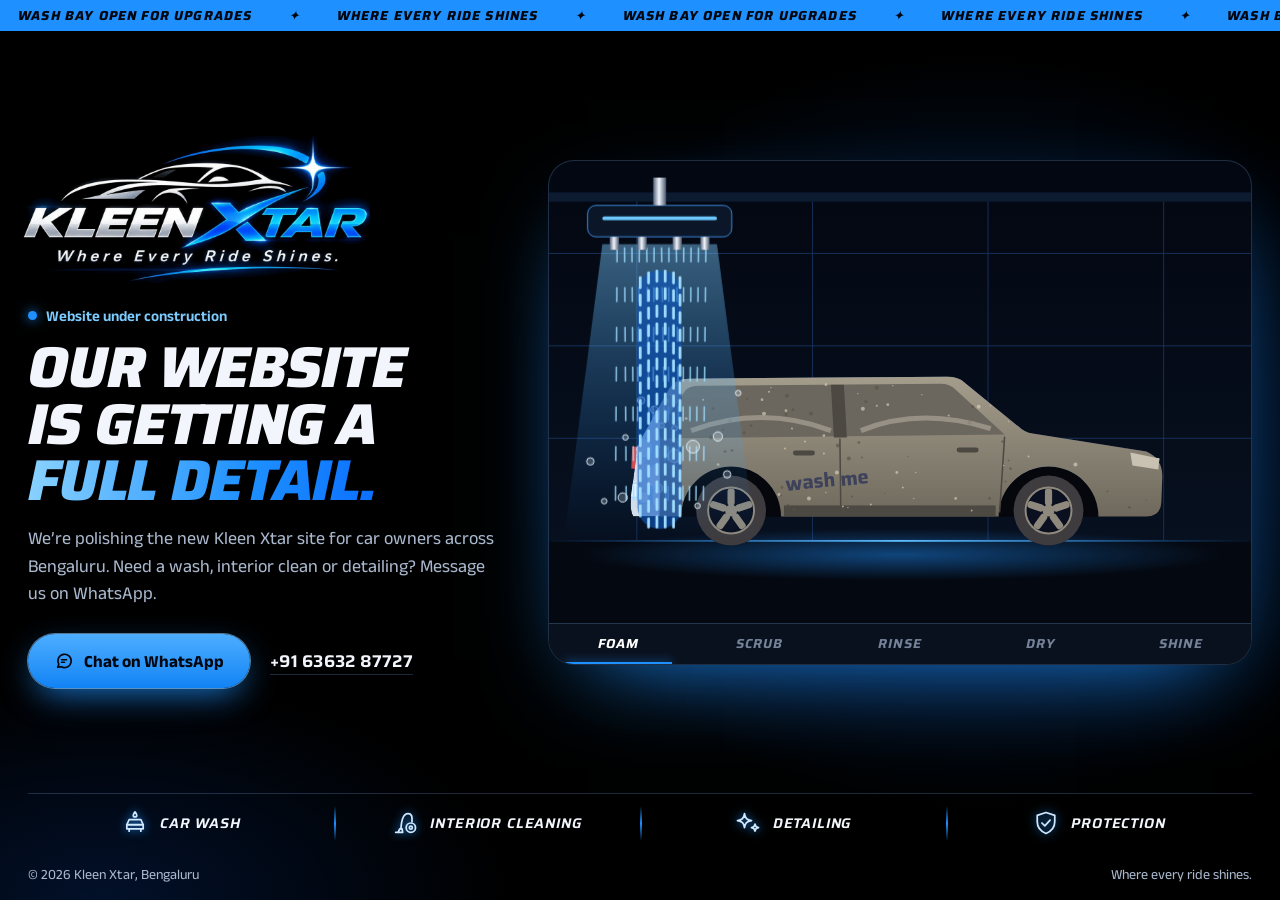
==== commit 3cc13bd6: "Add Google Tag Manager (GTM-TTV4CJBT) to homepage Co-Authored-By: Claude Opus 5.5 <noreply@anthropic" ====
--- a/index.html
+++ b/index.html
@@ -1,6 +1,13 @@
 <!DOCTYPE html>
 <html lang="en-IN">
 <head>
+<!-- Google Tag Manager -->
+<script>(function(w,d,s,l,i){w[l]=w[l]||[];w[l].push({'gtm.start':
+new Date().getTime(),event:'gtm.js'});var f=d.getElementsByTagName(s)[0],
+j=d.createElement(s),dl=l!='dataLayer'?'&l='+l:'';j.async=true;j.src=
+'https://www.googletagmanager.com/gtm.js?id='+i+dl;f.parentNode.insertBefore(j,f);
+})(window,document,'script','dataLayer','GTM-TTV4CJBT');</script>
+<!-- End Google Tag Manager -->
 <meta charset="utf-8">
 <meta name="viewport" content="width=device-width, initial-scale=1, viewport-fit=cover">
 <title>Kleen Xtar | Website under construction</title>
@@ -53,6 +60,10 @@
 </style>
 </head>
 <body>
+<!-- Google Tag Manager (noscript) -->
+<noscript><iframe src="https://www.googletagmanager.com/ns.html?id=GTM-TTV4CJBT"
+height="0" width="0" style="display:none;visibility:hidden"></iframe></noscript>
+<!-- End Google Tag Manager (noscript) -->
 <div class="tape" aria-hidden="true"><div><span>Wash bay open for upgrades</span><span>✦</span><span>Where every ride shines</span><span>✦</span><span>Wash bay open for upgrades</span><span>✦</span><span>Where every ride shines</span><span>✦</span><span>Wash bay open for upgrades</span><span>✦</span><span>Where every ride shines</span><span>✦</span><span>Wash bay open for upgrades</span><span>✦</span><span>Where every ride shines</span><span>✦</span><span>Wash bay open for upgrades</span><span>✦</span><span>Where every ride shines</span><span>✦</span><span>Wash bay open for upgrades</span><span>✦</span><span>Where every ride shines</span><span>✦</span><span>Wash bay open for upgrades</span><span>✦</span><span>Where every ride shines</span><span>✦</span><span>Wash bay open for upgrades</span><span>✦</span><span>Where every ride shines</span><span>✦</span></div></div>
 <main class="wrap">
 <section>
